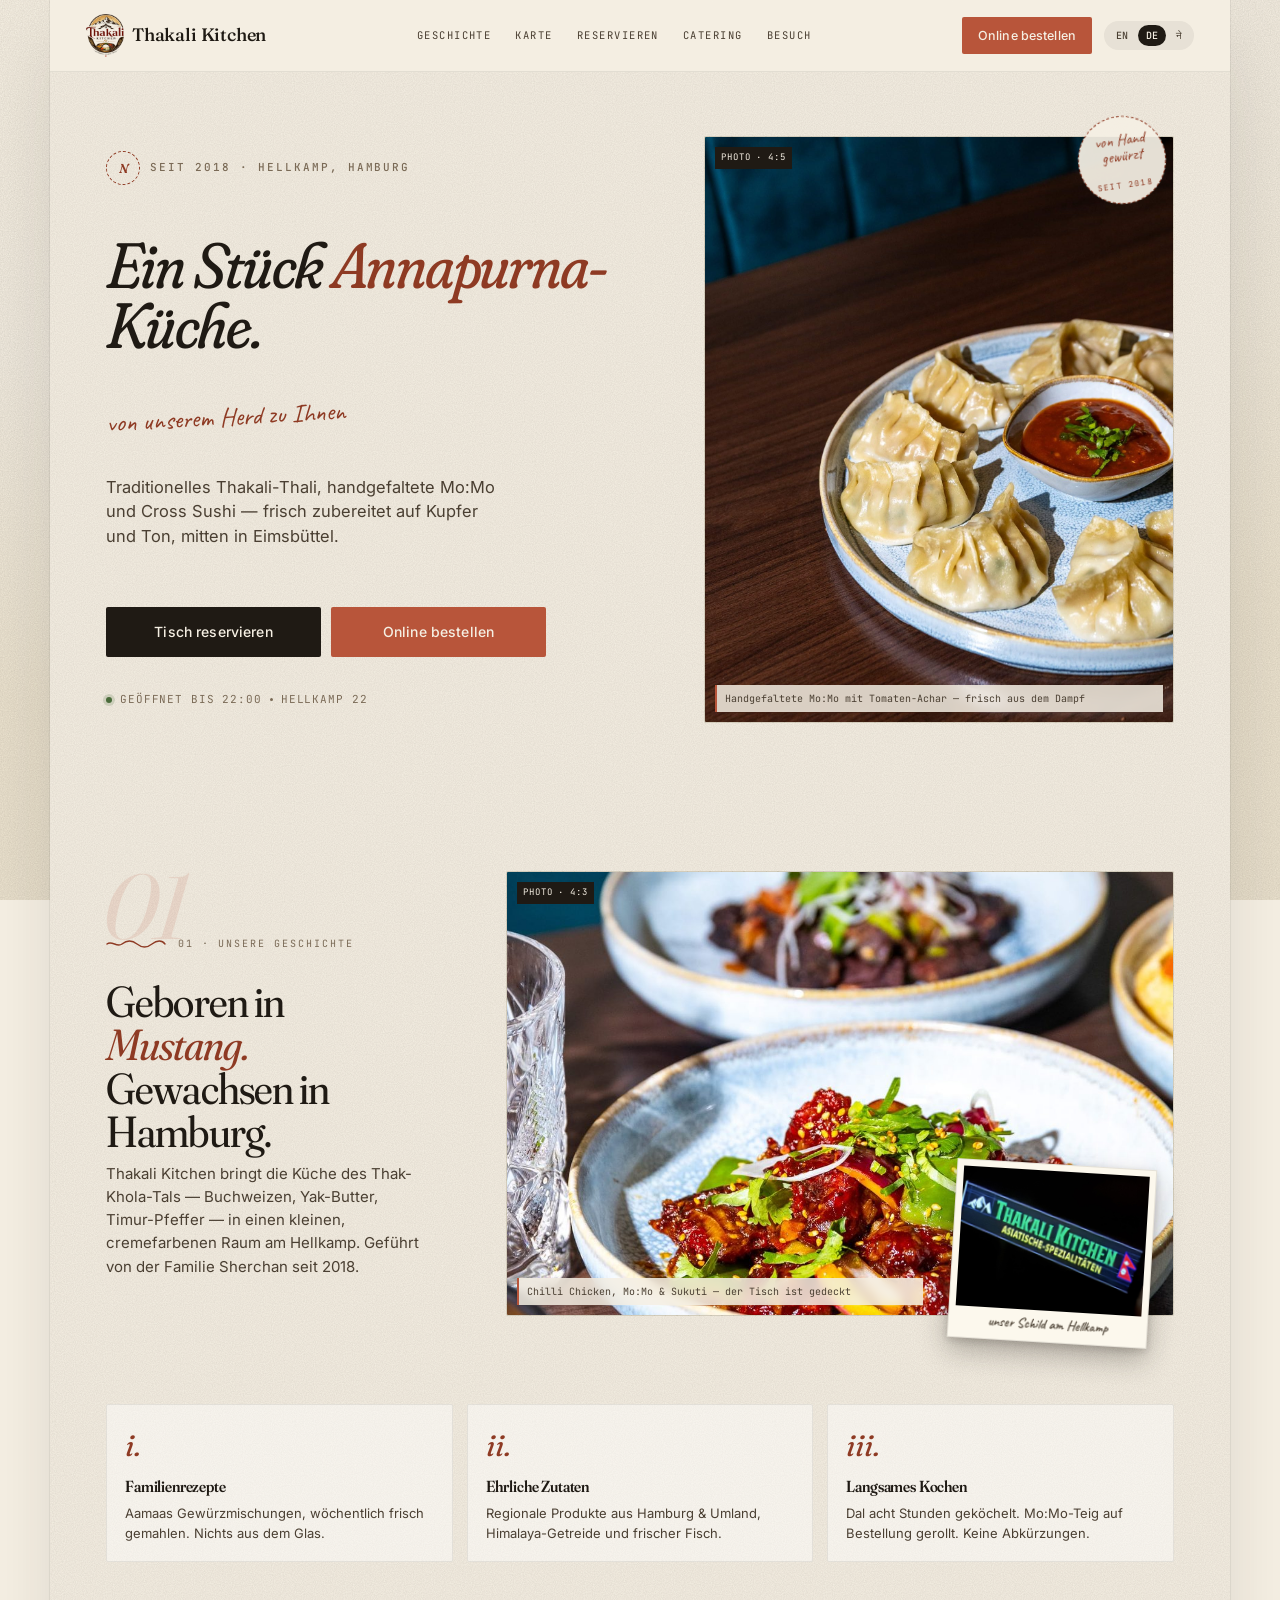
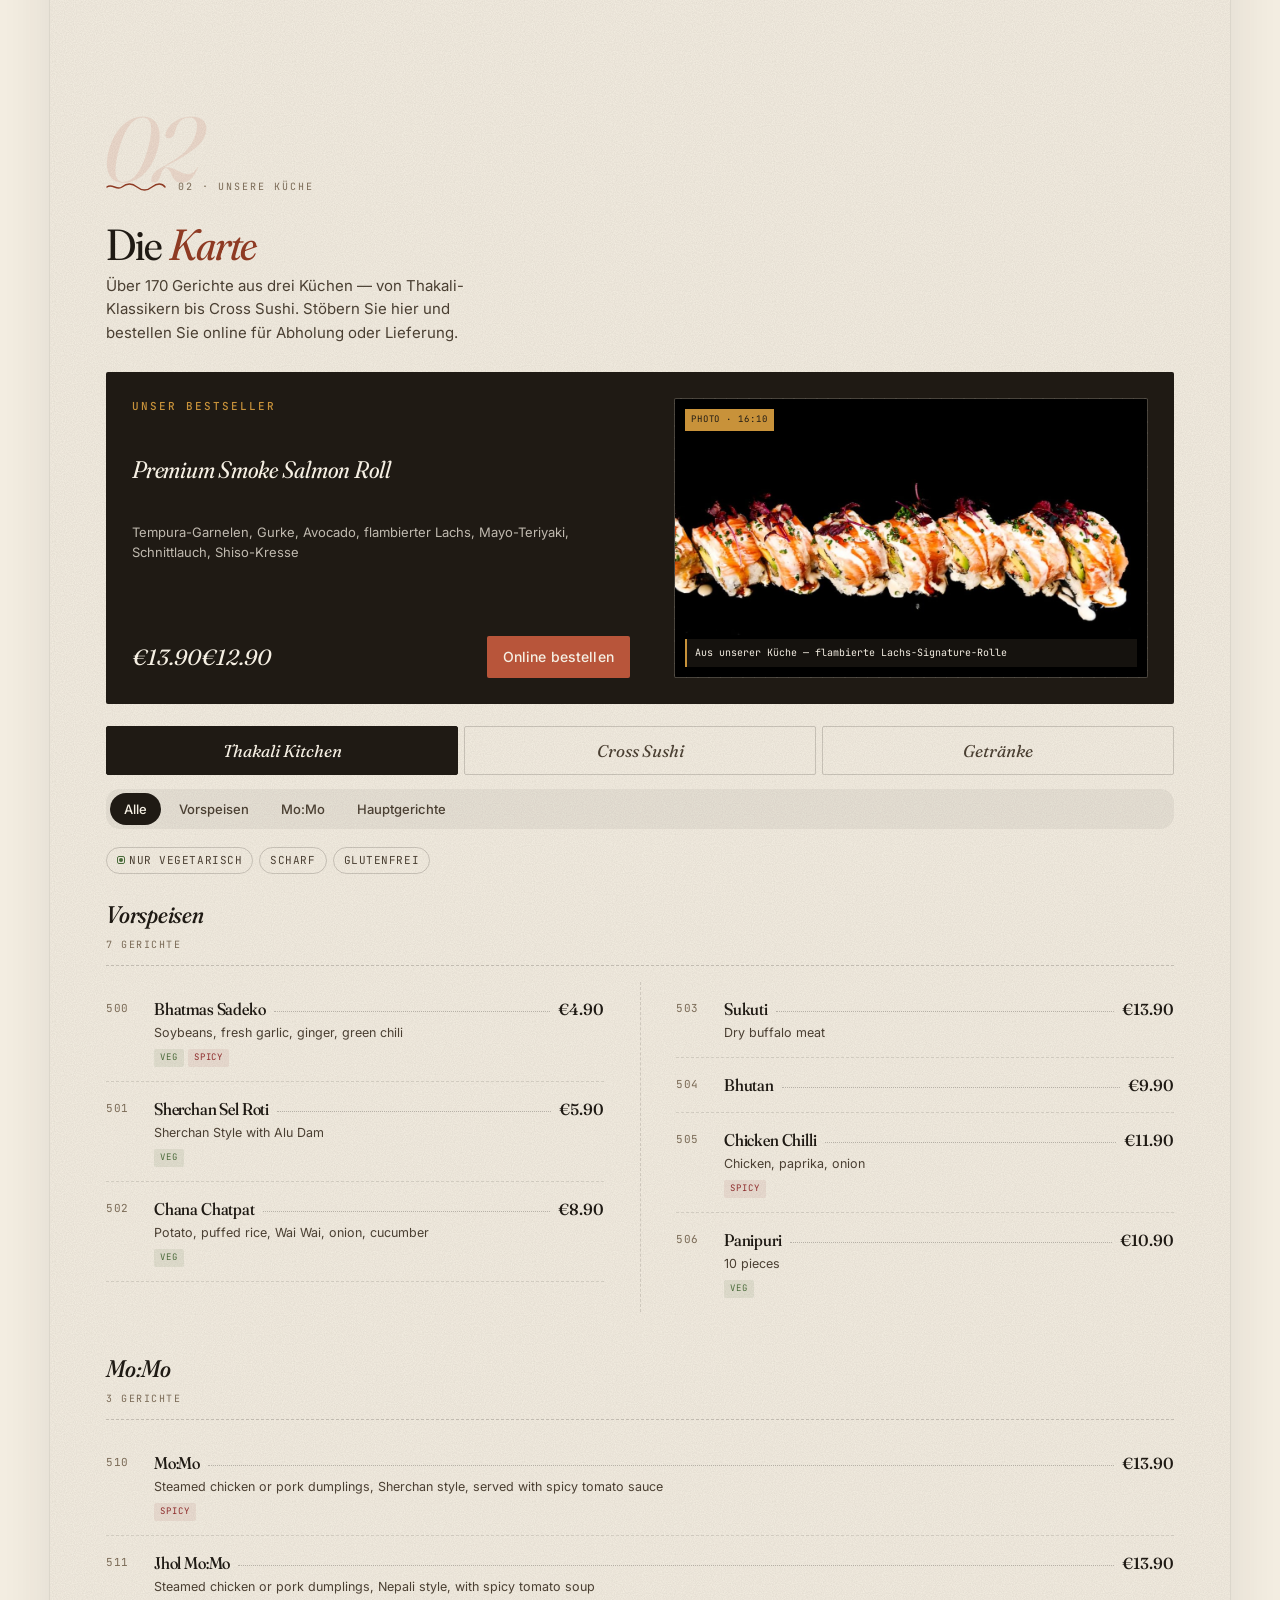
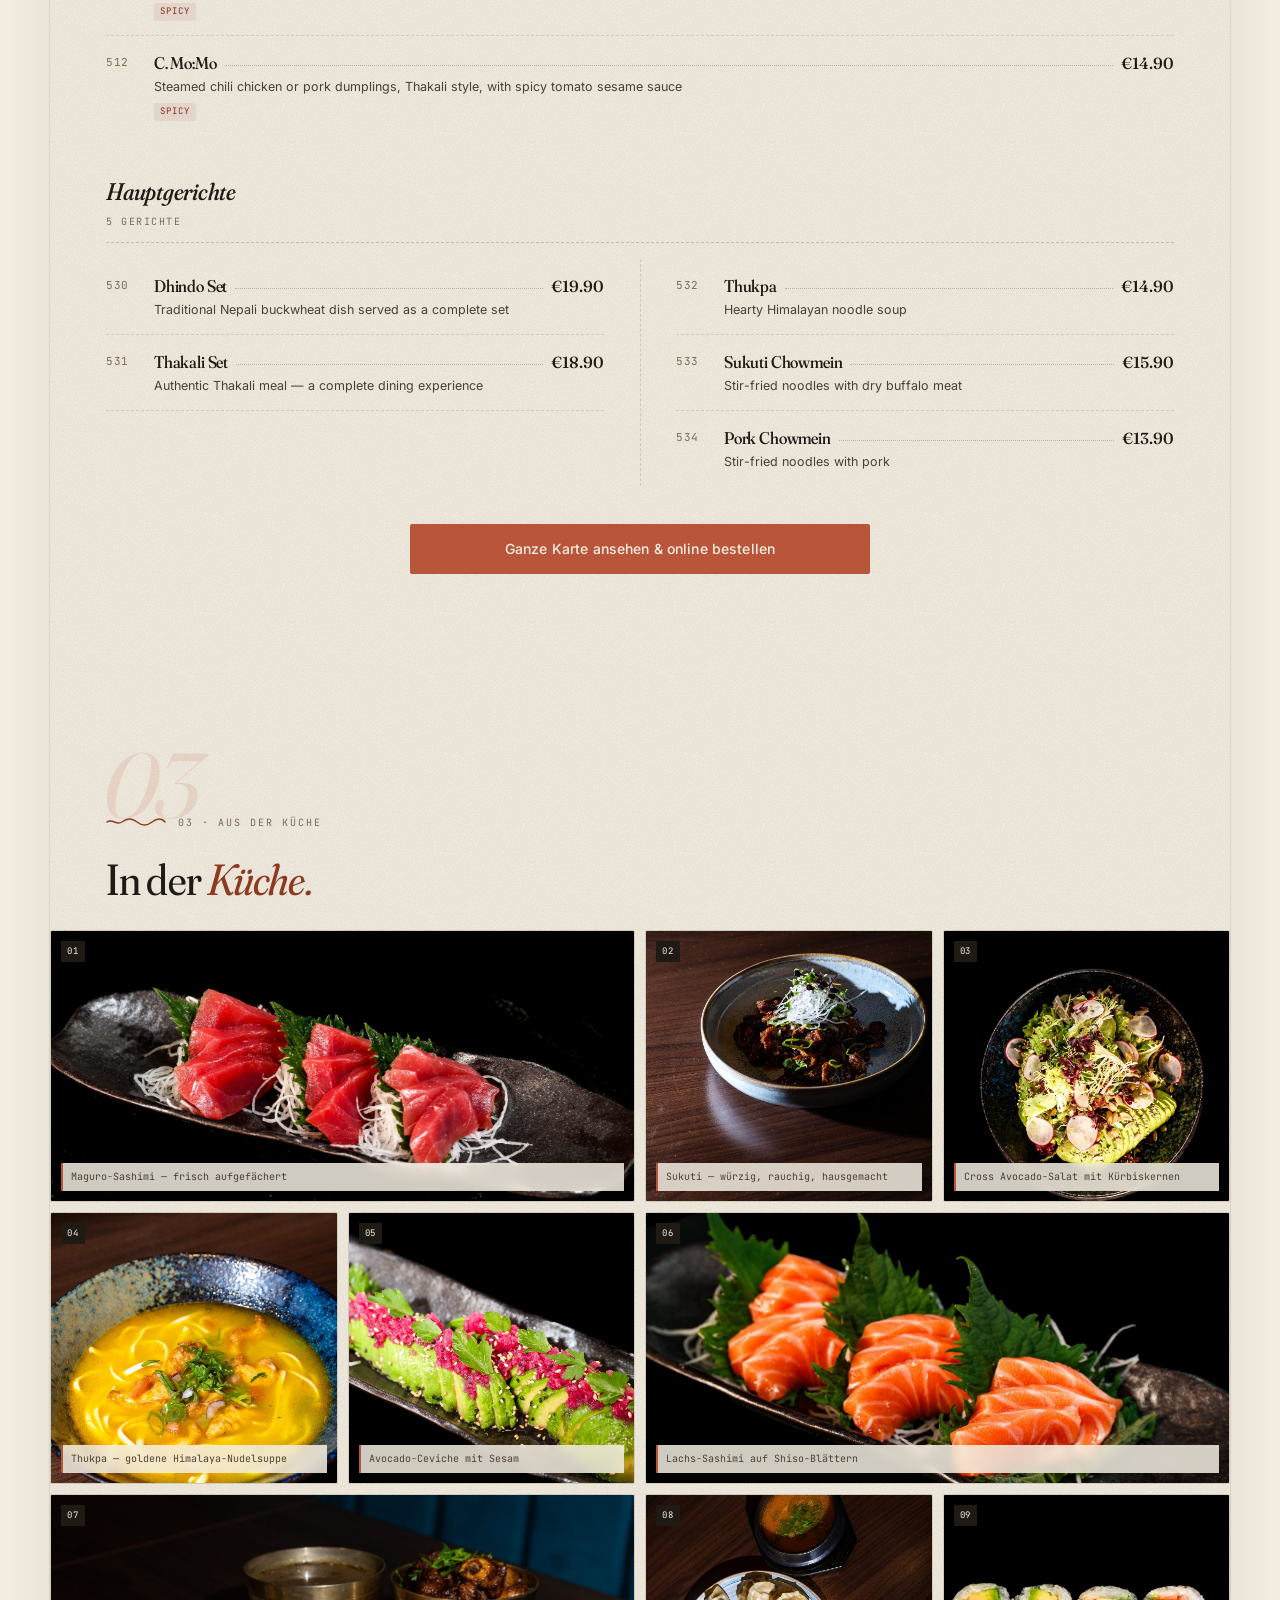
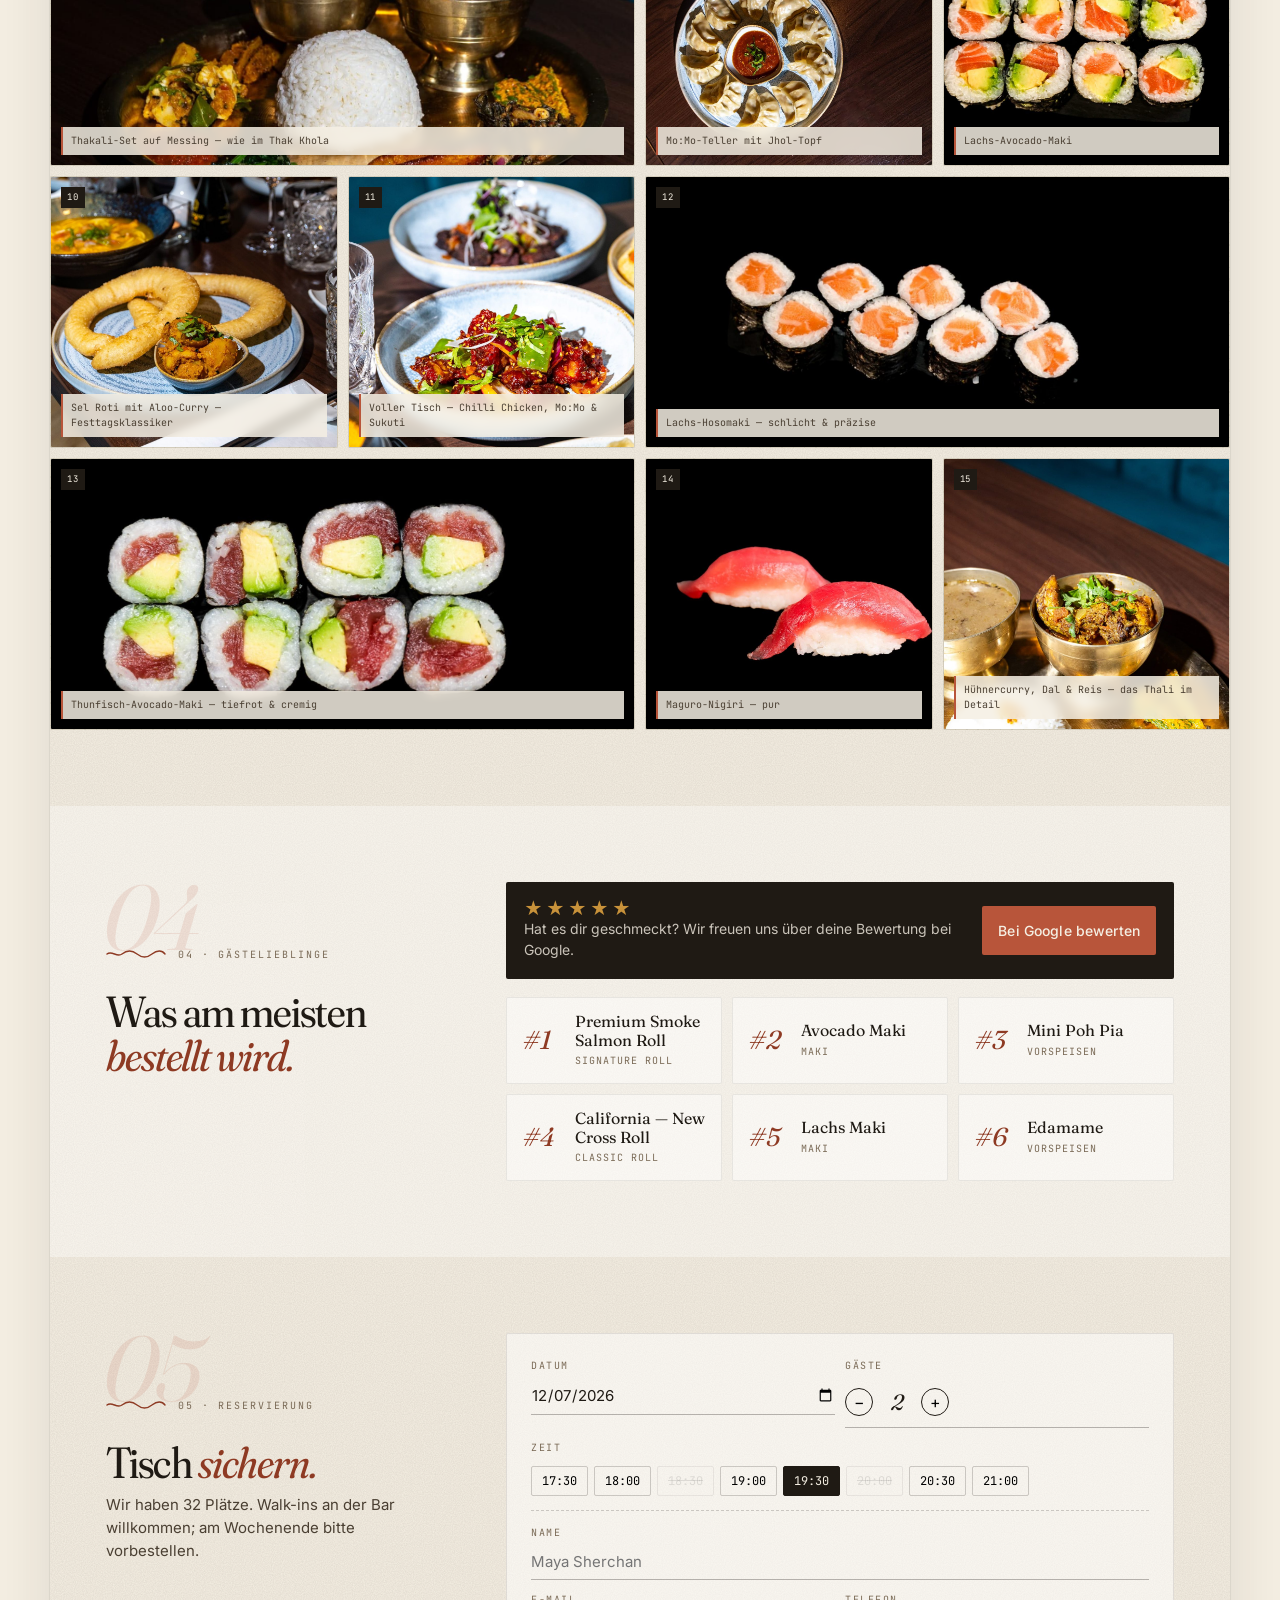
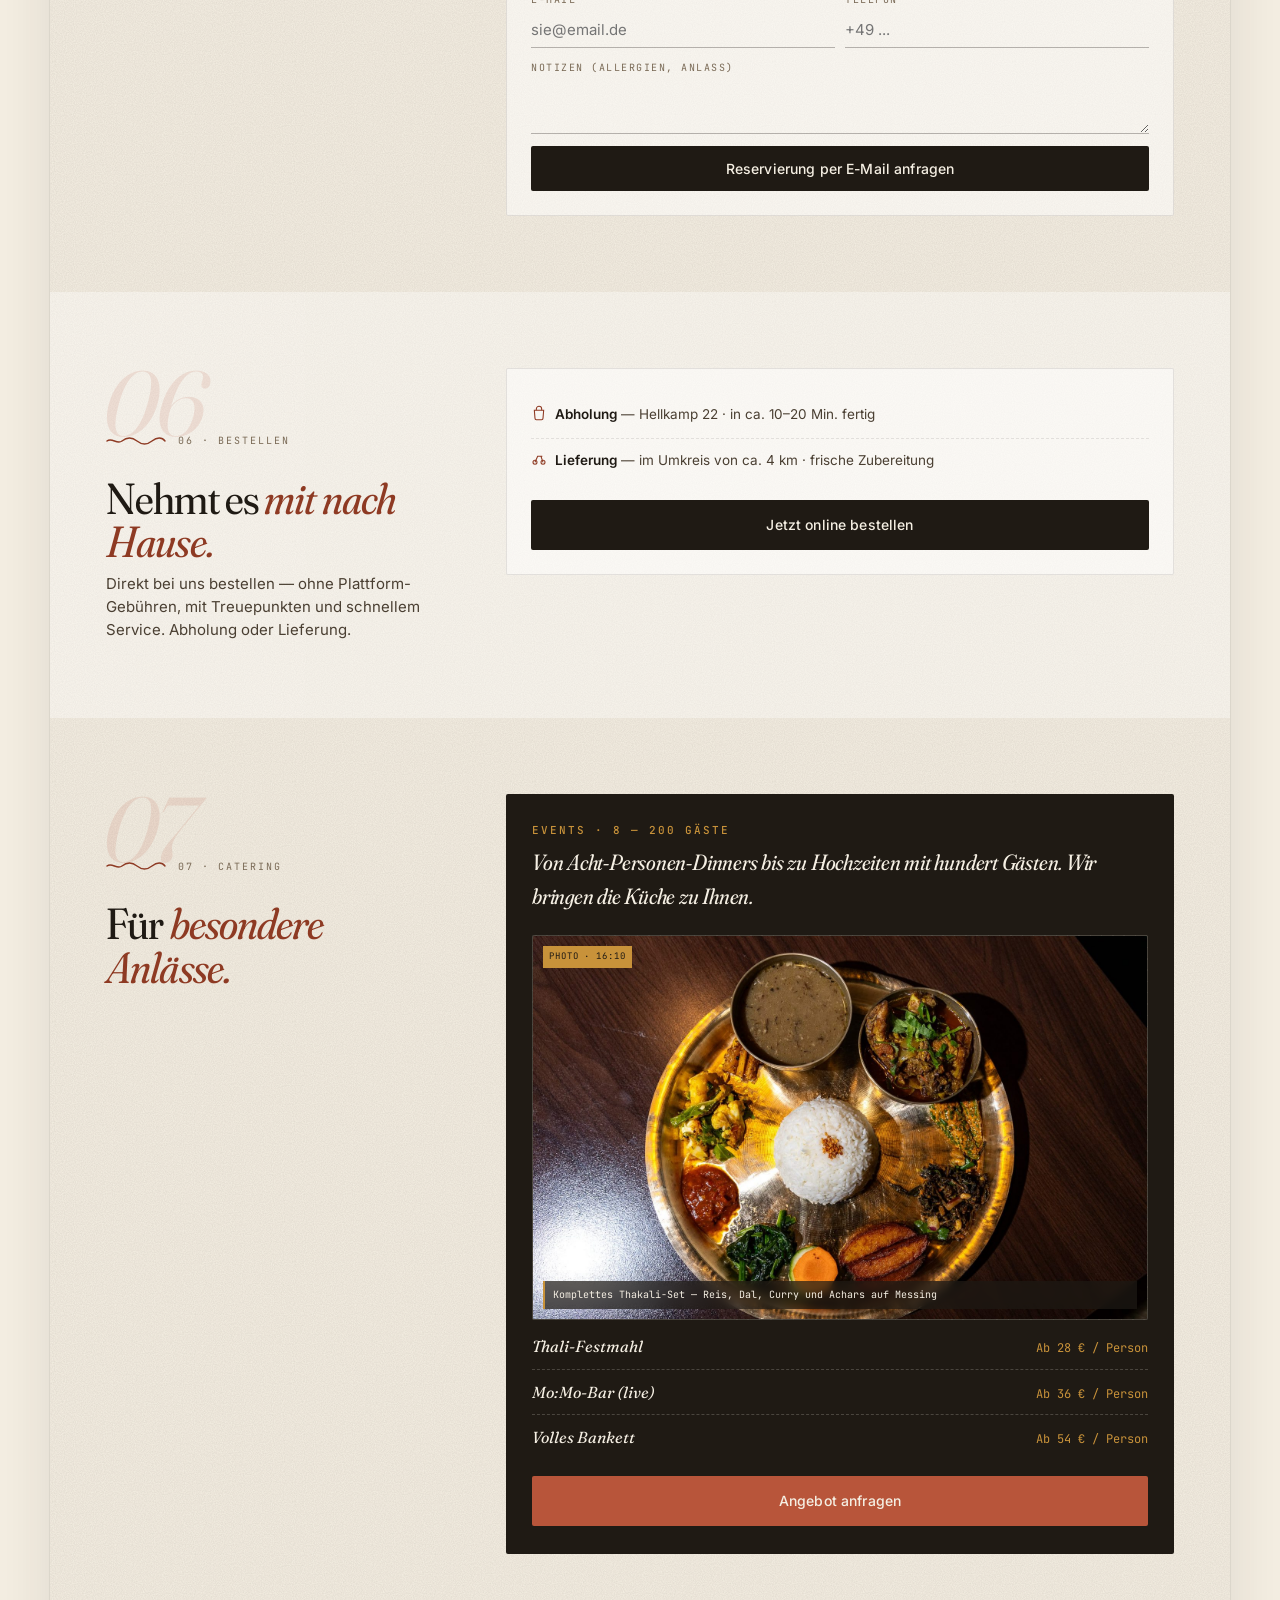
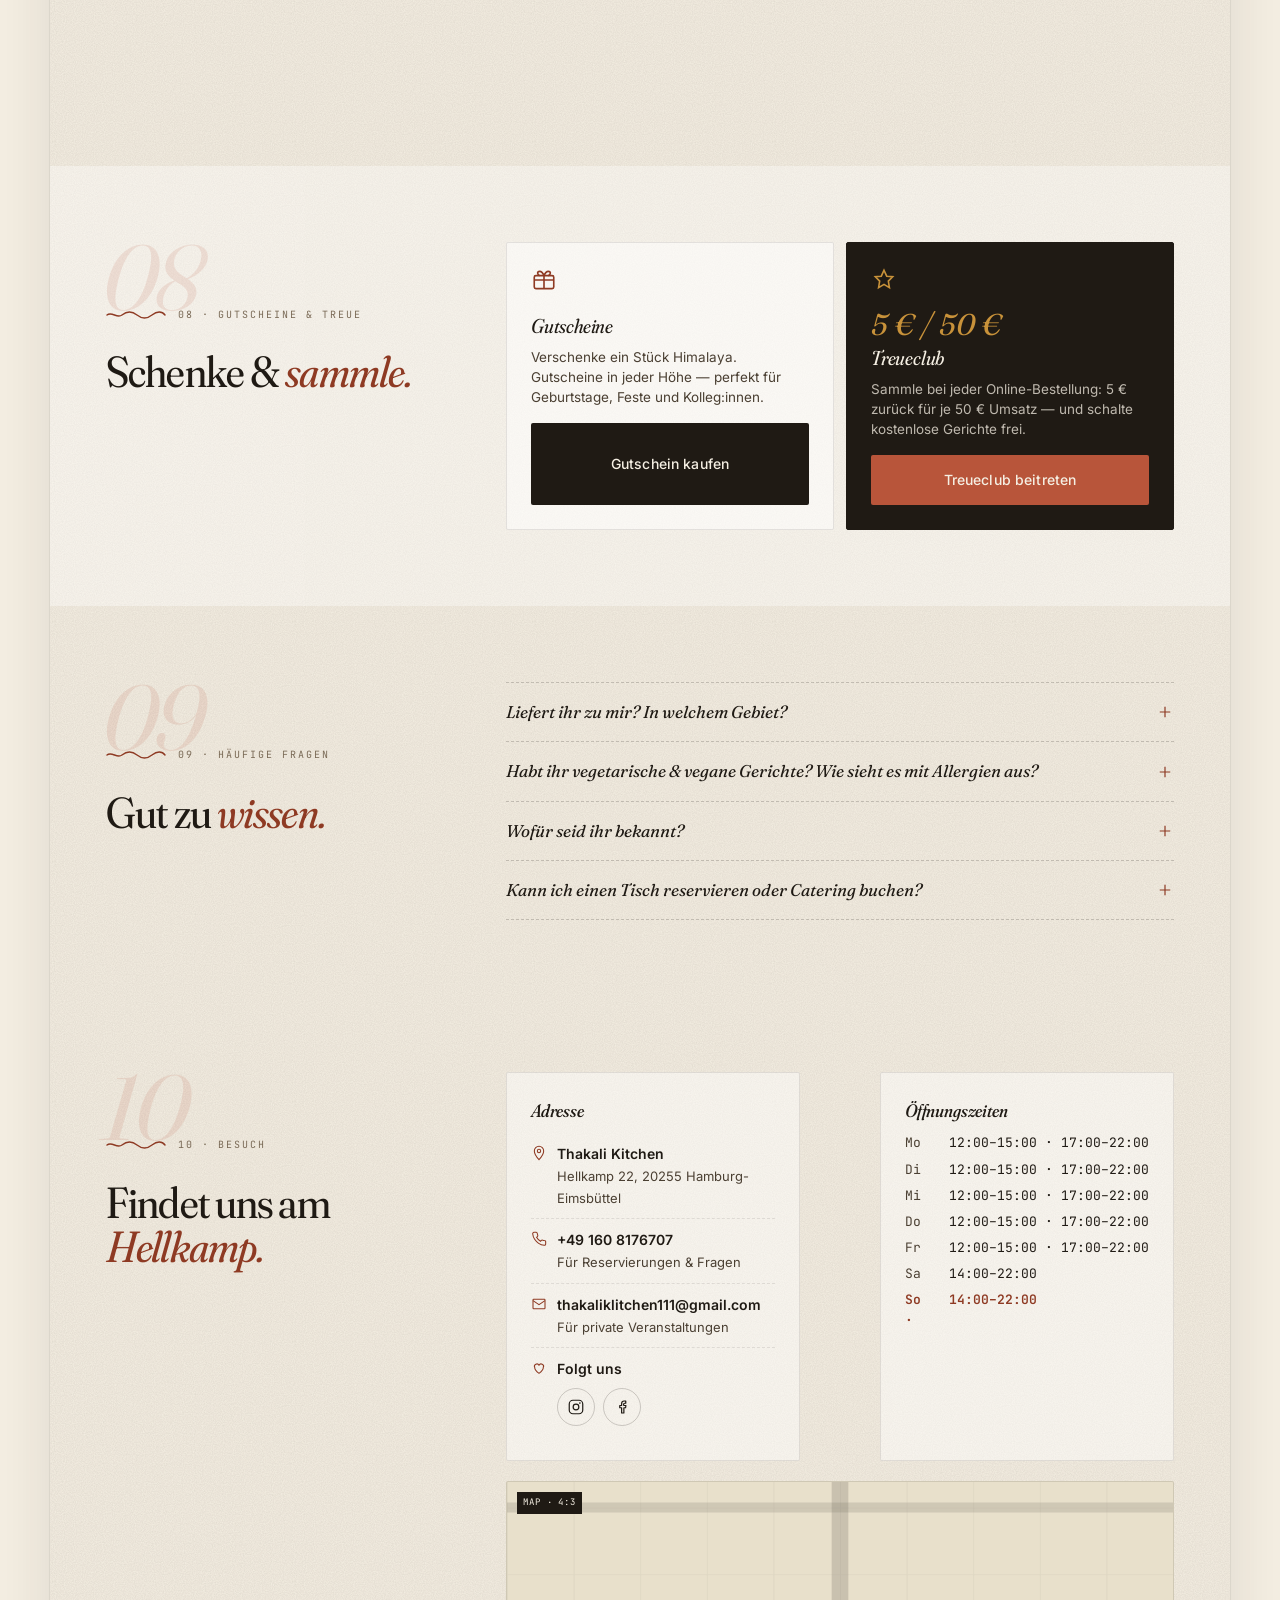
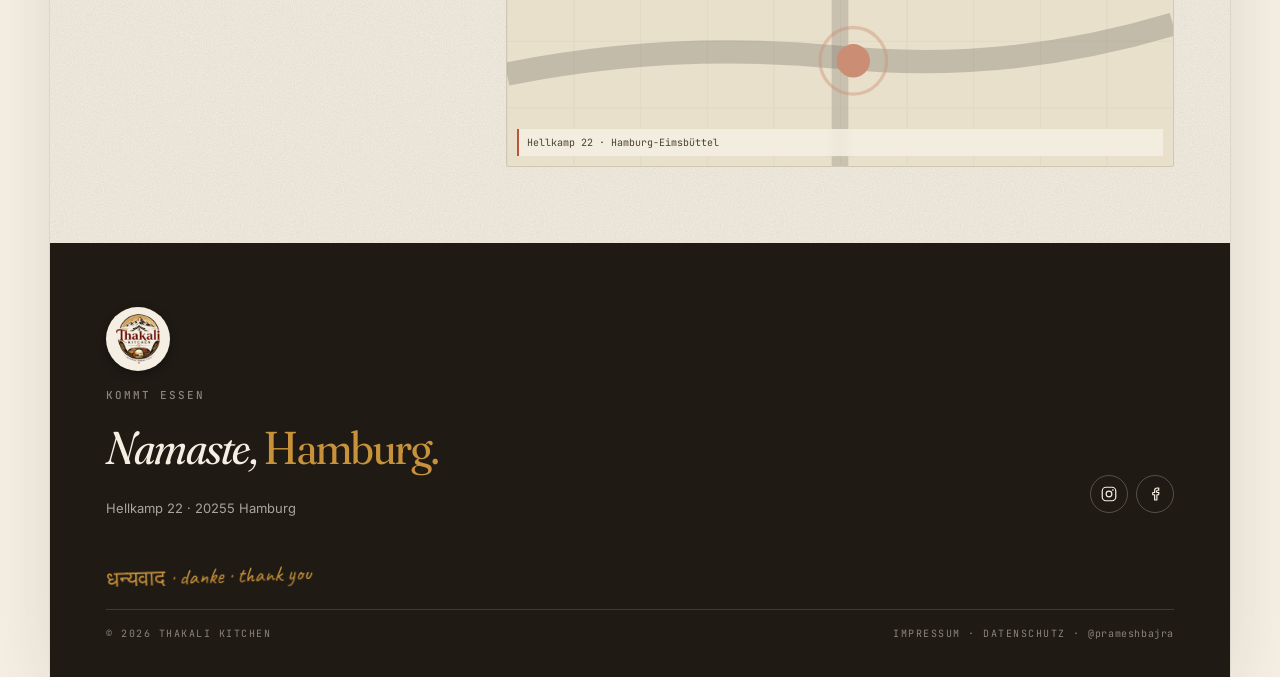
==== index.html @ 0df1f0fe "Credit @prameshbajra in the footer Links to https://prameshbajra.github.io as the last item in the f" ====
<!doctype html>
<html lang="de">
<head>
  <meta charset="utf-8"/>
  <meta name="viewport" content="width=device-width, initial-scale=1, viewport-fit=cover"/>
  <meta name="description" content="Thakali Kitchen — authentische nepalesische Küche & Cross Sushi in Hamburg-Eimsbüttel. Handgefaltete Mo:Mo, Thakali-Thali, Sushi & Thai. Abholung & Lieferung.">
  <meta name="keywords" content="Thakali Kitchen, Cross Sushi, Nepali Restaurant, Mo:Mo, Sushi, Hamburg, Eimsbüttel, Hellkamp, Lieferung">
  <meta property="og:title" content="Thakali Kitchen — Hamburg">
  <meta property="og:description" content="Authentische nepalesische Küche & Cross Sushi in Hamburg-Eimsbüttel.">
  <meta property="og:type" content="restaurant">
  <meta property="og:url" content="https://thakalikitchen.de/">
  <meta property="og:image" content="https://thakalikitchen.de/images/og-image.jpg">
  <meta property="og:image:width" content="1200">
  <meta property="og:image:height" content="628">
  <meta property="og:image:alt" content="Thakali-Set auf Messingthali — Thakali Kitchen Hamburg">
  <meta name="twitter:card" content="summary_large_image">
  <title>Thakali Kitchen — Hamburg</title>
  <link rel="canonical" href="https://thakalikitchen.de/"/>

  <link rel="icon" type="image/png" href="images/logo.png"/>
  <link rel="apple-touch-icon" href="images/logo.png"/>

  <link rel="preconnect" href="https://fonts.googleapis.com"/>
  <link rel="preconnect" href="https://fonts.gstatic.com" crossorigin/>
  <link href="https://fonts.googleapis.com/css2?family=Fraunces:ital,opsz,wght,SOFT@0,9..144,300..700,0..100;1,9..144,300..700,0..100&family=Caveat:wght@500;600;700&family=Inter:wght@400;500;600;700&family=JetBrains+Mono:wght@400;500&family=Tiro+Devanagari+Sanskrit:ital@0;1&display=swap" rel="stylesheet"/>

  <link rel="stylesheet" href="css/style.css?v=3"/>

  <script type="application/ld+json">
  {
    "@context": "https://schema.org",
    "@type": "Restaurant",
    "name": "Thakali Kitchen",
    "image": "https://thakalikitchen.de/images/og-image.jpg",
    "servesCuisine": ["Nepalese", "Sushi", "Thai", "Asian"],
    "priceRange": "€€",
    "address": {
      "@type": "PostalAddress",
      "streetAddress": "Hellkamp 22",
      "postalCode": "20255",
      "addressLocality": "Hamburg",
      "addressCountry": "DE"
    },
    "telephone": "+49 160 8176707",
    "email": "thakaliklitchen111@gmail.com",
    "url": "https://thakalikitchen.de/",
    "acceptsReservations": "True",
    "sameAs": [
      "https://www.instagram.com/crosssushihamburg/",
      "https://www.facebook.com/cross.sushi.hamburg"
    ]
  }
  </script>
</head>
<body>
  <div class="page">

    <!-- ============ TOPBAR ============ -->
    <header class="topbar">
      <button class="icon-btn" id="navToggle" aria-label="Menü öffnen">
        <svg width="20" height="20" viewBox="0 0 24 24" fill="none" stroke="currentColor" stroke-width="1.6">
          <path d="M3 6h18M3 12h18M3 18h12"/>
        </svg>
      </button>
      <a href="#hero" class="topbar-brand">
        <img class="brand-logo" src="images/logo.png" alt="" width="38" height="43"/>
        <span>Thakali Kitchen</span>
      </a>
      <nav class="topbar-nav" aria-label="Hauptnavigation">
        <a href="#about" data-i18n="nav.about">Geschichte</a>
        <a href="#menu" data-i18n="nav.menu">Karte</a>
        <a href="#book" data-i18n="nav.book">Reservieren</a>
        <a href="#catering" data-i18n="nav.catering">Catering</a>
        <a href="#contact" data-i18n="nav.contact">Besuch</a>
      </nav>
      <div class="topbar-actions">
        <a class="btn btn-terra topbar-order" href="https://www.crosssushi-hamburg.de/speisekarte/crosssushi" target="_blank" rel="noopener" data-i18n="cta.order">Online bestellen</a>
        <div class="lang-pill" role="group" aria-label="Sprache wählen">
          <button data-lang="en">EN</button>
          <button data-lang="de" class="active">DE</button>
          <button data-lang="ne">ने</button>
        </div>
      </div>
    </header>

    <!-- ============ STICKY CTAS ============ -->
    <div class="cta-bar">
      <a href="#book" class="btn btn-primary" data-i18n="cta.book">Tisch reservieren</a>
      <a href="https://www.crosssushi-hamburg.de/speisekarte/crosssushi" target="_blank" rel="noopener" class="btn btn-terra" data-i18n="cta.order">Online bestellen</a>
    </div>

    <!-- ============ HERO ============ -->
    <section class="hero" id="hero">
      <div class="spice-stamp" id="spiceStamp">
        <span><span data-i18n="stamp.1">von Hand</span><br/><span data-i18n="stamp.2">gewürzt</span></span>
        <span class="small" data-i18n="stamp.small">seit 2018</span>
      </div>

      <div class="hero-eyebrow-row">
        <div class="stamp">N</div>
        <div class="eyebrow" data-i18n="hero.eyebrow">SEIT 2018 · HELLKAMP, HAMBURG</div>
      </div>

      <h1>
        <span data-i18n="hero.title.1">Ein Stück</span>
        <span class="accent" data-i18n="hero.title.accent">Annapurna-</span>
        <span data-i18n="hero.title.2">Küche.</span>
      </h1>

      <div class="hero-hand" data-i18n="hero.hand">von unserem Herd zu Ihnen</div>

      <p class="hero-sub" data-i18n="hero.sub">Traditionelles Thakali-Thali, handgefaltete Mo:Mo und Cross Sushi — frisch zubereitet auf Kupfer und Ton, mitten in Eimsbüttel.</p>

      <div class="hero-ctas">
        <a href="#book" class="btn btn-primary" data-i18n="cta.book">Tisch reservieren</a>
        <a href="https://www.crosssushi-hamburg.de/speisekarte/crosssushi" target="_blank" rel="noopener" class="btn btn-terra" data-i18n="cta.order">Online bestellen</a>
      </div>

      <div class="hero-img imgph">
        <img src="images/hero-momo.jpg" alt="Handgefaltete Mo:Mo mit Tomaten-Achar" loading="eager"/>
        <span class="imgph-tag">PHOTO · 4:5</span>
        <span class="imgph-cap" data-i18n="hero.imgcap">Handgefaltete Mo:Mo mit Tomaten-Achar — frisch aus dem Dampf</span>
      </div>

      <div class="hero-meta">
        <span class="live-dot"></span>
        <span data-i18n="hero.open">Geöffnet bis 22:00</span>
        <span class="dot"></span>
        <span>HELLKAMP 22</span>
      </div>
    </section>

    <!-- ============ STORY ============ -->
    <section class="block" id="about">
      <div class="section-head">
        <div class="divider">
          <svg width="60" height="10" viewBox="0 0 60 10" fill="none" stroke="currentColor" stroke-width="1.4" stroke-linecap="round"><path d="M1 5 C 6 1, 11 9, 16 5 S 26 1, 31 5 S 41 9, 46 5 S 56 1, 59 5"/></svg>
          <span class="label" data-i18n="story.eyebrow">01 · UNSERE GESCHICHTE</span>
        </div>
        <h2>
          <span data-i18n="story.title.1">Geboren in</span>
          <span class="it" data-i18n="story.title.accent">Mustang.</span>
          <span data-i18n="story.title.2">Gewachsen in Hamburg.</span>
        </h2>
        <p data-i18n="story.p">Thakali Kitchen bringt die Küche des Thak-Khola-Tals — Buchweizen, Yak-Butter, Timur-Pfeffer — in einen kleinen, cremefarbenen Raum am Hellkamp. Geführt von der Familie Sherchan seit 2018.</p>
      </div>

      <div class="story-photos">
        <div class="imgph story-main">
          <img src="images/gallery-11-table-spread.jpg" alt="Gedeckter Tisch mit Chilli Chicken, Mo:Mo und Sukuti" loading="lazy"/>
          <span class="imgph-tag">PHOTO · 4:3</span>
          <span class="imgph-cap" data-i18n="story.imgcap">Chilli Chicken, Mo:Mo & Sukuti — der Tisch ist gedeckt</span>
        </div>
        <figure class="polaroid">
          <img src="images/storefront-night.jpg" alt="Leuchtreklame von Thakali Kitchen bei Nacht" loading="lazy"/>
          <figcaption data-i18n="story.polaroid">unser Schild am Hellkamp</figcaption>
        </figure>
      </div>

      <div class="story-row">
        <div class="story-card">
          <span class="num">i.</span>
          <h4 data-i18n="story.c1.title">Familienrezepte</h4>
          <p data-i18n="story.c1.p">Aamaas Gewürzmischungen, wöchentlich frisch gemahlen. Nichts aus dem Glas.</p>
        </div>
        <div class="story-card">
          <span class="num">ii.</span>
          <h4 data-i18n="story.c2.title">Ehrliche Zutaten</h4>
          <p data-i18n="story.c2.p">Regionale Produkte aus Hamburg & Umland, Himalaya-Getreide und frischer Fisch.</p>
        </div>
        <div class="story-card">
          <span class="num">iii.</span>
          <h4 data-i18n="story.c3.title">Langsames Kochen</h4>
          <p data-i18n="story.c3.p">Dal acht Stunden geköchelt. Mo:Mo-Teig auf Bestellung gerollt. Keine Abkürzungen.</p>
        </div>
      </div>
    </section>

    <!-- ============ MENU ============ -->
    <section class="block" id="menu">
      <div class="section-head">
        <div class="divider">
          <svg width="60" height="10" viewBox="0 0 60 10" fill="none" stroke="currentColor" stroke-width="1.4" stroke-linecap="round"><path d="M1 5 C 6 1, 11 9, 16 5 S 26 1, 31 5 S 41 9, 46 5 S 56 1, 59 5"/></svg>
          <span class="label" data-i18n="menu.eyebrow">02 · UNSERE KÜCHE</span>
        </div>
        <h2>
          <span data-i18n="menu.title.1">Die</span>
          <span class="it" data-i18n="menu.title.accent">Karte</span>
        </h2>
        <p data-i18n="menu.sub">Über 170 Gerichte aus drei Küchen — von Thakali-Klassikern bis Cross Sushi. Stöbern Sie hier und bestellen Sie online für Abholung oder Lieferung.</p>
      </div>

      <div class="signature-card" id="signatureCard"></div>

      <div class="menu-group-tabs" id="menuGroupTabs"></div>

      <div class="menu-tabs" id="menuTabs"></div>

      <div class="menu-filter-row">
        <button class="chip veg" id="vegChip" type="button">
          <span class="veg-dot"></span>
          <span data-i18n="menu.chip.veg">Nur vegetarisch</span>
        </button>
        <span class="chip" data-i18n="menu.chip.spicy">Scharf</span>
        <span class="chip" data-i18n="menu.chip.glutenfree">Glutenfrei</span>
      </div>

      <div class="menu-list" id="menuList"></div>

      <a class="btn btn-terra menu-order-cta" href="https://www.crosssushi-hamburg.de/speisekarte/crosssushi" target="_blank" rel="noopener" style="width:100%" data-i18n="menu.order">Ganze Karte ansehen & online bestellen</a>
    </section>

    <!-- ============ GALLERY ============ -->
    <section class="block" id="gallery">
      <div class="section-head">
        <div class="divider">
          <svg width="60" height="10" viewBox="0 0 60 10" fill="none" stroke="currentColor" stroke-width="1.4" stroke-linecap="round"><path d="M1 5 C 6 1, 11 9, 16 5 S 26 1, 31 5 S 41 9, 46 5 S 56 1, 59 5"/></svg>
          <span class="label" data-i18n="gallery.eyebrow">03 · DER RAUM</span>
        </div>
        <h2>
          <span data-i18n="gallery.title.1">In der</span>
          <span class="it" data-i18n="gallery.title.accent">Küche.</span>
        </h2>
      </div>
      <div class="gallery-grid">
        <div class="imgph"><img src="images/gallery-1-maguro-sashimi.jpg" alt="Maguro-Sashimi, aufgefächert auf dunkler Steingutplatte" loading="lazy"/><span class="imgph-tag">01</span><span class="imgph-cap" data-i18n="gallery.cap.1">Maguro-Sashimi — frisch aufgefächert</span></div>
        <div class="imgph"><img src="images/gallery-2-sukuti.jpg" alt="Sukuti mit Rettich und Microgreens" loading="lazy"/><span class="imgph-tag">02</span><span class="imgph-cap" data-i18n="gallery.cap.2">Sukuti — würzig, rauchig, hausgemacht</span></div>
        <div class="imgph"><img src="images/gallery-3-avocado-salat.jpg" alt="Cross Avocado-Salat mit Kürbiskernen" loading="lazy"/><span class="imgph-tag">03</span><span class="imgph-cap" data-i18n="gallery.cap.3">Cross Avocado-Salat mit Kürbiskernen</span></div>
        <div class="imgph"><img src="images/gallery-4-thukpa.jpg" alt="Thukpa — Himalaya-Nudelsuppe mit goldener Brühe" loading="lazy"/><span class="imgph-tag">04</span><span class="imgph-cap" data-i18n="gallery.cap.4">Thukpa — goldene Himalaya-Nudelsuppe</span></div>
        <div class="imgph"><img src="images/gallery-5-avocado-ceviche.jpg" alt="Avocado-Ceviche mit Sesam und Ponzu" loading="lazy"/><span class="imgph-tag">05</span><span class="imgph-cap" data-i18n="gallery.cap.5">Avocado-Ceviche mit Sesam</span></div>
        <div class="imgph"><img src="images/gallery-6-lachs-sashimi.jpg" alt="Lachs-Sashimi auf Shiso-Blättern" loading="lazy"/><span class="imgph-tag">06</span><span class="imgph-cap" data-i18n="gallery.cap.6">Lachs-Sashimi auf Shiso-Blättern</span></div>
        <div class="imgph"><img src="images/gallery-7-thakali-set.jpg" alt="Thakali-Set auf Messingthali" loading="lazy"/><span class="imgph-tag">07</span><span class="imgph-cap" data-i18n="gallery.cap.7">Thakali-Set auf Messing — wie im Thak Khola</span></div>
        <div class="imgph"><img src="images/gallery-8-momo-jhol.jpg" alt="Mo:Mo-Teller mit Jhol im Steintopf" loading="lazy"/><span class="imgph-tag">08</span><span class="imgph-cap" data-i18n="gallery.cap.8">Mo:Mo-Teller mit Jhol-Topf</span></div>
        <div class="imgph"><img src="images/gallery-9-lachs-avocado-maki.jpg" alt="Lachs-Avocado-Maki" loading="lazy"/><span class="imgph-tag">09</span><span class="imgph-cap" data-i18n="gallery.cap.9">Lachs-Avocado-Maki</span></div>
        <div class="imgph"><img src="images/gallery-10-sel-roti.jpg" alt="Sel Roti — frittierte Reisringe mit Aloo-Curry" loading="lazy"/><span class="imgph-tag">10</span><span class="imgph-cap" data-i18n="gallery.cap.10">Sel Roti mit Aloo-Curry — Festtagsklassiker</span></div>
        <div class="imgph"><img src="images/gallery-11-table-spread.jpg" alt="Gedeckter Tisch mit Chilli Chicken, Mo:Mo und Sukuti" loading="lazy"/><span class="imgph-tag">11</span><span class="imgph-cap" data-i18n="gallery.cap.11">Voller Tisch — Chilli Chicken, Mo:Mo & Sukuti</span></div>
        <div class="imgph"><img src="images/gallery-12-lachs-hosomaki.jpg" alt="Lachs-Hosomaki in versetzter Reihe auf schwarzem Grund" loading="lazy"/><span class="imgph-tag">12</span><span class="imgph-cap" data-i18n="gallery.cap.12">Lachs-Hosomaki — schlicht & präzise</span></div>
        <div class="imgph"><img src="images/gallery-13-thunfisch-avocado-maki.jpg" alt="Thunfisch-Avocado-Maki auf schwarzem Grund" loading="lazy"/><span class="imgph-tag">13</span><span class="imgph-cap" data-i18n="gallery.cap.13">Thunfisch-Avocado-Maki — tiefrot & cremig</span></div>
        <div class="imgph"><img src="images/gallery-14-maguro-nigiri.jpg" alt="Zwei Maguro-Nigiri, minimalistisch angerichtet" loading="lazy"/><span class="imgph-tag">14</span><span class="imgph-cap" data-i18n="gallery.cap.14">Maguro-Nigiri — pur</span></div>
        <div class="imgph"><img src="images/gallery-15-thali-detail.jpg" alt="Nahaufnahme: Hühnercurry, Dal und Reis auf Messingthali" loading="lazy"/><span class="imgph-tag">15</span><span class="imgph-cap" data-i18n="gallery.cap.15">Hühnercurry, Dal & Reis — das Thali im Detail</span></div>
      </div>
    </section>

    <!-- ============ REVIEWS / FAVOURITES ============ -->
    <section class="block" id="reviews">
      <div class="section-head">
        <div class="divider">
          <svg width="60" height="10" viewBox="0 0 60 10" fill="none" stroke="currentColor" stroke-width="1.4" stroke-linecap="round"><path d="M1 5 C 6 1, 11 9, 16 5 S 26 1, 31 5 S 41 9, 46 5 S 56 1, 59 5"/></svg>
          <span class="label" data-i18n="reviews.eyebrow">04 · GÄSTELIEBLINGE</span>
        </div>
        <h2>
          <span data-i18n="reviews.title.1">Was am meisten</span>
          <span class="it" data-i18n="reviews.title.accent">bestellt wird.</span>
        </h2>
      </div>

      <div class="reviews-cta">
        <div class="cta-copy">
          <div class="stars" aria-hidden="true">★★★★★</div>
          <p data-i18n="reviews.cta.p">Hat es dir geschmeckt? Wir freuen uns über deine Bewertung bei Google.</p>
        </div>
        <a class="btn btn-terra" href="https://search.google.com/local/writereview?placeid=ChIJ2bqdufiFsUcR3dSY3Q-ZH6U" target="_blank" rel="noopener" data-i18n="reviews.cta.btn">Bei Google bewerten</a>
      </div>

      <div class="fav-grid" id="favGrid"></div>
      <!-- Echte Gäste-Rezensionen können hier als .review-card ergänzt werden. -->
    </section>

    <!-- ============ RESERVATION ============ -->
    <section class="block" id="book">
      <div class="section-head">
        <div class="divider">
          <svg width="60" height="10" viewBox="0 0 60 10" fill="none" stroke="currentColor" stroke-width="1.4" stroke-linecap="round"><path d="M1 5 C 6 1, 11 9, 16 5 S 26 1, 31 5 S 41 9, 46 5 S 56 1, 59 5"/></svg>
          <span class="label" data-i18n="book.eyebrow">05 · RESERVIERUNG</span>
        </div>
        <h2>
          <span data-i18n="book.title.1">Tisch</span>
          <span class="it" data-i18n="book.title.accent">sichern.</span>
        </h2>
        <p data-i18n="book.sub">Wir haben 32 Plätze. Walk-ins an der Bar willkommen; am Wochenende bitte vorbestellen.</p>
      </div>

      <form class="reservation-card" id="reservationForm">
        <div class="field-row">
          <div class="field">
            <label data-i18n="field.date">DATUM</label>
            <input type="date" name="date" id="resDate"/>
          </div>
          <div class="field">
            <label data-i18n="field.party">GÄSTE</label>
            <div class="party-stepper">
              <button type="button" id="partyMinus" aria-label="Weniger">−</button>
              <span class="num" id="partyNum">2</span>
              <button type="button" id="partyPlus" aria-label="Mehr">+</button>
            </div>
          </div>
        </div>

        <div class="field">
          <label data-i18n="field.time">ZEIT</label>
          <div class="time-pills" id="timePills"></div>
        </div>

        <hr class="dashed-rule"/>

        <div class="field">
          <label data-i18n="field.name">NAME</label>
          <input type="text" name="name" required placeholder="Maya Sherchan"/>
        </div>
        <div class="field-row">
          <div class="field">
            <label data-i18n="field.email">E-MAIL</label>
            <input type="email" name="email" placeholder="sie@email.de"/>
          </div>
          <div class="field">
            <label data-i18n="field.phone">TELEFON</label>
            <input type="tel" name="phone" placeholder="+49 ..."/>
          </div>
        </div>
        <div class="field">
          <label data-i18n="field.notes">NOTIZEN (Allergien, Anlass)</label>
          <textarea rows="2" name="notes"></textarea>
        </div>

        <button type="submit" class="btn btn-primary" style="width:100%" data-i18n="book.btn">Reservierung per E-Mail anfragen</button>
      </form>
    </section>

    <!-- ============ ORDER ============ -->
    <section class="block" id="order" style="background:rgba(255,255,255,0.35)">
      <div class="section-head">
        <div class="divider">
          <svg width="60" height="10" viewBox="0 0 60 10" fill="none" stroke="currentColor" stroke-width="1.4" stroke-linecap="round"><path d="M1 5 C 6 1, 11 9, 16 5 S 26 1, 31 5 S 41 9, 46 5 S 56 1, 59 5"/></svg>
          <span class="label" data-i18n="order.eyebrow">06 · BESTELLEN</span>
        </div>
        <h2>
          <span data-i18n="order.title.1">Nehmt es</span>
          <span class="it" data-i18n="order.title.accent">mit nach Hause.</span>
        </h2>
        <p data-i18n="order.sub">Direkt bei uns bestellen — ohne Plattform-Gebühren, mit Treuepunkten und schnellem Service. Abholung oder Lieferung.</p>
      </div>

      <div class="reservation-card">
        <div class="order-facts">
          <div class="order-fact">
            <span class="ico"><svg width="16" height="16" viewBox="0 0 24 24" fill="none" stroke="currentColor" stroke-width="1.6"><path d="M5 8h14l-1 12a2 2 0 0 1-2 2H8a2 2 0 0 1-2-2L5 8z"/><path d="M8 8V6a4 4 0 0 1 8 0v2"/></svg></span>
            <span><strong data-i18n="order.pickup.title">Abholung</strong> — <span data-i18n="order.pickup.info">Hellkamp 22 · in ca. 10–20 Min. fertig</span></span>
          </div>
          <div class="order-fact">
            <span class="ico"><svg width="16" height="16" viewBox="0 0 24 24" fill="none" stroke="currentColor" stroke-width="1.6"><circle cx="6" cy="17" r="3"/><circle cx="18" cy="17" r="3"/><path d="M6 17l4-9h5l3 9M14 8h3"/></svg></span>
            <span><strong data-i18n="order.delivery.title">Lieferung</strong> — <span data-i18n="order.delivery.info">im Umkreis von ca. 4 km · frische Zubereitung</span></span>
          </div>
        </div>

        <a class="btn btn-primary" href="https://www.crosssushi-hamburg.de/speisekarte/crosssushi" target="_blank" rel="noopener" style="width:100%" data-i18n="order.btn">Jetzt online bestellen</a>
      </div>
    </section>

    <!-- ============ CATERING ============ -->
    <section class="block" id="catering">
      <div class="section-head">
        <div class="divider">
          <svg width="60" height="10" viewBox="0 0 60 10" fill="none" stroke="currentColor" stroke-width="1.4" stroke-linecap="round"><path d="M1 5 C 6 1, 11 9, 16 5 S 26 1, 31 5 S 41 9, 46 5 S 56 1, 59 5"/></svg>
          <span class="label" data-i18n="cater.eyebrow">07 · CATERING</span>
        </div>
        <h2>
          <span data-i18n="cater.title.1">Für</span>
          <span class="it" data-i18n="cater.title.accent">besondere Anlässe.</span>
        </h2>
      </div>
      <div class="catering-card">
        <div class="eyebrow" style="color:var(--mustard)" data-i18n="cater.label">EVENTS · 8 — 200 GÄSTE</div>
        <h3 style="margin-top:6px" data-i18n="cater.p">Von Acht-Personen-Dinners bis zu Hochzeiten mit hundert Gästen. Wir bringen die Küche zu Ihnen.</h3>
        <div style="margin:22px 0 14px">
          <div class="imgph" style="aspect-ratio:16/10; background:repeating-linear-gradient(135deg, rgba(245,239,227,0.06) 0 1px, transparent 1px 8px), rgba(245,239,227,0.05); border-color:rgba(245,239,227,0.15)">
            <img src="images/catering-thakali-set.jpg" alt="Komplettes Thakali-Set auf Messingthali von oben" loading="lazy"/>
            <span class="imgph-tag" style="background:var(--mustard); color:var(--ink)">PHOTO · 16:10</span>
            <span class="imgph-cap" style="background:rgba(31,26,20,0.7); color:var(--paper); border-left-color:var(--mustard)" data-i18n="cater.imgcap">Komplettes Thakali-Set — Reis, Dal, Curry und Achars auf Messing</span>
          </div>
        </div>
        <div class="pkg-list">
          <div class="pkg">
            <span class="pkg-name" data-i18n="cater.pkg1">Thali-Festmahl</span>
            <span class="pkg-price" data-i18n="cater.pkg1.p">Ab 28 € / Person</span>
          </div>
          <div class="pkg">
            <span class="pkg-name" data-i18n="cater.pkg2">Mo:Mo-Bar (live)</span>
            <span class="pkg-price" data-i18n="cater.pkg2.p">Ab 36 € / Person</span>
          </div>
          <div class="pkg">
            <span class="pkg-name" data-i18n="cater.pkg3">Volles Bankett</span>
            <span class="pkg-price" data-i18n="cater.pkg3.p">Ab 54 € / Person</span>
          </div>
        </div>
        <a href="mailto:thakaliklitchen111@gmail.com?subject=Catering-Anfrage%20Thakali%20Kitchen" class="btn btn-terra" id="caterBtn" style="width:100%" data-i18n="cater.btn">Angebot anfragen</a>
      </div>
    </section>

    <!-- ============ GUTSCHEINE & REWARDS ============ -->
    <section class="block" id="offers">
      <div class="section-head">
        <div class="divider">
          <svg width="60" height="10" viewBox="0 0 60 10" fill="none" stroke="currentColor" stroke-width="1.4" stroke-linecap="round"><path d="M1 5 C 6 1, 11 9, 16 5 S 26 1, 31 5 S 41 9, 46 5 S 56 1, 59 5"/></svg>
          <span class="label" data-i18n="offers.eyebrow">08 · GUTSCHEINE & TREUE</span>
        </div>
        <h2>
          <span data-i18n="offers.title.1">Schenken &</span>
          <span class="it" data-i18n="offers.title.accent">gesammelt.</span>
        </h2>
      </div>
      <div class="offer-grid">
        <div class="offer-card">
          <span class="offer-icon"><svg width="26" height="26" viewBox="0 0 24 24" fill="none" stroke="currentColor" stroke-width="1.5"><rect x="3" y="8" width="18" height="12" rx="1.5"/><path d="M3 12h18M12 8v12"/><path d="M12 8s-1.5-4-4-4-2.5 3 0 4M12 8s1.5-4 4-4 2.5 3 0 4"/></svg></span>
          <h3 data-i18n="offers.gift.title">Gutscheine</h3>
          <p data-i18n="offers.gift.p">Verschenke ein Stück Himalaya. Gutscheine in jeder Höhe — perfekt für Geburtstage, Feste und Kolleg:innen.</p>
          <a class="btn btn-primary" href="https://www.crosssushi-hamburg.de/gutscheine" target="_blank" rel="noopener" data-i18n="offers.gift.btn">Gutschein kaufen</a>
        </div>
        <div class="offer-card dark">
          <span class="offer-icon"><svg width="26" height="26" viewBox="0 0 24 24" fill="none" stroke="currentColor" stroke-width="1.5"><path d="M12 3l2.5 5.5L20 9l-4 4 1 6-5-3-5 3 1-6-4-4 5.5-.5z"/></svg></span>
          <div class="reward-figure">5 € / 50 €</div>
          <h3 data-i18n="offers.reward.title">Treueclub</h3>
          <p data-i18n="offers.reward.p">Sammle bei jeder Online-Bestellung: 5 € zurück für je 50 € Umsatz — und schalte kostenlose Gerichte frei.</p>
          <a class="btn btn-terra" href="https://www.crosssushi-hamburg.de/belohnungen" target="_blank" rel="noopener" data-i18n="offers.reward.btn">Treueclub beitreten</a>
        </div>
      </div>
    </section>

    <!-- ============ FAQ ============ -->
    <section class="block" id="faq">
      <div class="section-head">
        <div class="divider">
          <svg width="60" height="10" viewBox="0 0 60 10" fill="none" stroke="currentColor" stroke-width="1.4" stroke-linecap="round"><path d="M1 5 C 6 1, 11 9, 16 5 S 26 1, 31 5 S 41 9, 46 5 S 56 1, 59 5"/></svg>
          <span class="label" data-i18n="faq.eyebrow">09 · HÄUFIGE FRAGEN</span>
        </div>
        <h2>
          <span data-i18n="faq.title.1">Gut zu</span>
          <span class="it" data-i18n="faq.title.accent">wissen.</span>
        </h2>
      </div>

      <div class="faq-list">
        <details class="faq-item">
          <summary>
            <span data-i18n="faq.q1">Liefert ihr zu mir? In welchem Gebiet?</span>
            <svg class="faq-plus" width="18" height="18" viewBox="0 0 24 24" fill="none" stroke="currentColor" stroke-width="1.6"><path d="M12 5v14M5 12h14"/></svg>
          </summary>
          <div class="faq-a" data-i18n="faq.a1">Wir liefern in Eimsbüttel und Umgebung — im Umkreis von rund 4 km um den Hellkamp. Ob deine Adresse dabei ist, siehst du beim Online-Bestellen nach Eingabe der Postleitzahl.</div>
        </details>
        <details class="faq-item">
          <summary>
            <span data-i18n="faq.q2">Habt ihr vegetarische & vegane Gerichte? Wie sieht es mit Allergien aus?</span>
            <svg class="faq-plus" width="18" height="18" viewBox="0 0 24 24" fill="none" stroke="currentColor" stroke-width="1.6"><path d="M12 5v14M5 12h14"/></svg>
          </summary>
          <div class="faq-a" data-i18n="faq.a2">Ja — viele vegetarische und vegane Optionen, vom Veggie-Mo:Mo bis zu Veggie-Sushi-Rollen. Mit dem Filter „Nur vegetarisch“ oben in der Karte findest du sie schnell. Bei Allergien sprich uns bitte an, wir beraten dich gern.</div>
        </details>
        <details class="faq-item">
          <summary>
            <span data-i18n="faq.q3">Wofür seid ihr bekannt?</span>
            <svg class="faq-plus" width="18" height="18" viewBox="0 0 24 24" fill="none" stroke="currentColor" stroke-width="1.6"><path d="M12 5v14M5 12h14"/></svg>
          </summary>
          <div class="faq-a" data-i18n="faq.a3">Für handgefaltete Mo:Mo, das authentische Thakali-Set und unsere Cross-Signature-Sushi-Rollen — allen voran der flambierte „Premium Smoke Salmon Roll“. Dazu Thai-Klassiker wie Ente in Kokosmilch.</div>
        </details>
        <details class="faq-item">
          <summary>
            <span data-i18n="faq.q4">Kann ich einen Tisch reservieren oder Catering buchen?</span>
            <svg class="faq-plus" width="18" height="18" viewBox="0 0 24 24" fill="none" stroke="currentColor" stroke-width="1.6"><path d="M12 5v14M5 12h14"/></svg>
          </summary>
          <div class="faq-a" data-i18n="faq.a4">Beides gern. Reserviere direkt über das Formular oben, oder ruf uns an. Für Catering von 8 bis 200 Gästen schick uns einfach eine kurze Anfrage.</div>
        </details>
      </div>
    </section>

    <!-- ============ CONTACT ============ -->
    <section class="block" id="contact">
      <div class="section-head">
        <div class="divider">
          <svg width="60" height="10" viewBox="0 0 60 10" fill="none" stroke="currentColor" stroke-width="1.4" stroke-linecap="round"><path d="M1 5 C 6 1, 11 9, 16 5 S 26 1, 31 5 S 41 9, 46 5 S 56 1, 59 5"/></svg>
          <span class="label" data-i18n="contact.eyebrow">10 · BESUCH</span>
        </div>
        <h2>
          <span data-i18n="contact.title.1">Findet uns am</span>
          <span class="it" data-i18n="contact.title.accent">Hellkamp.</span>
        </h2>
      </div>

      <div class="contact-card">
        <h4 data-i18n="contact.findus">Adresse</h4>
        <a class="info-row" href="https://maps.google.com/?q=Hellkamp+22+20255+Hamburg" target="_blank" rel="noopener">
          <span class="ico"><svg width="16" height="16" viewBox="0 0 24 24" fill="none" stroke="currentColor" stroke-width="1.6"><path d="M12 22s7-7.5 7-13a7 7 0 1 0-14 0c0 5.5 7 13 7 13z"/><circle cx="12" cy="9" r="2.5"/></svg></span>
          <div><strong>Thakali Kitchen</strong><span data-i18n="contact.addr">Hellkamp 22, 20255 Hamburg-Eimsbüttel</span></div>
        </a>
        <a class="info-row" href="tel:+491608176707">
          <span class="ico"><svg width="16" height="16" viewBox="0 0 24 24" fill="none" stroke="currentColor" stroke-width="1.6"><path d="M22 16.5v3a2 2 0 0 1-2.2 2 19 19 0 0 1-8.3-3 19 19 0 0 1-6-6 19 19 0 0 1-3-8.3A2 2 0 0 1 4.5 2h3a2 2 0 0 1 2 1.7c.1.9.3 1.7.6 2.5a2 2 0 0 1-.5 2.1L8.3 9.5a16 16 0 0 0 6 6l1.2-1.3a2 2 0 0 1 2.1-.5c.8.3 1.6.5 2.5.6a2 2 0 0 1 1.9 2.1z"/></svg></span>
          <div><strong>+49 160 8176707</strong><span data-i18n="contact.phonesub">Für Reservierungen & Fragen</span></div>
        </a>
        <a class="info-row" href="mailto:thakaliklitchen111@gmail.com">
          <span class="ico"><svg width="16" height="16" viewBox="0 0 24 24" fill="none" stroke="currentColor" stroke-width="1.6"><rect x="3" y="5" width="18" height="14" rx="1"/><path d="M3 7l9 6 9-6"/></svg></span>
          <div><strong>thakaliklitchen111@gmail.com</strong><span data-i18n="contact.emailsub">Für private Veranstaltungen</span></div>
        </a>
        <div class="info-row" style="cursor:default">
          <span class="ico"><svg width="16" height="16" viewBox="0 0 24 24" fill="none" stroke="currentColor" stroke-width="1.6" stroke-linecap="round" stroke-linejoin="round"><path d="M12 20s-6.5-4.2-6.5-9A3.5 3.5 0 0 1 12 8a3.5 3.5 0 0 1 6.5 3c0 4.8-6.5 9-6.5 9z"/></svg></span>
          <div>
            <strong data-i18n="contact.social">Folgt uns</strong>
            <div class="social-row" style="margin-top:8px">
              <a class="social-link" href="https://www.instagram.com/crosssushihamburg/" target="_blank" rel="noopener" aria-label="Instagram">
                <svg width="18" height="18" viewBox="0 0 24 24" fill="none" stroke="currentColor" stroke-width="1.6"><rect x="3" y="3" width="18" height="18" rx="5"/><circle cx="12" cy="12" r="3.8"/><circle cx="17.2" cy="6.8" r="1.1" fill="currentColor" stroke="none"/></svg>
              </a>
              <a class="social-link" href="https://www.facebook.com/cross.sushi.hamburg" target="_blank" rel="noopener" aria-label="Facebook">
                <svg width="18" height="18" viewBox="0 0 24 24" fill="none" stroke="currentColor" stroke-width="1.6" stroke-linejoin="round"><path d="M14 8.5c0-1 .6-1.5 1.6-1.5H17V4.2C16.6 4.1 15.7 4 14.9 4 12.9 4 11.5 5.2 11.5 7.5V10H9v3h2.5v7h3v-7h2.3l.4-3h-2.7z"/></svg>
              </a>
            </div>
          </div>
        </div>
      </div>

      <div class="contact-card">
        <h4 data-i18n="contact.hours">Öffnungszeiten</h4>
        <div class="hours-grid" id="hoursGrid"></div>
      </div>

      <div class="map-card imgph">
        <span class="imgph-tag">MAP · 4:3</span>
        <span class="imgph-cap" data-i18n="contact.mapcap">Hellkamp 22 · Hamburg-Eimsbüttel</span>
        <svg width="100%" height="100%" viewBox="0 0 400 300" preserveAspectRatio="xMidYMid slice" style="position:absolute; inset:0; opacity:0.6">
          <defs>
            <pattern id="gridPat" width="40" height="40" patternUnits="userSpaceOnUse">
              <path d="M 40 0 L 0 0 0 40" fill="none" stroke="rgba(31,26,20,0.08)" stroke-width="1"/>
            </pattern>
          </defs>
          <rect width="100%" height="100%" fill="url(#gridPat)"/>
          <path d="M 0 180 Q 100 160, 200 170 T 400 150" stroke="rgba(31,26,20,0.3)" stroke-width="14" fill="none"/>
          <path d="M 200 0 L 200 300" stroke="rgba(31,26,20,0.25)" stroke-width="10" fill="none"/>
          <path d="M 0 80 L 400 80" stroke="rgba(31,26,20,0.2)" stroke-width="6" fill="none"/>
          <circle cx="208" cy="172" r="10" fill="var(--terracotta)"/>
          <circle cx="208" cy="172" r="20" fill="none" stroke="var(--terracotta)" stroke-width="2" opacity="0.4"/>
        </svg>
      </div>
    </section>

    <!-- ============ FOOTER ============ -->
    <footer class="footer">
      <img class="footer-logo" src="images/logo.png" alt="" width="58" height="65" loading="lazy"/>
      <div class="eyebrow" style="color:rgba(245,239,227,0.5)" data-i18n="footer.eyebrow">KOMMT ESSEN</div>
      <h2 style="margin-top:8px">Namaste, <span style="font-style:normal; color:var(--mustard)">Hamburg.</span></h2>
      <p style="margin-top:14px" data-i18n="footer.addr">Hellkamp 22 · 20255 Hamburg</p>
      <div class="footer-hand" style="margin-top:16px">धन्यवाद · danke · thank you</div>

      <div class="social-row" style="margin-top:20px">
        <a class="social-link" href="https://www.instagram.com/crosssushihamburg/" target="_blank" rel="noopener" aria-label="Instagram">
          <svg width="18" height="18" viewBox="0 0 24 24" fill="none" stroke="currentColor" stroke-width="1.6"><rect x="3" y="3" width="18" height="18" rx="5"/><circle cx="12" cy="12" r="3.8"/><circle cx="17.2" cy="6.8" r="1.1" fill="currentColor" stroke="none"/></svg>
        </a>
        <a class="social-link" href="https://www.facebook.com/cross.sushi.hamburg" target="_blank" rel="noopener" aria-label="Facebook">
          <svg width="18" height="18" viewBox="0 0 24 24" fill="none" stroke="currentColor" stroke-width="1.6" stroke-linejoin="round"><path d="M14 8.5c0-1 .6-1.5 1.6-1.5H17V4.2C16.6 4.1 15.7 4 14.9 4 12.9 4 11.5 5.2 11.5 7.5V10H9v3h2.5v7h3v-7h2.3l.4-3h-2.7z"/></svg>
        </a>
      </div>

      <div class="footer-meta">
        <span>© 2026 Thakali Kitchen</span>
        <span>
          <a href="impressum.html">Impressum</a> · <a href="datenschutz.html">Datenschutz</a> · <a class="footer-credit" href="https://prameshbajra.github.io" target="_blank" rel="noopener">@prameshbajra</a>
        </span>
      </div>
    </footer>

  </div>

  <!-- ============ NAV DRAWER ============ -->
  <div class="drawer-scrim nav-scrim" id="navDrawer">
    <div class="cart-sheet">
      <div style="display:flex; justify-content:space-between; align-items:center; margin-bottom:12px">
        <span class="eyebrow" data-i18n="nav.label">NAVIGATION</span>
        <button class="icon-btn" data-close-drawer aria-label="Schließen">
          <svg width="18" height="18" viewBox="0 0 24 24" fill="none" stroke="currentColor" stroke-width="1.6"><path d="M5 5l14 14M19 5L5 19"/></svg>
        </button>
      </div>
      <a class="nav-link" href="#about" data-i18n="nav.about">Geschichte</a>
      <a class="nav-link" href="#menu" data-i18n="nav.menu">Karte</a>
      <a class="nav-link" href="#reviews" data-i18n="nav.reviews">Lieblinge</a>
      <a class="nav-link" href="#book" data-i18n="nav.book">Reservieren</a>
      <a class="nav-link" href="#order" data-i18n="nav.order">Bestellen</a>
      <a class="nav-link" href="#catering" data-i18n="nav.catering">Catering</a>
      <a class="nav-link" href="#offers" data-i18n="nav.offers">Gutscheine</a>
      <a class="nav-link" href="#faq" data-i18n="nav.faq">FAQ</a>
      <a class="nav-link" href="#contact" data-i18n="nav.contact">Besuch</a>
      <div class="nav-social">
        <a class="social-link" href="https://www.instagram.com/crosssushihamburg/" target="_blank" rel="noopener" aria-label="Instagram">
          <svg width="18" height="18" viewBox="0 0 24 24" fill="none" stroke="currentColor" stroke-width="1.6"><rect x="3" y="3" width="18" height="18" rx="5"/><circle cx="12" cy="12" r="3.8"/><circle cx="17.2" cy="6.8" r="1.1" fill="currentColor" stroke="none"/></svg>
        </a>
        <a class="social-link" href="https://www.facebook.com/cross.sushi.hamburg" target="_blank" rel="noopener" aria-label="Facebook">
          <svg width="18" height="18" viewBox="0 0 24 24" fill="none" stroke="currentColor" stroke-width="1.6" stroke-linejoin="round"><path d="M14 8.5c0-1 .6-1.5 1.6-1.5H17V4.2C16.6 4.1 15.7 4 14.9 4 12.9 4 11.5 5.2 11.5 7.5V10H9v3h2.5v7h3v-7h2.3l.4-3h-2.7z"/></svg>
        </a>
      </div>
    </div>
  </div>

  <!-- ============ TOASTS ============ -->
  <div class="toast-wrap" id="toastWrap"></div>

  <script src="js/menu-data.js?v=3"></script>
  <script src="js/main.js?v=3"></script>
</body>
</html>
---- css/style.css ----
/* ============================================
   THAKALI KITCHEN — Rustic/Artisanal Design
   ============================================ */

:root {
  --paper: #F5EFE3;
  --paper-2: #EDE5D2;
  --ink: #1F1A14;
  --ink-2: #4A3F32;
  --ink-3: #7A6A56;
  --rule: #2A2218;
  --terracotta: #B8553A;
  --terracotta-deep: #8E3A23;
  --forest: #4A6B3A;
  --mustard: #C8923A;
  --crimson: #8C2A2A;

  --serif: "Fraunces", "Cormorant Garamond", Georgia, serif;
  --hand: "Caveat", "Bradley Hand", cursive;
  --body: "Inter", -apple-system, BlinkMacSystemFont, "Segoe UI", sans-serif;
  --mono: "JetBrains Mono", ui-monospace, "Menlo", monospace;
  --devanagari: "Tiro Devanagari Sanskrit", "Noto Serif Devanagari", serif;

  --topbar-h: 60px;
  --max-content: 720px;
}

* { box-sizing: border-box; }

html, body {
  margin: 0;
  padding: 0;
  background: var(--paper);
  color: var(--ink);
  font-family: var(--body);
  font-size: 16px;
  line-height: 1.55;
  -webkit-font-smoothing: antialiased;
  text-rendering: optimizeLegibility;
}

body {
  background-image:
    url("data:image/svg+xml;utf8,<svg xmlns='http://www.w3.org/2000/svg' width='240' height='240'><filter id='n'><feTurbulence type='fractalNoise' baseFrequency='0.85' numOctaves='2' stitchTiles='stitch'/><feColorMatrix values='0 0 0 0 0.12 0 0 0 0 0.10 0 0 0 0 0.08 0 0 0 0.18 0'/></filter><rect width='100%25' height='100%25' filter='url(%23n)'/></svg>"),
    radial-gradient(120% 80% at 30% 0%, #FAF4E6 0%, #F5EFE3 55%, #EFE6D2 100%);
  background-size: 240px 240px, 100% 100%;
  background-attachment: fixed;
  min-height: 100vh;
}

.page {
  max-width: var(--max-content);
  margin: 0 auto;
  position: relative;
  background: transparent;
}

/* ============== Type ============== */

h1, h2, h3, h4 {
  font-family: var(--serif);
  font-weight: 500;
  letter-spacing: -0.01em;
  margin: 0;
  color: var(--ink);
  font-variation-settings: "SOFT" 50, "WONK" 0, "opsz" 144;
}

.hand {
  font-family: var(--hand);
  font-weight: 600;
  color: var(--terracotta-deep);
  letter-spacing: 0.01em;
}

.eyebrow {
  font-family: var(--mono);
  font-size: 11px;
  letter-spacing: 0.18em;
  text-transform: uppercase;
  color: var(--ink-3);
  font-weight: 500;
}

.devanagari { font-family: var(--devanagari); }

a { color: inherit; }

/* ============== Top nav ============== */

.topbar {
  position: sticky;
  top: 0;
  z-index: 30;
  display: flex;
  align-items: center;
  justify-content: space-between;
  padding: 12px 18px;
  background: rgba(245, 239, 227, 0.92);
  backdrop-filter: blur(10px);
  -webkit-backdrop-filter: blur(10px);
  border-bottom: 1px solid rgba(31, 26, 20, 0.08);
  min-height: var(--topbar-h);
}

.topbar-brand {
  font-family: var(--serif);
  font-size: 18px;
  font-weight: 500;
  letter-spacing: -0.01em;
  display: flex;
  align-items: center;
  gap: 8px;
  color: var(--ink);
  text-decoration: none;
}

.brand-logo {
  width: 38px;
  height: auto;
  display: block;
  flex-shrink: 0;
}

.topbar-actions {
  display: flex;
  align-items: center;
  gap: 6px;
}

.icon-btn {
  width: 36px;
  height: 36px;
  display: grid;
  place-items: center;
  border-radius: 50%;
  background: transparent;
  border: 1px solid transparent;
  color: var(--ink);
  cursor: pointer;
  transition: background 160ms ease, border-color 160ms ease;
  position: relative;
}
.icon-btn:hover { background: rgba(31, 26, 20, 0.06); }
.icon-btn:active { background: rgba(31, 26, 20, 0.1); }

.cart-dot {
  position: absolute;
  top: 4px;
  right: 4px;
  min-width: 16px;
  height: 16px;
  padding: 0 4px;
  background: var(--terracotta);
  color: var(--paper);
  font-family: var(--mono);
  font-size: 10px;
  font-weight: 600;
  border-radius: 8px;
  display: grid;
  place-items: center;
}

.lang-pill {
  display: flex;
  align-items: center;
  gap: 2px;
  padding: 4px;
  border-radius: 999px;
  background: rgba(31, 26, 20, 0.06);
  font-family: var(--mono);
  font-size: 10px;
  letter-spacing: 0.05em;
}
.lang-pill button {
  background: transparent;
  border: 0;
  padding: 4px 8px;
  border-radius: 999px;
  cursor: pointer;
  color: var(--ink-2);
  font-family: inherit;
  font-size: inherit;
  font-weight: 500;
  text-transform: uppercase;
}
.lang-pill button.active {
  background: var(--ink);
  color: var(--paper);
}

/* ============== Sticky CTA bar ============== */

.cta-bar {
  position: sticky;
  top: var(--topbar-h);
  z-index: 28;
  display: flex;
  gap: 8px;
  padding: 10px 18px;
  background: rgba(245, 239, 227, 0.95);
  backdrop-filter: blur(10px);
  -webkit-backdrop-filter: blur(10px);
  border-bottom: 1px solid rgba(31, 26, 20, 0.08);
}
.cta-bar .btn { padding: 11px 12px; font-size: 13px; }

/* ============== Hero ============== */

.hero {
  position: relative;
  padding: 28px 22px 36px;
  overflow: hidden;
}

.hero-eyebrow-row {
  display: flex;
  align-items: center;
  gap: 10px;
  margin-bottom: 20px;
}
.hero-eyebrow-row .stamp {
  width: 34px;
  height: 34px;
  border-radius: 50%;
  border: 1px dashed var(--terracotta-deep);
  display: grid;
  place-items: center;
  color: var(--terracotta-deep);
  font-family: var(--serif);
  font-size: 13px;
  font-style: italic;
  font-weight: 600;
  flex-shrink: 0;
}

.hero h1 {
  font-size: clamp(40px, 11vw, 64px);
  line-height: 0.95;
  letter-spacing: -0.025em;
  font-weight: 400;
  font-style: italic;
  font-variation-settings: "SOFT" 100, "opsz" 144;
}

.hero h1 .accent {
  color: var(--terracotta-deep);
}

.hero .hero-sub {
  margin-top: 14px;
  font-size: 15px;
  color: var(--ink-2);
  max-width: 32ch;
  line-height: 1.5;
}

.hero-hand {
  font-family: var(--hand);
  font-size: 26px;
  color: var(--terracotta-deep);
  transform: rotate(-3deg);
  display: inline-block;
  margin-top: 4px;
}

.hero-img {
  margin-top: 22px;
  position: relative;
  border-radius: 4px;
  overflow: hidden;
  aspect-ratio: 4/5;
}

.hero-meta {
  display: flex;
  align-items: center;
  gap: 8px;
  margin-top: 18px;
  font-family: var(--mono);
  font-size: 11px;
  letter-spacing: 0.08em;
  text-transform: uppercase;
  color: var(--ink-3);
  flex-wrap: wrap;
}
.hero-meta .dot { width: 3px; height: 3px; border-radius: 50%; background: var(--ink-3); }
.hero-meta .live-dot { width: 6px; height: 6px; border-radius: 50%; background: var(--forest); box-shadow: 0 0 0 3px rgba(74,107,58,0.18); }

/* ============== Buttons ============== */

.btn {
  flex: 1;
  display: inline-flex;
  align-items: center;
  justify-content: center;
  gap: 8px;
  padding: 14px 16px;
  border-radius: 2px;
  border: 0;
  font-family: var(--body);
  font-size: 14px;
  font-weight: 500;
  letter-spacing: 0.01em;
  cursor: pointer;
  transition: transform 120ms ease, background 160ms ease, color 160ms ease;
  text-decoration: none;
  color: var(--ink);
}
.btn:active { transform: translateY(1px); }

.btn-primary {
  background: var(--ink);
  color: var(--paper);
}
.btn-primary:hover { background: var(--rule); }

.btn-ghost {
  background: transparent;
  color: var(--ink);
  border: 1px solid var(--ink);
}
.btn-ghost:hover { background: var(--ink); color: var(--paper); }

.btn-terra {
  background: var(--terracotta);
  color: var(--paper);
}
.btn-terra:hover { background: var(--terracotta-deep); }

/* ============== Sections ============== */

section.block {
  padding: 48px 22px;
  position: relative;
}

.section-head {
  display: flex;
  flex-direction: column;
  gap: 8px;
  margin-bottom: 28px;
}

.section-head h2 {
  font-size: clamp(32px, 8vw, 44px);
  line-height: 1.0;
  letter-spacing: -0.02em;
  font-weight: 400;
}
.section-head h2 .it { font-style: italic; color: var(--terracotta-deep); }

.section-head p {
  margin: 0;
  color: var(--ink-2);
  font-size: 15px;
  line-height: 1.55;
  max-width: 44ch;
}

.divider {
  display: flex;
  align-items: center;
  gap: 12px;
  margin: 8px 0 20px;
  color: var(--ink-3);
}
.divider svg { flex: 0 0 auto; color: var(--terracotta-deep); }
.divider .label {
  font-family: var(--mono);
  font-size: 10px;
  letter-spacing: 0.2em;
  text-transform: uppercase;
}

/* ============== Image placeholder ============== */

.imgph {
  position: relative;
  width: 100%;
  background:
    repeating-linear-gradient(135deg, rgba(31,26,20,0.06) 0 1px, transparent 1px 8px),
    var(--paper-2);
  border: 1px solid rgba(31,26,20,0.12);
  border-radius: 2px;
  overflow: hidden;
}
.imgph > img {
  position: absolute;
  inset: 0;
  width: 100%;
  height: 100%;
  object-fit: cover;
  display: block;
  z-index: 0;
}
.imgph .imgph-tag {
  position: absolute;
  top: 10px;
  left: 10px;
  background: var(--ink);
  color: var(--paper);
  font-family: var(--mono);
  font-size: 9px;
  letter-spacing: 0.1em;
  text-transform: uppercase;
  padding: 4px 6px;
  z-index: 2;
}
.imgph .imgph-cap {
  position: absolute;
  bottom: 10px;
  left: 10px;
  right: 10px;
  font-family: var(--mono);
  font-size: 10px;
  color: var(--ink-2);
  background: rgba(245,239,227,0.85);
  backdrop-filter: blur(4px);
  padding: 6px 8px;
  border-left: 2px solid var(--terracotta);
  z-index: 2;
}

/* ============== Story ============== */

.story-row {
  display: grid;
  grid-template-columns: 1fr;
  gap: 14px;
}

.story-card {
  padding: 18px;
  background: rgba(255,255,255,0.45);
  border: 1px solid rgba(31,26,20,0.08);
  border-radius: 2px;
}

.story-card .num {
  font-family: var(--serif);
  font-style: italic;
  font-size: 30px;
  color: var(--terracotta-deep);
  display: block;
  margin-bottom: 4px;
}

.story-card h4 { font-size: 16px; font-weight: 600; margin-bottom: 4px; }
.story-card p { margin: 0; font-size: 13px; color: var(--ink-2); }

/* ============== Menu ============== */

.menu-group-tabs {
  display: flex;
  gap: 6px;
  margin-bottom: 14px;
  flex-wrap: wrap;
}
.menu-group-tabs .group-tab {
  flex: 1;
  background: transparent;
  border: 1px solid rgba(31,26,20,0.18);
  padding: 10px 14px;
  border-radius: 2px;
  font-family: var(--serif);
  font-size: 16px;
  font-style: italic;
  color: var(--ink-2);
  cursor: pointer;
  transition: all 160ms ease;
  min-width: 0;
}
.menu-group-tabs .group-tab.active {
  background: var(--ink);
  color: var(--paper);
  border-color: var(--ink);
}

.menu-tabs {
  display: flex;
  gap: 4px;
  overflow-x: auto;
  padding: 4px;
  background: rgba(31,26,20,0.05);
  border-radius: 999px;
  margin-bottom: 18px;
  scrollbar-width: none;
  -webkit-overflow-scrolling: touch;
}
.menu-tabs::-webkit-scrollbar { display: none; }

.menu-tabs button {
  flex: 0 0 auto;
  background: transparent;
  border: 0;
  padding: 8px 14px;
  border-radius: 999px;
  font-family: var(--body);
  font-size: 13px;
  font-weight: 500;
  color: var(--ink-2);
  cursor: pointer;
  white-space: nowrap;
  transition: background 160ms ease, color 160ms ease;
}
.menu-tabs button.active {
  background: var(--ink);
  color: var(--paper);
}

.menu-filter-row {
  display: flex;
  gap: 6px;
  flex-wrap: wrap;
  margin-bottom: 22px;
}

.chip {
  display: inline-flex;
  align-items: center;
  gap: 4px;
  padding: 4px 10px;
  border: 1px solid rgba(31,26,20,0.18);
  border-radius: 999px;
  font-size: 11px;
  font-family: var(--mono);
  letter-spacing: 0.05em;
  text-transform: uppercase;
  color: var(--ink-2);
  background: transparent;
  cursor: pointer;
  transition: all 160ms ease;
}
.chip.on {
  background: var(--ink);
  color: var(--paper);
  border-color: var(--ink);
}
.chip .veg-dot {
  width: 8px; height: 8px; border-radius: 2px;
  border: 1px solid currentColor;
  position: relative;
}
.chip .veg-dot::after {
  content: '';
  position: absolute;
  inset: 1px;
  border-radius: 50%;
  background: currentColor;
}
.chip.veg .veg-dot { color: var(--forest); }
.chip.nonveg .veg-dot { color: var(--crimson); }

.menu-section {
  margin-bottom: 38px;
}

.menu-section-head {
  display: flex;
  align-items: baseline;
  justify-content: space-between;
  gap: 12px;
  margin-bottom: 4px;
}
.menu-section-head h3 {
  font-size: 24px;
  font-weight: 500;
  font-style: italic;
}
.menu-section-head .hand {
  font-size: 20px;
  transform: rotate(-2deg);
  display: inline-block;
}
.menu-section-sub {
  font-family: var(--mono);
  font-size: 10px;
  letter-spacing: 0.15em;
  color: var(--ink-3);
  text-transform: uppercase;
  margin-bottom: 16px;
  padding-bottom: 12px;
  border-bottom: 1px dashed rgba(31,26,20,0.2);
}

/* dish row */
.dish {
  display: flex;
  gap: 12px;
  padding: 14px 0;
  border-bottom: 1px dashed rgba(31,26,20,0.12);
  align-items: flex-start;
  cursor: pointer;
  transition: background 160ms ease, padding 160ms ease;
  position: relative;
}
.dish:hover { background: rgba(255,255,255,0.4); padding-left: 6px; padding-right: 6px; margin-left: -6px; margin-right: -6px; }
.dish:last-child { border-bottom: 0; }

.dish .dish-num {
  font-family: var(--mono);
  font-size: 11px;
  color: var(--ink-3);
  letter-spacing: 0.06em;
  min-width: 36px;
  flex-shrink: 0;
  padding-top: 4px;
}

.dish .dish-body {
  flex: 1;
  min-width: 0;
}
.dish-title-row {
  display: flex;
  align-items: baseline;
  gap: 8px;
}
.dish-title-row h4 {
  font-family: var(--serif);
  font-size: 17px;
  font-weight: 500;
  letter-spacing: -0.01em;
  flex-shrink: 1;
  min-width: 0;
}
.dish-dots {
  flex: 1;
  border-bottom: 1px dotted rgba(31,26,20,0.25);
  transform: translateY(-3px);
  min-width: 20px;
}
.dish-price {
  font-family: var(--serif);
  font-size: 16px;
  font-weight: 500;
  color: var(--ink);
  white-space: nowrap;
}

.dish-desc {
  margin-top: 2px;
  font-size: 12.5px;
  color: var(--ink-2);
  line-height: 1.5;
}

.dish-tags {
  display: flex;
  gap: 4px;
  flex-wrap: wrap;
  margin-top: 6px;
}
.tag {
  font-family: var(--mono);
  font-size: 9px;
  letter-spacing: 0.1em;
  text-transform: uppercase;
  padding: 2px 6px;
  border-radius: 2px;
  color: var(--ink-2);
  background: rgba(31,26,20,0.06);
}
.tag.spicy { color: var(--crimson); background: rgba(140,42,42,0.08); }
.tag.veg { color: var(--forest); background: rgba(74,107,58,0.1); }
.tag.signature {
  color: var(--paper);
  background: var(--terracotta);
}

.dish .add-btn {
  width: 28px;
  height: 28px;
  border-radius: 50%;
  border: 1px solid var(--ink);
  background: transparent;
  color: var(--ink);
  cursor: pointer;
  font-size: 16px;
  display: grid;
  place-items: center;
  flex-shrink: 0;
  transition: all 160ms ease;
  margin-top: 4px;
  font-family: var(--body);
  line-height: 1;
}
.dish .add-btn:hover { background: var(--ink); color: var(--paper); }
.dish .add-btn.added { background: var(--forest); border-color: var(--forest); color: var(--paper); }

/* signature dish card */
.signature-card {
  margin: 12px 0 22px;
  padding: 16px;
  background: var(--ink);
  color: var(--paper);
  border-radius: 2px;
  position: relative;
  overflow: hidden;
}
.signature-card .imgph {
  background:
    repeating-linear-gradient(135deg, rgba(245,239,227,0.06) 0 1px, transparent 1px 8px),
    rgba(245,239,227,0.05);
  border-color: rgba(245,239,227,0.15);
  height: 140px;
  margin-bottom: 14px;
}
.signature-card .imgph .imgph-cap {
  background: rgba(31,26,20,0.7);
  color: var(--paper);
  border-left-color: var(--mustard);
}
.signature-card .imgph .imgph-tag { background: var(--mustard); color: var(--ink); }
.signature-card h3 {
  color: var(--paper);
  font-size: 24px;
  font-style: italic;
  margin-bottom: 4px;
  font-weight: 400;
}
.signature-card .sig-desc {
  font-size: 13px;
  color: rgba(245,239,227,0.75);
  margin-bottom: 14px;
}
.signature-card .sig-foot {
  display: flex;
  align-items: center;
  justify-content: space-between;
}
.signature-card .sig-price {
  font-family: var(--serif);
  font-size: 22px;
  font-style: italic;
}

/* ============== Gallery ============== */

.gallery-grid {
  display: grid;
  grid-template-columns: 1fr 1fr;
  gap: 6px;
}
/* repeating 6-tile rhythm — supports any number of tiles */
.gallery-grid .imgph:nth-child(6n+1) { grid-column: span 2; aspect-ratio: 16/10; }
.gallery-grid .imgph:nth-child(6n+2) { aspect-ratio: 1; }
.gallery-grid .imgph:nth-child(6n+3) { aspect-ratio: 1; }
.gallery-grid .imgph:nth-child(6n+4) { aspect-ratio: 4/5; }
.gallery-grid .imgph:nth-child(6n+5) { aspect-ratio: 4/5; }
.gallery-grid .imgph:nth-child(6n)   { grid-column: span 2; aspect-ratio: 16/9; }

/* ============== Reservation ============== */

.reservation-card {
  background: rgba(255,255,255,0.5);
  border: 1px solid rgba(31,26,20,0.1);
  border-radius: 2px;
  padding: 18px;
}

.field-row {
  display: grid;
  grid-template-columns: 1fr 1fr;
  gap: 10px;
}

.field {
  display: flex;
  flex-direction: column;
  gap: 4px;
  margin-bottom: 12px;
}
.field label {
  font-family: var(--mono);
  font-size: 10px;
  letter-spacing: 0.15em;
  text-transform: uppercase;
  color: var(--ink-3);
}
.field input,
.field select,
.field textarea {
  background: transparent;
  border: 0;
  border-bottom: 1px solid rgba(31,26,20,0.3);
  padding: 8px 0;
  font-family: var(--body);
  font-size: 15px;
  color: var(--ink);
  outline: none;
  transition: border-color 160ms ease;
  width: 100%;
}
.field input:focus,
.field select:focus,
.field textarea:focus { border-bottom-color: var(--terracotta); }

.party-stepper {
  display: flex;
  align-items: center;
  gap: 12px;
  padding: 8px 0;
  border-bottom: 1px solid rgba(31,26,20,0.3);
}
.party-stepper button {
  width: 28px; height: 28px;
  border-radius: 50%;
  border: 1px solid var(--ink);
  background: transparent;
  cursor: pointer;
  font-size: 16px;
  display: grid;
  place-items: center;
  font-family: var(--body);
  line-height: 1;
}
.party-stepper .num {
  font-family: var(--serif);
  font-size: 22px;
  font-style: italic;
  min-width: 24px;
  text-align: center;
}

.time-pills {
  display: flex;
  gap: 6px;
  flex-wrap: wrap;
  margin-top: 6px;
}
.time-pill {
  padding: 6px 10px;
  border: 1px solid rgba(31,26,20,0.2);
  border-radius: 2px;
  background: transparent;
  font-family: var(--mono);
  font-size: 12px;
  cursor: pointer;
  transition: all 160ms ease;
}
.time-pill.on {
  background: var(--ink);
  color: var(--paper);
  border-color: var(--ink);
}
.time-pill.disabled {
  opacity: 0.35;
  text-decoration: line-through;
  cursor: not-allowed;
}

/* ============== Order / cart ============== */

.order-mode-toggle {
  display: flex;
  gap: 4px;
  padding: 4px;
  background: rgba(31,26,20,0.06);
  border-radius: 999px;
  margin-bottom: 18px;
}
.order-mode-toggle button {
  flex: 1;
  background: transparent;
  border: 0;
  padding: 10px;
  border-radius: 999px;
  font-family: var(--body);
  font-size: 13px;
  font-weight: 500;
  color: var(--ink-2);
  cursor: pointer;
  display: inline-flex;
  align-items: center;
  justify-content: center;
  gap: 6px;
}
.order-mode-toggle button.on {
  background: var(--paper);
  color: var(--ink);
  box-shadow: 0 1px 2px rgba(0,0,0,0.05);
}

/* ============== Catering ============== */

.catering-card {
  padding: 22px 18px;
  border-radius: 2px;
  background: var(--ink);
  color: var(--paper);
  position: relative;
  overflow: hidden;
}
.catering-card h3 { color: var(--paper); font-size: 22px; font-style: italic; font-weight: 400; }
.catering-card p { color: rgba(245,239,227,0.75); font-size: 14px; margin: 8px 0 16px; }
.catering-card .pkg-list { display: flex; flex-direction: column; gap: 10px; margin-bottom: 16px; }
.catering-card .pkg {
  display: flex; justify-content: space-between; align-items: baseline;
  padding-bottom: 10px;
  border-bottom: 1px dashed rgba(245,239,227,0.2);
}
.catering-card .pkg:last-child { border-bottom: 0; }
.catering-card .pkg .pkg-name { font-family: var(--serif); font-style: italic; font-size: 16px; }
.catering-card .pkg .pkg-price { font-family: var(--mono); font-size: 12px; color: var(--mustard); }

/* ============== Contact ============== */

.contact-card {
  padding: 18px;
  background: rgba(255,255,255,0.45);
  border: 1px solid rgba(31,26,20,0.1);
  border-radius: 2px;
  margin-bottom: 16px;
}
.contact-card h4 {
  font-size: 18px;
  font-style: italic;
  margin-bottom: 8px;
}
.contact-card .info-row {
  display: flex;
  align-items: flex-start;
  gap: 10px;
  padding: 10px 0;
  border-bottom: 1px dashed rgba(31,26,20,0.1);
  font-size: 14px;
  text-decoration: none;
  color: var(--ink);
}
.contact-card .info-row:last-child { border-bottom: 0; }
.contact-card .info-row .ico {
  color: var(--terracotta-deep);
  margin-top: 2px;
  flex-shrink: 0;
}
.contact-card .info-row strong {
  font-weight: 600;
  display: block;
  color: var(--ink);
}
.contact-card .info-row span {
  color: var(--ink-2);
  font-size: 13px;
}

.map-card {
  position: relative;
  aspect-ratio: 4/3;
  border-radius: 2px;
  overflow: hidden;
  border: 1px solid rgba(31,26,20,0.12);
  background: #E8E0CB;
}
.hours-grid {
  display: grid;
  grid-template-columns: 1fr auto;
  gap: 6px 16px;
  font-size: 13px;
  font-family: var(--mono);
}
.hours-grid .day { color: var(--ink-2); }
.hours-grid .time { color: var(--ink); }
.hours-grid .today { color: var(--terracotta-deep); font-weight: 600; }

/* ============== Footer ============== */

footer.footer {
  padding: 40px 22px 28px;
  background: var(--ink);
  color: var(--paper);
}
footer.footer h2 {
  color: var(--paper);
  font-size: 36px;
  font-style: italic;
  font-weight: 400;
  letter-spacing: -0.02em;
}
footer.footer .footer-hand {
  font-family: var(--hand);
  font-size: 22px;
  color: var(--mustard);
  display: inline-block;
  transform: rotate(-2deg);
}
footer.footer p { color: rgba(245,239,227,0.65); font-size: 13px; }
footer.footer .footer-meta {
  margin-top: 28px;
  padding-top: 16px;
  border-top: 1px solid rgba(245,239,227,0.15);
  font-family: var(--mono);
  font-size: 10px;
  letter-spacing: 0.15em;
  text-transform: uppercase;
  color: rgba(245,239,227,0.5);
  display: flex;
  justify-content: space-between;
  flex-wrap: wrap;
  gap: 12px;
}
footer.footer .footer-meta a {
  color: inherit;
  text-decoration: none;
}
footer.footer .footer-meta a:hover { color: var(--paper); }
/* a handle keeps its own casing, so it opts out of the meta row's uppercasing */
footer.footer .footer-meta a.footer-credit {
  text-transform: none;
  letter-spacing: 0.06em;
}

/* ============== Cart / Nav drawer ============== */

.drawer-scrim {
  position: fixed;
  inset: 0;
  background: rgba(31,26,20,0.55);
  z-index: 50;
  display: flex;
  align-items: flex-end;
  justify-content: center;
  opacity: 0;
  pointer-events: none;
  transition: opacity 220ms ease;
}
.drawer-scrim.open { opacity: 1; pointer-events: auto; }

.cart-sheet {
  width: 100%;
  max-width: var(--max-content);
  background: var(--paper);
  border-radius: 16px 16px 0 0;
  padding: 18px;
  max-height: 85vh;
  display: flex;
  flex-direction: column;
  transform: translateY(100%);
  transition: transform 280ms cubic-bezier(0.2, 0.8, 0.2, 1);
  box-shadow: 0 -10px 30px rgba(0,0,0,0.2);
}
.drawer-scrim.open .cart-sheet { transform: translateY(0); }

.cart-sheet .grab {
  width: 40px; height: 4px;
  background: rgba(31,26,20,0.2);
  border-radius: 2px;
  margin: 0 auto 14px;
}

.cart-sheet h3 {
  font-style: italic;
  font-size: 22px;
  margin-bottom: 12px;
}

.cart-list { flex: 1; overflow-y: auto; }
.cart-row {
  display: flex;
  gap: 10px;
  padding: 10px 0;
  border-bottom: 1px dashed rgba(31,26,20,0.12);
  align-items: center;
}
.cart-row .name { flex: 1; font-family: var(--serif); font-size: 15px; }
.cart-row .qty {
  display: flex; align-items: center; gap: 6px;
  font-family: var(--mono); font-size: 13px;
}
.cart-row .qty button {
  width: 22px; height: 22px;
  border-radius: 50%;
  border: 1px solid rgba(31,26,20,0.3);
  background: transparent;
  cursor: pointer;
  font-size: 12px;
  display: grid; place-items: center;
  line-height: 1;
}
.cart-row .price { font-family: var(--serif); font-size: 14px; min-width: 56px; text-align: right; }

.cart-empty {
  text-align: center;
  padding: 40px 20px;
  color: var(--ink-3);
  font-family: var(--serif);
  font-style: italic;
}
.cart-empty .hand {
  display: block;
  font-family: var(--hand);
  font-size: 22px;
  color: var(--terracotta-deep);
  margin-top: 8px;
}

.cart-foot {
  padding-top: 14px;
  border-top: 1px solid rgba(31,26,20,0.15);
}
.cart-foot .total-row {
  display: flex; justify-content: space-between; align-items: baseline;
  margin-bottom: 12px;
}
.cart-foot .total-row .total-num {
  font-family: var(--serif);
  font-style: italic;
  font-size: 26px;
}

/* nav drawer: opens from top */
.nav-scrim {
  align-items: flex-start;
}
.nav-scrim .cart-sheet {
  border-radius: 0 0 16px 16px;
  transform: translateY(-100%);
}
.nav-scrim.open .cart-sheet { transform: translateY(0); }

.nav-link {
  display: block;
  padding: 14px 0;
  border-bottom: 1px dashed rgba(31,26,20,0.12);
  font-family: var(--serif);
  font-size: 24px;
  font-style: italic;
  color: var(--ink);
  text-decoration: none;
}

/* ============== Toasts ============== */

.toast-wrap {
  position: fixed;
  top: calc(var(--topbar-h) + 16px);
  left: 50%;
  transform: translateX(-50%);
  z-index: 60;
  display: flex;
  flex-direction: column;
  gap: 8px;
  pointer-events: none;
  width: max-content;
  max-width: 88%;
}
.toast {
  background: var(--ink);
  color: var(--paper);
  padding: 10px 14px;
  border-radius: 2px;
  font-family: var(--body);
  font-size: 13px;
  box-shadow: 0 8px 24px rgba(0,0,0,0.18);
  animation: toast-in 280ms cubic-bezier(0.2,0.8,0.2,1);
  border-left: 3px solid var(--terracotta);
}
@keyframes toast-in {
  from { opacity: 0; transform: translateY(-12px); }
  to { opacity: 1; transform: translateY(0); }
}

/* ============== Devanagari ============== */

.lang-ne h1, .lang-ne h2, .lang-ne h3, .lang-ne h4 {
  font-family: var(--devanagari);
  font-style: normal;
  letter-spacing: 0;
}
.lang-ne .hand { font-family: var(--devanagari); font-style: italic; }

/* ============== Misc ============== */

.dashed-rule {
  border: 0;
  border-top: 1px dashed rgba(31,26,20,0.2);
  margin: 14px 0;
}

.spice-stamp {
  position: absolute;
  top: 24px;
  right: 22px;
  width: 88px;
  height: 88px;
  border: 1.5px dashed var(--terracotta-deep);
  border-radius: 50%;
  display: grid;
  place-items: center;
  text-align: center;
  font-family: var(--hand);
  font-size: 16px;
  line-height: 1;
  color: var(--terracotta-deep);
  transform: rotate(-8deg);
  padding: 8px;
  pointer-events: none;
}
.spice-stamp .small {
  font-family: var(--mono);
  font-size: 8px;
  letter-spacing: 0.15em;
  text-transform: uppercase;
  display: block;
  margin-top: 4px;
}

/* ============== Responsive ============== */

@media (min-width: 720px) {
  .page {
    box-shadow: 0 0 0 1px rgba(31,26,20,0.06), 0 30px 80px -20px rgba(31,26,20,0.18);
    background: var(--paper);
    background-image:
      url("data:image/svg+xml;utf8,<svg xmlns='http://www.w3.org/2000/svg' width='240' height='240'><filter id='n'><feTurbulence type='fractalNoise' baseFrequency='0.9' numOctaves='2' stitchTiles='stitch'/><feColorMatrix values='0 0 0 0 0.12 0 0 0 0 0.10 0 0 0 0 0.08 0 0 0 0.14 0'/></filter><rect width='100%25' height='100%25' filter='url(%23n)'/></svg>");
  }

  .story-row {
    grid-template-columns: repeat(3, 1fr);
  }
}

/* focus rings */
button:focus:not(:focus-visible),
a:focus:not(:focus-visible),
input:focus:not(:focus-visible),
select:focus:not(:focus-visible),
textarea:focus:not(:focus-visible) {
  outline: none;
}
button:focus-visible,
a:focus-visible,
input:focus-visible,
select:focus-visible,
textarea:focus-visible {
  outline: 2px solid var(--terracotta);
  outline-offset: 2px;
}

/* prevent body scroll when drawer open */
body.drawer-open { overflow: hidden; }

/* ==========================================================
   REBRAND ADDITIONS — badges · reviews · offers · faq · social
   (reuses existing tokens/components for visual consistency)
   ========================================================== */

/* ---- Most-liked badge on dishes ---- */
.pop-badge {
  display: inline-flex;
  align-items: center;
  gap: 3px;
  font-family: var(--mono);
  font-size: 9px;
  letter-spacing: 0.08em;
  text-transform: uppercase;
  color: var(--paper);
  background: var(--terracotta);
  padding: 2px 6px;
  border-radius: 2px;
  white-space: nowrap;
}
.pop-badge svg { width: 9px; height: 9px; }

/* ---- Dish previous (struck-through) price ---- */
.dish-price .was {
  color: var(--ink-3);
  text-decoration: line-through;
  font-size: 12px;
  margin-right: 6px;
  font-weight: 400;
  font-style: normal;
}

/* ---- Reviews / guest favourites ---- */
.reviews-cta {
  display: flex;
  flex-direction: column;
  gap: 8px;
  padding: 18px;
  background: var(--ink);
  color: var(--paper);
  border-radius: 2px;
  margin-bottom: 18px;
}
.reviews-cta .stars { color: var(--mustard); font-size: 18px; letter-spacing: 3px; line-height: 1; }
.reviews-cta p { color: rgba(245, 239, 227, 0.8); font-size: 14px; margin: 0; }
.reviews-cta .btn { align-self: flex-start; margin-top: 6px; flex: 0 0 auto; }

.fav-grid {
  display: grid;
  grid-template-columns: 1fr;
  gap: 10px;
}
.fav-card {
  display: flex;
  align-items: center;
  gap: 14px;
  padding: 14px 16px;
  background: rgba(255, 255, 255, 0.45);
  border: 1px solid rgba(31, 26, 20, 0.08);
  border-radius: 2px;
}
.fav-rank {
  font-family: var(--serif);
  font-style: italic;
  font-size: 26px;
  color: var(--terracotta-deep);
  flex-shrink: 0;
  min-width: 38px;
}
.fav-name { font-family: var(--serif); font-size: 16px; line-height: 1.2; }
.fav-cat {
  font-family: var(--mono);
  font-size: 10px;
  letter-spacing: 0.1em;
  text-transform: uppercase;
  color: var(--ink-3);
  margin-top: 3px;
}

/* optional real testimonials */
.review-grid { display: grid; grid-template-columns: 1fr; gap: 12px; margin-top: 14px; }
.review-card {
  padding: 18px;
  background: rgba(255, 255, 255, 0.45);
  border: 1px solid rgba(31, 26, 20, 0.08);
  border-radius: 2px;
}
.review-card .stars { color: var(--mustard); font-size: 12px; letter-spacing: 2px; }
.review-card .quote { font-family: var(--serif); font-style: italic; font-size: 16px; line-height: 1.5; margin-top: 8px; }
.review-card .who {
  font-family: var(--mono); font-size: 10px; letter-spacing: 0.12em;
  text-transform: uppercase; color: var(--ink-3); margin-top: 10px;
}

/* ---- Offers: gift cards + rewards ---- */
.offer-grid { display: grid; grid-template-columns: 1fr; gap: 12px; }
.offer-card {
  padding: 20px 18px;
  border-radius: 2px;
  background: rgba(255, 255, 255, 0.5);
  border: 1px solid rgba(31, 26, 20, 0.1);
  display: flex;
  flex-direction: column;
}
.offer-card.dark { background: var(--ink); border-color: var(--ink); color: var(--paper); }
.offer-card .offer-icon { color: var(--terracotta-deep); margin-bottom: 10px; }
.offer-card.dark .offer-icon { color: var(--mustard); }
.offer-card h3 { font-size: 20px; font-style: italic; font-weight: 400; margin-bottom: 6px; }
.offer-card.dark h3 { color: var(--paper); }
.offer-card p { font-size: 13.5px; color: var(--ink-2); margin: 0 0 16px; line-height: 1.5; }
.offer-card.dark p { color: rgba(245, 239, 227, 0.75); }
.offer-card .reward-figure {
  font-family: var(--serif); font-style: italic; font-size: 30px;
  color: var(--mustard); margin-bottom: 2px; line-height: 1;
}
.offer-card .btn { margin-top: auto; }

/* ---- FAQ (native details/summary) ---- */
.faq-list { border-top: 1px dashed rgba(31, 26, 20, 0.2); }
.faq-item { border-bottom: 1px dashed rgba(31, 26, 20, 0.2); }
.faq-item > summary {
  list-style: none;
  cursor: pointer;
  padding: 16px 0;
  display: flex;
  align-items: center;
  justify-content: space-between;
  gap: 12px;
  font-family: var(--serif);
  font-size: 17px;
  font-style: italic;
  color: var(--ink);
}
.faq-item > summary::-webkit-details-marker { display: none; }
.faq-item > summary .faq-plus {
  flex-shrink: 0;
  transition: transform 220ms ease;
  color: var(--terracotta-deep);
}
.faq-item[open] > summary .faq-plus { transform: rotate(45deg); }
.faq-a { padding: 0 0 16px; font-size: 14px; color: var(--ink-2); line-height: 1.55; max-width: 54ch; }

/* ---- Social links ---- */
.social-row { display: flex; gap: 8px; }
.social-link {
  width: 38px;
  height: 38px;
  border-radius: 50%;
  display: grid;
  place-items: center;
  border: 1px solid rgba(31, 26, 20, 0.2);
  color: var(--ink);
  text-decoration: none;
  transition: background 160ms ease, color 160ms ease, border-color 160ms ease;
}
.social-link:hover { background: var(--ink); color: var(--paper); border-color: var(--ink); }
.footer .social-link { border-color: rgba(245, 239, 227, 0.25); color: var(--paper); }
.footer .social-link:hover { background: var(--mustard); color: var(--ink); border-color: var(--mustard); }
.nav-social {
  display: flex;
  gap: 8px;
  margin-top: 18px;
  padding-top: 16px;
  border-top: 1px dashed rgba(31, 26, 20, 0.12);
}

/* ---- Order handoff ---- */
.order-facts { display: flex; flex-direction: column; margin-bottom: 16px; }
.order-fact {
  display: flex;
  align-items: flex-start;
  gap: 8px;
  padding: 11px 0;
  font-size: 13.5px;
  color: var(--ink-2);
  border-bottom: 1px dashed rgba(31, 26, 20, 0.1);
}
.order-fact:last-child { border-bottom: 0; }
.order-fact .ico { color: var(--terracotta-deep); margin-top: 1px; flex-shrink: 0; }
.order-fact strong { color: var(--ink); font-weight: 600; }

/* menu-level order CTA */
.menu-order-cta { margin: 4px 0 24px; }

/* browse-only menu rows — ordering happens on the linked page */
.menu-list .dish { cursor: default; }
.menu-list .dish:hover {
  background: rgba(255, 255, 255, 0.35);
  padding-left: 0;
  padding-right: 0;
  margin-left: 0;
  margin-right: 0;
}

/* ---- responsive tweaks for new blocks ---- */
@media (min-width: 600px) {
  .fav-grid { grid-template-columns: repeat(3, 1fr); }
  .offer-grid { grid-template-columns: 1fr 1fr; }
  .review-grid { grid-template-columns: 1fr 1fr; }
  .reviews-cta { flex-direction: row; align-items: center; justify-content: space-between; }
  .reviews-cta .cta-copy { flex: 1; }
}

/* ---- Legal pages (Impressum / Datenschutz) ---- */
.legal-back {
  font-family: var(--mono);
  font-size: 11px;
  letter-spacing: 0.1em;
  text-transform: uppercase;
  color: var(--ink-2);
  text-decoration: none;
  display: inline-flex;
  align-items: center;
  gap: 6px;
}
.legal-back:hover { color: var(--terracotta-deep); }
.legal-page {
  max-width: var(--max-content);
  margin: 0 auto;
  padding: 36px 22px 24px;
}
.legal-page h1 {
  font-family: var(--serif);
  font-size: clamp(32px, 8vw, 44px);
  font-style: italic;
  font-weight: 400;
  letter-spacing: -0.02em;
  margin-bottom: 18px;
}
.legal-page h2 {
  font-family: var(--serif);
  font-size: 20px;
  font-style: italic;
  font-weight: 500;
  margin: 30px 0 6px;
}
.legal-page p,
.legal-page address {
  font-style: normal;
  font-size: 14.5px;
  line-height: 1.6;
  color: var(--ink-2);
  margin: 0 0 10px;
  max-width: 62ch;
}
.legal-page a { color: var(--terracotta-deep); }
.legal-page strong { color: var(--ink); font-weight: 600; }
.legal-dl {
  display: grid;
  grid-template-columns: auto 1fr;
  gap: 8px 20px;
  margin: 0 0 12px;
  align-items: baseline;
}
.legal-dl dt {
  font-family: var(--mono);
  font-size: 10px;
  letter-spacing: 0.12em;
  text-transform: uppercase;
  color: var(--ink-3);
}
.legal-dl dd { margin: 0; color: var(--ink); font-size: 14.5px; }
.legal-note {
  font-family: var(--mono);
  font-size: 11px;
  color: var(--ink-3);
  border-left: 2px solid var(--mustard);
  padding: 8px 12px;
  background: rgba(200, 146, 58, 0.08);
  margin: 18px 0;
  max-width: 62ch;
}

/* ==========================================================
   RESPONSIVE LAYER — small-screen polish + large-screen layout
   (desktop keeps the same paper/rustic language, just uses the space)
   ========================================================== */

html { scroll-behavior: smooth; }
section.block, .hero { scroll-margin-top: 126px; }

/* desktop-only elements, hidden on mobile */
.topbar-nav { display: none; }
.topbar-order { display: none; }
.hero-ctas { display: none; }

.signature-card .sig-foot { flex-wrap: wrap; gap: 10px; }

/* keep the hero eyebrow clear of the absolute spice stamp */
.hero-eyebrow-row { padding-right: 96px; }

/* ---- Story photos: warm main shot + taped-in polaroid of the sign ---- */
.story-photos { position: relative; margin: 0 0 40px; }
.story-photos .story-main { aspect-ratio: 4/3; }
.polaroid {
  position: absolute;
  right: 10px;
  bottom: -22px;
  width: min(44%, 190px);
  margin: 0;
  padding: 6px 6px 9px;
  background: #FCF8ED;
  border: 1px solid rgba(31, 26, 20, 0.1);
  box-shadow: 0 12px 26px rgba(31, 26, 20, 0.3), 0 3px 8px rgba(31, 26, 20, 0.16);
  transform: rotate(3.5deg);
  z-index: 2;
}
.polaroid img {
  display: block;
  width: 100%;
  aspect-ratio: 4/3;
  object-fit: cover;
}
.polaroid figcaption {
  font-family: var(--hand);
  font-weight: 600;
  font-size: 14px;
  color: var(--ink-2);
  text-align: center;
  padding-top: 6px;
  line-height: 1.15;
}
.lang-ne .polaroid figcaption { font-family: var(--devanagari); font-size: 12px; }
.story-photos .story-main .imgph-cap { right: calc(min(44%, 190px) + 16px); }

/* ---- Footer logo: badge on a cream coin so it reads on dark ink ---- */
.footer-logo {
  width: 64px;
  height: 64px;
  object-fit: contain;
  display: block;
  margin-bottom: 16px;
  background: var(--paper);
  border-radius: 50%;
  padding: 7px;
  box-shadow: 0 3px 10px rgba(0, 0, 0, 0.35);
}

/* ---- gentle banded rhythm between sections ---- */
#reviews, #offers { background: rgba(255, 255, 255, 0.35); }

/* ---- Very small phones ---- */
@media (max-width: 374px) {
  .topbar { padding: 10px 12px; }
  .topbar-brand { font-size: 16px; }
  .lang-pill button { padding: 4px 6px; }
  .cta-bar { padding: 10px 12px; gap: 6px; }
  .cta-bar .btn { font-size: 12.5px; padding: 11px 8px; }
  section.block { padding: 40px 16px; }
  .hero { padding: 24px 16px 32px; }
  .spice-stamp { width: 70px; height: 70px; font-size: 13px; right: 12px; top: 18px; }
  .hours-grid { font-size: 11.5px; }
}

/* ---- Desktop / large screens ---- */
@media (min-width: 1024px) {
  .page { max-width: 1180px; }
  section.block, .hero { scroll-margin-top: 76px; }

  /* topbar: inline nav + order button, no hamburger, no second bar */
  .topbar { padding: 14px 36px; }
  #navToggle { display: none; }
  .topbar-nav { display: flex; gap: 22px; }
  .topbar-nav a {
    font-family: var(--mono);
    font-size: 10.5px;
    letter-spacing: 0.14em;
    text-transform: uppercase;
    white-space: nowrap;
    color: var(--ink-2);
    text-decoration: none;
    padding: 6px 1px;
    border-bottom: 1px solid transparent;
    transition: color 160ms ease, border-color 160ms ease;
  }
  .topbar-nav a:hover { color: var(--terracotta-deep); border-bottom-color: var(--terracotta-deep); }
  .topbar-actions { gap: 12px; }
  .topbar-order { display: inline-flex; flex: 0 0 auto; padding: 9px 16px; font-size: 12.5px; }
  .cta-bar { display: none; }

  /* hero: text left, photo right */
  .hero {
    display: grid;
    grid-template-columns: 1.05fr 0.95fr;
    column-gap: 64px;
    align-items: center;
    padding: 64px 56px 72px;
  }
  .hero > * { grid-column: 1; }
  .hero-eyebrow-row { padding-right: 0; }
  .hero h1 { font-size: clamp(52px, 5vw, 78px); }
  .hero .hero-sub { font-size: 16.5px; max-width: 40ch; }
  .hero-ctas { display: flex; gap: 10px; max-width: 440px; margin-top: 12px; }
  .hero .hero-img {
    grid-column: 2;
    grid-row: 1 / span 6;
    margin-top: 0;
    width: min(100%, 470px);
    justify-self: end;
  }
  .hero-meta { margin-top: 4px; }
  .spice-stamp {
    right: 64px;
    top: 44px;
    background: rgba(245, 239, 227, 0.93);
    z-index: 2;
  }

  /* section shell: heading rail left, content right */
  section.block { padding: 76px 56px; }
  section.block:where(:not(#menu)):where(:not(#gallery)) {
    display: grid;
    grid-template-columns: 320px minmax(0, 1fr);
    column-gap: 80px;
    row-gap: 0;
  }
  section.block:where(:not(#menu)):where(:not(#gallery)) > .section-head {
    grid-column: 1;
    grid-row: 1 / span 40;
    align-self: start;
    position: sticky;
    top: 92px;
    margin-bottom: 0;
  }
  section.block:where(:not(#menu)):where(:not(#gallery)) > *:where(:not(.section-head)) {
    grid-column: 2;
    min-width: 0;
  }
  .section-head h2 { font-size: clamp(38px, 3.4vw, 50px); }

  #about .story-row { grid-column: 1 / -1; margin-top: 48px; }

  /* menu: signature splits, dish lists run in two columns */
  #menu .signature-card {
    display: grid;
    grid-template-columns: 1.05fr 1fr;
    column-gap: 44px;
    padding: 26px;
  }
  #menu .signature-card > * { grid-column: 1; }
  #menu .signature-card .imgph {
    grid-column: 2;
    grid-row: 1 / span 4;
    height: 100%;
    min-height: 280px;
    margin-bottom: 0;
  }
  #menu .signature-card .sig-foot { align-self: end; }
  .menu-group-tabs .group-tab { padding: 13px 14px; font-size: 17px; }
  .menu-tabs { flex-wrap: wrap; overflow: visible; border-radius: 14px; }
  .dish-list.cols {
    columns: 2;
    column-gap: 72px;
    column-rule: 1px dashed rgba(31, 26, 20, 0.14);
  }
  .dish { break-inside: avoid; }
  .menu-order-cta { max-width: 460px; margin-left: auto; margin-right: auto; display: flex; }

  /* gallery: four columns, uniform editorial rows */
  #gallery .gallery-grid { grid-template-columns: repeat(4, 1fr); gap: 10px; }
  #gallery .gallery-grid .imgph:nth-child(n) {
    aspect-ratio: auto;
    height: 272px;
    grid-column: span 1;
  }
  #gallery .gallery-grid .imgph:nth-child(6n+1),
  #gallery .gallery-grid .imgph:nth-child(6n) { grid-column: span 2; }

  /* cards breathe a little more */
  .reservation-card, .contact-card, .offer-card { padding: 24px; }
  .catering-card { padding: 28px 26px; }

  /* contact: address + hours side by side, wide map below */
  #contact { grid-template-columns: 320px 1fr 1fr; }
  #contact > div:nth-of-type(2) { grid-column: 2; grid-row: 1; margin-bottom: 0; }
  #contact > div:nth-of-type(3) { grid-column: 3; grid-row: 1; margin-bottom: 0; }
  #contact > .map-card { grid-column: 2 / 4; grid-row: 2; margin-top: 20px; aspect-ratio: 21/9; }

  /* story: shorter editorial crop, polaroid tucks the corner */
  .story-photos .story-main { aspect-ratio: 3/2; }
  .polaroid { right: 22px; bottom: -26px; width: 200px; }
  .story-photos .story-main .imgph-cap { right: 250px; }

  /* ghost section numerals behind the heading rail */
  .page { counter-reset: sec; }
  section.block > .section-head::before {
    counter-increment: sec;
    content: counter(sec, decimal-leading-zero);
    display: block;
    font-family: var(--serif);
    font-style: italic;
    font-weight: 400;
    font-size: 92px;
    line-height: 0.75;
    letter-spacing: -0.04em;
    color: rgba(184, 85, 58, 0.13);
    margin: 0 0 -20px -5px;
    pointer-events: none;
  }

  /* gallery runs edge to edge of the sheet */
  #gallery { padding-left: 0; padding-right: 0; }
  #gallery .section-head { padding: 0 56px; }

  /* footer: brand block left, social right, meta across */
  footer.footer {
    display: grid;
    grid-template-columns: 1fr auto;
    column-gap: 64px;
    padding: 64px 56px 36px;
  }
  footer.footer > * { grid-column: 1; }
  footer.footer .social-row {
    grid-column: 2;
    grid-row: 2 / span 4;
    align-self: center;
  }
  footer.footer .footer-meta { grid-column: 1 / -1; }
  footer.footer h2 { font-size: 46px; }
}
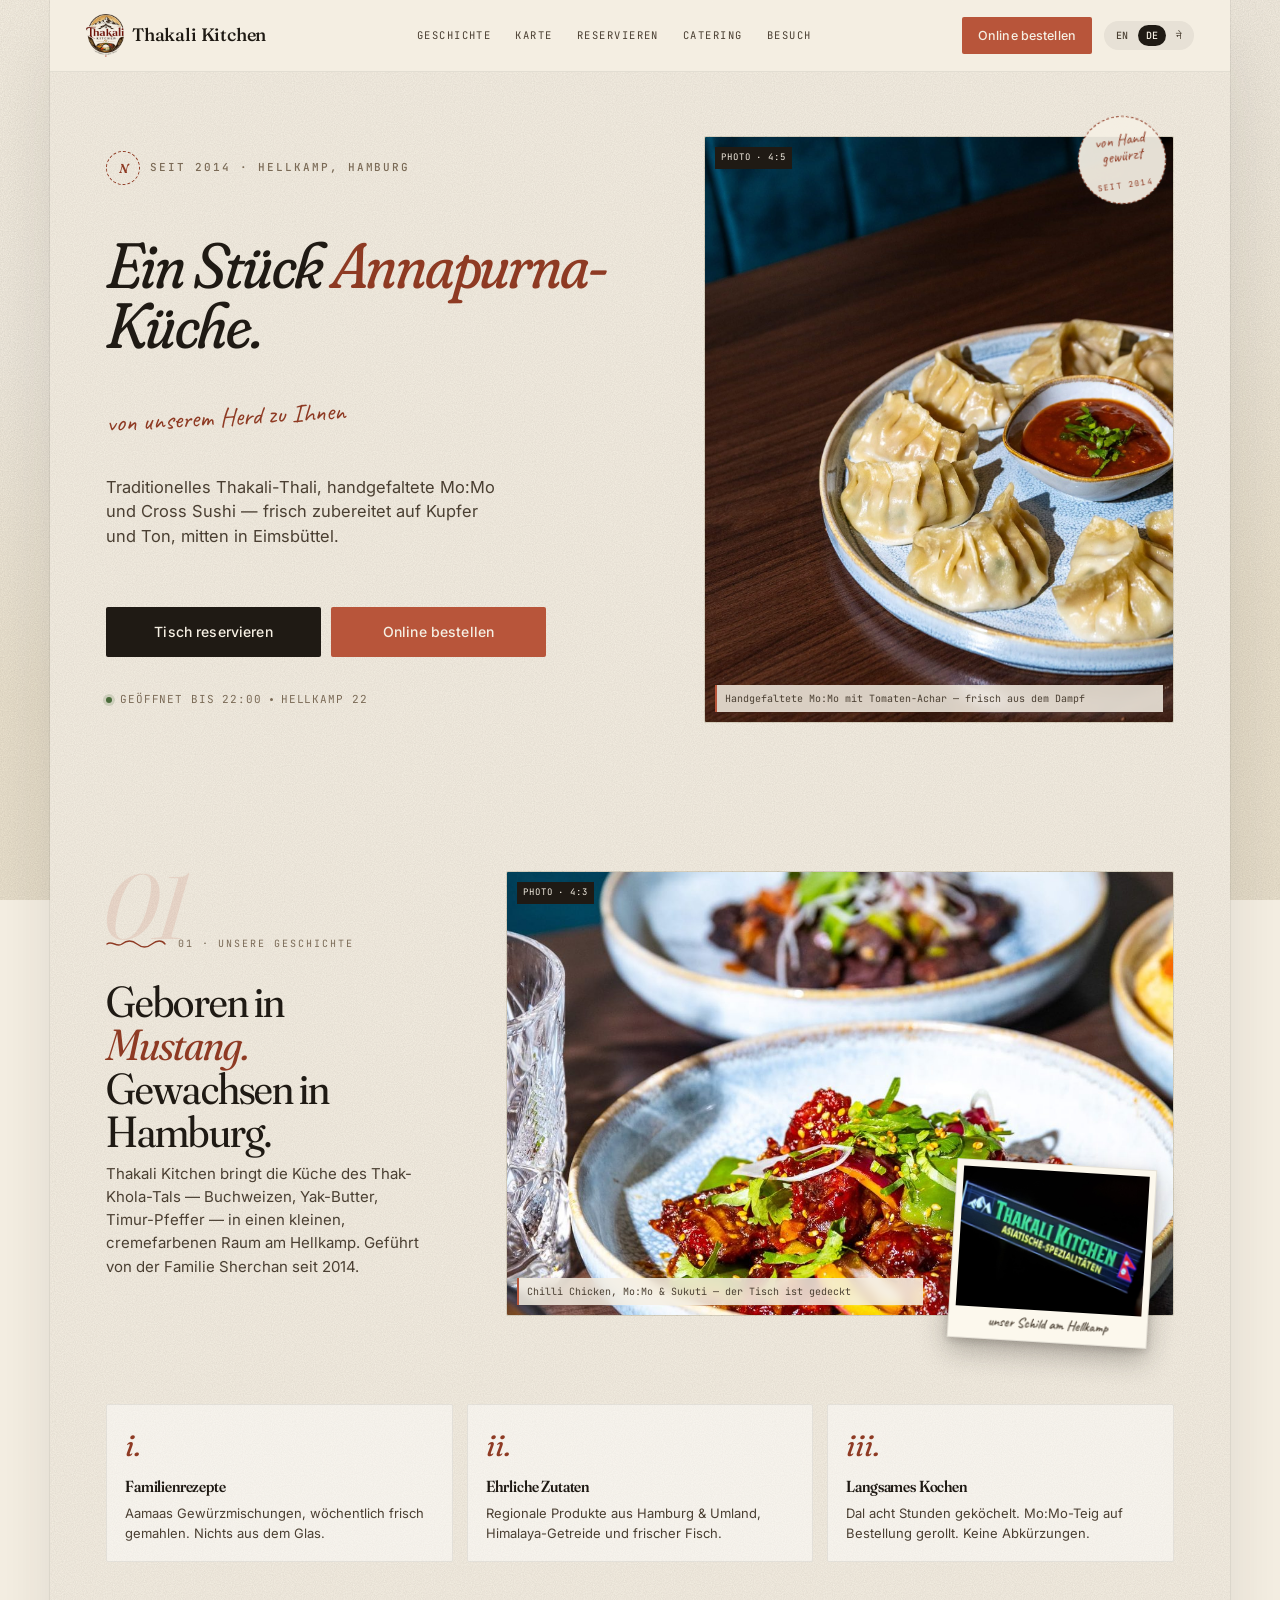
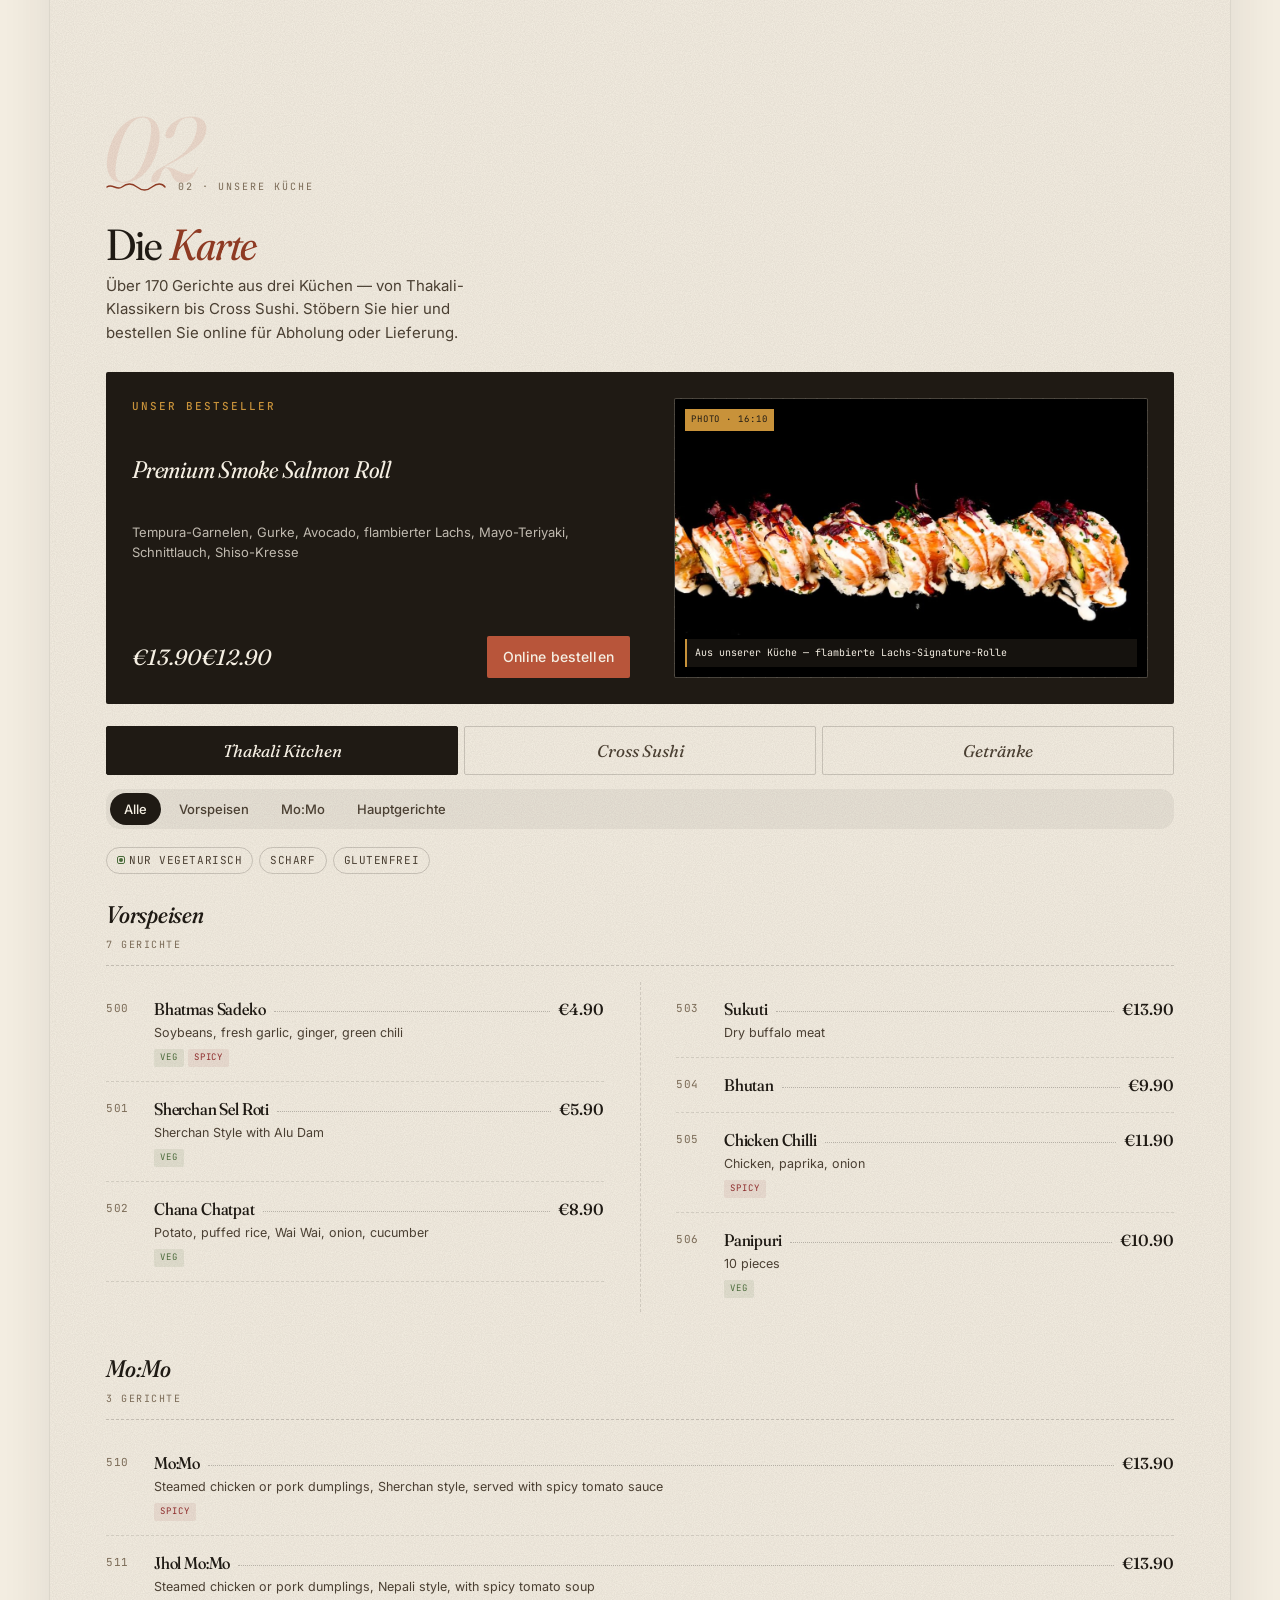
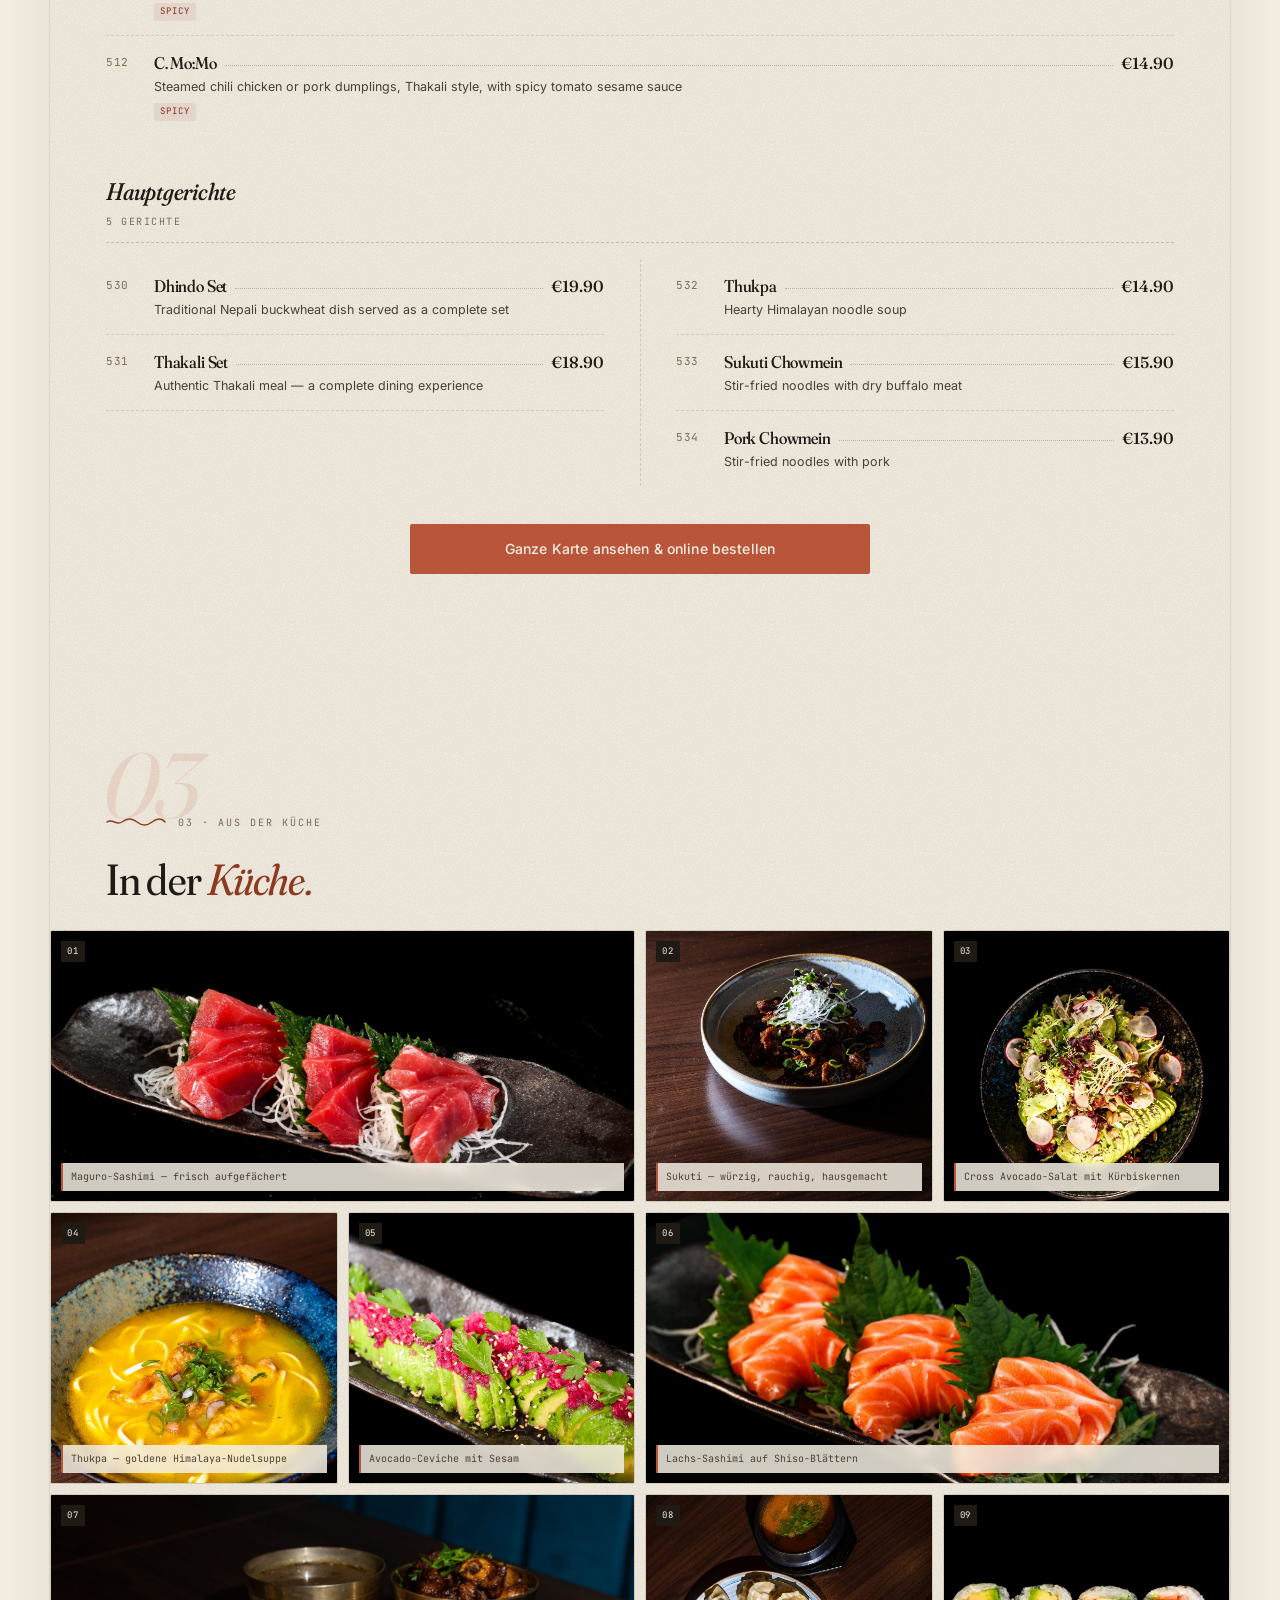
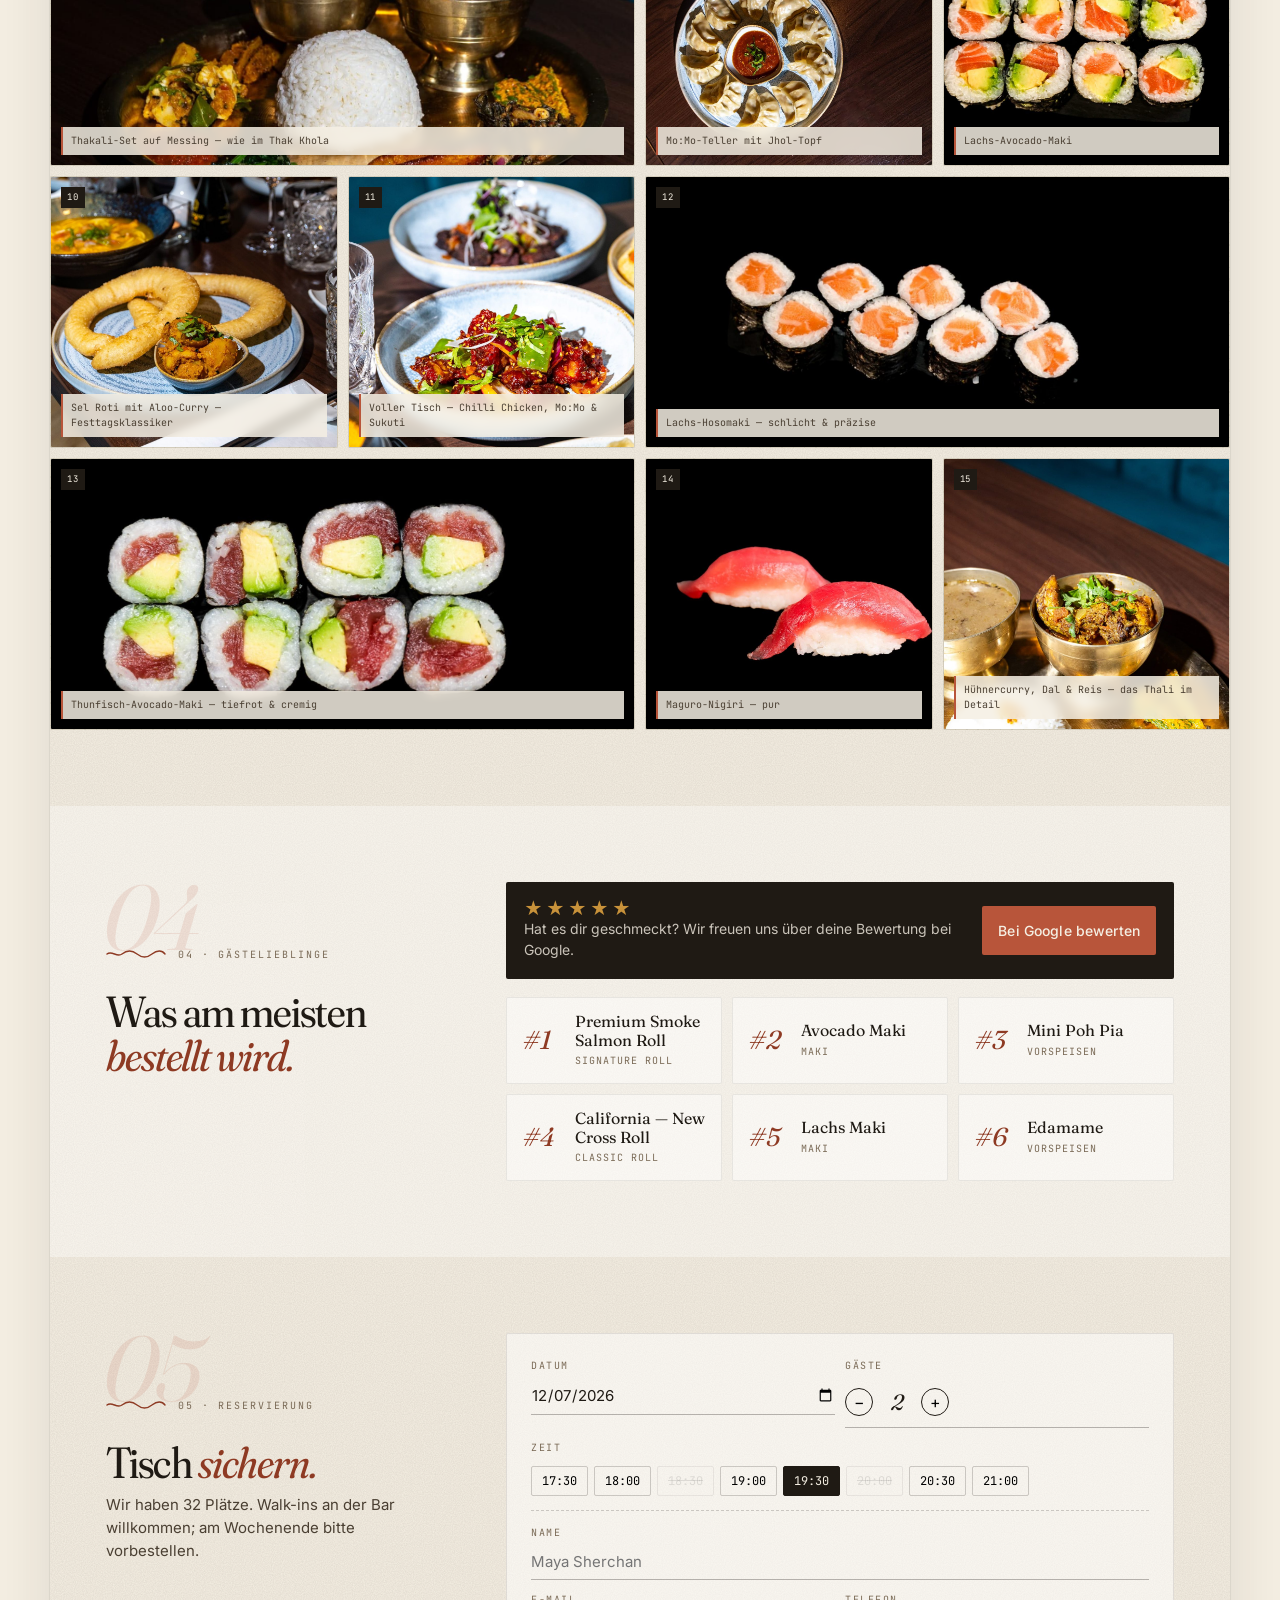
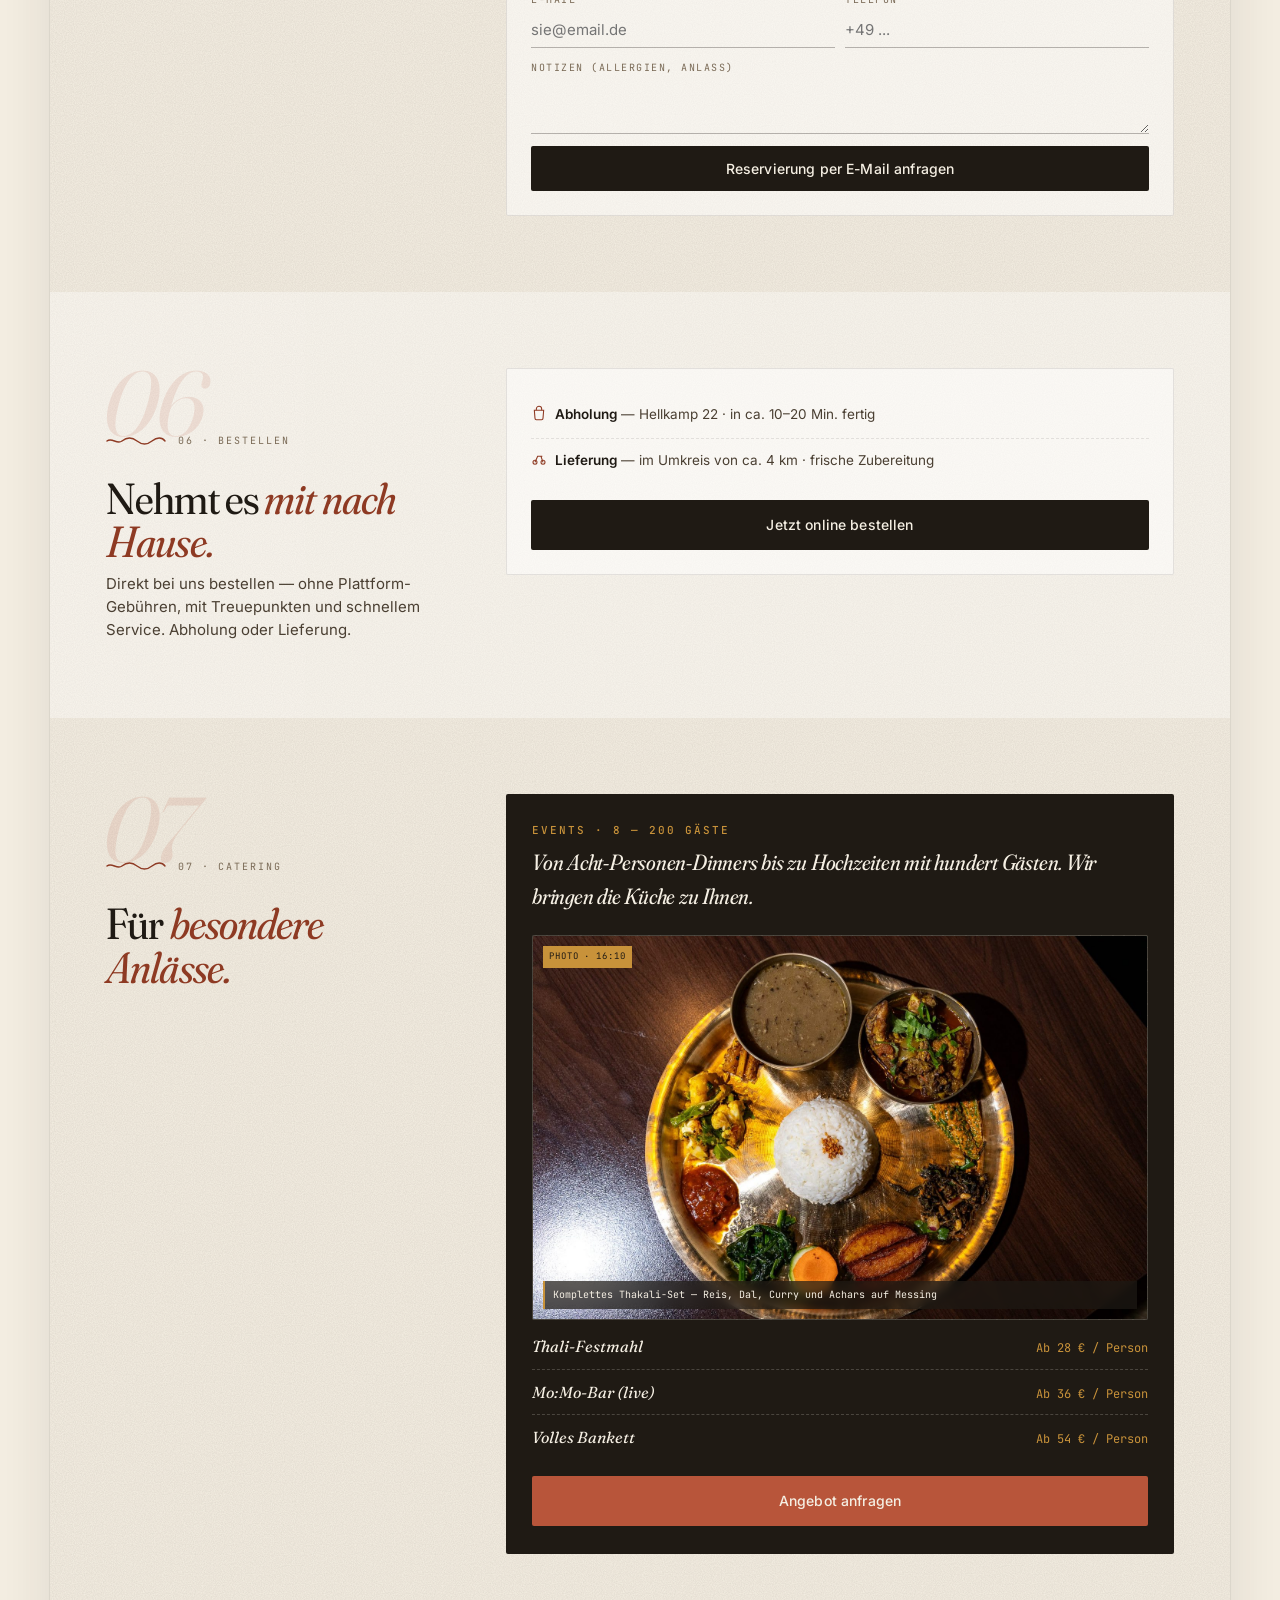
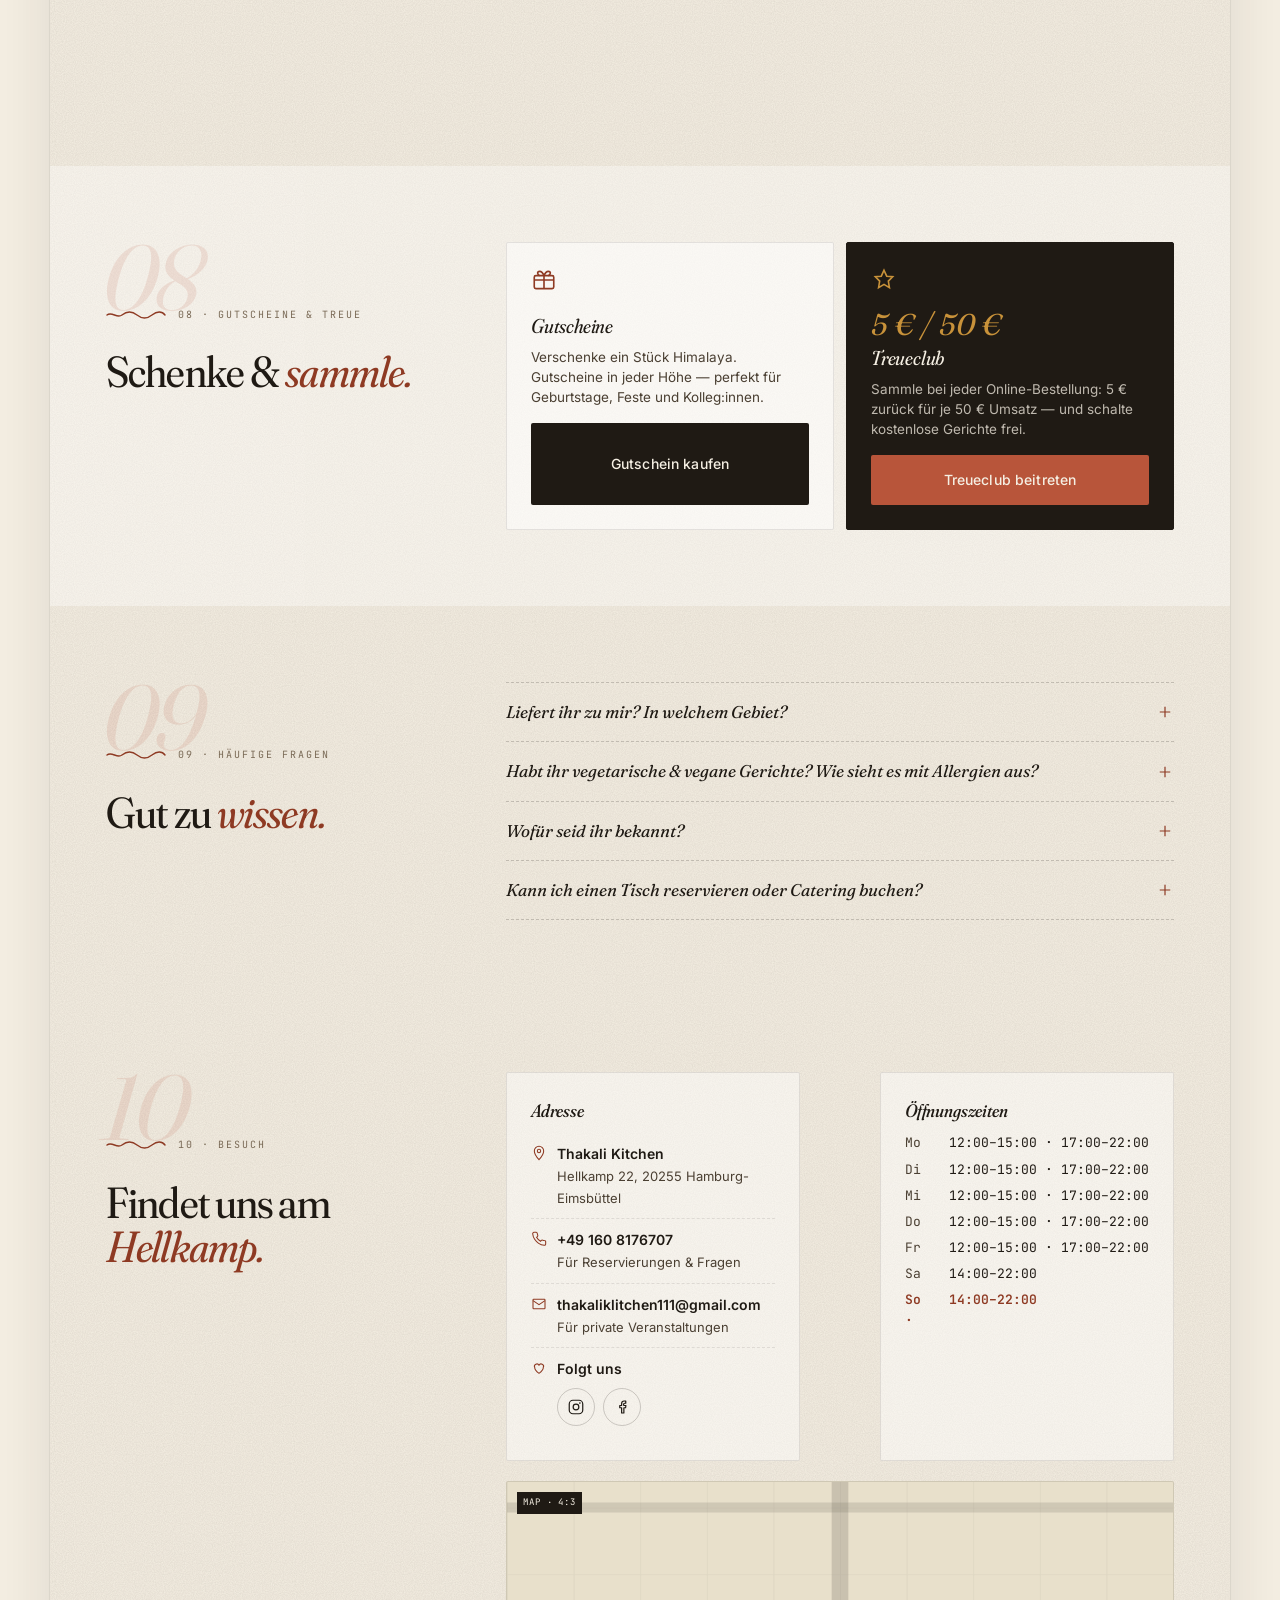
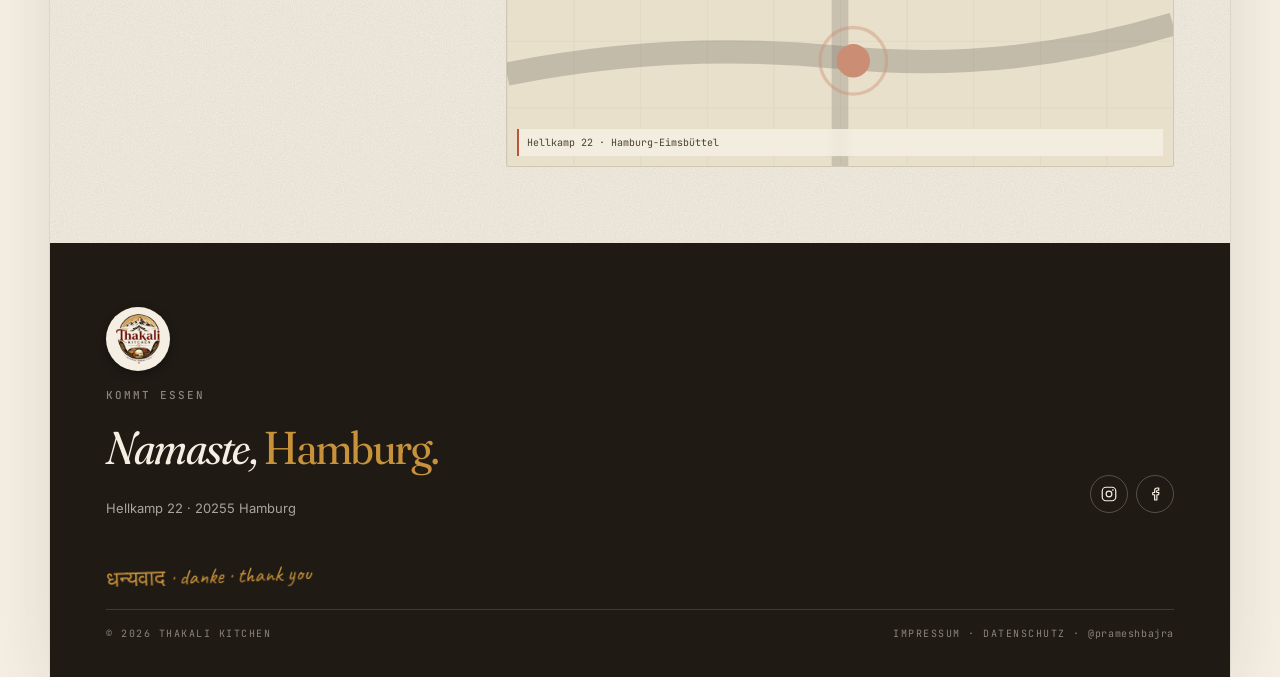
==== commit 0fafc9b4: "Correct the founding year to 2014 The restaurant has been running since 2014, not 2018. Covers all t" ====
--- a/index.html
+++ b/index.html
@@ -93,12 +93,12 @@
     <section class="hero" id="hero">
       <div class="spice-stamp" id="spiceStamp">
         <span><span data-i18n="stamp.1">von Hand</span><br/><span data-i18n="stamp.2">gewürzt</span></span>
-        <span class="small" data-i18n="stamp.small">seit 2018</span>
+        <span class="small" data-i18n="stamp.small">seit 2014</span>
       </div>
 
       <div class="hero-eyebrow-row">
         <div class="stamp">N</div>
-        <div class="eyebrow" data-i18n="hero.eyebrow">SEIT 2018 · HELLKAMP, HAMBURG</div>
+        <div class="eyebrow" data-i18n="hero.eyebrow">SEIT 2014 · HELLKAMP, HAMBURG</div>
       </div>
 
       <h1>
@@ -142,7 +142,7 @@
           <span class="it" data-i18n="story.title.accent">Mustang.</span>
           <span data-i18n="story.title.2">Gewachsen in Hamburg.</span>
         </h2>
-        <p data-i18n="story.p">Thakali Kitchen bringt die Küche des Thak-Khola-Tals — Buchweizen, Yak-Butter, Timur-Pfeffer — in einen kleinen, cremefarbenen Raum am Hellkamp. Geführt von der Familie Sherchan seit 2018.</p>
+        <p data-i18n="story.p">Thakali Kitchen bringt die Küche des Thak-Khola-Tals — Buchweizen, Yak-Butter, Timur-Pfeffer — in einen kleinen, cremefarbenen Raum am Hellkamp. Geführt von der Familie Sherchan seit 2014.</p>
       </div>
 
       <div class="story-photos">
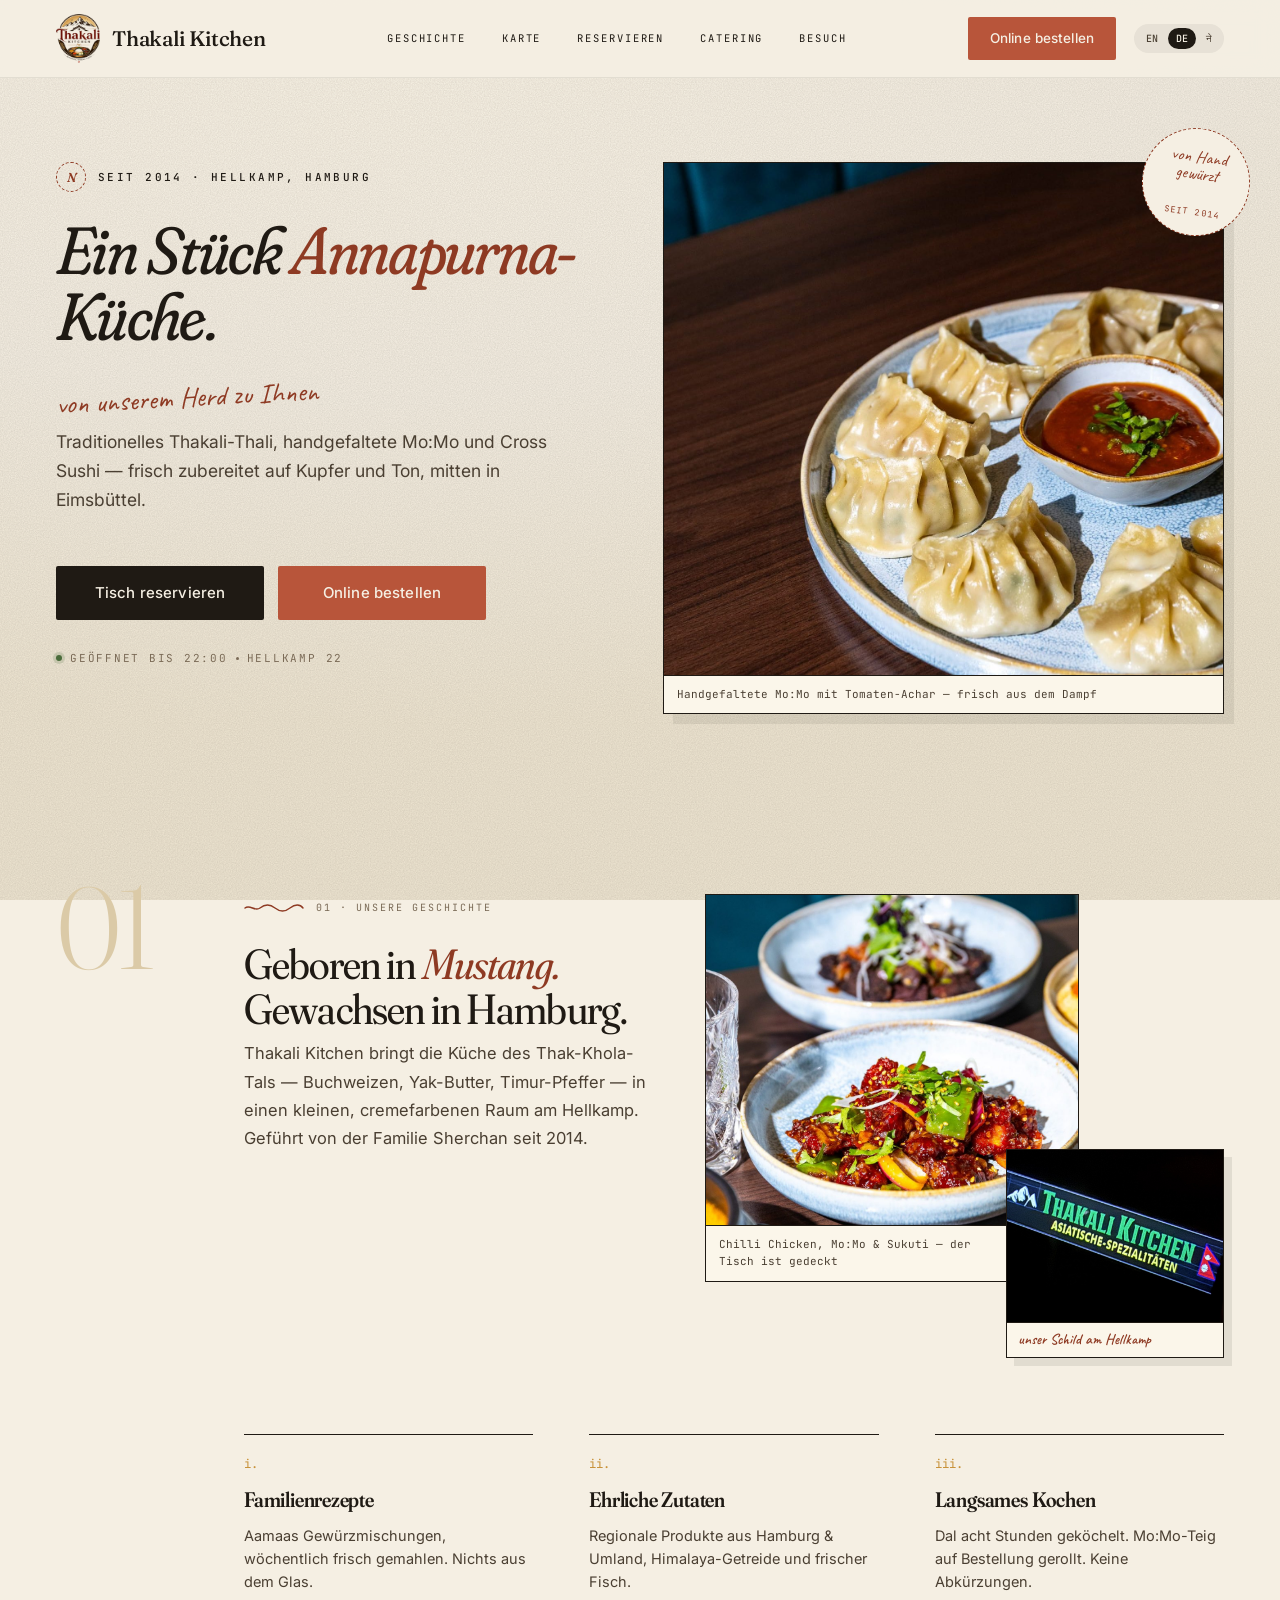
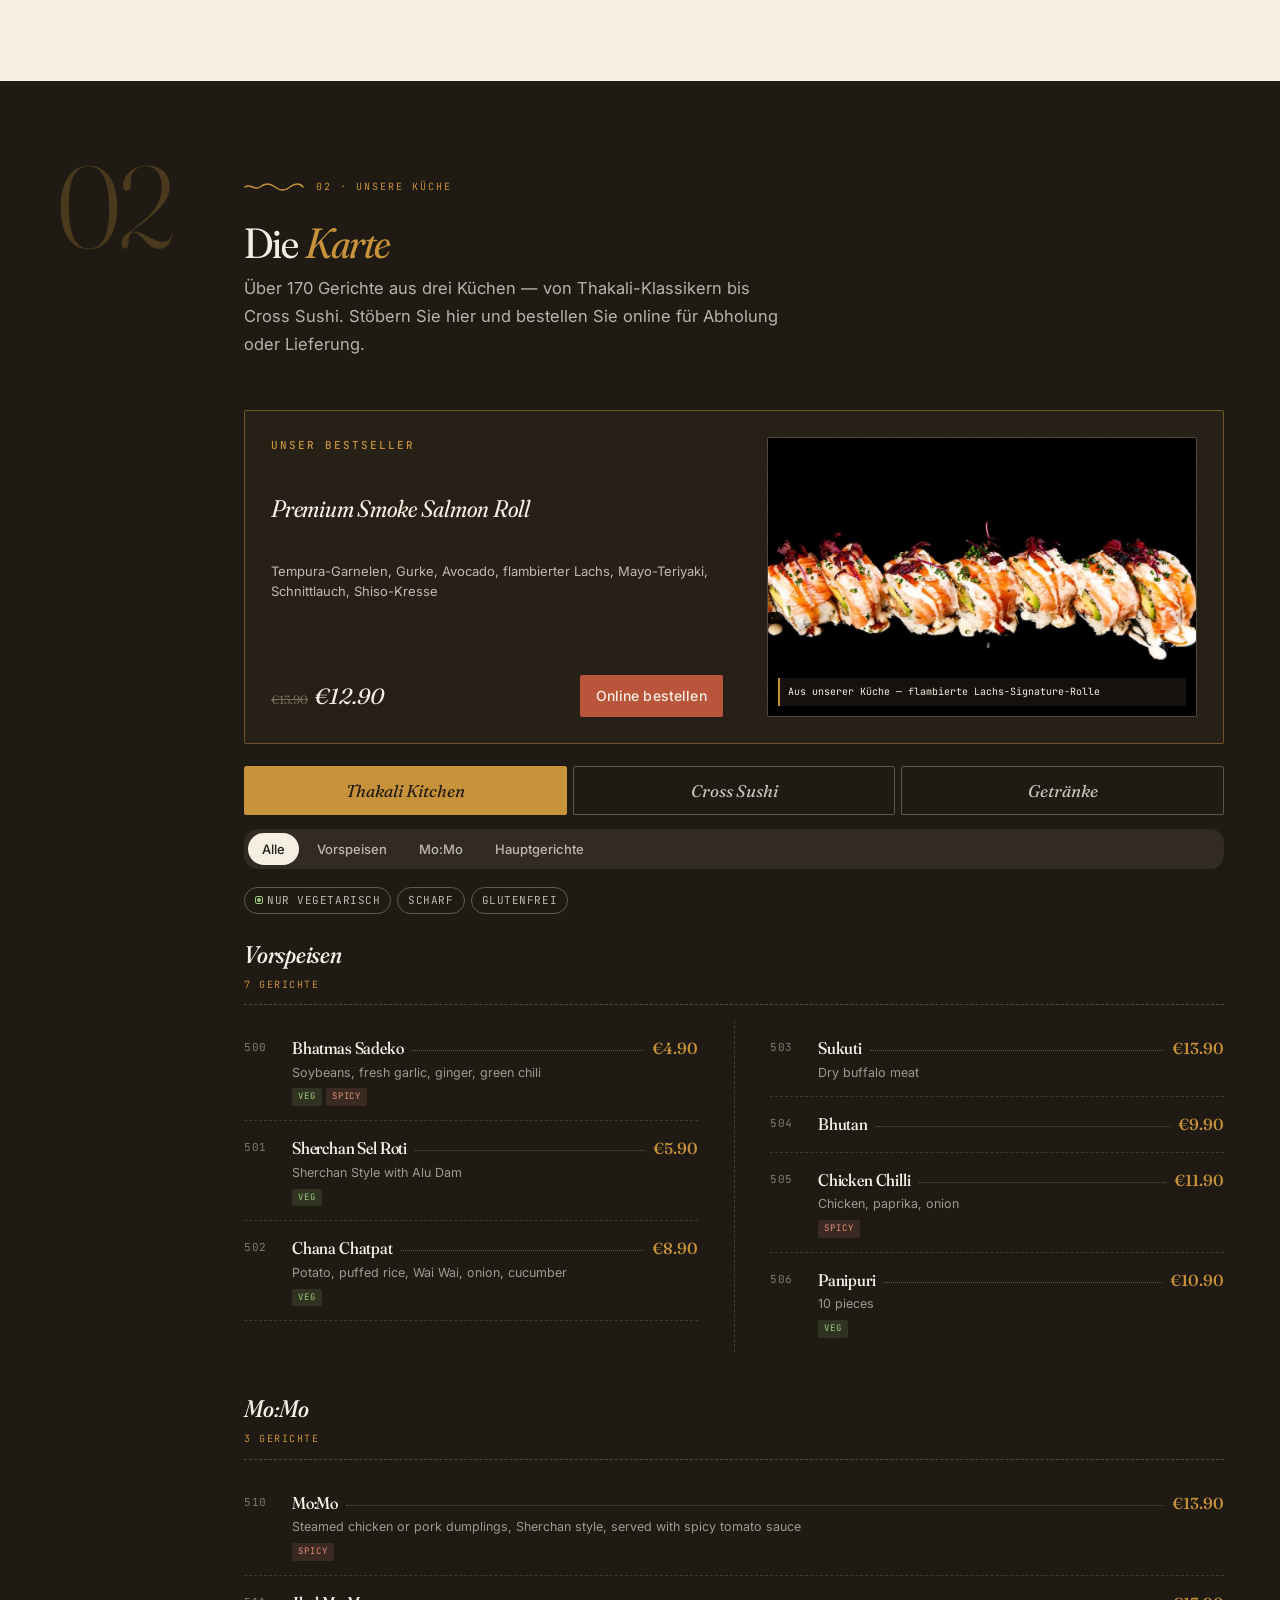
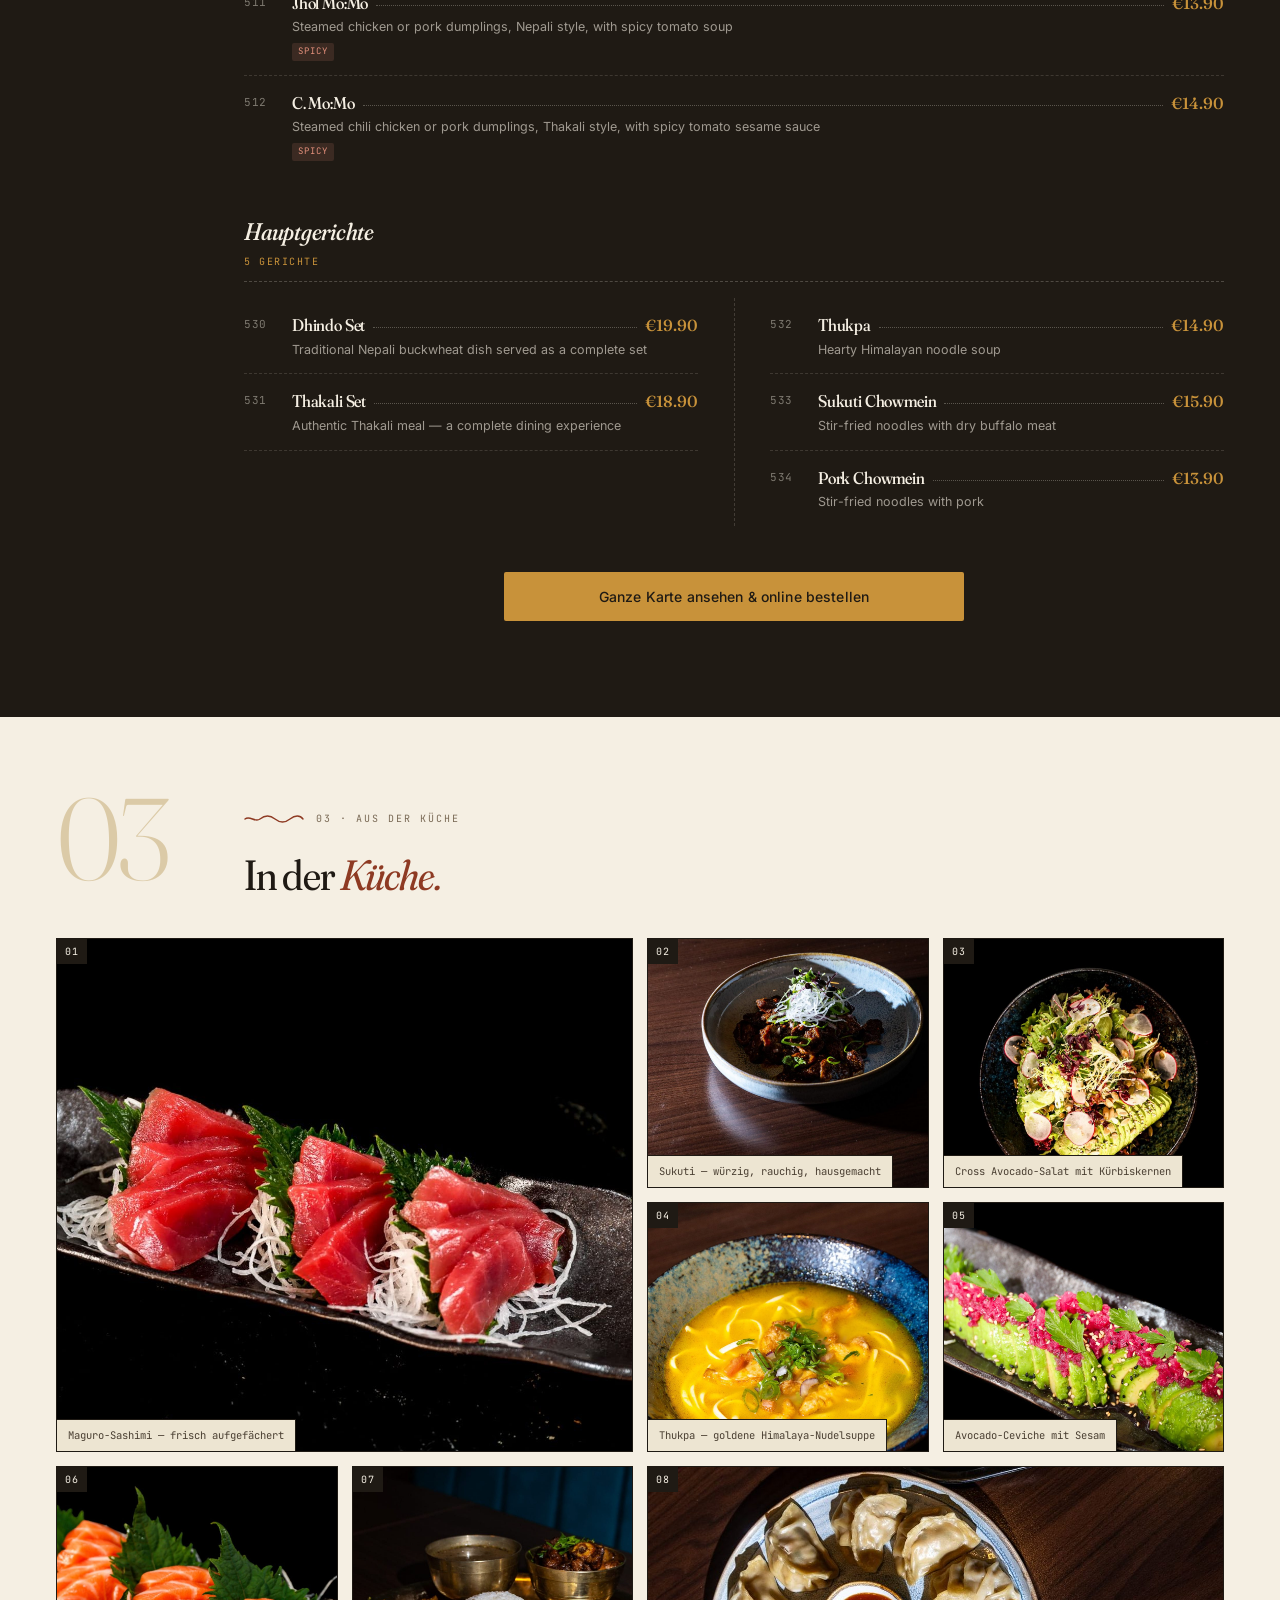
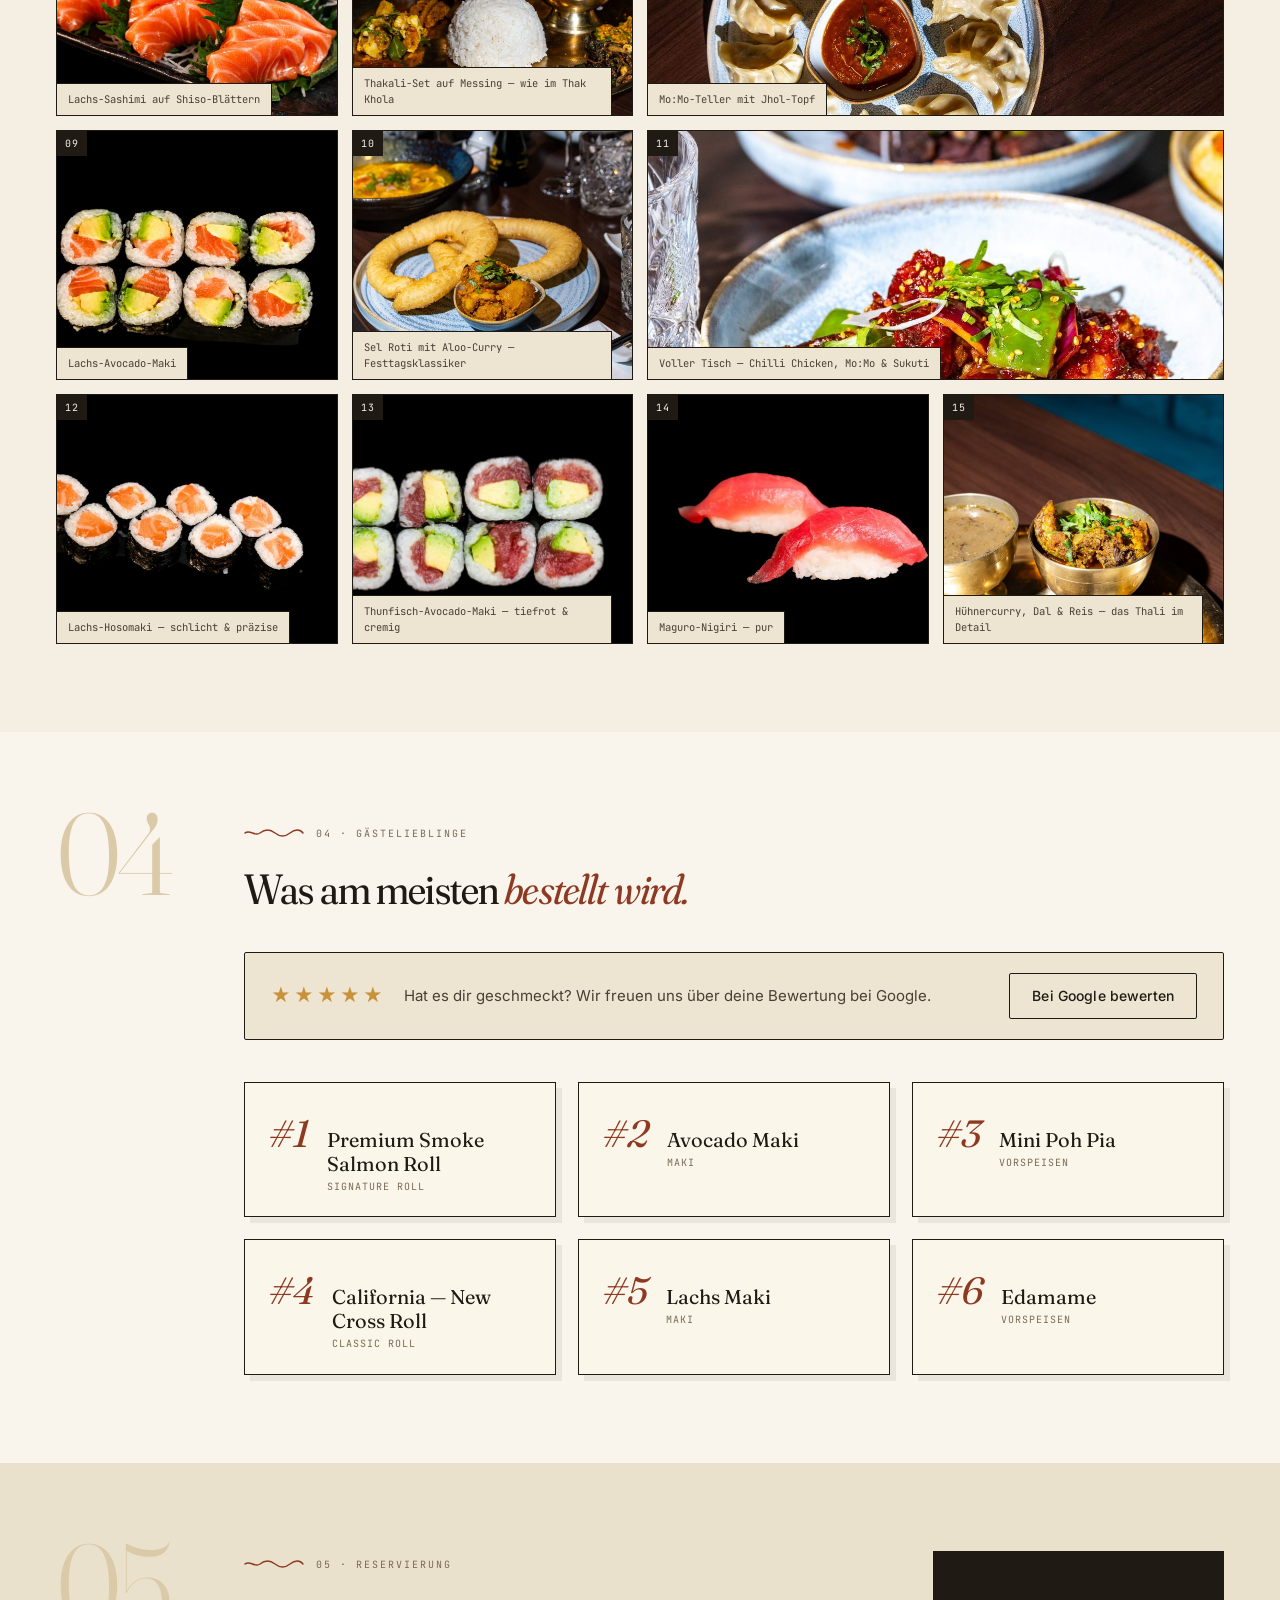
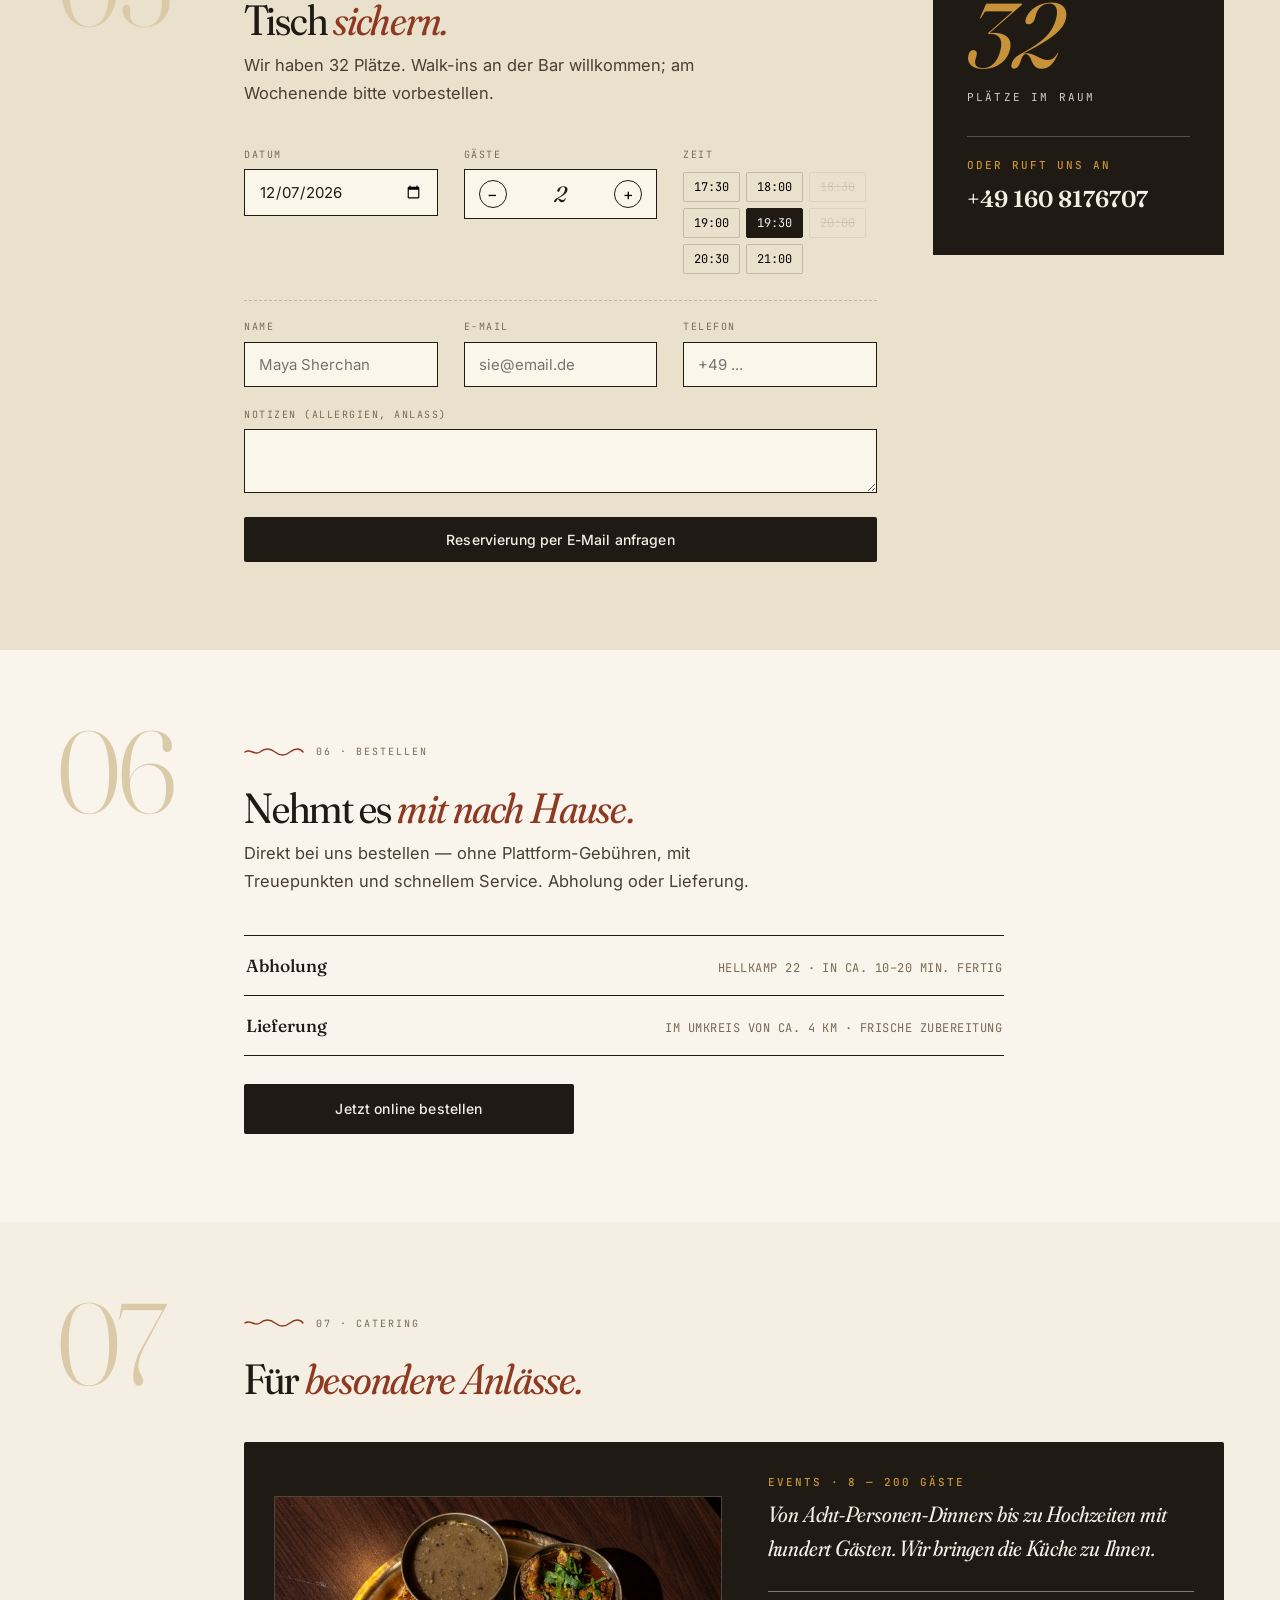
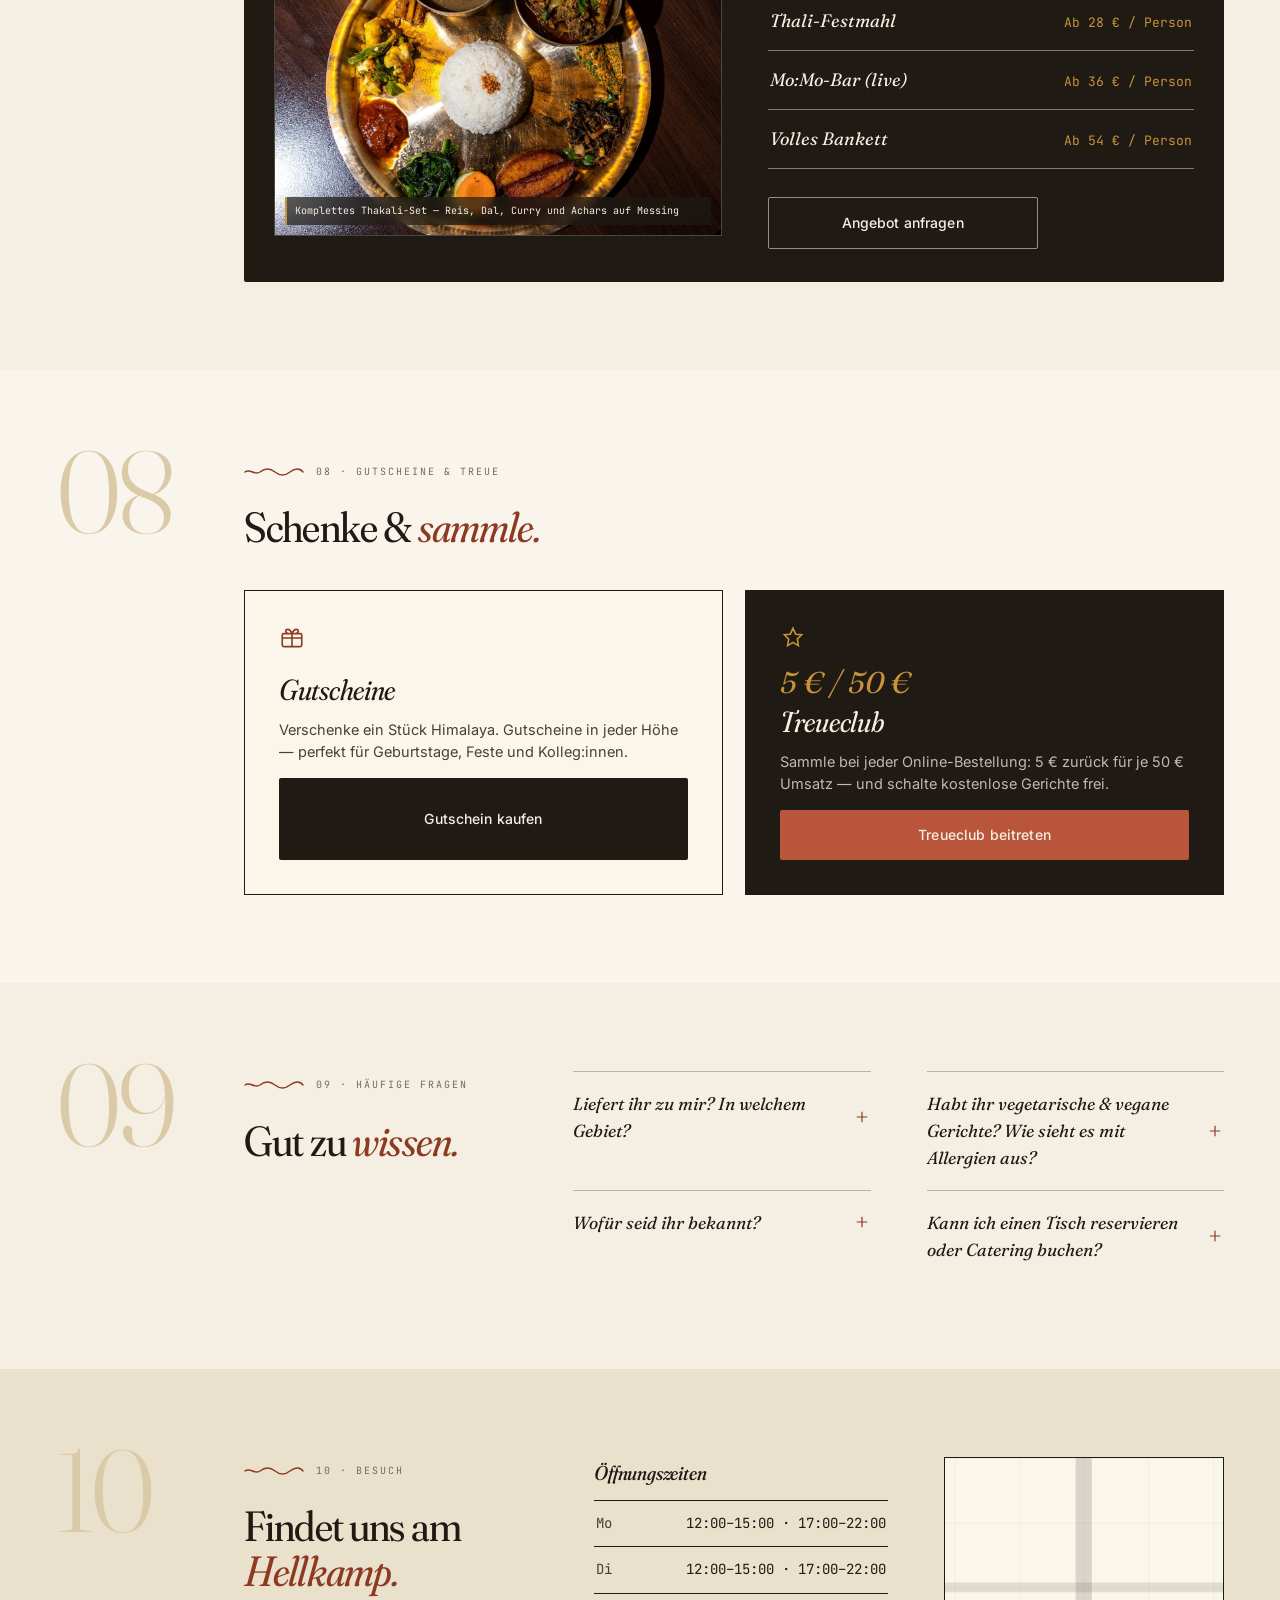
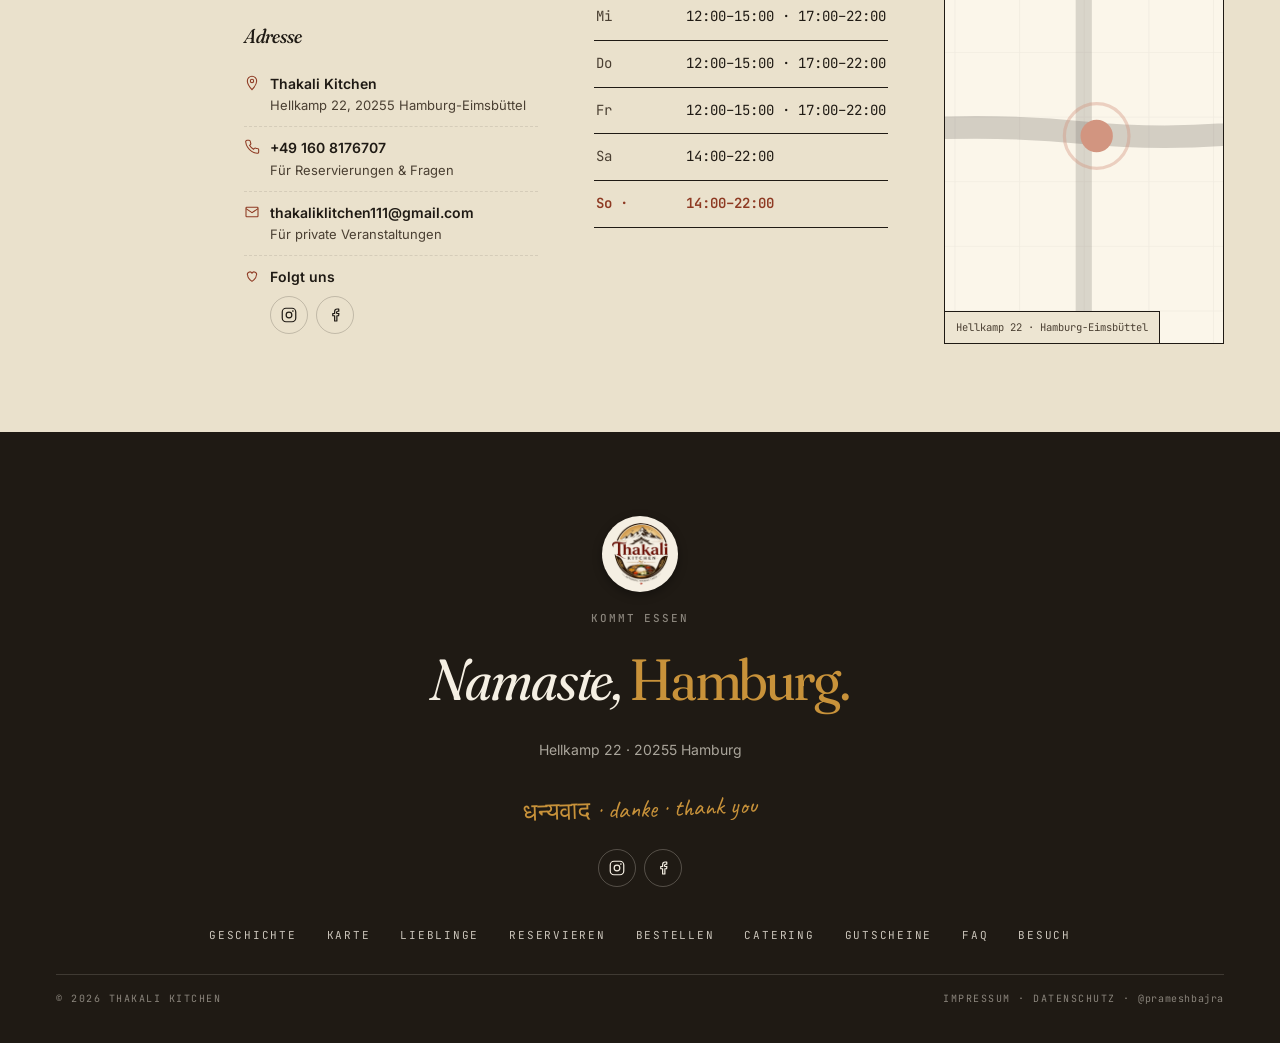
==== commit 73352d32: "Add the desktop editorial layer Reworks the wide-viewport presentation without touching the mobile l" ====
--- a/index.html
+++ b/index.html
@@ -24,7 +24,7 @@
   <link rel="preconnect" href="https://fonts.gstatic.com" crossorigin/>
   <link href="https://fonts.googleapis.com/css2?family=Fraunces:ital,opsz,wght,SOFT@0,9..144,300..700,0..100;1,9..144,300..700,0..100&family=Caveat:wght@500;600;700&family=Inter:wght@400;500;600;700&family=JetBrains+Mono:wght@400;500&family=Tiro+Devanagari+Sanskrit:ital@0;1&display=swap" rel="stylesheet"/>
 
-  <link rel="stylesheet" href="css/style.css?v=3"/>
+  <link rel="stylesheet" href="css/style.css?v=4"/>
 
   <script type="application/ld+json">
   {
@@ -324,6 +324,15 @@
 
         <button type="submit" class="btn btn-primary" style="width:100%" data-i18n="book.btn">Reservierung per E-Mail anfragen</button>
       </form>
+
+      <aside class="book-aside" aria-hidden="true">
+        <div class="seat-figure">32</div>
+        <div class="seat-label" data-i18n="book.seats">PLÄTZE IM RAUM</div>
+        <div class="aside-call">
+          <div class="eyebrow" data-i18n="book.call">ODER RUFT UNS AN</div>
+          <a href="tel:+491608176707" tabindex="-1">+49 160 8176707</a>
+        </div>
+      </aside>
     </section>
 
     <!-- ============ ORDER ============ -->
@@ -344,11 +353,11 @@
         <div class="order-facts">
           <div class="order-fact">
             <span class="ico"><svg width="16" height="16" viewBox="0 0 24 24" fill="none" stroke="currentColor" stroke-width="1.6"><path d="M5 8h14l-1 12a2 2 0 0 1-2 2H8a2 2 0 0 1-2-2L5 8z"/><path d="M8 8V6a4 4 0 0 1 8 0v2"/></svg></span>
-            <span><strong data-i18n="order.pickup.title">Abholung</strong> — <span data-i18n="order.pickup.info">Hellkamp 22 · in ca. 10–20 Min. fertig</span></span>
+            <span class="fact-text"><strong data-i18n="order.pickup.title">Abholung</strong><span class="fact-detail" data-i18n="order.pickup.info">Hellkamp 22 · in ca. 10–20 Min. fertig</span></span>
           </div>
           <div class="order-fact">
             <span class="ico"><svg width="16" height="16" viewBox="0 0 24 24" fill="none" stroke="currentColor" stroke-width="1.6"><circle cx="6" cy="17" r="3"/><circle cx="18" cy="17" r="3"/><path d="M6 17l4-9h5l3 9M14 8h3"/></svg></span>
-            <span><strong data-i18n="order.delivery.title">Lieferung</strong> — <span data-i18n="order.delivery.info">im Umkreis von ca. 4 km · frische Zubereitung</span></span>
+            <span class="fact-text"><strong data-i18n="order.delivery.title">Lieferung</strong><span class="fact-detail" data-i18n="order.delivery.info">im Umkreis von ca. 4 km · frische Zubereitung</span></span>
           </div>
         </div>
 
@@ -371,8 +380,8 @@
       <div class="catering-card">
         <div class="eyebrow" style="color:var(--mustard)" data-i18n="cater.label">EVENTS · 8 — 200 GÄSTE</div>
         <h3 style="margin-top:6px" data-i18n="cater.p">Von Acht-Personen-Dinners bis zu Hochzeiten mit hundert Gästen. Wir bringen die Küche zu Ihnen.</h3>
-        <div style="margin:22px 0 14px">
-          <div class="imgph" style="aspect-ratio:16/10; background:repeating-linear-gradient(135deg, rgba(245,239,227,0.06) 0 1px, transparent 1px 8px), rgba(245,239,227,0.05); border-color:rgba(245,239,227,0.15)">
+        <div class="cater-photo" style="margin:22px 0 14px">
+          <div class="imgph">
             <img src="images/catering-thakali-set.jpg" alt="Komplettes Thakali-Set auf Messingthali von oben" loading="lazy"/>
             <span class="imgph-tag" style="background:var(--mustard); color:var(--ink)">PHOTO · 16:10</span>
             <span class="imgph-cap" style="background:rgba(31,26,20,0.7); color:var(--paper); border-left-color:var(--mustard)" data-i18n="cater.imgcap">Komplettes Thakali-Set — Reis, Dal, Curry und Achars auf Messing</span>
@@ -554,6 +563,18 @@
         </a>
       </div>
 
+      <nav class="footer-nav" aria-label="Fußzeilen-Navigation">
+        <a href="#about" data-i18n="nav.about">Geschichte</a>
+        <a href="#menu" data-i18n="nav.menu">Karte</a>
+        <a href="#reviews" data-i18n="nav.reviews">Lieblinge</a>
+        <a href="#book" data-i18n="nav.book">Reservieren</a>
+        <a href="#order" data-i18n="nav.order">Bestellen</a>
+        <a href="#catering" data-i18n="nav.catering">Catering</a>
+        <a href="#offers" data-i18n="nav.offers">Gutscheine</a>
+        <a href="#faq" data-i18n="nav.faq">FAQ</a>
+        <a href="#contact" data-i18n="nav.contact">Besuch</a>
+      </nav>
+
       <div class="footer-meta">
         <span>© 2026 Thakali Kitchen</span>
         <span>
@@ -596,7 +617,7 @@
   <!-- ============ TOASTS ============ -->
   <div class="toast-wrap" id="toastWrap"></div>
 
-  <script src="js/menu-data.js?v=3"></script>
-  <script src="js/main.js?v=3"></script>
+  <script src="js/menu-data.js?v=4"></script>
+  <script src="js/main.js?v=4"></script>
 </body>
 </html>
--- a/css/style.css
+++ b/css/style.css
@@ -23,6 +23,19 @@
 
   --topbar-h: 60px;
   --max-content: 720px;
+
+  /* desktop editorial layer */
+  --band: #EAE1CC;
+  --numeral: #DBCAA7;
+  --frame-ink: 1.5px solid var(--ink);
+  --card-face: #FBF6EA;
+
+  /* Bands run edge to edge; the inset lives on the sections instead of on .page,
+     so content stays measured while backgrounds bleed. The 100% resolves against
+     each section's own width, so these must be used in a padding position. */
+  --content-max: 1560px;
+  --edge: max(56px, (100% - var(--content-max)) / 2);
+  --edge-tight: max(28px, (100% - var(--content-max)) / 2);
 }
 
 * { box-sizing: border-box; }
@@ -902,6 +915,14 @@
   border-bottom: 1px dashed rgba(245,239,227,0.2);
 }
 .catering-card .pkg:last-child { border-bottom: 0; }
+/* photo frame on the card's dark ground (was inline; here so desktop can restack it) */
+.cater-photo .imgph {
+  aspect-ratio: 16/10;
+  background:
+    repeating-linear-gradient(135deg, rgba(245,239,227,0.06) 0 1px, transparent 1px 8px),
+    rgba(245,239,227,0.05);
+  border-color: rgba(245,239,227,0.15);
+}
 .catering-card .pkg .pkg-name { font-family: var(--serif); font-style: italic; font-size: 16px; }
 .catering-card .pkg .pkg-price { font-family: var(--mono); font-size: 12px; color: var(--mustard); }
 
@@ -1263,8 +1284,9 @@
 }
 .pop-badge svg { width: 9px; height: 9px; }
 
-/* ---- Dish previous (struck-through) price ---- */
-.dish-price .was {
+/* ---- Previous (struck-through) price, on dish rows and the signature card ---- */
+.dish-price .was,
+.sig-price .was {
   color: var(--ink-3);
   text-decoration: line-through;
   font-size: 12px;
@@ -1421,6 +1443,8 @@
 .order-fact:last-child { border-bottom: 0; }
 .order-fact .ico { color: var(--terracotta-deep); margin-top: 1px; flex-shrink: 0; }
 .order-fact strong { color: var(--ink); font-weight: 600; }
+/* the dash lives in CSS so desktop can split the row into name/detail columns */
+.order-fact .fact-detail::before { content: " — "; }
 
 /* menu-level order CTA */
 .menu-order-cta { margin: 4px 0 24px; }
@@ -1526,6 +1550,8 @@
 .topbar-nav { display: none; }
 .topbar-order { display: none; }
 .hero-ctas { display: none; }
+.book-aside { display: none; }
+.footer-nav { display: none; }
 
 .signature-card .sig-foot { flex-wrap: wrap; gap: 10px; }
 
@@ -1595,22 +1621,32 @@
   .hours-grid { font-size: 11.5px; }
 }
 
-/* ---- Desktop / large screens ---- */
+/* ==========================================================
+   DESKTOP EDITORIAL GRID  (large screens only — mobile above
+   is untouched).  Tier 1 at 1024px sets the shell: numeral
+   rail, framed photography, full-width bands.  Tier 2 at
+   1280px splits sections into side-by-side columns once
+   there is room for them.
+   ========================================================== */
+
 @media (min-width: 1024px) {
-  .page { max-width: 1180px; }
-  section.block, .hero { scroll-margin-top: 76px; }
-
-  /* topbar: inline nav + order button, no hamburger, no second bar */
-  .topbar { padding: 14px 36px; }
+  /* the sheet stops being a sheet — no width cap, no drop shadow, no paper fill,
+     so the body wash shows through and every band reaches both viewport edges */
+  .page { max-width: none; background: transparent; box-shadow: none; }
+  section.block, .hero { scroll-margin-top: 80px; }
+
+  /* ---- topbar: brand · inline nav · actions ---- */
+  .topbar { padding: 14px var(--edge-tight); }
   #navToggle { display: none; }
-  .topbar-nav { display: flex; gap: 22px; }
+  .topbar-brand { white-space: nowrap; }
+  .topbar-nav { display: flex; gap: 20px; }
   .topbar-nav a {
     font-family: var(--mono);
-    font-size: 10.5px;
-    letter-spacing: 0.14em;
+    font-size: 10px;
+    letter-spacing: 0.12em;
     text-transform: uppercase;
     white-space: nowrap;
-    color: var(--ink-2);
+    color: var(--ink);
     text-decoration: none;
     padding: 6px 1px;
     border-bottom: 1px solid transparent;
@@ -1618,67 +1654,180 @@
   }
   .topbar-nav a:hover { color: var(--terracotta-deep); border-bottom-color: var(--terracotta-deep); }
   .topbar-actions { gap: 12px; }
-  .topbar-order { display: inline-flex; flex: 0 0 auto; padding: 9px 16px; font-size: 12.5px; }
+  .topbar-order { display: inline-flex; flex: 0 0 auto; padding: 10px 16px; font-size: 12.5px; }
   .cta-bar { display: none; }
 
-  /* hero: text left, photo right */
+  /* ---- framed photography: hard rule, caption on its own strip ---- */
+  .hero-img,
+  .story-photos .story-main,
+  .polaroid,
+  .gallery-grid .imgph,
+  .map-card {
+    border: var(--frame-ink);
+    border-radius: 0;
+    background: var(--card-face);
+  }
+  /* the aspect-ratio scaffolding labels are placeholder furniture on desktop */
+  .hero-img > .imgph-tag,
+  .story-photos .imgph-tag,
+  .cater-photo .imgph-tag,
+  .signature-card .imgph-tag,
+  .map-card > .imgph-tag { display: none; }
+
+  /* caption below the frame rather than floating over the photo */
+  .hero-img > .imgph-cap,
+  .story-photos .story-main > .imgph-cap {
+    position: static;
+    background: none;
+    backdrop-filter: none;
+    -webkit-backdrop-filter: none;
+    border-left: 0;
+    border-top: var(--frame-ink);
+    padding: 10px 13px;
+    font-size: 11px;
+    color: var(--ink-2);
+    display: block;
+  }
+  .hero-img > img,
+  .story-photos .story-main > img { position: static; }
+
+  /* ---- hero: copy left, photo fills the rest ---- */
   .hero {
     display: grid;
-    grid-template-columns: 1.05fr 0.95fr;
-    column-gap: 64px;
-    align-items: center;
-    padding: 64px 56px 72px;
+    grid-template-columns: minmax(0, 1fr) minmax(0, 0.86fr);
+    grid-template-rows: auto auto auto auto auto 1fr;
+    column-gap: 84px;
+    align-items: start;
+    padding: 84px var(--edge) 92px;
   }
   .hero > * { grid-column: 1; }
-  .hero-eyebrow-row { padding-right: 0; }
-  .hero h1 { font-size: clamp(52px, 5vw, 78px); }
-  .hero .hero-sub { font-size: 16.5px; max-width: 40ch; }
-  .hero-ctas { display: flex; gap: 10px; max-width: 440px; margin-top: 12px; }
+  .hero-eyebrow-row { padding-right: 0; margin-bottom: 26px; gap: 12px; }
+  .hero-eyebrow-row .eyebrow { font-size: 11px; letter-spacing: 0.22em; color: var(--ink); }
+  .hero-eyebrow-row .stamp { width: 30px; height: 30px; border-color: var(--terracotta-deep); }
+  .hero h1 { font-size: clamp(56px, 5.2vw, 88px); line-height: 0.98; }
+  .hero-hand { font-size: 28px; margin-top: 20px; }
+  .hero .hero-sub { font-size: 17.5px; max-width: 47ch; margin-top: 16px; line-height: 1.65; }
+  .hero-ctas { display: flex; gap: 14px; max-width: 430px; margin-top: 34px; }
+  .hero-ctas .btn { padding: 15px 28px; font-size: 15px; }
+  .hero-meta { margin-top: 30px; letter-spacing: 0.16em; align-self: start; }
   .hero .hero-img {
     grid-column: 2;
-    grid-row: 1 / span 6;
+    grid-row: 1 / -1;
+    align-self: start;
     margin-top: 0;
-    width: min(100%, 470px);
-    justify-self: end;
-  }
-  .hero-meta { margin-top: 4px; }
+    aspect-ratio: auto;
+    overflow: hidden;
+    box-shadow: 10px 10px 0 rgba(31, 26, 20, 0.08);
+  }
+  .hero .hero-img > img { height: clamp(430px, 40vw, 560px); }
   .spice-stamp {
-    right: 64px;
-    top: 44px;
-    background: rgba(245, 239, 227, 0.93);
-    z-index: 2;
-  }
-
-  /* section shell: heading rail left, content right */
-  section.block { padding: 76px 56px; }
-  section.block:where(:not(#menu)):where(:not(#gallery)) {
+    top: 50px;
+    right: 30px;
+    width: 108px;
+    height: 108px;
+    font-size: 17px;
+    border-width: 1.5px;
+    background: var(--paper);
+    transform: rotate(8deg);
+    z-index: 3;
+  }
+  .spice-stamp .small { font-size: 8.5px; letter-spacing: 0.14em; }
+
+  /* ---- section shell: numeral rail + content column ---- */
+  section.block {
     display: grid;
-    grid-template-columns: 320px minmax(0, 1fr);
-    column-gap: 80px;
+    grid-template-columns: 132px minmax(0, 1fr);
+    column-gap: 56px;
     row-gap: 0;
-  }
-  section.block:where(:not(#menu)):where(:not(#gallery)) > .section-head {
+    align-content: start;
+    padding: 88px var(--edge);
+  }
+  .page { counter-reset: sec; }
+  section.block::before {
+    counter-increment: sec;
+    content: counter(sec, decimal-leading-zero);
     grid-column: 1;
-    grid-row: 1 / span 40;
-    align-self: start;
-    position: sticky;
-    top: 92px;
-    margin-bottom: 0;
-  }
-  section.block:where(:not(#menu)):where(:not(#gallery)) > *:where(:not(.section-head)) {
-    grid-column: 2;
-    min-width: 0;
-  }
-  .section-head h2 { font-size: clamp(38px, 3.4vw, 50px); }
-
-  #about .story-row { grid-column: 1 / -1; margin-top: 48px; }
-
-  /* menu: signature splits, dish lists run in two columns */
+    grid-row: 1;
+    font-family: var(--serif);
+    font-weight: 300;
+    font-size: 116px;
+    line-height: 0.8;
+    letter-spacing: -0.04em;
+    color: var(--numeral);
+    margin-top: -12px;
+    pointer-events: none;
+    -webkit-user-select: none;
+    user-select: none;
+  }
+  section.block > * { grid-column: 2; min-width: 0; }
+  section.block > .section-head { margin-bottom: 40px; }
+  .section-head h2 { font-size: clamp(40px, 3.3vw, 50px); line-height: 1.06; }
+  .section-head p { font-size: 16.5px; line-height: 1.7; max-width: 54ch; }
+  .divider { margin: 6px 0 18px; }
+
+  /* ---- 01 story: main frame top-left, second frame overlapping bottom-right ---- */
+  .story-photos { padding-bottom: 76px; }
+  /* the frame is sized by its photo + caption strip, not by a ratio box */
+  .story-photos .story-main { aspect-ratio: auto; width: 72%; }
+  .story-photos .story-main > img { height: 330px; }
+  /* keep the caption text clear of the overlapping frame */
+  .story-photos .story-main > .imgph-cap { padding-right: 26%; }
+  .polaroid {
+    right: 0;
+    bottom: 0;
+    width: 42%;
+    padding: 0;
+    transform: none;
+    box-shadow: 8px 8px 0 rgba(31, 26, 20, 0.09);
+    overflow: hidden;
+  }
+  .polaroid img { aspect-ratio: auto; height: 172px; }
+  .polaroid figcaption {
+    border-top: var(--frame-ink);
+    padding: 8px 11px;
+    text-align: left;
+    font-size: 15px;
+    color: var(--terracotta-deep);
+  }
+  .story-row { gap: 56px; }
+  .story-card {
+    background: none;
+    border: 0;
+    border-top: var(--frame-ink);
+    border-radius: 0;
+    padding: 20px 0 0;
+  }
+  .story-card .num {
+    font-family: var(--mono);
+    font-style: normal;
+    font-size: 12px;
+    color: var(--mustard);
+    margin-bottom: 10px;
+  }
+  .story-card h4 { font-size: 21px; font-weight: 600; margin-bottom: 8px; }
+  .story-card p { font-size: 14.5px; line-height: 1.6; }
+
+  /* ---- 02 menu: the one full-width dark band ---- */
+  #menu {
+    background: var(--ink);
+    color: rgba(245, 239, 227, 0.82);
+    padding: 92px var(--edge) 96px;
+  }
+  #menu::before { color: rgba(200, 146, 58, 0.26); }
+  #menu .section-head h2 { color: var(--paper); }
+  #menu .section-head h2 .it { color: var(--mustard); }
+  #menu .section-head p { color: rgba(245, 239, 227, 0.72); }
+  #menu .divider { color: rgba(245, 239, 227, 0.45); }
+  #menu .divider svg,
+  #menu .divider .label { color: var(--mustard); }
+
   #menu .signature-card {
     display: grid;
-    grid-template-columns: 1.05fr 1fr;
+    grid-template-columns: minmax(0, 1.05fr) minmax(0, 1fr);
     column-gap: 44px;
     padding: 26px;
+    background: #272016;
+    border: 1px solid rgba(200, 146, 58, 0.45);
   }
   #menu .signature-card > * { grid-column: 1; }
   #menu .signature-card .imgph {
@@ -1689,75 +1838,388 @@
     margin-bottom: 0;
   }
   #menu .signature-card .sig-foot { align-self: end; }
-  .menu-group-tabs .group-tab { padding: 13px 14px; font-size: 17px; }
-  .menu-tabs { flex-wrap: wrap; overflow: visible; border-radius: 14px; }
+
+  #menu .menu-group-tabs .group-tab {
+    padding: 13px 14px;
+    font-size: 17px;
+    border-color: rgba(245, 239, 227, 0.28);
+    color: rgba(245, 239, 227, 0.8);
+  }
+  #menu .menu-group-tabs .group-tab:hover { border-color: var(--mustard); color: var(--mustard); }
+  #menu .menu-group-tabs .group-tab.active {
+    background: var(--mustard);
+    border-color: var(--mustard);
+    color: var(--ink);
+  }
+  #menu .menu-tabs {
+    flex-wrap: wrap;
+    overflow: visible;
+    border-radius: 14px;
+    background: rgba(245, 239, 227, 0.08);
+  }
+  #menu .menu-tabs button { color: rgba(245, 239, 227, 0.72); }
+  #menu .menu-tabs button.active { background: var(--paper); color: var(--ink); }
+  #menu .chip { border-color: rgba(245, 239, 227, 0.3); color: rgba(245, 239, 227, 0.75); }
+  #menu .chip.on { background: var(--paper); border-color: var(--paper); color: var(--ink); }
+  #menu .chip.veg .veg-dot { color: #9CCB7B; }
+
+  #menu .menu-section-head h3 { color: var(--paper); }
+  #menu .menu-section-sub { color: var(--mustard); border-bottom-color: rgba(245, 239, 227, 0.22); }
+  #menu .dish { border-bottom-color: rgba(245, 239, 227, 0.14); }
+  #menu .menu-list .dish:hover { background: rgba(245, 239, 227, 0.05); }
+  #menu .dish-num { color: rgba(245, 239, 227, 0.45); }
+  #menu .dish-title-row h4 { color: var(--paper); }
+  #menu .dish-dots { border-bottom-color: rgba(245, 239, 227, 0.28); }
+  #menu .dish-price { color: var(--mustard); }
+  #menu .dish-price .was { color: rgba(245, 239, 227, 0.45); }
+  #menu .dish-desc { color: rgba(245, 239, 227, 0.6); }
+  #menu .tag { background: rgba(245, 239, 227, 0.1); color: rgba(245, 239, 227, 0.78); }
+  #menu .tag.veg { color: #9CCB7B; background: rgba(156, 203, 123, 0.14); }
+  #menu .tag.spicy { color: #E4907C; background: rgba(228, 144, 124, 0.14); }
   .dish-list.cols {
     columns: 2;
     column-gap: 72px;
-    column-rule: 1px dashed rgba(31, 26, 20, 0.14);
+    column-rule: 1px dashed rgba(245, 239, 227, 0.16);
   }
   .dish { break-inside: avoid; }
-  .menu-order-cta { max-width: 460px; margin-left: auto; margin-right: auto; display: flex; }
-
-  /* gallery: four columns, uniform editorial rows */
-  #gallery .gallery-grid { grid-template-columns: repeat(4, 1fr); gap: 10px; }
+  #menu .menu-order-cta {
+    max-width: 460px;
+    display: flex;
+    margin: 8px auto 0;
+    background: var(--mustard);
+    color: var(--ink);
+  }
+  #menu .menu-order-cta:hover { background: #D8A857; }
+
+  /* ---- 03 gallery: 4 columns, 2×2 opening tile ---- */
+  #gallery > .gallery-grid {
+    grid-column: 1 / -1;
+    grid-template-columns: repeat(4, minmax(0, 1fr));
+    grid-auto-rows: 250px;
+    gap: 14px;
+  }
   #gallery .gallery-grid .imgph:nth-child(n) {
     aspect-ratio: auto;
-    height: 272px;
     grid-column: span 1;
-  }
-  #gallery .gallery-grid .imgph:nth-child(6n+1),
-  #gallery .gallery-grid .imgph:nth-child(6n) { grid-column: span 2; }
-
-  /* cards breathe a little more */
-  .reservation-card, .contact-card, .offer-card { padding: 24px; }
-  .catering-card { padding: 28px 26px; }
-
-  /* contact: address + hours side by side, wide map below */
-  #contact { grid-template-columns: 320px 1fr 1fr; }
-  #contact > div:nth-of-type(2) { grid-column: 2; grid-row: 1; margin-bottom: 0; }
-  #contact > div:nth-of-type(3) { grid-column: 3; grid-row: 1; margin-bottom: 0; }
-  #contact > .map-card { grid-column: 2 / 4; grid-row: 2; margin-top: 20px; aspect-ratio: 21/9; }
-
-  /* story: shorter editorial crop, polaroid tucks the corner */
-  .story-photos .story-main { aspect-ratio: 3/2; }
-  .polaroid { right: 22px; bottom: -26px; width: 200px; }
-  .story-photos .story-main .imgph-cap { right: 250px; }
-
-  /* ghost section numerals behind the heading rail */
-  .page { counter-reset: sec; }
-  section.block > .section-head::before {
-    counter-increment: sec;
-    content: counter(sec, decimal-leading-zero);
+    grid-row: span 1;
+  }
+  #gallery .gallery-grid .imgph:nth-child(1) { grid-column: span 2; grid-row: span 2; }
+  #gallery .gallery-grid .imgph:nth-child(8),
+  #gallery .gallery-grid .imgph:nth-child(11) { grid-column: span 2; }
+  #gallery .gallery-grid .imgph-tag { top: 0; left: 0; font-size: 10px; padding: 5px 8px; }
+
+  /* captions squared into the bottom-left corner of their own tile */
+  .gallery-grid .imgph-cap,
+  .map-card > .imgph-cap {
+    left: 0;
+    right: auto;
+    bottom: 0;
+    max-width: 93%;
+    background: var(--paper-2);
+    backdrop-filter: none;
+    -webkit-backdrop-filter: none;
+    border-left: 0;
+    border-top: var(--frame-ink);
+    border-right: var(--frame-ink);
+    padding: 7px 11px;
+    font-size: 10.5px;
+    color: var(--ink-2);
+  }
+
+  /* ---- 04 guest favourites ---- */
+  .reviews-cta {
+    background: var(--paper-2);
+    color: var(--ink);
+    border: var(--frame-ink);
+    padding: 20px 26px;
+  }
+  .reviews-cta .cta-copy { display: flex; align-items: center; gap: 18px; }
+  .reviews-cta .stars { font-size: 19px; }
+  .reviews-cta p { color: var(--ink-2); font-size: 15px; }
+  .reviews-cta .btn {
+    margin-top: 0;
+    padding: 11px 22px;
+    background: transparent;
+    color: var(--ink);
+    border: var(--frame-ink);
+  }
+  .reviews-cta .btn:hover { background: var(--ink); color: var(--paper); }
+  .fav-grid { gap: 22px; margin-top: 24px; }
+  .fav-card {
+    border: var(--frame-ink);
+    border-radius: 0;
+    background: var(--card-face);
+    box-shadow: 6px 6px 0 rgba(31, 26, 20, 0.07);
+    padding: 22px 24px;
+    align-items: baseline;
+    gap: 18px;
+  }
+  .fav-rank { font-size: 38px; min-width: 0; }
+  .fav-name { font-size: 20px; }
+
+  /* ---- 05 reservation: tinted band, three-column form ---- */
+  #book { background: var(--band); }
+  #book > .reservation-card { background: none; border: 0; padding: 0; }
+  #reservationForm {
+    display: grid;
+    grid-template-columns: repeat(3, minmax(0, 1fr));
+    column-gap: 26px;
+    align-items: start;
+  }
+  #reservationForm > .field-row { display: contents; }
+  #reservationForm > .dashed-rule { grid-column: 1 / -1; margin: 6px 0 18px; }
+  #reservationForm > .field:has(textarea) { grid-column: 1 / -1; }
+  #reservationForm > button[type="submit"] { grid-column: 1 / -1; margin-top: 4px; }
+  #reservationForm .field { margin-bottom: 20px; }
+  #reservationForm .field label { margin-bottom: 3px; }
+  #reservationForm .field input,
+  #reservationForm .field textarea {
+    border: var(--frame-ink);
+    background: var(--card-face);
+    padding: 12px 14px;
+  }
+  #reservationForm .field input:focus,
+  #reservationForm .field textarea:focus { border-color: var(--terracotta); }
+  #reservationForm .party-stepper {
+    border: var(--frame-ink);
+    background: var(--card-face);
+    padding: 7px 14px;
+    justify-content: space-between;
+  }
+  #reservationForm .time-pills { margin-top: 3px; }
+
+  /* ---- 06 takeaway: rule rows instead of a card ---- */
+  #order > .reservation-card {
+    background: none;
+    border: 0;
+    padding: 0;
+    max-width: 760px;
+  }
+  #order .order-facts { margin-bottom: 28px; }
+  #order .order-fact {
+    align-items: baseline;
+    border-bottom: 0;
+    border-top: var(--frame-ink);
+    padding: 16px 2px;
+    font-size: 15px;
+  }
+  #order .order-fact:last-child { border-bottom: var(--frame-ink); }
+  #order .order-fact .ico { display: none; }
+  #order .order-fact .fact-text {
+    flex: 1;
+    display: flex;
+    align-items: baseline;
+    justify-content: space-between;
+    gap: 24px;
+  }
+  #order .order-fact strong { font-family: var(--serif); font-size: 17.5px; font-weight: 500; }
+  #order .order-fact .fact-detail {
+    font-family: var(--mono);
+    font-size: 12px;
+    letter-spacing: 0.04em;
+    text-transform: uppercase;
+    color: var(--ink-3);
+    text-align: right;
+  }
+  #order .order-fact .fact-detail::before { content: none; }
+  #order .reservation-card > .btn { max-width: 330px; }
+
+  /* ---- 07 catering ---- */
+  .catering-card { padding: 32px 30px; }
+  #catering .catering-card .pkg-list { gap: 0; margin: 26px 0 28px; }
+  #catering .catering-card .pkg {
+    border-bottom: 0;
+    border-top: 1.5px solid rgba(245, 239, 227, 0.45);
+    padding: 15px 2px;
+  }
+  #catering .catering-card .pkg:last-child { border-bottom: 1.5px solid rgba(245, 239, 227, 0.45); }
+  #catering .catering-card .pkg .pkg-name { font-size: 18px; }
+  #catering .catering-card .pkg .pkg-price { font-size: 13px; }
+  #catering .cater-photo .imgph { border-width: 1.5px; border-radius: 0; }
+  #catering .catering-card > .btn {
+    max-width: 270px;
+    background: transparent;
+    color: var(--paper);
+    border: 1.5px solid rgba(245, 239, 227, 0.55);
+  }
+  #catering .catering-card > .btn:hover {
+    background: var(--mustard);
+    border-color: var(--mustard);
+    color: var(--ink);
+  }
+
+  /* ---- 08 gift cards & loyalty ---- */
+  #offers > .offer-grid { gap: 22px; }
+  .offer-card {
+    border: var(--frame-ink);
+    border-radius: 0;
+    background: var(--card-face);
+    padding: 34px;
+  }
+  .offer-card.dark { background: var(--ink); border-color: var(--ink); }
+  .offer-card h3 { font-size: 29px; }
+  .offer-card p { font-size: 14.5px; }
+
+  /* ---- 09 FAQ ---- */
+  .faq-list { border-top: 0; }
+  .faq-item {
+    border-top: 1.5px solid rgba(31, 26, 20, 0.28);
+    border-bottom: 0;
+  }
+  .faq-item > summary { font-size: 17.5px; padding: 18px 0; }
+  .faq-a { font-size: 14.5px; }
+
+  /* ---- 10 visit: tinted band, rule rows ---- */
+  #contact { background: var(--band); }
+  #contact > .contact-card { background: none; border: 0; padding: 0; }
+  #contact .contact-card h4 { font-size: 20px; margin-bottom: 12px; }
+  /* gap 0 so each row's rule runs unbroken across both columns */
+  #contact .hours-grid { gap: 0; font-size: 14px; }
+  #contact .hours-grid > div { border-top: var(--frame-ink); padding: 12px 2px; }
+  #contact .hours-grid > .day { padding-right: 16px; }
+  #contact .hours-grid > div:nth-last-child(-n+2) { border-bottom: var(--frame-ink); }
+  #contact > .map-card { aspect-ratio: 4/3; }
+
+  /* ---- footer: centred sign-off ---- */
+  footer.footer {
+    display: flex;
+    flex-direction: column;
+    align-items: center;
+    text-align: center;
+    padding: 84px var(--edge) 36px;
+  }
+  footer.footer h2 { font-size: 58px; }
+  footer.footer .footer-hand { font-size: 25px; }
+  footer.footer p { font-size: 14px; }
+  .footer-logo { width: 76px; height: 76px; margin-bottom: 18px; }
+  .footer-nav {
+    display: flex;
+    flex-wrap: wrap;
+    justify-content: center;
+    gap: 14px 30px;
+    margin-top: 40px;
+  }
+  .footer-nav a {
+    font-family: var(--mono);
+    font-size: 11px;
+    letter-spacing: 0.16em;
+    text-transform: uppercase;
+    color: rgba(245, 239, 227, 0.8);
+    text-decoration: none;
+    transition: color 160ms ease;
+  }
+  .footer-nav a:hover { color: var(--mustard); }
+  footer.footer .footer-meta { width: 100%; margin-top: 30px; }
+}
+
+/* ---- Tier 2: side-by-side section splits once there is room ---- */
+@media (min-width: 1280px) {
+  /* topbar can afford the proposal's generous spacing here */
+  .topbar { padding: 14px var(--edge); }
+  .topbar-brand { font-size: 21px; gap: 12px; }
+  .brand-logo { width: 44px; }
+  .topbar-nav { gap: 34px; }
+  .topbar-nav a { font-size: 10.5px; letter-spacing: 0.18em; }
+  .topbar-actions { gap: 18px; }
+  .topbar-order { padding: 11px 22px; font-size: 13.5px; }
+
+  /* the proposal's 600 / 644 split, as a ratio so it holds on wider screens too */
+  .hero { grid-template-columns: minmax(0, 1fr) minmax(0, 1.073fr); }
+
+  /* 01 story: numeral · copy · overlapping photo pair */
+  /* the rail gap stays 56px everywhere so every section shares one content edge */
+  #about {
+    grid-template-columns: 132px minmax(0, 1fr) minmax(0, 1.28fr);
+    column-gap: 56px;
+  }
+  #about > .section-head { grid-column: 2; grid-row: 1; margin-bottom: 0; }
+  #about > .story-photos { grid-column: 3; grid-row: 1; margin: 0; }
+  #about > .story-row { grid-column: 2 / -1; grid-row: 2; margin-top: 76px; }
+
+  /* 05 reservation: form left, house facts right */
+  #book { grid-template-columns: 132px minmax(0, 1fr) minmax(0, 0.46fr); column-gap: 56px; }
+  #book > .section-head { grid-column: 2; grid-row: 1; }
+  #book > .reservation-card { grid-column: 2; grid-row: 2; }
+  #book > .book-aside {
     display: block;
+    grid-column: 3;
+    grid-row: 1 / span 2;
+    align-self: start;
+    background: var(--ink);
+    color: rgba(245, 239, 227, 0.82);
+    padding: 38px 34px;
+  }
+  .book-aside .seat-figure {
     font-family: var(--serif);
     font-style: italic;
-    font-weight: 400;
     font-size: 92px;
-    line-height: 0.75;
-    letter-spacing: -0.04em;
-    color: rgba(184, 85, 58, 0.13);
-    margin: 0 0 -20px -5px;
-    pointer-events: none;
-  }
-
-  /* gallery runs edge to edge of the sheet */
-  #gallery { padding-left: 0; padding-right: 0; }
-  #gallery .section-head { padding: 0 56px; }
-
-  /* footer: brand block left, social right, meta across */
-  footer.footer {
+    line-height: 1;
+    color: var(--mustard);
+  }
+  .book-aside .seat-label {
+    font-family: var(--mono);
+    font-size: 11px;
+    letter-spacing: 0.2em;
+    text-transform: uppercase;
+    color: rgba(245, 239, 227, 0.85);
+    margin-top: 8px;
+  }
+  .book-aside .aside-call {
+    border-top: 1px solid rgba(245, 239, 227, 0.25);
+    margin-top: 30px;
+    padding-top: 20px;
+  }
+  .book-aside .aside-call .eyebrow { color: var(--mustard); }
+  .book-aside .aside-call a {
+    display: block;
+    margin-top: 8px;
+    font-family: var(--serif);
+    font-size: 23px;
+    font-weight: 600;
+    color: var(--paper);
+    text-decoration: none;
+  }
+
+  /* 07 catering: photo left, packages right */
+  #catering > .catering-card {
     display: grid;
-    grid-template-columns: 1fr auto;
-    column-gap: 64px;
-    padding: 64px 56px 36px;
-  }
-  footer.footer > * { grid-column: 1; }
-  footer.footer .social-row {
-    grid-column: 2;
-    grid-row: 2 / span 4;
-    align-self: center;
-  }
-  footer.footer .footer-meta { grid-column: 1 / -1; }
-  footer.footer h2 { font-size: 46px; }
-}
+    grid-template-columns: minmax(0, 1.05fr) minmax(0, 1fr);
+    column-gap: 46px;
+  }
+  #catering .catering-card > * { grid-column: 2; }
+  /* rows here are implicit, so -1 would not reach the last one — span explicitly */
+  #catering .catering-card > .cater-photo {
+    grid-column: 1;
+    grid-row: 1 / span 5;
+    align-self: stretch;
+    margin: 0;
+  }
+  #catering .cater-photo .imgph { aspect-ratio: auto; height: 100%; min-height: 340px; }
+
+  /* 09 FAQ: heading left, questions in two columns */
+  #faq { grid-template-columns: 132px minmax(0, 0.42fr) minmax(0, 1fr); column-gap: 56px; }
+  #faq > .section-head { grid-column: 2; grid-row: 1; margin-bottom: 0; }
+  #faq > .faq-list {
+    grid-column: 3;
+    grid-row: 1;
+    display: grid;
+    grid-template-columns: repeat(2, minmax(0, 1fr));
+    column-gap: 56px;
+    align-content: start;
+  }
+
+  /* 10 visit: address · hours · map */
+  #contact {
+    grid-template-columns: 132px minmax(0, 1fr) minmax(0, 1fr) minmax(0, 0.95fr);
+    column-gap: 56px;
+  }
+  #contact > .section-head { grid-column: 2; grid-row: 1; margin-bottom: 26px; }
+  #contact > div:nth-of-type(2) { grid-column: 2; grid-row: 2; margin-bottom: 0; }
+  #contact > div:nth-of-type(3) {
+    grid-column: 3;
+    grid-row: 1 / span 2;
+    align-self: start;
+    margin-bottom: 0;
+  }
+  #contact > .map-card { grid-column: 4; grid-row: 1 / span 2; aspect-ratio: auto; min-height: 340px; }
+}
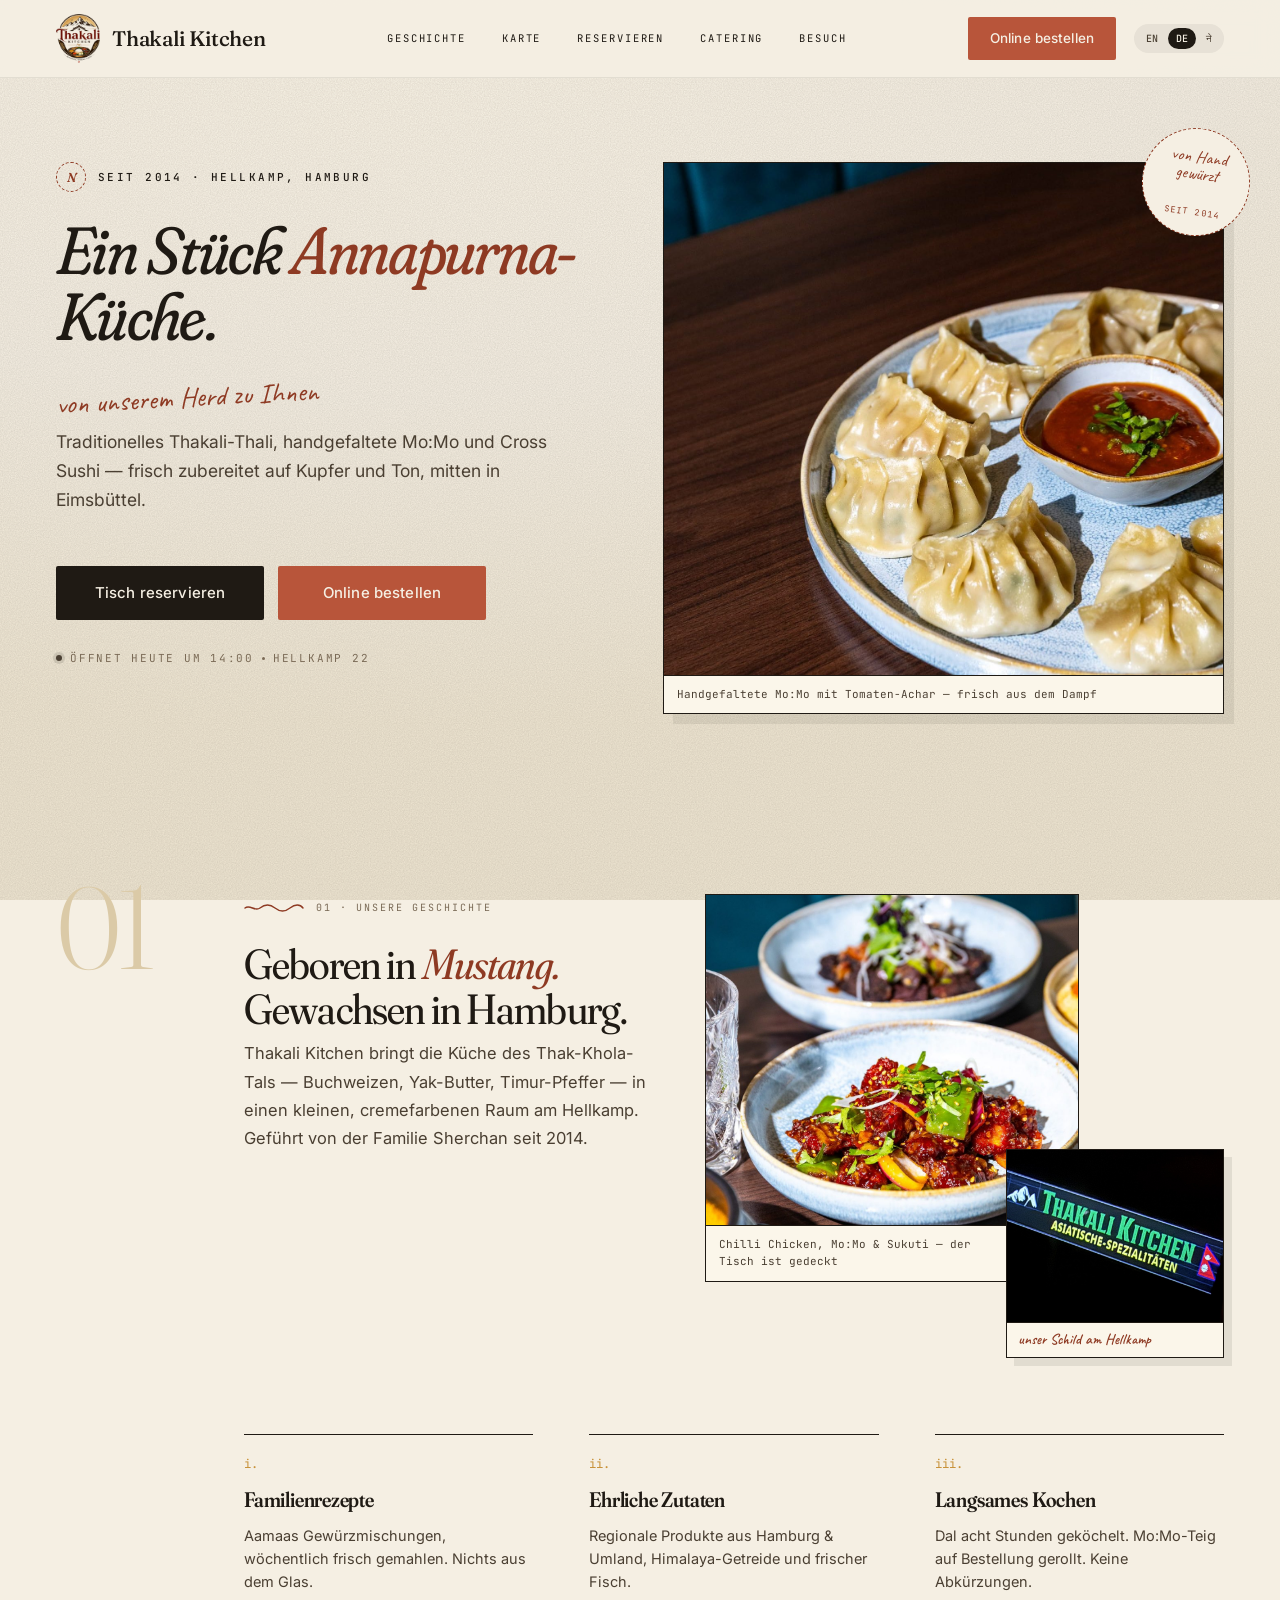
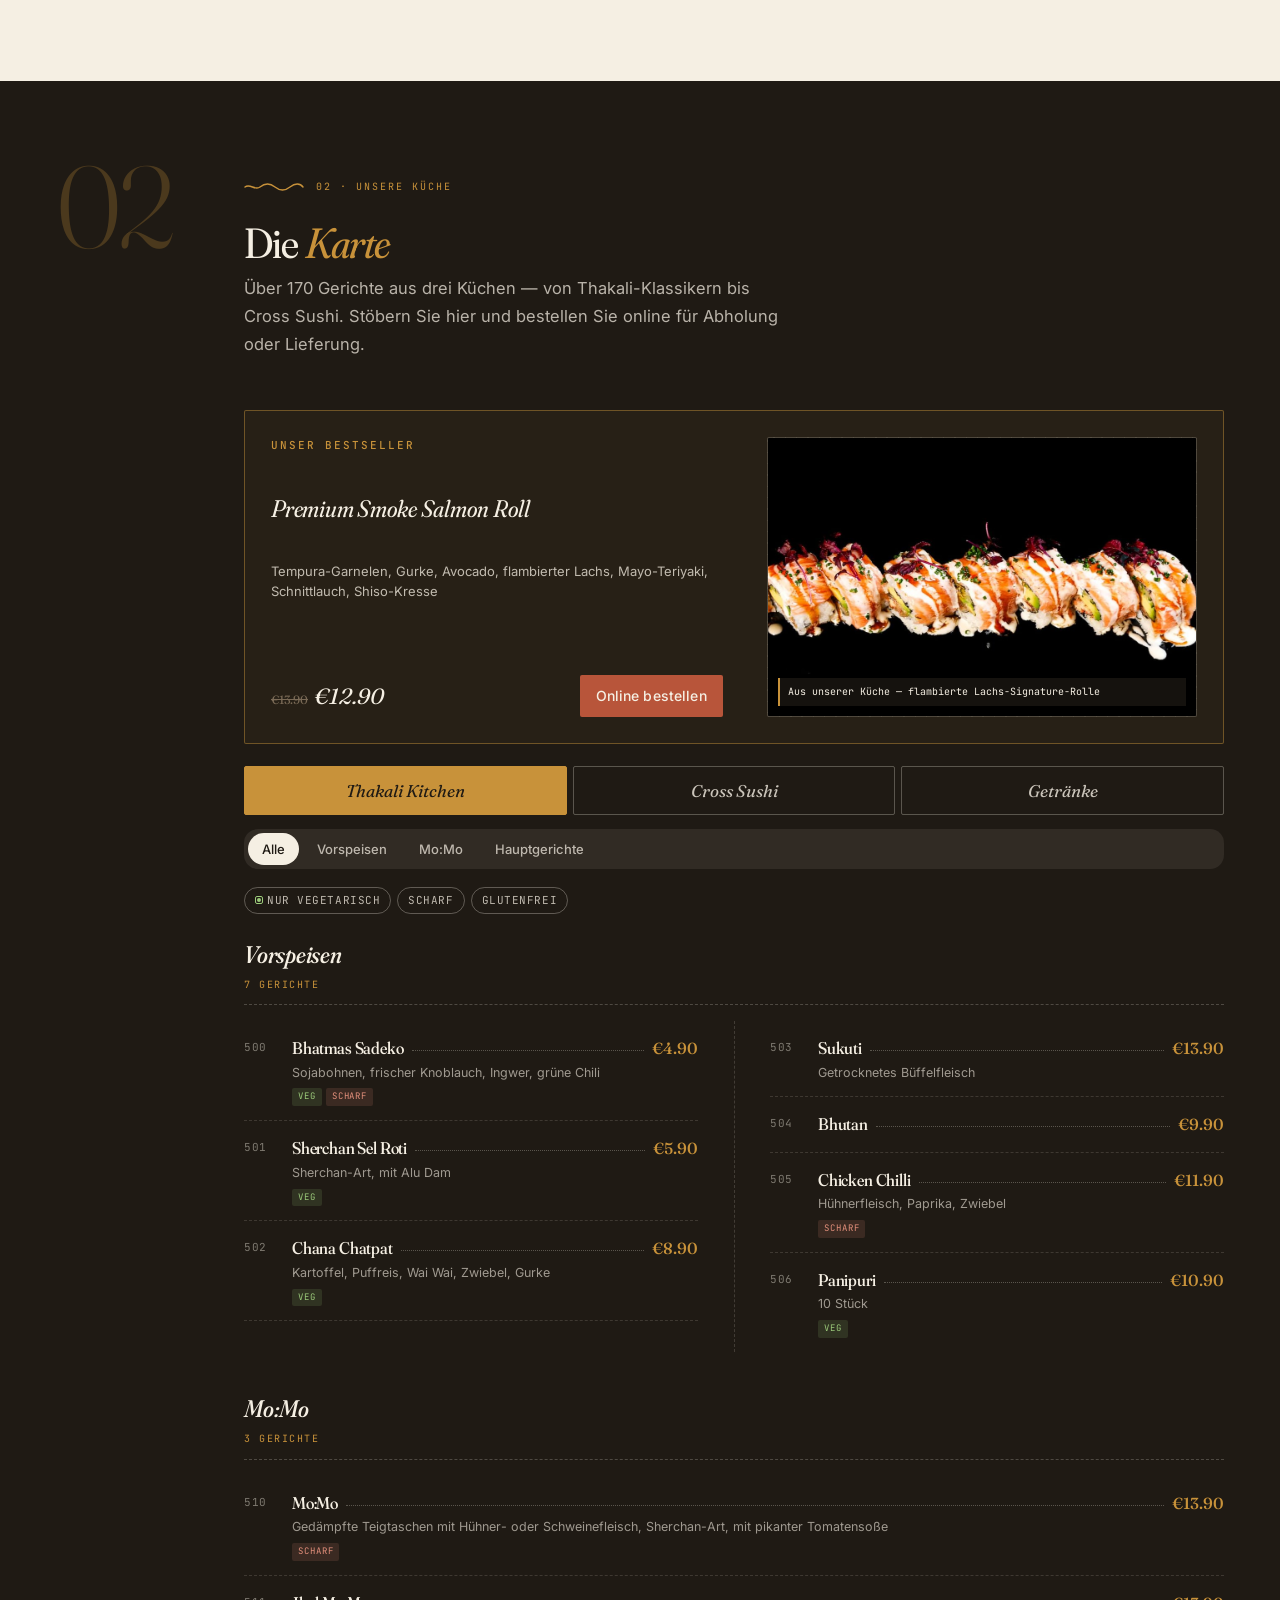
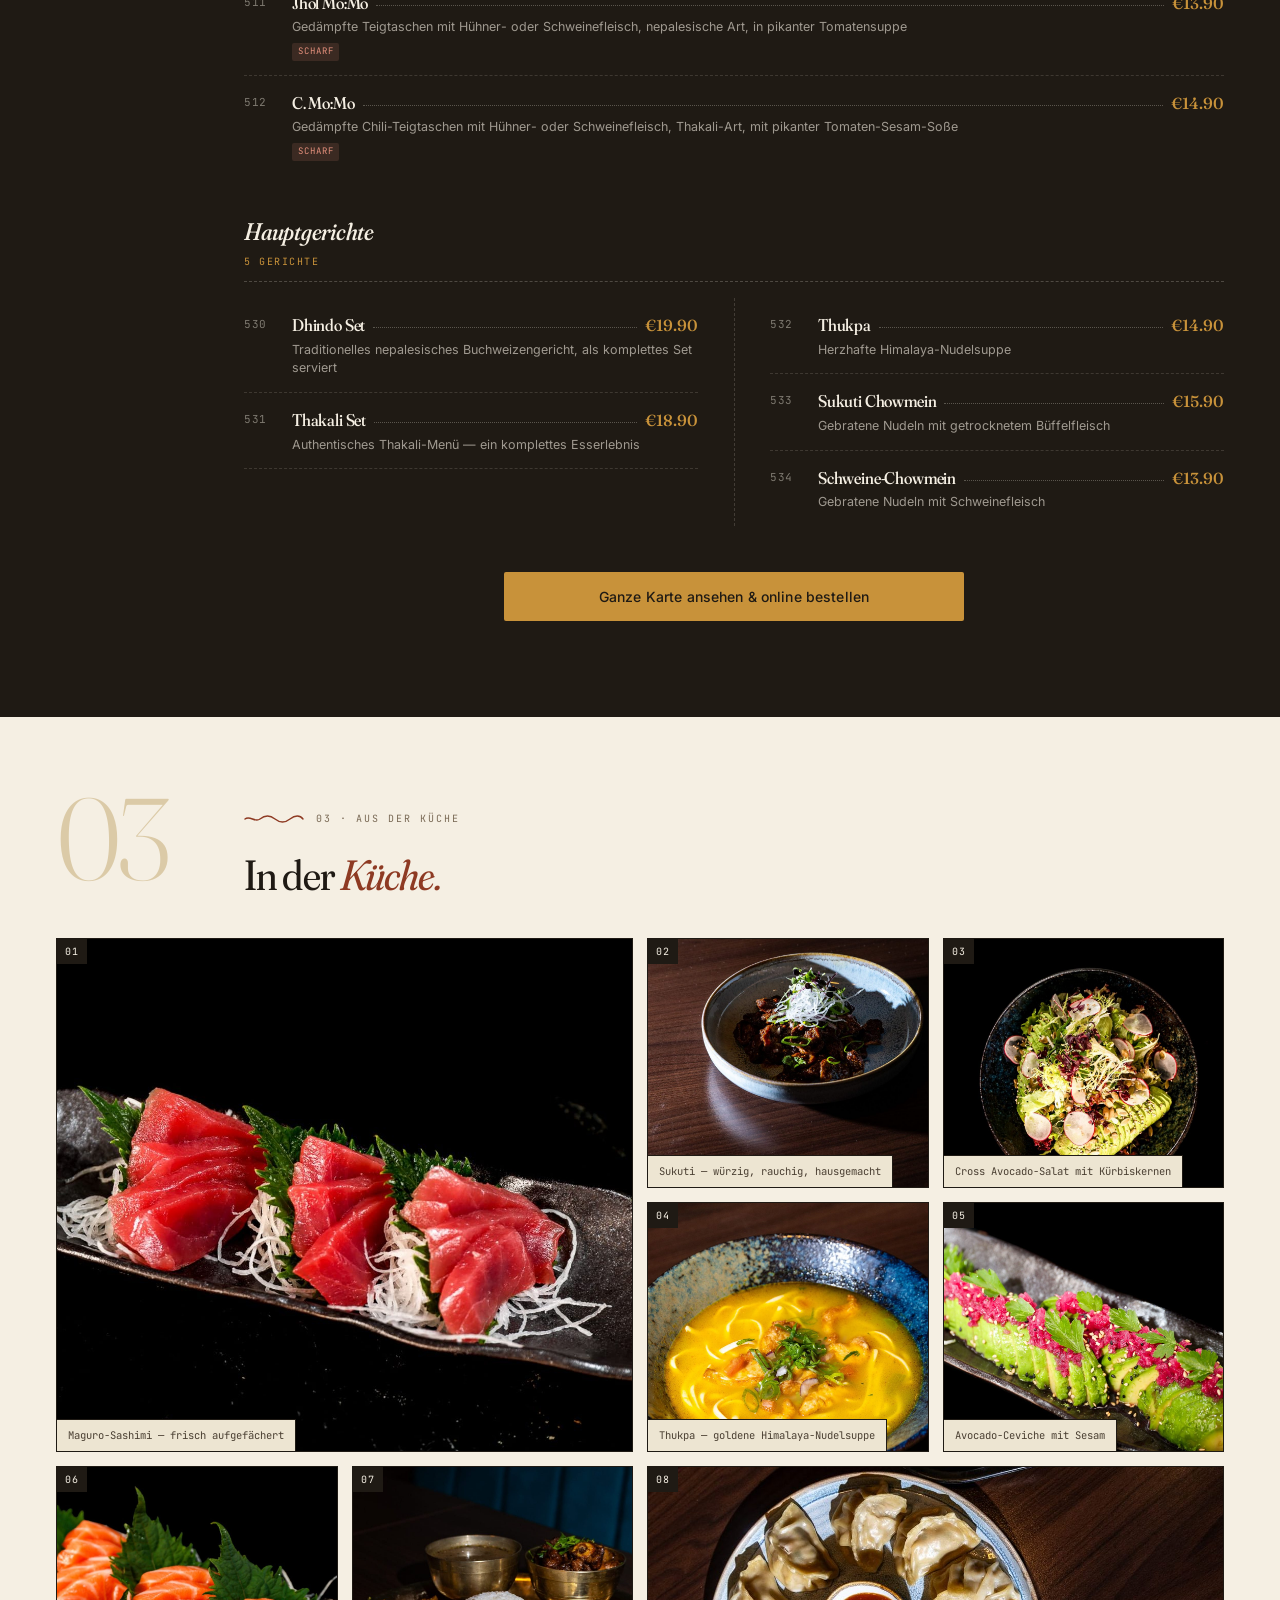
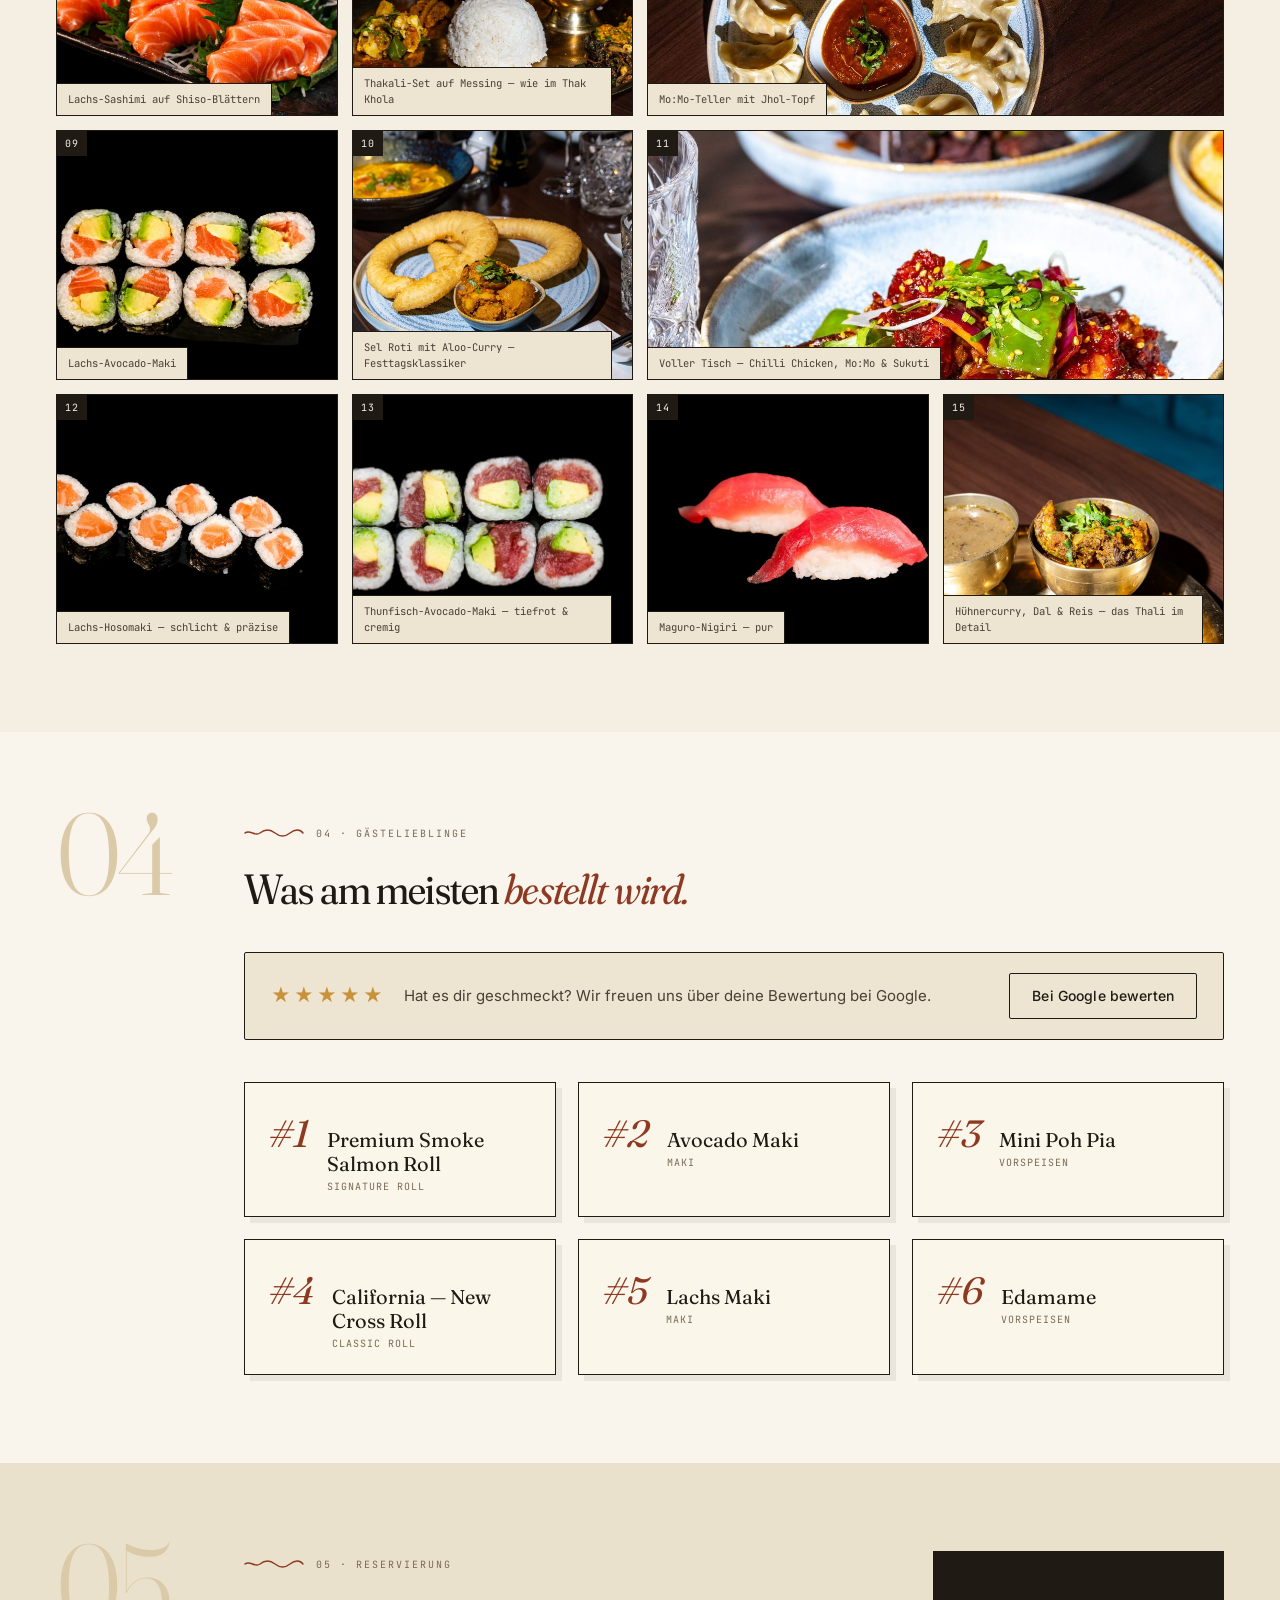
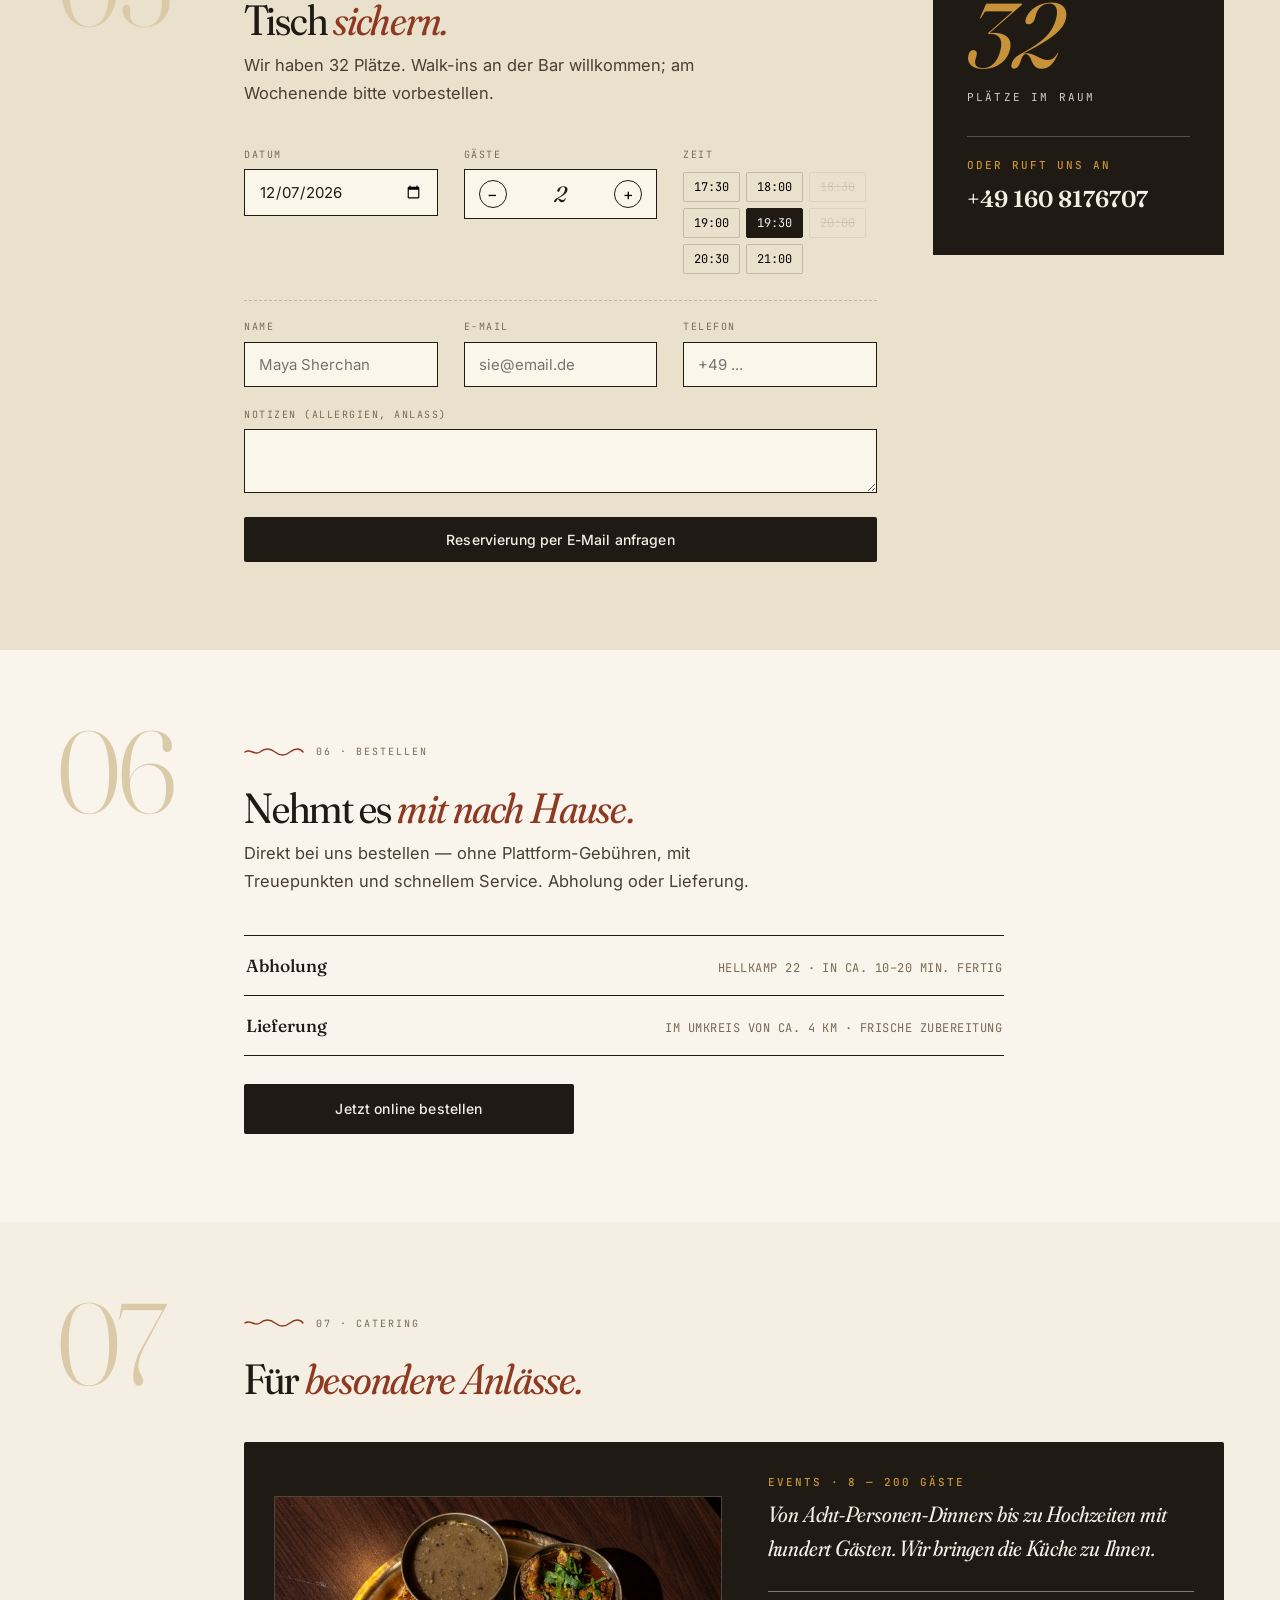
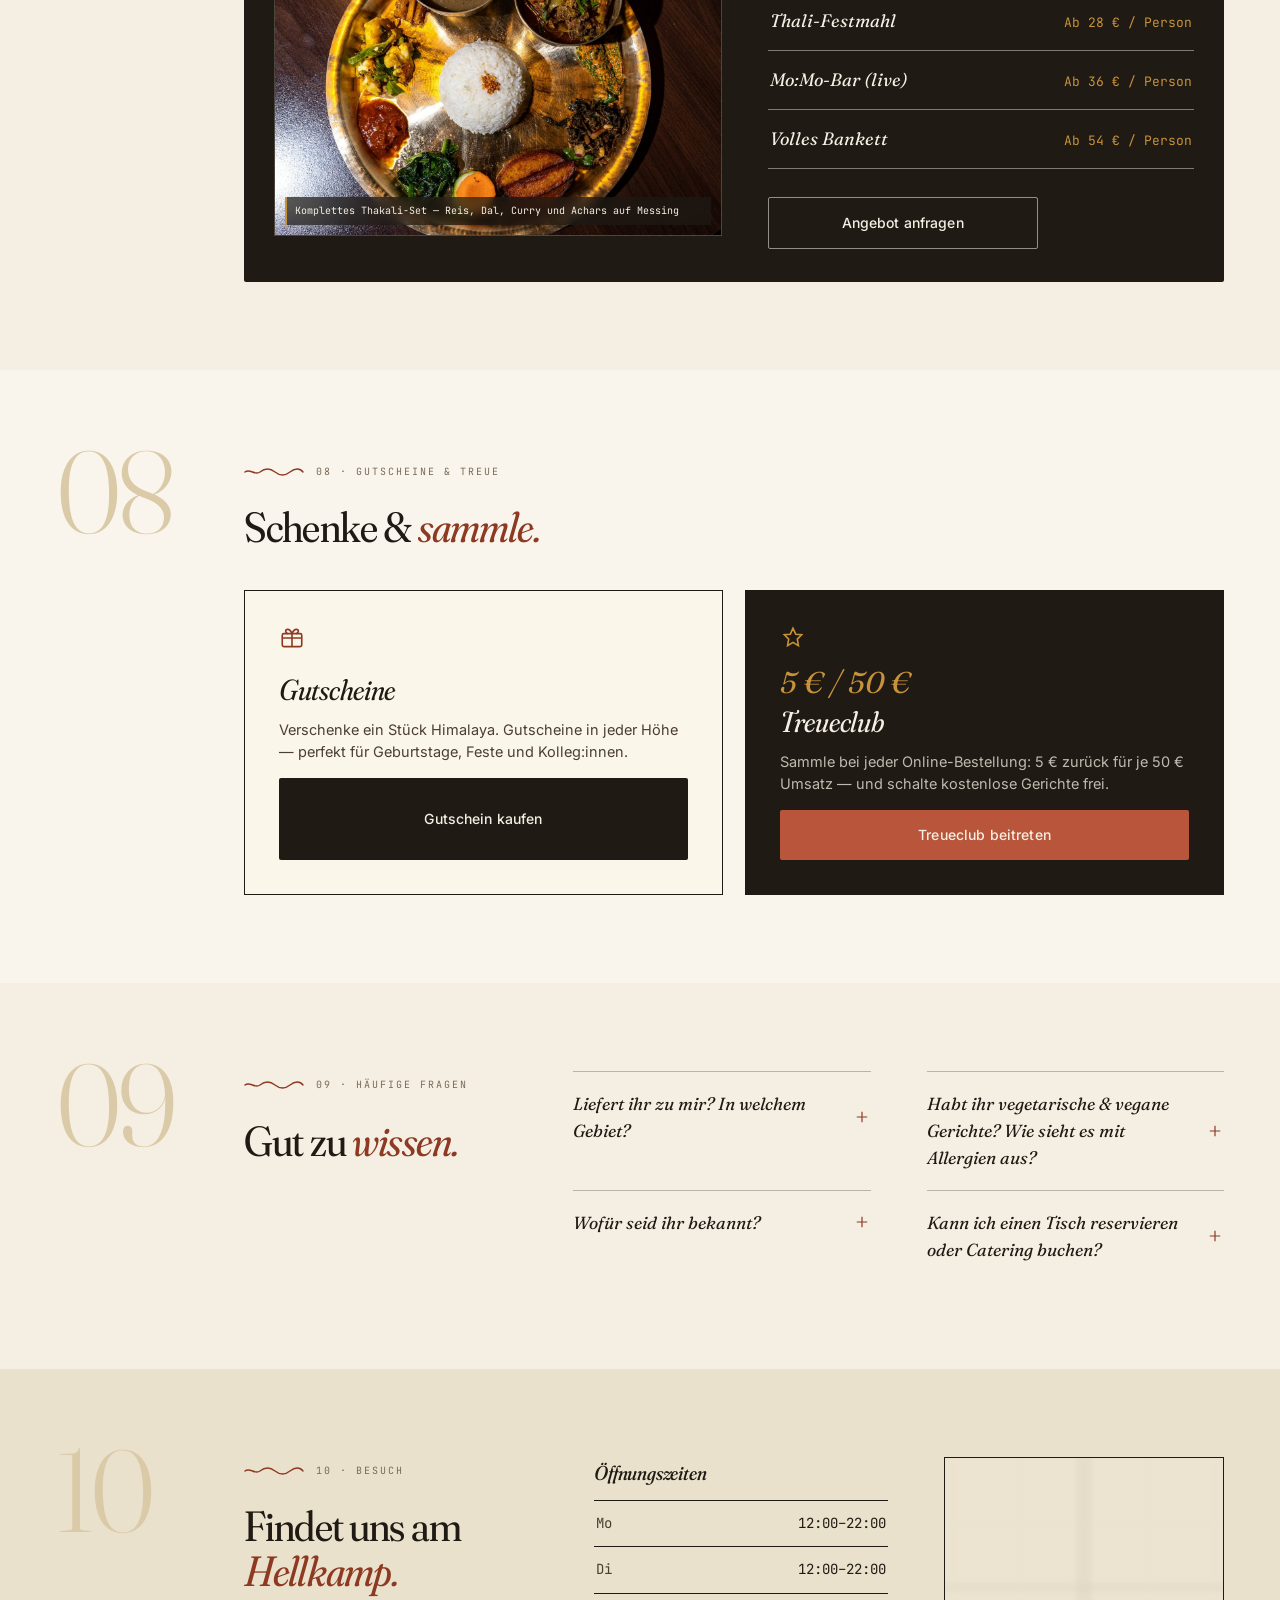
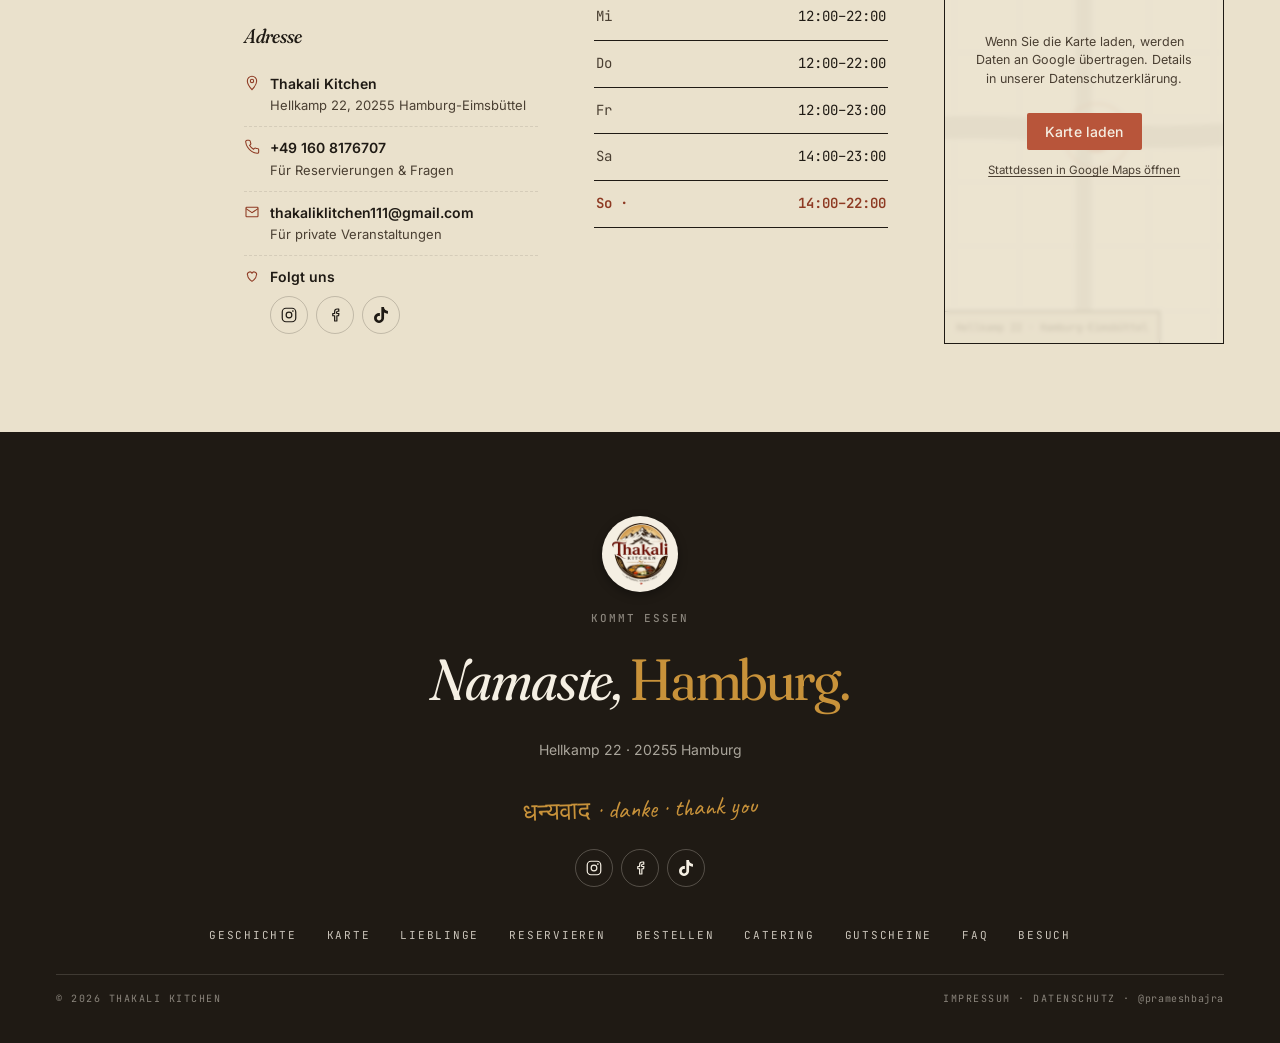
==== commit 840c3f58: "Complete the trilingual coverage, real map, TikTok and opening hours The three languages were only h" ====
--- a/index.html
+++ b/index.html
@@ -24,7 +24,7 @@
   <link rel="preconnect" href="https://fonts.gstatic.com" crossorigin/>
   <link href="https://fonts.googleapis.com/css2?family=Fraunces:ital,opsz,wght,SOFT@0,9..144,300..700,0..100;1,9..144,300..700,0..100&family=Caveat:wght@500;600;700&family=Inter:wght@400;500;600;700&family=JetBrains+Mono:wght@400;500&family=Tiro+Devanagari+Sanskrit:ital@0;1&display=swap" rel="stylesheet"/>
 
-  <link rel="stylesheet" href="css/style.css?v=4"/>
+  <link rel="stylesheet" href="css/style.css?v=5"/>
 
   <script type="application/ld+json">
   {
@@ -45,9 +45,16 @@
     "email": "thakaliklitchen111@gmail.com",
     "url": "https://thakalikitchen.de/",
     "acceptsReservations": "True",
+    "openingHoursSpecification": [
+      { "@type": "OpeningHoursSpecification", "dayOfWeek": ["Monday", "Tuesday", "Wednesday", "Thursday"], "opens": "12:00", "closes": "22:00" },
+      { "@type": "OpeningHoursSpecification", "dayOfWeek": "Friday", "opens": "12:00", "closes": "23:00" },
+      { "@type": "OpeningHoursSpecification", "dayOfWeek": "Saturday", "opens": "14:00", "closes": "23:00" },
+      { "@type": "OpeningHoursSpecification", "dayOfWeek": "Sunday", "opens": "14:00", "closes": "22:00" }
+    ],
     "sameAs": [
       "https://www.instagram.com/crosssushihamburg/",
-      "https://www.facebook.com/cross.sushi.hamburg"
+      "https://www.facebook.com/cross.sushi.hamburg",
+      "https://www.tiktok.com/@thakalikitchenhamburg"
     ]
   }
   </script>
@@ -57,7 +64,7 @@
 
     <!-- ============ TOPBAR ============ -->
     <header class="topbar">
-      <button class="icon-btn" id="navToggle" aria-label="Menü öffnen">
+      <button class="icon-btn" id="navToggle" aria-label="Menü öffnen" data-i18n-aria-label="a11y.navopen">
         <svg width="20" height="20" viewBox="0 0 24 24" fill="none" stroke="currentColor" stroke-width="1.6">
           <path d="M3 6h18M3 12h18M3 18h12"/>
         </svg>
@@ -66,7 +73,7 @@
         <img class="brand-logo" src="images/logo.png" alt="" width="38" height="43"/>
         <span>Thakali Kitchen</span>
       </a>
-      <nav class="topbar-nav" aria-label="Hauptnavigation">
+      <nav class="topbar-nav" aria-label="Hauptnavigation" data-i18n-aria-label="a11y.mainnav">
         <a href="#about" data-i18n="nav.about">Geschichte</a>
         <a href="#menu" data-i18n="nav.menu">Karte</a>
         <a href="#book" data-i18n="nav.book">Reservieren</a>
@@ -75,7 +82,7 @@
       </nav>
       <div class="topbar-actions">
         <a class="btn btn-terra topbar-order" href="https://www.crosssushi-hamburg.de/speisekarte/crosssushi" target="_blank" rel="noopener" data-i18n="cta.order">Online bestellen</a>
-        <div class="lang-pill" role="group" aria-label="Sprache wählen">
+        <div class="lang-pill" role="group" aria-label="Sprache wählen" data-i18n-aria-label="a11y.langsel">
           <button data-lang="en">EN</button>
           <button data-lang="de" class="active">DE</button>
           <button data-lang="ne">ने</button>
@@ -117,14 +124,14 @@
       </div>
 
       <div class="hero-img imgph">
-        <img src="images/hero-momo.jpg" alt="Handgefaltete Mo:Mo mit Tomaten-Achar" loading="eager"/>
-        <span class="imgph-tag">PHOTO · 4:5</span>
+        <img src="images/hero-momo.jpg" alt="Handgefaltete Mo:Mo mit Tomaten-Achar" data-i18n-alt="hero.imgcap" loading="eager"/>
+        <span class="imgph-tag" data-i18n-tag="tag.photo" data-ratio="4:5">PHOTO · 4:5</span>
         <span class="imgph-cap" data-i18n="hero.imgcap">Handgefaltete Mo:Mo mit Tomaten-Achar — frisch aus dem Dampf</span>
       </div>
 
       <div class="hero-meta">
-        <span class="live-dot"></span>
-        <span data-i18n="hero.open">Geöffnet bis 22:00</span>
+        <span class="live-dot" id="openDot"></span>
+        <span id="openBadge">Geöffnet bis 22:00</span>
         <span class="dot"></span>
         <span>HELLKAMP 22</span>
       </div>
@@ -147,12 +154,12 @@
 
       <div class="story-photos">
         <div class="imgph story-main">
-          <img src="images/gallery-11-table-spread.jpg" alt="Gedeckter Tisch mit Chilli Chicken, Mo:Mo und Sukuti" loading="lazy"/>
-          <span class="imgph-tag">PHOTO · 4:3</span>
+          <img src="images/gallery-11-table-spread.jpg" alt="Gedeckter Tisch mit Chilli Chicken, Mo:Mo und Sukuti" data-i18n-alt="story.imgcap" loading="lazy"/>
+          <span class="imgph-tag" data-i18n-tag="tag.photo" data-ratio="4:3">PHOTO · 4:3</span>
           <span class="imgph-cap" data-i18n="story.imgcap">Chilli Chicken, Mo:Mo & Sukuti — der Tisch ist gedeckt</span>
         </div>
         <figure class="polaroid">
-          <img src="images/storefront-night.jpg" alt="Leuchtreklame von Thakali Kitchen bei Nacht" loading="lazy"/>
+          <img src="images/storefront-night.jpg" alt="Leuchtreklame von Thakali Kitchen bei Nacht" data-i18n-alt="story.polaroid" loading="lazy"/>
           <figcaption data-i18n="story.polaroid">unser Schild am Hellkamp</figcaption>
         </figure>
       </div>
@@ -215,7 +222,7 @@
       <div class="section-head">
         <div class="divider">
           <svg width="60" height="10" viewBox="0 0 60 10" fill="none" stroke="currentColor" stroke-width="1.4" stroke-linecap="round"><path d="M1 5 C 6 1, 11 9, 16 5 S 26 1, 31 5 S 41 9, 46 5 S 56 1, 59 5"/></svg>
-          <span class="label" data-i18n="gallery.eyebrow">03 · DER RAUM</span>
+          <span class="label" data-i18n="gallery.eyebrow">03 · AUS DER KÜCHE</span>
         </div>
         <h2>
           <span data-i18n="gallery.title.1">In der</span>
@@ -223,21 +230,21 @@
         </h2>
       </div>
       <div class="gallery-grid">
-        <div class="imgph"><img src="images/gallery-1-maguro-sashimi.jpg" alt="Maguro-Sashimi, aufgefächert auf dunkler Steingutplatte" loading="lazy"/><span class="imgph-tag">01</span><span class="imgph-cap" data-i18n="gallery.cap.1">Maguro-Sashimi — frisch aufgefächert</span></div>
-        <div class="imgph"><img src="images/gallery-2-sukuti.jpg" alt="Sukuti mit Rettich und Microgreens" loading="lazy"/><span class="imgph-tag">02</span><span class="imgph-cap" data-i18n="gallery.cap.2">Sukuti — würzig, rauchig, hausgemacht</span></div>
-        <div class="imgph"><img src="images/gallery-3-avocado-salat.jpg" alt="Cross Avocado-Salat mit Kürbiskernen" loading="lazy"/><span class="imgph-tag">03</span><span class="imgph-cap" data-i18n="gallery.cap.3">Cross Avocado-Salat mit Kürbiskernen</span></div>
-        <div class="imgph"><img src="images/gallery-4-thukpa.jpg" alt="Thukpa — Himalaya-Nudelsuppe mit goldener Brühe" loading="lazy"/><span class="imgph-tag">04</span><span class="imgph-cap" data-i18n="gallery.cap.4">Thukpa — goldene Himalaya-Nudelsuppe</span></div>
-        <div class="imgph"><img src="images/gallery-5-avocado-ceviche.jpg" alt="Avocado-Ceviche mit Sesam und Ponzu" loading="lazy"/><span class="imgph-tag">05</span><span class="imgph-cap" data-i18n="gallery.cap.5">Avocado-Ceviche mit Sesam</span></div>
-        <div class="imgph"><img src="images/gallery-6-lachs-sashimi.jpg" alt="Lachs-Sashimi auf Shiso-Blättern" loading="lazy"/><span class="imgph-tag">06</span><span class="imgph-cap" data-i18n="gallery.cap.6">Lachs-Sashimi auf Shiso-Blättern</span></div>
-        <div class="imgph"><img src="images/gallery-7-thakali-set.jpg" alt="Thakali-Set auf Messingthali" loading="lazy"/><span class="imgph-tag">07</span><span class="imgph-cap" data-i18n="gallery.cap.7">Thakali-Set auf Messing — wie im Thak Khola</span></div>
-        <div class="imgph"><img src="images/gallery-8-momo-jhol.jpg" alt="Mo:Mo-Teller mit Jhol im Steintopf" loading="lazy"/><span class="imgph-tag">08</span><span class="imgph-cap" data-i18n="gallery.cap.8">Mo:Mo-Teller mit Jhol-Topf</span></div>
-        <div class="imgph"><img src="images/gallery-9-lachs-avocado-maki.jpg" alt="Lachs-Avocado-Maki" loading="lazy"/><span class="imgph-tag">09</span><span class="imgph-cap" data-i18n="gallery.cap.9">Lachs-Avocado-Maki</span></div>
-        <div class="imgph"><img src="images/gallery-10-sel-roti.jpg" alt="Sel Roti — frittierte Reisringe mit Aloo-Curry" loading="lazy"/><span class="imgph-tag">10</span><span class="imgph-cap" data-i18n="gallery.cap.10">Sel Roti mit Aloo-Curry — Festtagsklassiker</span></div>
-        <div class="imgph"><img src="images/gallery-11-table-spread.jpg" alt="Gedeckter Tisch mit Chilli Chicken, Mo:Mo und Sukuti" loading="lazy"/><span class="imgph-tag">11</span><span class="imgph-cap" data-i18n="gallery.cap.11">Voller Tisch — Chilli Chicken, Mo:Mo & Sukuti</span></div>
-        <div class="imgph"><img src="images/gallery-12-lachs-hosomaki.jpg" alt="Lachs-Hosomaki in versetzter Reihe auf schwarzem Grund" loading="lazy"/><span class="imgph-tag">12</span><span class="imgph-cap" data-i18n="gallery.cap.12">Lachs-Hosomaki — schlicht & präzise</span></div>
-        <div class="imgph"><img src="images/gallery-13-thunfisch-avocado-maki.jpg" alt="Thunfisch-Avocado-Maki auf schwarzem Grund" loading="lazy"/><span class="imgph-tag">13</span><span class="imgph-cap" data-i18n="gallery.cap.13">Thunfisch-Avocado-Maki — tiefrot & cremig</span></div>
-        <div class="imgph"><img src="images/gallery-14-maguro-nigiri.jpg" alt="Zwei Maguro-Nigiri, minimalistisch angerichtet" loading="lazy"/><span class="imgph-tag">14</span><span class="imgph-cap" data-i18n="gallery.cap.14">Maguro-Nigiri — pur</span></div>
-        <div class="imgph"><img src="images/gallery-15-thali-detail.jpg" alt="Nahaufnahme: Hühnercurry, Dal und Reis auf Messingthali" loading="lazy"/><span class="imgph-tag">15</span><span class="imgph-cap" data-i18n="gallery.cap.15">Hühnercurry, Dal & Reis — das Thali im Detail</span></div>
+        <div class="imgph"><img src="images/gallery-1-maguro-sashimi.jpg" alt="Maguro-Sashimi, aufgefächert auf dunkler Steingutplatte" data-i18n-alt="gallery.cap.1" loading="lazy"/><span class="imgph-tag" data-num="01">01</span><span class="imgph-cap" data-i18n="gallery.cap.1">Maguro-Sashimi — frisch aufgefächert</span></div>
+        <div class="imgph"><img src="images/gallery-2-sukuti.jpg" alt="Sukuti mit Rettich und Microgreens" data-i18n-alt="gallery.cap.2" loading="lazy"/><span class="imgph-tag" data-num="02">02</span><span class="imgph-cap" data-i18n="gallery.cap.2">Sukuti — würzig, rauchig, hausgemacht</span></div>
+        <div class="imgph"><img src="images/gallery-3-avocado-salat.jpg" alt="Cross Avocado-Salat mit Kürbiskernen" data-i18n-alt="gallery.cap.3" loading="lazy"/><span class="imgph-tag" data-num="03">03</span><span class="imgph-cap" data-i18n="gallery.cap.3">Cross Avocado-Salat mit Kürbiskernen</span></div>
+        <div class="imgph"><img src="images/gallery-4-thukpa.jpg" alt="Thukpa — Himalaya-Nudelsuppe mit goldener Brühe" data-i18n-alt="gallery.cap.4" loading="lazy"/><span class="imgph-tag" data-num="04">04</span><span class="imgph-cap" data-i18n="gallery.cap.4">Thukpa — goldene Himalaya-Nudelsuppe</span></div>
+        <div class="imgph"><img src="images/gallery-5-avocado-ceviche.jpg" alt="Avocado-Ceviche mit Sesam und Ponzu" data-i18n-alt="gallery.cap.5" loading="lazy"/><span class="imgph-tag" data-num="05">05</span><span class="imgph-cap" data-i18n="gallery.cap.5">Avocado-Ceviche mit Sesam</span></div>
+        <div class="imgph"><img src="images/gallery-6-lachs-sashimi.jpg" alt="Lachs-Sashimi auf Shiso-Blättern" data-i18n-alt="gallery.cap.6" loading="lazy"/><span class="imgph-tag" data-num="06">06</span><span class="imgph-cap" data-i18n="gallery.cap.6">Lachs-Sashimi auf Shiso-Blättern</span></div>
+        <div class="imgph"><img src="images/gallery-7-thakali-set.jpg" alt="Thakali-Set auf Messingthali" data-i18n-alt="gallery.cap.7" loading="lazy"/><span class="imgph-tag" data-num="07">07</span><span class="imgph-cap" data-i18n="gallery.cap.7">Thakali-Set auf Messing — wie im Thak Khola</span></div>
+        <div class="imgph"><img src="images/gallery-8-momo-jhol.jpg" alt="Mo:Mo-Teller mit Jhol im Steintopf" data-i18n-alt="gallery.cap.8" loading="lazy"/><span class="imgph-tag" data-num="08">08</span><span class="imgph-cap" data-i18n="gallery.cap.8">Mo:Mo-Teller mit Jhol-Topf</span></div>
+        <div class="imgph"><img src="images/gallery-9-lachs-avocado-maki.jpg" alt="Lachs-Avocado-Maki" data-i18n-alt="gallery.cap.9" loading="lazy"/><span class="imgph-tag" data-num="09">09</span><span class="imgph-cap" data-i18n="gallery.cap.9">Lachs-Avocado-Maki</span></div>
+        <div class="imgph"><img src="images/gallery-10-sel-roti.jpg" alt="Sel Roti — frittierte Reisringe mit Aloo-Curry" data-i18n-alt="gallery.cap.10" loading="lazy"/><span class="imgph-tag" data-num="10">10</span><span class="imgph-cap" data-i18n="gallery.cap.10">Sel Roti mit Aloo-Curry — Festtagsklassiker</span></div>
+        <div class="imgph"><img src="images/gallery-11-table-spread.jpg" alt="Gedeckter Tisch mit Chilli Chicken, Mo:Mo und Sukuti" data-i18n-alt="gallery.cap.11" loading="lazy"/><span class="imgph-tag" data-num="11">11</span><span class="imgph-cap" data-i18n="gallery.cap.11">Voller Tisch — Chilli Chicken, Mo:Mo & Sukuti</span></div>
+        <div class="imgph"><img src="images/gallery-12-lachs-hosomaki.jpg" alt="Lachs-Hosomaki in versetzter Reihe auf schwarzem Grund" data-i18n-alt="gallery.cap.12" loading="lazy"/><span class="imgph-tag" data-num="12">12</span><span class="imgph-cap" data-i18n="gallery.cap.12">Lachs-Hosomaki — schlicht & präzise</span></div>
+        <div class="imgph"><img src="images/gallery-13-thunfisch-avocado-maki.jpg" alt="Thunfisch-Avocado-Maki auf schwarzem Grund" data-i18n-alt="gallery.cap.13" loading="lazy"/><span class="imgph-tag" data-num="13">13</span><span class="imgph-cap" data-i18n="gallery.cap.13">Thunfisch-Avocado-Maki — tiefrot & cremig</span></div>
+        <div class="imgph"><img src="images/gallery-14-maguro-nigiri.jpg" alt="Zwei Maguro-Nigiri, minimalistisch angerichtet" data-i18n-alt="gallery.cap.14" loading="lazy"/><span class="imgph-tag" data-num="14">14</span><span class="imgph-cap" data-i18n="gallery.cap.14">Maguro-Nigiri — pur</span></div>
+        <div class="imgph"><img src="images/gallery-15-thali-detail.jpg" alt="Nahaufnahme: Hühnercurry, Dal und Reis auf Messingthali" data-i18n-alt="gallery.cap.15" loading="lazy"/><span class="imgph-tag" data-num="15">15</span><span class="imgph-cap" data-i18n="gallery.cap.15">Hühnercurry, Dal & Reis — das Thali im Detail</span></div>
       </div>
     </section>
 
@@ -289,9 +296,9 @@
           <div class="field">
             <label data-i18n="field.party">GÄSTE</label>
             <div class="party-stepper">
-              <button type="button" id="partyMinus" aria-label="Weniger">−</button>
+              <button type="button" id="partyMinus" aria-label="Weniger Gäste" data-i18n-aria-label="a11y.less">−</button>
               <span class="num" id="partyNum">2</span>
-              <button type="button" id="partyPlus" aria-label="Mehr">+</button>
+              <button type="button" id="partyPlus" aria-label="Mehr Gäste" data-i18n-aria-label="a11y.more">+</button>
             </div>
           </div>
         </div>
@@ -305,16 +312,16 @@
 
         <div class="field">
           <label data-i18n="field.name">NAME</label>
-          <input type="text" name="name" required placeholder="Maya Sherchan"/>
+          <input type="text" name="name" required placeholder="Maya Sherchan" data-i18n-placeholder="ph.name"/>
         </div>
         <div class="field-row">
           <div class="field">
             <label data-i18n="field.email">E-MAIL</label>
-            <input type="email" name="email" placeholder="sie@email.de"/>
+            <input type="email" name="email" placeholder="sie@email.de" data-i18n-placeholder="ph.email"/>
           </div>
           <div class="field">
             <label data-i18n="field.phone">TELEFON</label>
-            <input type="tel" name="phone" placeholder="+49 ..."/>
+            <input type="tel" name="phone" placeholder="+49 ..." data-i18n-placeholder="ph.phone"/>
           </div>
         </div>
         <div class="field">
@@ -327,9 +334,9 @@
 
       <aside class="book-aside" aria-hidden="true">
         <div class="seat-figure">32</div>
-        <div class="seat-label" data-i18n="book.seats">PLÄTZE IM RAUM</div>
+        <div class="seat-label" data-i18n="book.seats">Plätze im Raum</div>
         <div class="aside-call">
-          <div class="eyebrow" data-i18n="book.call">ODER RUFT UNS AN</div>
+          <div class="eyebrow" data-i18n="book.call">oder ruft uns an</div>
           <a href="tel:+491608176707" tabindex="-1">+49 160 8176707</a>
         </div>
       </aside>
@@ -382,8 +389,8 @@
         <h3 style="margin-top:6px" data-i18n="cater.p">Von Acht-Personen-Dinners bis zu Hochzeiten mit hundert Gästen. Wir bringen die Küche zu Ihnen.</h3>
         <div class="cater-photo" style="margin:22px 0 14px">
           <div class="imgph">
-            <img src="images/catering-thakali-set.jpg" alt="Komplettes Thakali-Set auf Messingthali von oben" loading="lazy"/>
-            <span class="imgph-tag" style="background:var(--mustard); color:var(--ink)">PHOTO · 16:10</span>
+            <img src="images/catering-thakali-set.jpg" alt="Komplettes Thakali-Set auf Messingthali von oben" data-i18n-alt="cater.imgcap" loading="lazy"/>
+            <span class="imgph-tag" style="background:var(--mustard); color:var(--ink)" data-i18n-tag="tag.photo" data-ratio="16:10">PHOTO · 16:10</span>
             <span class="imgph-cap" style="background:rgba(31,26,20,0.7); color:var(--paper); border-left-color:var(--mustard)" data-i18n="cater.imgcap">Komplettes Thakali-Set — Reis, Dal, Curry und Achars auf Messing</span>
           </div>
         </div>
@@ -413,8 +420,8 @@
           <span class="label" data-i18n="offers.eyebrow">08 · GUTSCHEINE & TREUE</span>
         </div>
         <h2>
-          <span data-i18n="offers.title.1">Schenken &</span>
-          <span class="it" data-i18n="offers.title.accent">gesammelt.</span>
+          <span data-i18n="offers.title.1">Schenke &</span>
+          <span class="it" data-i18n="offers.title.accent">sammle.</span>
         </h2>
       </div>
       <div class="offer-grid">
@@ -517,6 +524,9 @@
               <a class="social-link" href="https://www.facebook.com/cross.sushi.hamburg" target="_blank" rel="noopener" aria-label="Facebook">
                 <svg width="18" height="18" viewBox="0 0 24 24" fill="none" stroke="currentColor" stroke-width="1.6" stroke-linejoin="round"><path d="M14 8.5c0-1 .6-1.5 1.6-1.5H17V4.2C16.6 4.1 15.7 4 14.9 4 12.9 4 11.5 5.2 11.5 7.5V10H9v3h2.5v7h3v-7h2.3l.4-3h-2.7z"/></svg>
               </a>
+              <a class="social-link" href="https://www.tiktok.com/@thakalikitchenhamburg" target="_blank" rel="noopener" aria-label="TikTok">
+                <svg width="16" height="16" viewBox="0 0 24 24" fill="currentColor" stroke="none"><path d="M12.53.02c1.31-.02 2.61-.01 3.91-.02.08 1.53.63 3.09 1.75 4.17 1.12 1.11 2.7 1.62 4.24 1.79v4.03c-1.44-.05-2.89-.35-4.2-.97-.57-.26-1.1-.59-1.62-.93-.01 2.92.01 5.84-.02 8.75-.08 1.4-.54 2.79-1.35 3.94-1.31 1.92-3.58 3.17-5.91 3.21-1.43.08-2.86-.31-4.08-1.03-2.02-1.19-3.44-3.37-3.65-5.71-.02-.5-.03-1-.01-1.49.18-1.9 1.12-3.72 2.58-4.96 1.66-1.44 3.98-2.13 6.15-1.72.02 1.48-.04 2.96-.04 4.44-.99-.32-2.15-.23-3.02.37-.63.41-1.11 1.04-1.36 1.75-.21.51-.15 1.07-.14 1.61.24 1.64 1.82 3.02 3.5 2.87 1.12-.01 2.19-.66 2.77-1.61.19-.33.4-.67.41-1.06.1-1.79.06-3.57.07-5.36.01-4.03-.01-8.05.02-12.07z"/></svg>
+              </a>
             </div>
           </div>
         </div>
@@ -527,10 +537,10 @@
         <div class="hours-grid" id="hoursGrid"></div>
       </div>
 
-      <div class="map-card imgph">
-        <span class="imgph-tag">MAP · 4:3</span>
+      <div class="map-card imgph" id="mapCard">
+        <span class="imgph-tag" data-i18n-tag="tag.map" data-ratio="4:3">MAP · 4:3</span>
         <span class="imgph-cap" data-i18n="contact.mapcap">Hellkamp 22 · Hamburg-Eimsbüttel</span>
-        <svg width="100%" height="100%" viewBox="0 0 400 300" preserveAspectRatio="xMidYMid slice" style="position:absolute; inset:0; opacity:0.6">
+        <svg class="map-sketch" width="100%" height="100%" viewBox="0 0 400 300" preserveAspectRatio="xMidYMid slice" style="position:absolute; inset:0; opacity:0.6" aria-hidden="true">
           <defs>
             <pattern id="gridPat" width="40" height="40" patternUnits="userSpaceOnUse">
               <path d="M 40 0 L 0 0 0 40" fill="none" stroke="rgba(31,26,20,0.08)" stroke-width="1"/>
@@ -543,6 +553,12 @@
           <circle cx="208" cy="172" r="10" fill="var(--terracotta)"/>
           <circle cx="208" cy="172" r="20" fill="none" stroke="var(--terracotta)" stroke-width="2" opacity="0.4"/>
         </svg>
+        <!-- Google Maps only loads once the guest asks for it — no request to Google before then. -->
+        <div class="map-consent" id="mapConsent">
+          <p data-i18n="map.consent.p">Wenn Sie die Karte laden, werden Daten an Google übertragen. Details in unserer Datenschutzerklärung.</p>
+          <button type="button" class="btn btn-terra" id="mapConsentBtn" data-i18n="map.consent.btn">Karte laden</button>
+          <a href="https://maps.google.com/?q=Hellkamp+22+20255+Hamburg" target="_blank" rel="noopener" data-i18n="map.consent.alt">Stattdessen in Google Maps öffnen</a>
+        </div>
       </div>
     </section>
 
@@ -550,7 +566,7 @@
     <footer class="footer">
       <img class="footer-logo" src="images/logo.png" alt="" width="58" height="65" loading="lazy"/>
       <div class="eyebrow" style="color:rgba(245,239,227,0.5)" data-i18n="footer.eyebrow">KOMMT ESSEN</div>
-      <h2 style="margin-top:8px">Namaste, <span style="font-style:normal; color:var(--mustard)">Hamburg.</span></h2>
+      <h2 style="margin-top:8px"><span data-i18n="footer.namaste.1">Namaste,</span> <span style="font-style:normal; color:var(--mustard)" data-i18n="footer.namaste.2">Hamburg.</span></h2>
       <p style="margin-top:14px" data-i18n="footer.addr">Hellkamp 22 · 20255 Hamburg</p>
       <div class="footer-hand" style="margin-top:16px">धन्यवाद · danke · thank you</div>
 
@@ -561,9 +577,12 @@
         <a class="social-link" href="https://www.facebook.com/cross.sushi.hamburg" target="_blank" rel="noopener" aria-label="Facebook">
           <svg width="18" height="18" viewBox="0 0 24 24" fill="none" stroke="currentColor" stroke-width="1.6" stroke-linejoin="round"><path d="M14 8.5c0-1 .6-1.5 1.6-1.5H17V4.2C16.6 4.1 15.7 4 14.9 4 12.9 4 11.5 5.2 11.5 7.5V10H9v3h2.5v7h3v-7h2.3l.4-3h-2.7z"/></svg>
         </a>
-      </div>
-
-      <nav class="footer-nav" aria-label="Fußzeilen-Navigation">
+        <a class="social-link" href="https://www.tiktok.com/@thakalikitchenhamburg" target="_blank" rel="noopener" aria-label="TikTok">
+          <svg width="16" height="16" viewBox="0 0 24 24" fill="currentColor" stroke="none"><path d="M12.53.02c1.31-.02 2.61-.01 3.91-.02.08 1.53.63 3.09 1.75 4.17 1.12 1.11 2.7 1.62 4.24 1.79v4.03c-1.44-.05-2.89-.35-4.2-.97-.57-.26-1.1-.59-1.62-.93-.01 2.92.01 5.84-.02 8.75-.08 1.4-.54 2.79-1.35 3.94-1.31 1.92-3.58 3.17-5.91 3.21-1.43.08-2.86-.31-4.08-1.03-2.02-1.19-3.44-3.37-3.65-5.71-.02-.5-.03-1-.01-1.49.18-1.9 1.12-3.72 2.58-4.96 1.66-1.44 3.98-2.13 6.15-1.72.02 1.48-.04 2.96-.04 4.44-.99-.32-2.15-.23-3.02.37-.63.41-1.11 1.04-1.36 1.75-.21.51-.15 1.07-.14 1.61.24 1.64 1.82 3.02 3.5 2.87 1.12-.01 2.19-.66 2.77-1.61.19-.33.4-.67.41-1.06.1-1.79.06-3.57.07-5.36.01-4.03-.01-8.05.02-12.07z"/></svg>
+        </a>
+      </div>
+
+      <nav class="footer-nav" aria-label="Fußzeilen-Navigation" data-i18n-aria-label="a11y.footernav">
         <a href="#about" data-i18n="nav.about">Geschichte</a>
         <a href="#menu" data-i18n="nav.menu">Karte</a>
         <a href="#reviews" data-i18n="nav.reviews">Lieblinge</a>
@@ -578,7 +597,7 @@
       <div class="footer-meta">
         <span>© 2026 Thakali Kitchen</span>
         <span>
-          <a href="impressum.html">Impressum</a> · <a href="datenschutz.html">Datenschutz</a> · <a class="footer-credit" href="https://prameshbajra.github.io" target="_blank" rel="noopener">@prameshbajra</a>
+          <a href="impressum.html" data-i18n="legal.impressum">Impressum</a> · <a href="datenschutz.html" data-i18n="legal.privacy">Datenschutz</a> · <a class="footer-credit" href="https://prameshbajra.github.io" target="_blank" rel="noopener">@prameshbajra</a>
         </span>
       </div>
     </footer>
@@ -590,7 +609,7 @@
     <div class="cart-sheet">
       <div style="display:flex; justify-content:space-between; align-items:center; margin-bottom:12px">
         <span class="eyebrow" data-i18n="nav.label">NAVIGATION</span>
-        <button class="icon-btn" data-close-drawer aria-label="Schließen">
+        <button class="icon-btn" data-close-drawer aria-label="Schließen" data-i18n-aria-label="a11y.close">
           <svg width="18" height="18" viewBox="0 0 24 24" fill="none" stroke="currentColor" stroke-width="1.6"><path d="M5 5l14 14M19 5L5 19"/></svg>
         </button>
       </div>
@@ -610,6 +629,9 @@
         <a class="social-link" href="https://www.facebook.com/cross.sushi.hamburg" target="_blank" rel="noopener" aria-label="Facebook">
           <svg width="18" height="18" viewBox="0 0 24 24" fill="none" stroke="currentColor" stroke-width="1.6" stroke-linejoin="round"><path d="M14 8.5c0-1 .6-1.5 1.6-1.5H17V4.2C16.6 4.1 15.7 4 14.9 4 12.9 4 11.5 5.2 11.5 7.5V10H9v3h2.5v7h3v-7h2.3l.4-3h-2.7z"/></svg>
         </a>
+        <a class="social-link" href="https://www.tiktok.com/@thakalikitchenhamburg" target="_blank" rel="noopener" aria-label="TikTok">
+          <svg width="16" height="16" viewBox="0 0 24 24" fill="currentColor" stroke="none"><path d="M12.53.02c1.31-.02 2.61-.01 3.91-.02.08 1.53.63 3.09 1.75 4.17 1.12 1.11 2.7 1.62 4.24 1.79v4.03c-1.44-.05-2.89-.35-4.2-.97-.57-.26-1.1-.59-1.62-.93-.01 2.92.01 5.84-.02 8.75-.08 1.4-.54 2.79-1.35 3.94-1.31 1.92-3.58 3.17-5.91 3.21-1.43.08-2.86-.31-4.08-1.03-2.02-1.19-3.44-3.37-3.65-5.71-.02-.5-.03-1-.01-1.49.18-1.9 1.12-3.72 2.58-4.96 1.66-1.44 3.98-2.13 6.15-1.72.02 1.48-.04 2.96-.04 4.44-.99-.32-2.15-.23-3.02.37-.63.41-1.11 1.04-1.36 1.75-.21.51-.15 1.07-.14 1.61.24 1.64 1.82 3.02 3.5 2.87 1.12-.01 2.19-.66 2.77-1.61.19-.33.4-.67.41-1.06.1-1.79.06-3.57.07-5.36.01-4.03-.01-8.05.02-12.07z"/></svg>
+        </a>
       </div>
     </div>
   </div>
@@ -617,7 +639,7 @@
   <!-- ============ TOASTS ============ -->
   <div class="toast-wrap" id="toastWrap"></div>
 
-  <script src="js/menu-data.js?v=4"></script>
-  <script src="js/main.js?v=4"></script>
+  <script src="js/menu-data.js?v=5"></script>
+  <script src="js/main.js?v=5"></script>
 </body>
 </html>
--- a/css/style.css
+++ b/css/style.css
@@ -299,6 +299,7 @@
 }
 .hero-meta .dot { width: 3px; height: 3px; border-radius: 50%; background: var(--ink-3); }
 .hero-meta .live-dot { width: 6px; height: 6px; border-radius: 50%; background: var(--forest); box-shadow: 0 0 0 3px rgba(74,107,58,0.18); }
+.hero-meta .live-dot.is-closed { background: var(--ink-2); box-shadow: 0 0 0 3px rgba(31,26,20,0.12); }
 
 /* ============== Buttons ============== */
 
@@ -974,6 +975,48 @@
   border: 1px solid rgba(31,26,20,0.12);
   background: #E8E0CB;
 }
+.map-consent {
+  position: absolute;
+  inset: 0;
+  z-index: 2;
+  display: flex;
+  flex-direction: column;
+  align-items: center;
+  justify-content: center;
+  gap: 12px;
+  padding: 24px;
+  text-align: center;
+  background: rgba(232,224,203,0.82);
+  backdrop-filter: blur(2px);
+  -webkit-backdrop-filter: blur(2px);
+}
+.map-consent p {
+  max-width: 34ch;
+  font-size: 12.5px;
+  line-height: 1.5;
+  color: var(--ink-2);
+}
+.map-consent .btn { flex: 0 0 auto; padding: 10px 18px; }
+.map-consent > a {
+  font-size: 11.5px;
+  color: var(--ink-2);
+  text-decoration: underline;
+  text-underline-offset: 2px;
+}
+.map-frame {
+  position: absolute;
+  inset: 0;
+  width: 100%;
+  height: 100%;
+  border: 0;
+  z-index: 1;
+}
+/* once the guest opts in, the sketch and the gate step aside */
+.map-card.map-live .map-consent,
+.map-card.map-live .map-sketch { display: none; }
+/* keep the address caption legible on top of the live map */
+.map-card.map-live > .imgph-cap,
+.map-card.map-live > .imgph-tag { z-index: 3; }
 .hours-grid {
   display: grid;
   grid-template-columns: 1fr auto;
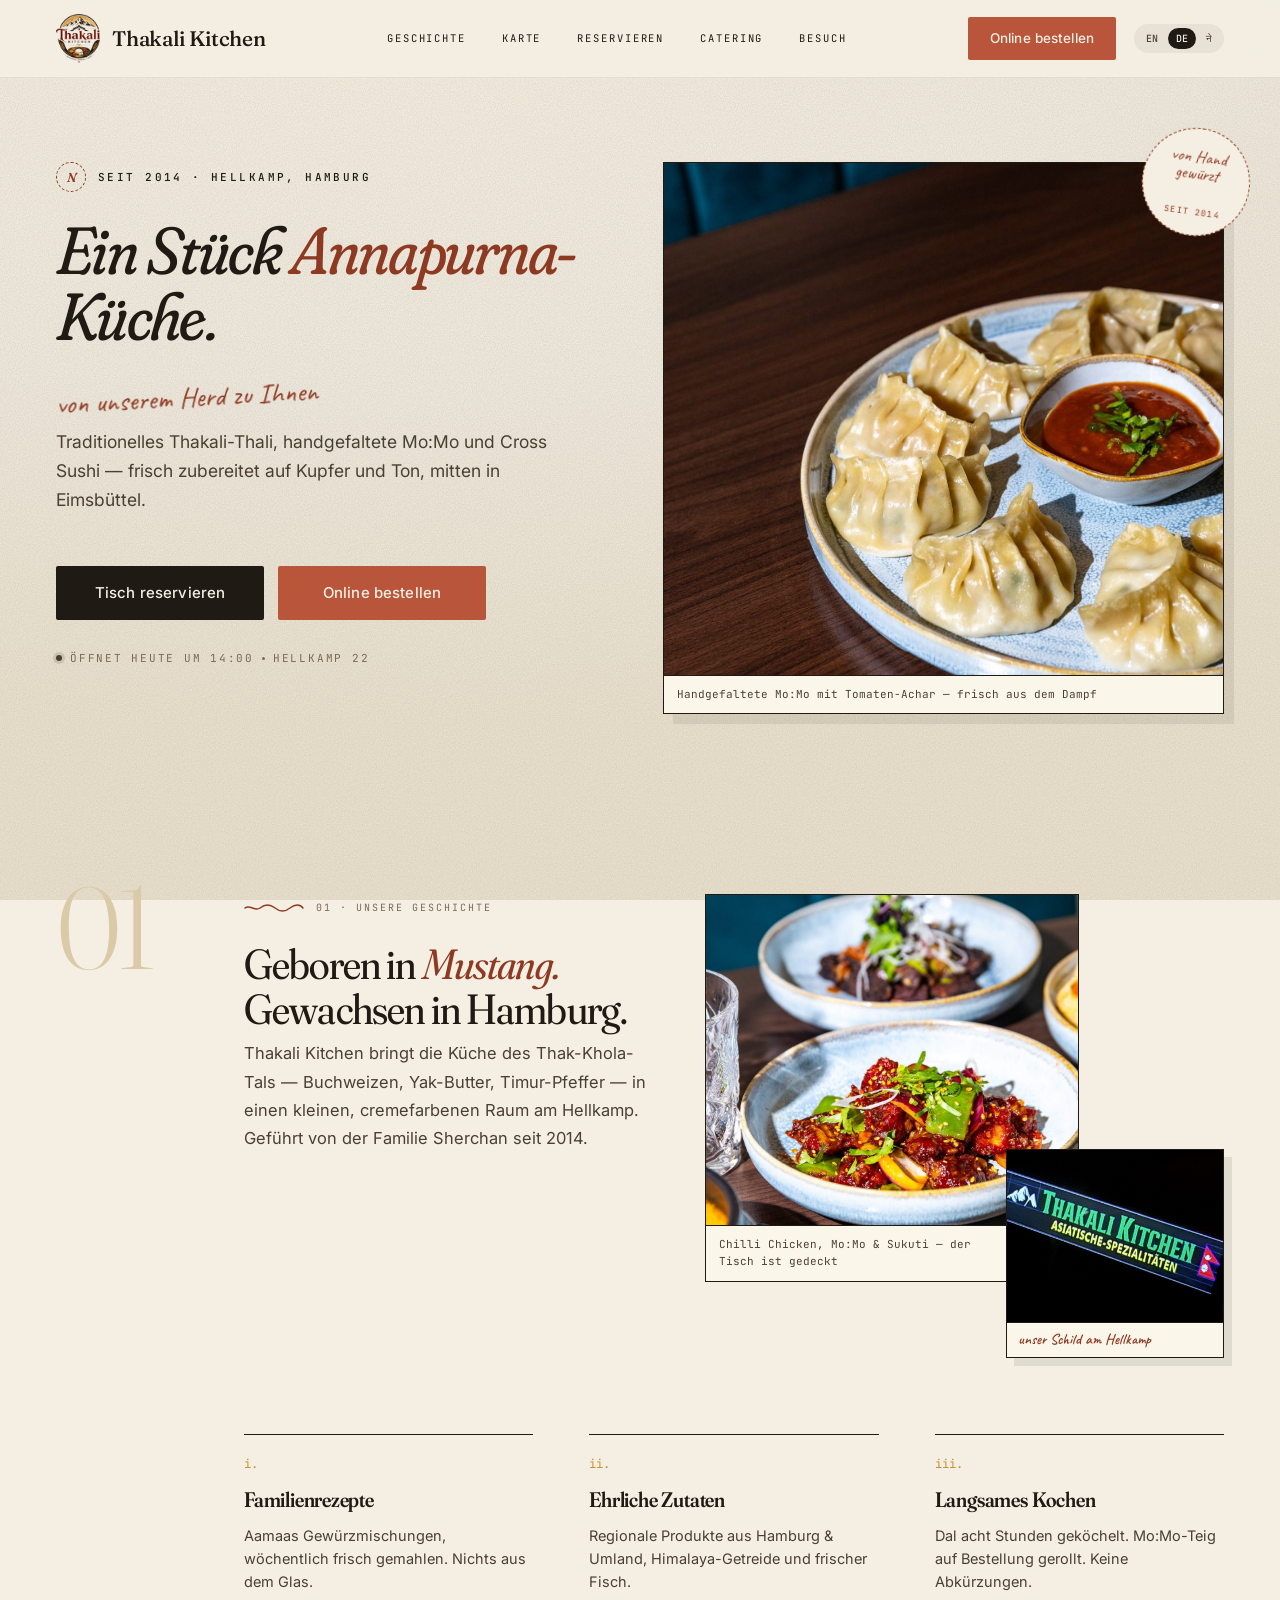
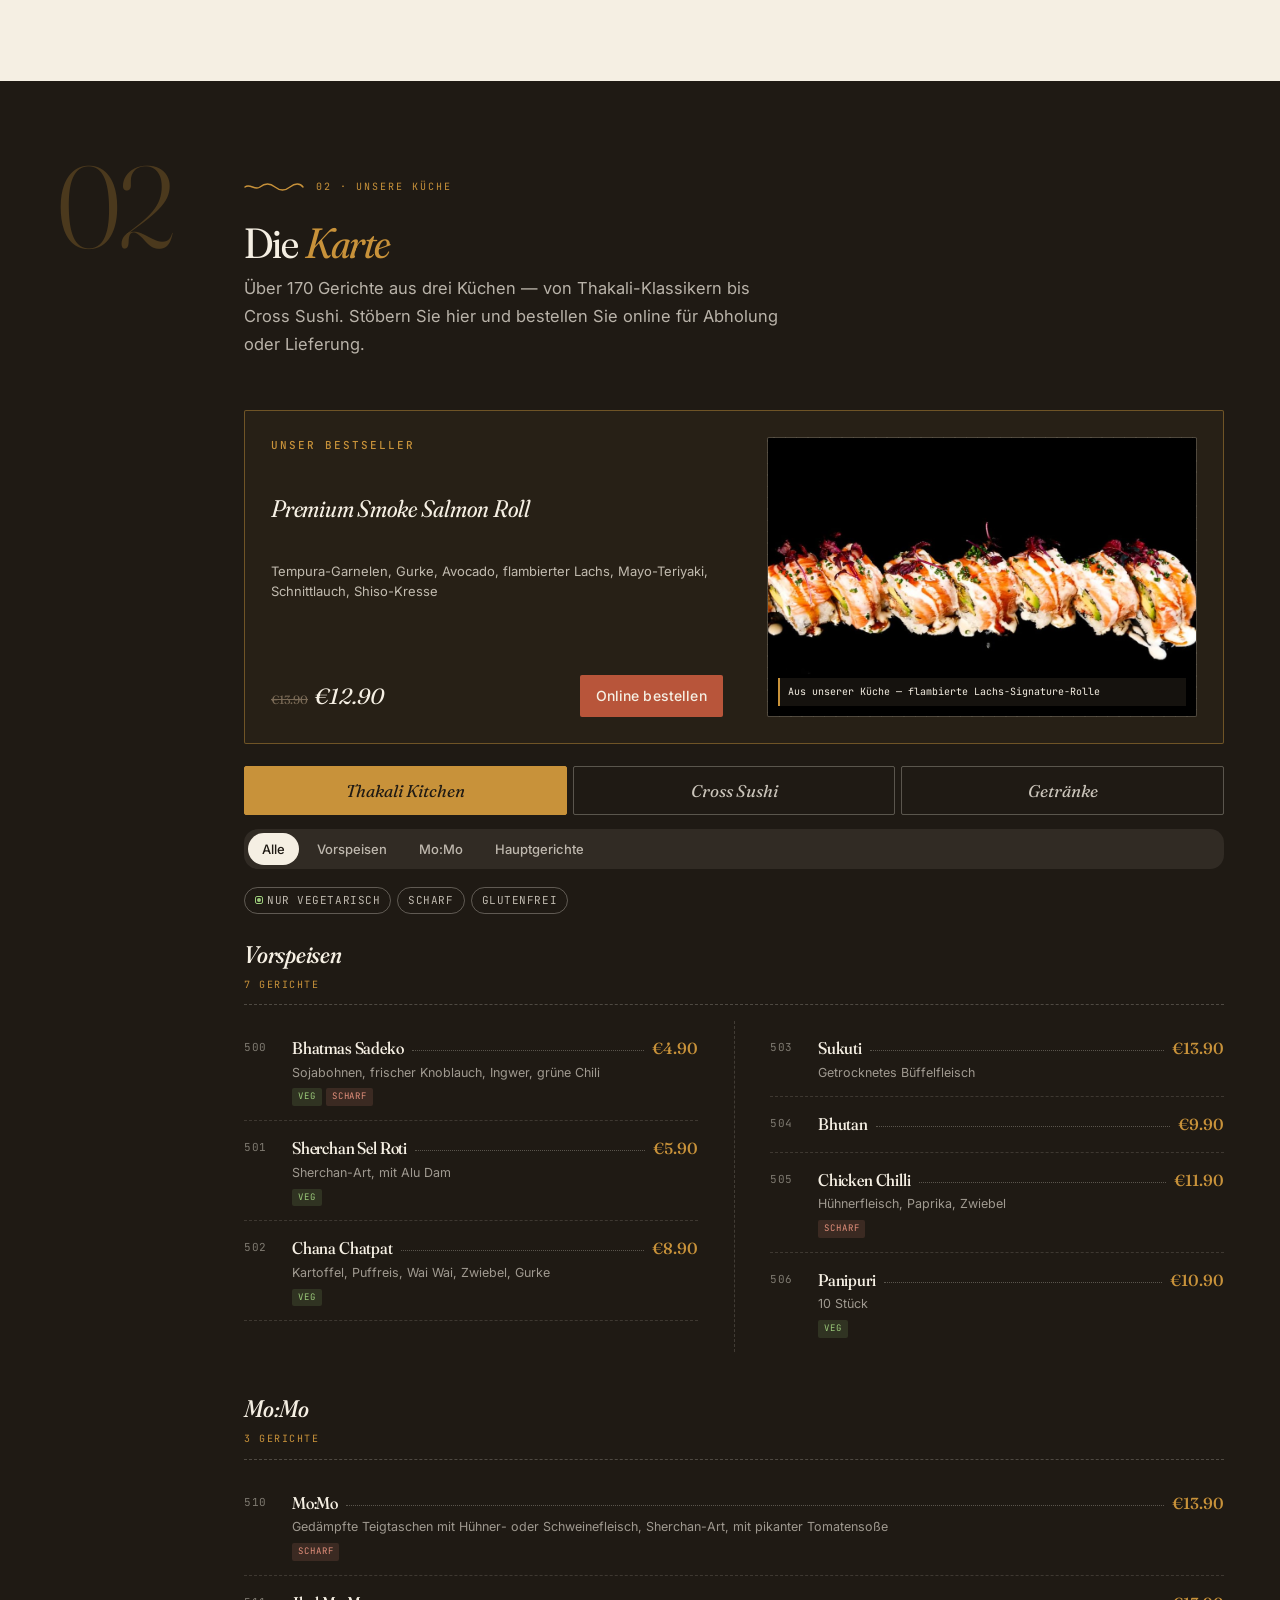
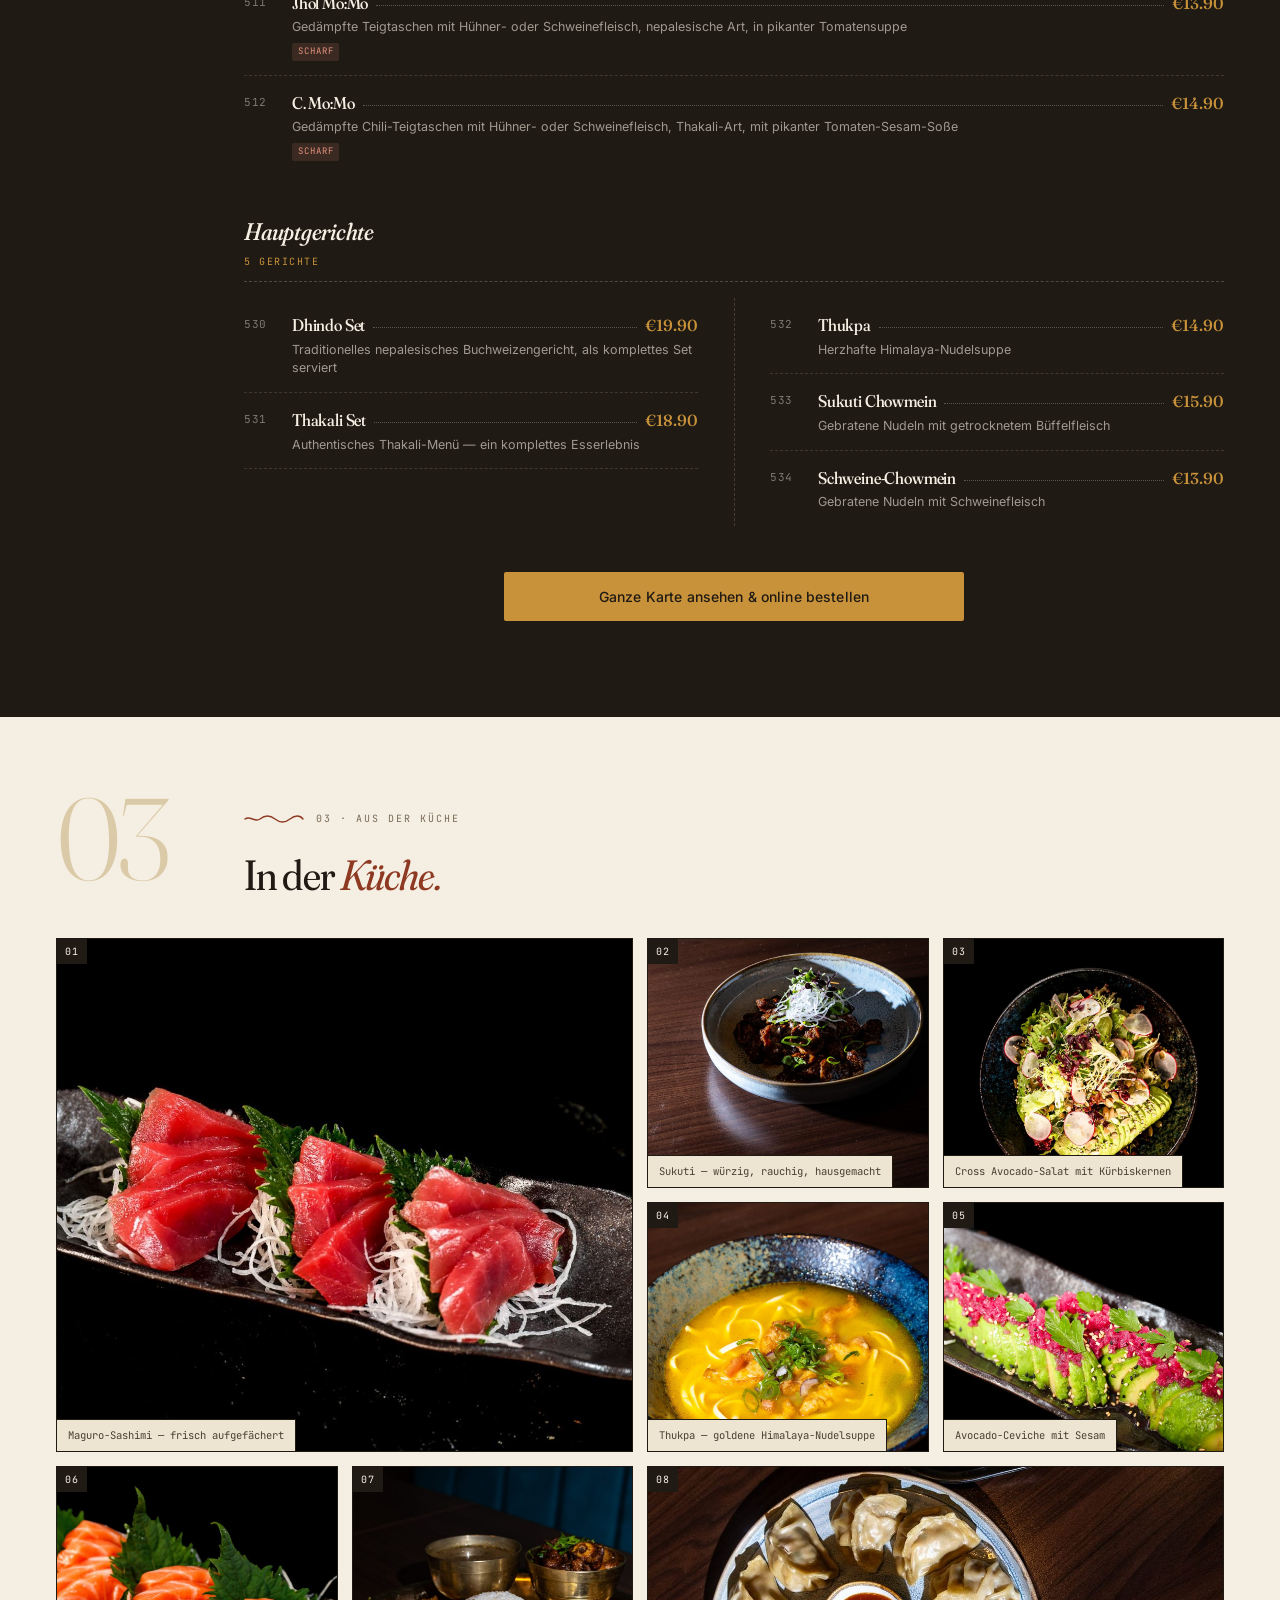
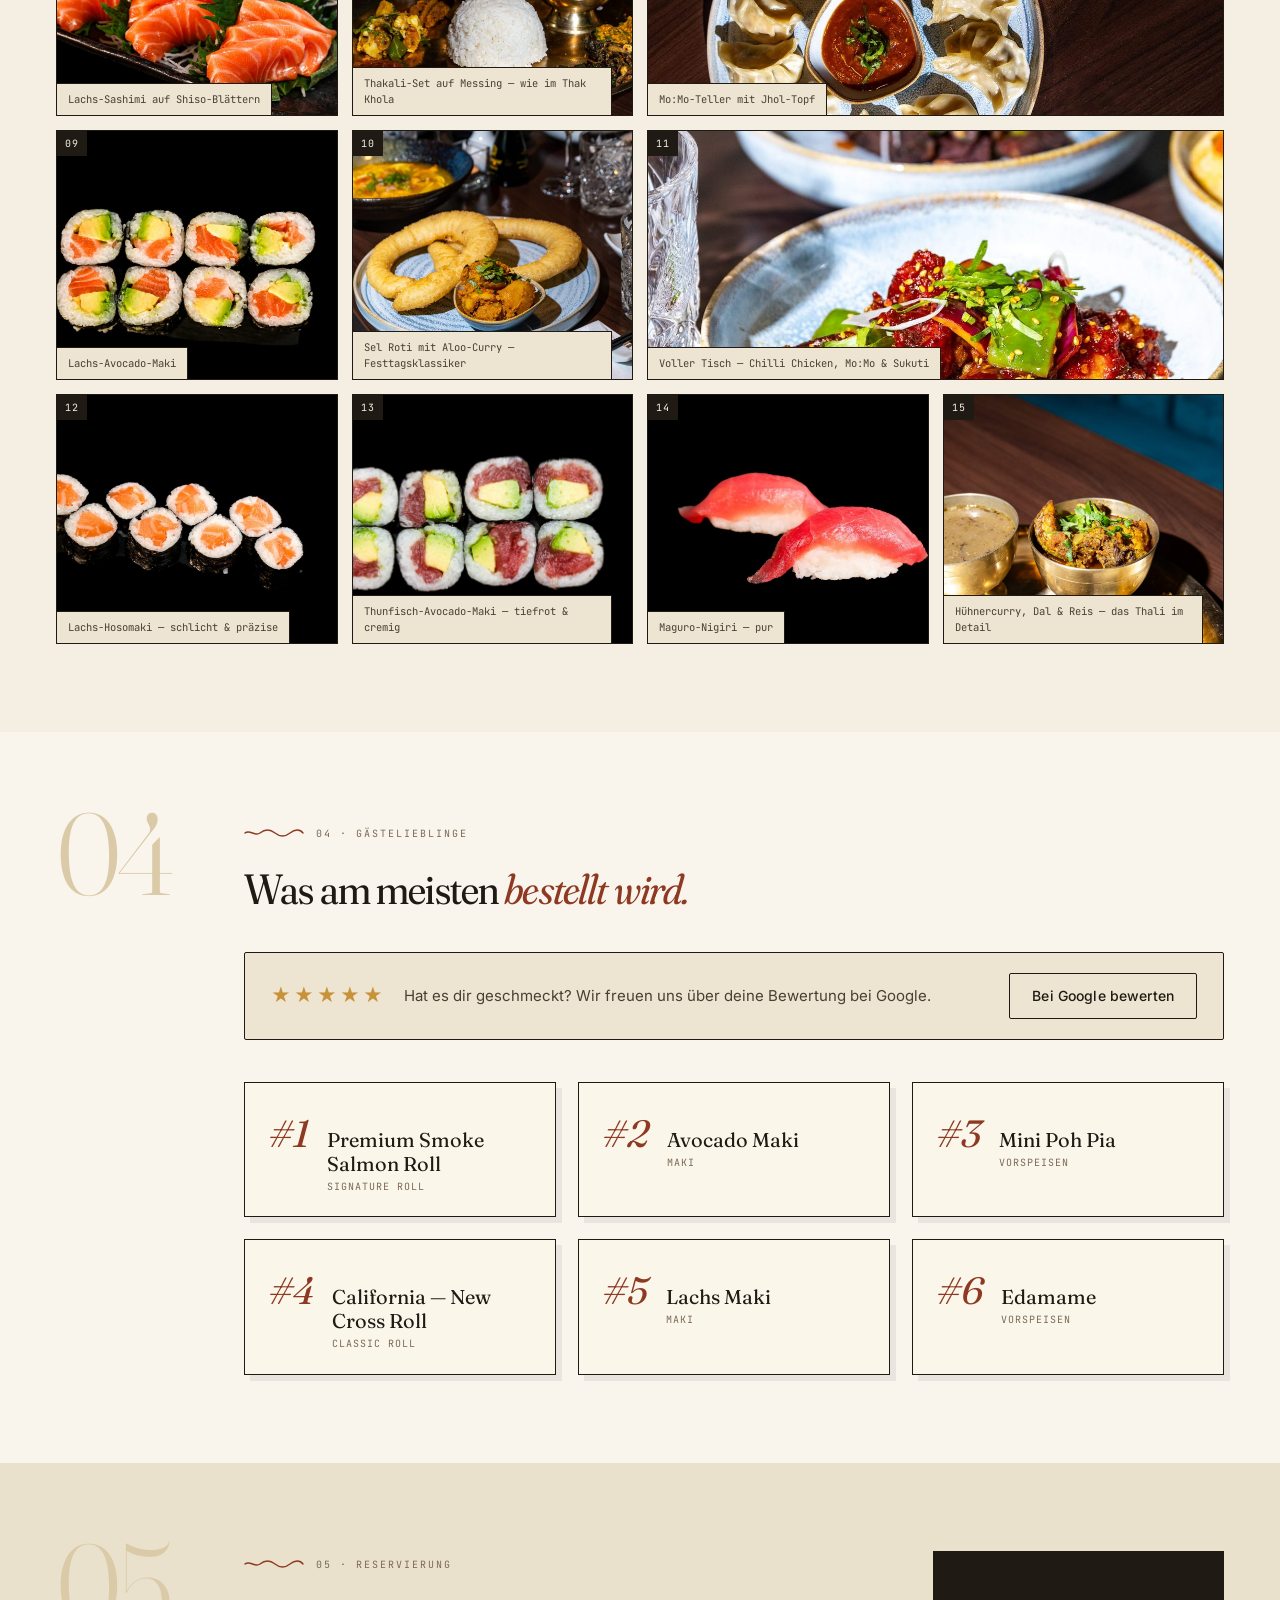
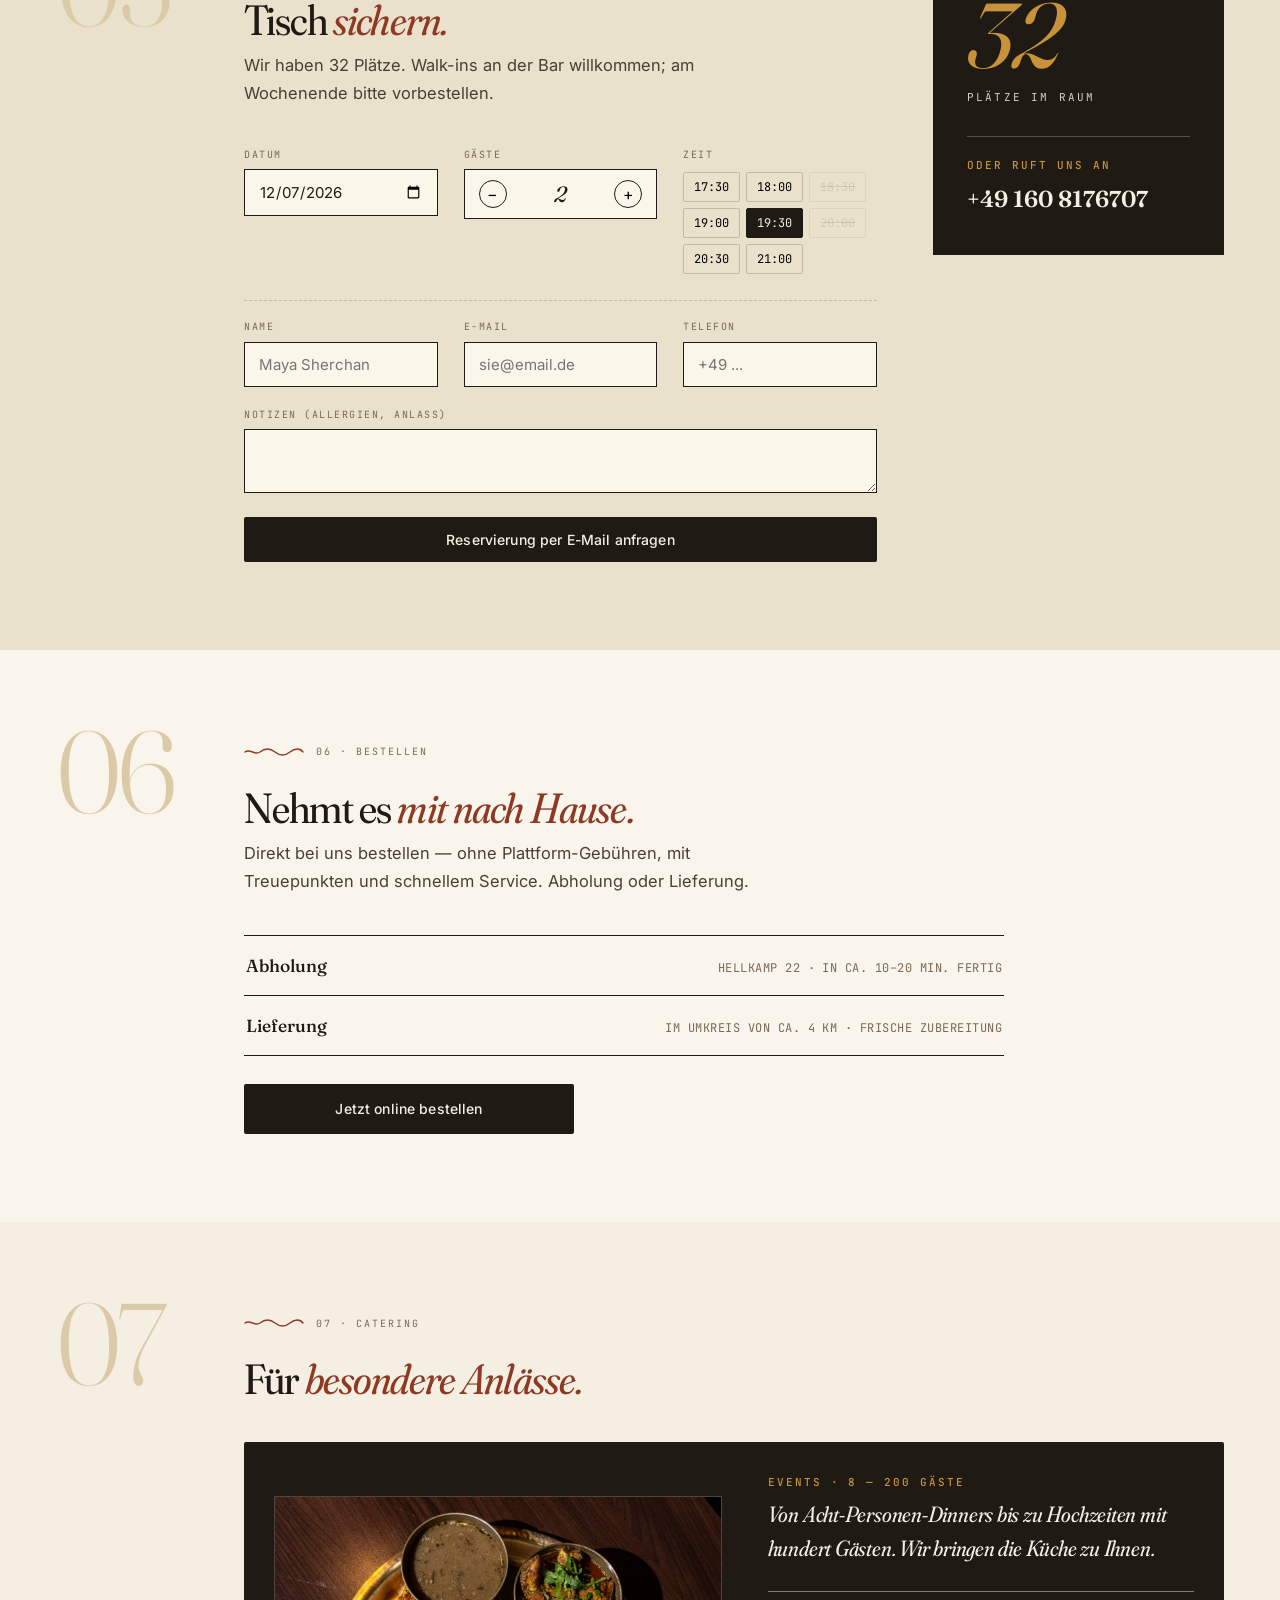
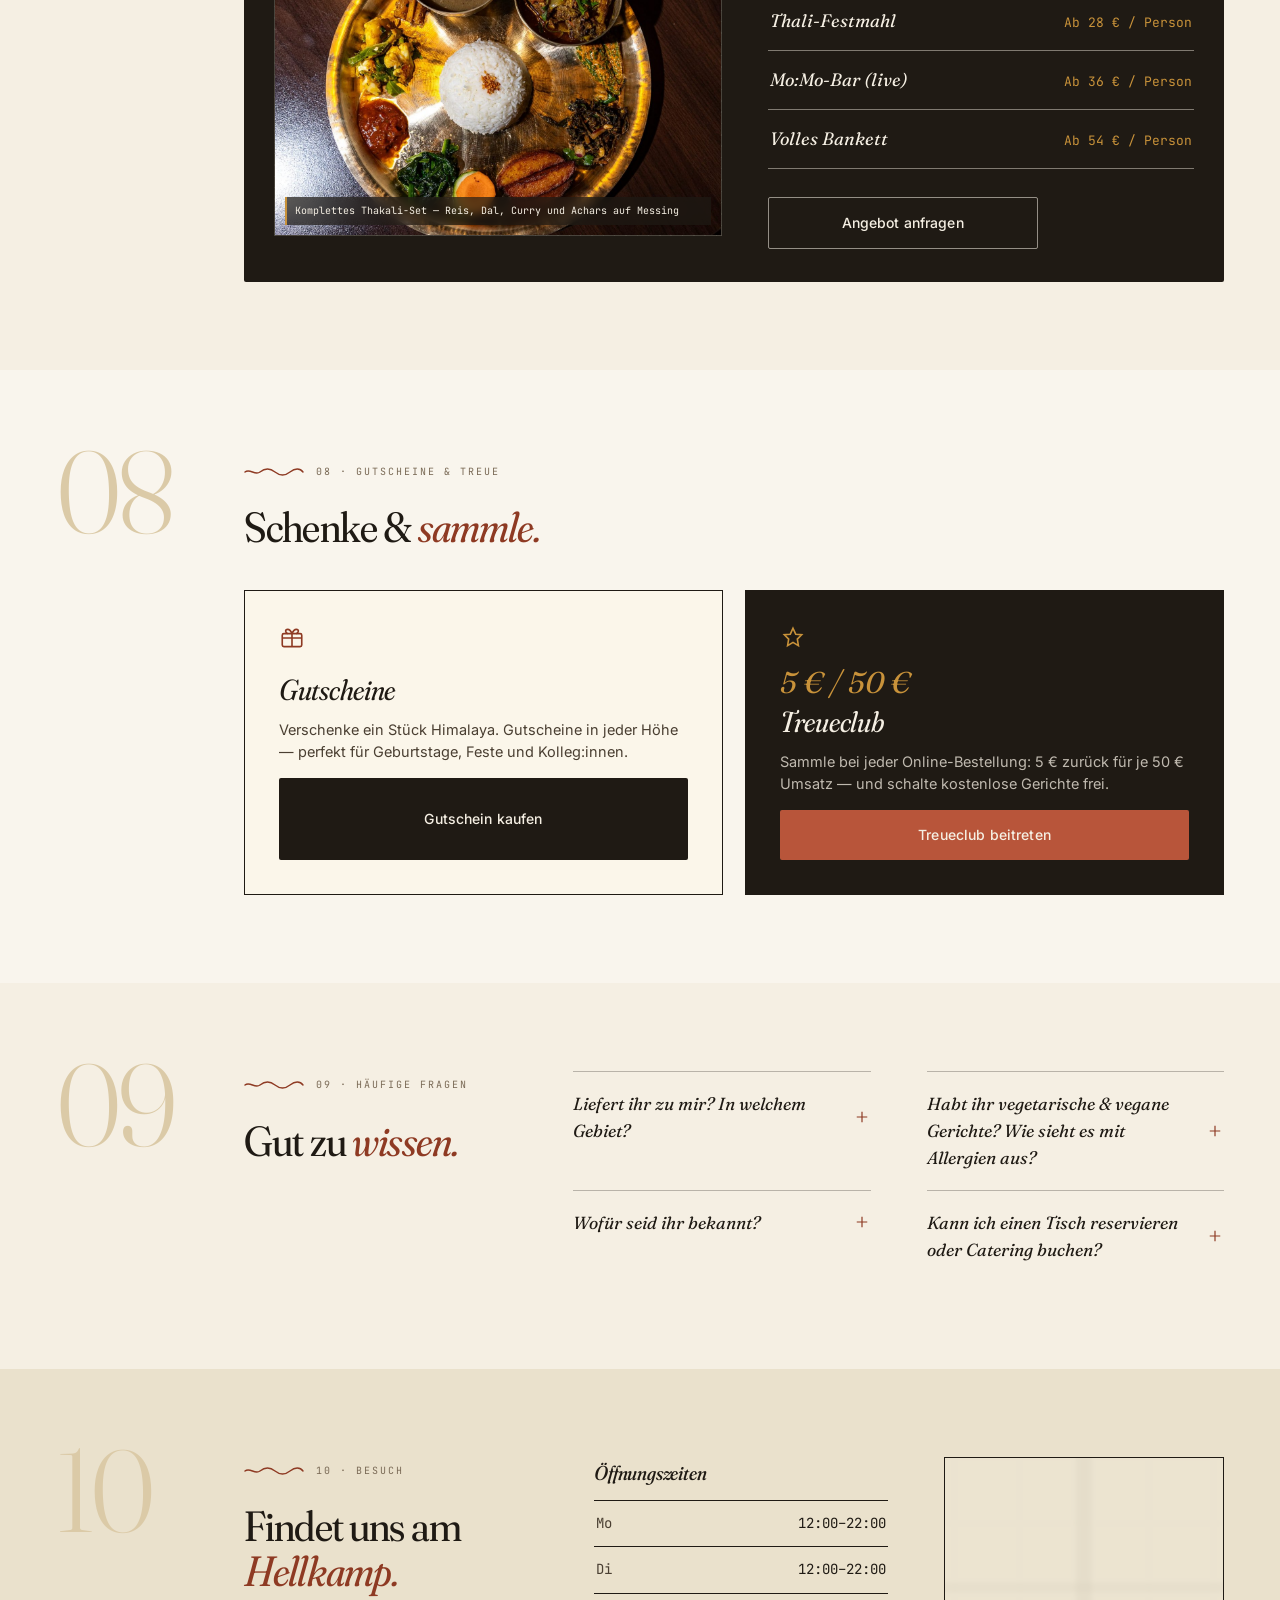
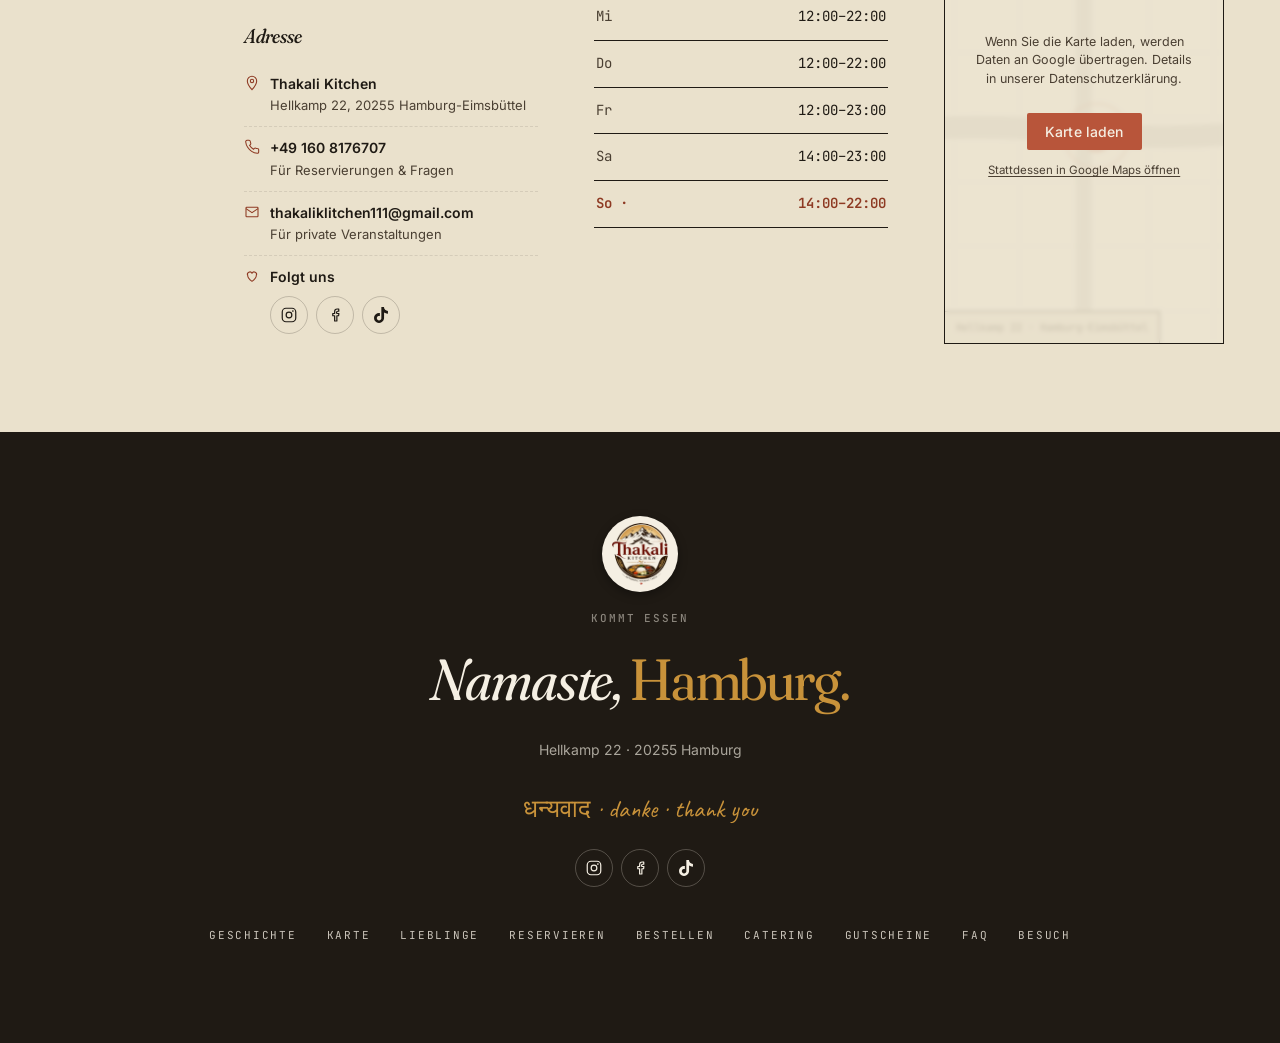
==== commit 729a5c50: "Add mobile-friendly motion and interactions" ====
--- a/index.html
+++ b/index.html
@@ -24,7 +24,7 @@
   <link rel="preconnect" href="https://fonts.gstatic.com" crossorigin/>
   <link href="https://fonts.googleapis.com/css2?family=Fraunces:ital,opsz,wght,SOFT@0,9..144,300..700,0..100;1,9..144,300..700,0..100&family=Caveat:wght@500;600;700&family=Inter:wght@400;500;600;700&family=JetBrains+Mono:wght@400;500&family=Tiro+Devanagari+Sanskrit:ital@0;1&display=swap" rel="stylesheet"/>
 
-  <link rel="stylesheet" href="css/style.css?v=5"/>
+  <link rel="stylesheet" href="css/style.css?v=6"/>
 
   <script type="application/ld+json">
   {
@@ -64,7 +64,7 @@
 
     <!-- ============ TOPBAR ============ -->
     <header class="topbar">
-      <button class="icon-btn" id="navToggle" aria-label="Menü öffnen" data-i18n-aria-label="a11y.navopen">
+      <button class="icon-btn" id="navToggle" aria-label="Menü öffnen" aria-controls="navDrawer" aria-expanded="false" data-i18n-aria-label="a11y.navopen">
         <svg width="20" height="20" viewBox="0 0 24 24" fill="none" stroke="currentColor" stroke-width="1.6">
           <path d="M3 6h18M3 12h18M3 18h12"/>
         </svg>
@@ -297,7 +297,7 @@
             <label data-i18n="field.party">GÄSTE</label>
             <div class="party-stepper">
               <button type="button" id="partyMinus" aria-label="Weniger Gäste" data-i18n-aria-label="a11y.less">−</button>
-              <span class="num" id="partyNum">2</span>
+              <span class="num" id="partyNum" aria-live="polite" aria-atomic="true">2</span>
               <button type="button" id="partyPlus" aria-label="Mehr Gäste" data-i18n-aria-label="a11y.more">+</button>
             </div>
           </div>
@@ -605,10 +605,10 @@
   </div>
 
   <!-- ============ NAV DRAWER ============ -->
-  <div class="drawer-scrim nav-scrim" id="navDrawer">
-    <div class="cart-sheet">
+  <div class="drawer-scrim nav-scrim" id="navDrawer" aria-hidden="true">
+    <div class="cart-sheet" role="dialog" aria-modal="true" aria-labelledby="navDrawerLabel">
       <div style="display:flex; justify-content:space-between; align-items:center; margin-bottom:12px">
-        <span class="eyebrow" data-i18n="nav.label">NAVIGATION</span>
+        <span class="eyebrow" id="navDrawerLabel" data-i18n="nav.label">NAVIGATION</span>
         <button class="icon-btn" data-close-drawer aria-label="Schließen" data-i18n-aria-label="a11y.close">
           <svg width="18" height="18" viewBox="0 0 24 24" fill="none" stroke="currentColor" stroke-width="1.6"><path d="M5 5l14 14M19 5L5 19"/></svg>
         </button>
@@ -639,7 +639,7 @@
   <!-- ============ TOASTS ============ -->
   <div class="toast-wrap" id="toastWrap"></div>
 
-  <script src="js/menu-data.js?v=5"></script>
-  <script src="js/main.js?v=5"></script>
+  <script src="js/menu-data.js?v=6"></script>
+  <script src="js/main.js?v=6"></script>
 </body>
 </html>
--- a/css/style.css
+++ b/css/style.css
@@ -21,8 +21,11 @@
   --mono: "JetBrains Mono", ui-monospace, "Menlo", monospace;
   --devanagari: "Tiro Devanagari Sanskrit", "Noto Serif Devanagari", serif;
 
-  --topbar-h: 60px;
+  --topbar-h: 68px;
   --max-content: 720px;
+  --motion-fast: 160ms;
+  --motion-base: 320ms;
+  --ease-out: cubic-bezier(0.22, 1, 0.36, 1);
 
   /* desktop editorial layer */
   --band: #EAE1CC;
@@ -57,7 +60,8 @@
     url("data:image/svg+xml;utf8,<svg xmlns='http://www.w3.org/2000/svg' width='240' height='240'><filter id='n'><feTurbulence type='fractalNoise' baseFrequency='0.85' numOctaves='2' stitchTiles='stitch'/><feColorMatrix values='0 0 0 0 0.12 0 0 0 0 0.10 0 0 0 0 0.08 0 0 0 0.18 0'/></filter><rect width='100%25' height='100%25' filter='url(%23n)'/></svg>"),
     radial-gradient(120% 80% at 30% 0%, #FAF4E6 0%, #F5EFE3 55%, #EFE6D2 100%);
   background-size: 240px 240px, 100% 100%;
-  background-attachment: fixed;
+  /* Fixed backgrounds force costly repaints in several mobile browsers. */
+  background-attachment: scroll;
   min-height: 100vh;
 }
 
@@ -482,7 +486,11 @@
   font-style: italic;
   color: var(--ink-2);
   cursor: pointer;
-  transition: all 160ms ease;
+  transition:
+    background-color var(--motion-fast) ease,
+    border-color var(--motion-fast) ease,
+    color var(--motion-fast) ease,
+    transform var(--motion-fast) var(--ease-out);
   min-width: 0;
 }
 .menu-group-tabs .group-tab.active {
@@ -544,7 +552,11 @@
   color: var(--ink-2);
   background: transparent;
   cursor: pointer;
-  transition: all 160ms ease;
+  transition:
+    background-color var(--motion-fast) ease,
+    border-color var(--motion-fast) ease,
+    color var(--motion-fast) ease,
+    transform var(--motion-fast) var(--ease-out);
 }
 .chip.on {
   background: var(--ink);
@@ -695,7 +707,11 @@
   display: grid;
   place-items: center;
   flex-shrink: 0;
-  transition: all 160ms ease;
+  transition:
+    background-color var(--motion-fast) ease,
+    border-color var(--motion-fast) ease,
+    color var(--motion-fast) ease,
+    transform var(--motion-fast) var(--ease-out);
   margin-top: 4px;
   font-family: var(--body);
   line-height: 1;
@@ -852,7 +868,11 @@
   font-family: var(--mono);
   font-size: 12px;
   cursor: pointer;
-  transition: all 160ms ease;
+  transition:
+    background-color var(--motion-fast) ease,
+    border-color var(--motion-fast) ease,
+    color var(--motion-fast) ease,
+    transform var(--motion-fast) var(--ease-out);
 }
 .time-pill.on {
   background: var(--ink);
@@ -2266,3 +2286,233 @@
   }
   #contact > .map-card { grid-column: 4; grid-row: 1 / span 2; aspect-ratio: auto; min-height: 340px; }
 }
+
+/* ==========================================================
+   MOTION & INTERACTION — mobile-first, compositor-friendly
+   ========================================================== */
+
+button,
+a,
+summary {
+  -webkit-tap-highlight-color: transparent;
+  touch-action: manipulation;
+}
+
+.topbar,
+.cta-bar {
+  transform: translate3d(0, 0, 0);
+  transition:
+    transform var(--motion-base) var(--ease-out),
+    box-shadow var(--motion-fast) ease;
+}
+
+.lang-pill button,
+.party-stepper button,
+.menu-tabs button,
+.social-link,
+.icon-btn {
+  transition:
+    background-color var(--motion-fast) ease,
+    border-color var(--motion-fast) ease,
+    color var(--motion-fast) ease,
+    transform var(--motion-fast) var(--ease-out);
+}
+
+.imgph > img,
+.polaroid img {
+  transition:
+    opacity 420ms ease,
+    transform 700ms var(--ease-out);
+}
+
+html.motion-ready .imgph > img:not(.is-loaded),
+html.motion-ready .polaroid img:not(.is-loaded) {
+  opacity: 0;
+}
+
+.faq-a {
+  overflow: hidden;
+  transform-origin: top;
+}
+
+/* Map handoff fades only after the privacy-gated iframe has loaded. */
+.map-consent,
+.map-sketch,
+.map-frame {
+  transition: opacity var(--motion-base) ease;
+}
+.map-frame {
+  opacity: 0;
+  pointer-events: none;
+}
+.map-card.map-live .map-consent {
+  display: flex;
+  opacity: 0;
+  pointer-events: none;
+}
+.map-card.map-live .map-sketch {
+  display: block;
+  opacity: 0 !important;
+}
+.map-card.map-live .map-frame {
+  opacity: 1;
+  pointer-events: auto;
+}
+
+/* The drawer's shell was already animated; its contents now arrive as one beat. */
+.drawer-scrim {
+  transition: opacity 240ms ease;
+}
+.cart-sheet {
+  transition: transform var(--motion-base) var(--ease-out);
+}
+.nav-scrim .nav-link,
+.nav-scrim .nav-social {
+  opacity: 0;
+  transform: translate3d(0, -7px, 0);
+  transition:
+    opacity 180ms ease,
+    transform 260ms var(--ease-out);
+}
+.nav-scrim.open .nav-link,
+.nav-scrim.open .nav-social {
+  opacity: 1;
+  transform: translate3d(0, 0, 0);
+}
+.nav-scrim.open .nav-link:nth-of-type(1) { transition-delay: 35ms; }
+.nav-scrim.open .nav-link:nth-of-type(2) { transition-delay: 55ms; }
+.nav-scrim.open .nav-link:nth-of-type(3) { transition-delay: 75ms; }
+.nav-scrim.open .nav-link:nth-of-type(4) { transition-delay: 95ms; }
+.nav-scrim.open .nav-link:nth-of-type(5) { transition-delay: 115ms; }
+.nav-scrim.open .nav-link:nth-of-type(6) { transition-delay: 135ms; }
+.nav-scrim.open .nav-link:nth-of-type(7) { transition-delay: 155ms; }
+.nav-scrim.open .nav-link:nth-of-type(8) { transition-delay: 175ms; }
+.nav-scrim.open .nav-link:nth-of-type(9) { transition-delay: 195ms; }
+.nav-scrim.open .nav-social { transition-delay: 215ms; }
+
+.toast.is-leaving {
+  animation: toast-out 180ms ease forwards;
+}
+
+@keyframes toast-out {
+  to { opacity: 0; transform: translate3d(0, -8px, 0); }
+}
+
+@media (hover: hover) and (pointer: fine) {
+  .imgph:hover > img,
+  .polaroid:hover img {
+    transform: scale(1.025);
+  }
+}
+
+@media (hover: none), (pointer: coarse) {
+  .btn:active,
+  .icon-btn:active,
+  .lang-pill button:active,
+  .menu-group-tabs .group-tab:active,
+  .menu-tabs button:active,
+  .chip:active,
+  .party-stepper button:active,
+  .time-pill:active,
+  .social-link:active {
+    transform: scale(0.965);
+  }
+}
+
+@media (max-width: 1023px) {
+  /* Near-opaque fills make blur unnecessary and avoid continuous scroll repaints. */
+  .topbar,
+  .cta-bar {
+    backdrop-filter: none;
+    -webkit-backdrop-filter: none;
+  }
+
+  body.nav-compact:not(.drawer-open) .topbar {
+    transform: translate3d(0, -100%, 0);
+  }
+  body.nav-compact:not(.drawer-open) .cta-bar {
+    transform: translate3d(0, calc(-1 * var(--topbar-h)), 0);
+    box-shadow: 0 8px 22px rgba(31, 26, 20, 0.12);
+  }
+
+  .icon-btn { width: 40px; height: 40px; }
+  .menu-group-tabs .group-tab { min-height: 44px; }
+  .menu-tabs button,
+  .time-pill { min-height: 40px; }
+  .party-stepper button { width: 40px; height: 40px; }
+  .social-link { width: 42px; height: 42px; }
+  .menu-filter-row > span.chip { cursor: default; }
+}
+
+@media (min-width: 1024px) {
+  body { background-attachment: fixed; }
+}
+
+@media (prefers-reduced-motion: no-preference) {
+  /* Intro is short and runs only once; no scroll-linked continuous transforms. */
+  html.motion-ready .hero-eyebrow-row {
+    animation: hero-rise 520ms var(--ease-out) 30ms both;
+  }
+  html.motion-ready .hero h1 {
+    animation: hero-rise 600ms var(--ease-out) 90ms both;
+  }
+  html.motion-ready .hero-hand {
+    animation: hero-fade 500ms ease 180ms both;
+  }
+  html.motion-ready .hero .hero-sub {
+    animation: hero-rise 540ms var(--ease-out) 210ms both;
+  }
+  html.motion-ready .hero-img {
+    animation: hero-image 680ms var(--ease-out) 250ms both;
+  }
+  html.motion-ready .hero-meta {
+    animation: hero-fade 420ms ease 390ms both;
+  }
+
+  html.motion-ready [data-reveal] {
+    opacity: 0;
+    transform: translate3d(0, 14px, 0);
+    transition:
+      opacity 460ms ease var(--reveal-delay, 0ms),
+      transform 560ms var(--ease-out) var(--reveal-delay, 0ms);
+  }
+  html.motion-ready [data-reveal="fade"] {
+    transform: none;
+  }
+  html.motion-ready [data-reveal].is-visible {
+    opacity: 1;
+    transform: translate3d(0, 0, 0);
+  }
+}
+
+@keyframes hero-rise {
+  from { opacity: 0; transform: translate3d(0, 16px, 0); }
+  to { opacity: 1; transform: translate3d(0, 0, 0); }
+}
+
+@keyframes hero-fade {
+  from { opacity: 0; }
+  to { opacity: 1; }
+}
+
+@keyframes hero-image {
+  from { opacity: 0; transform: translate3d(0, 10px, 0) scale(0.985); }
+  to { opacity: 1; transform: translate3d(0, 0, 0) scale(1); }
+}
+
+@media (prefers-reduced-motion: reduce) {
+  html { scroll-behavior: auto; }
+  *,
+  *::before,
+  *::after {
+    animation-duration: 0.01ms !important;
+    animation-delay: 0ms !important;
+    scroll-behavior: auto !important;
+    transition-duration: 0.01ms !important;
+    transition-delay: 0ms !important;
+  }
+  html.motion-ready [data-reveal] {
+    opacity: 1 !important;
+    transform: none !important;
+  }
+}
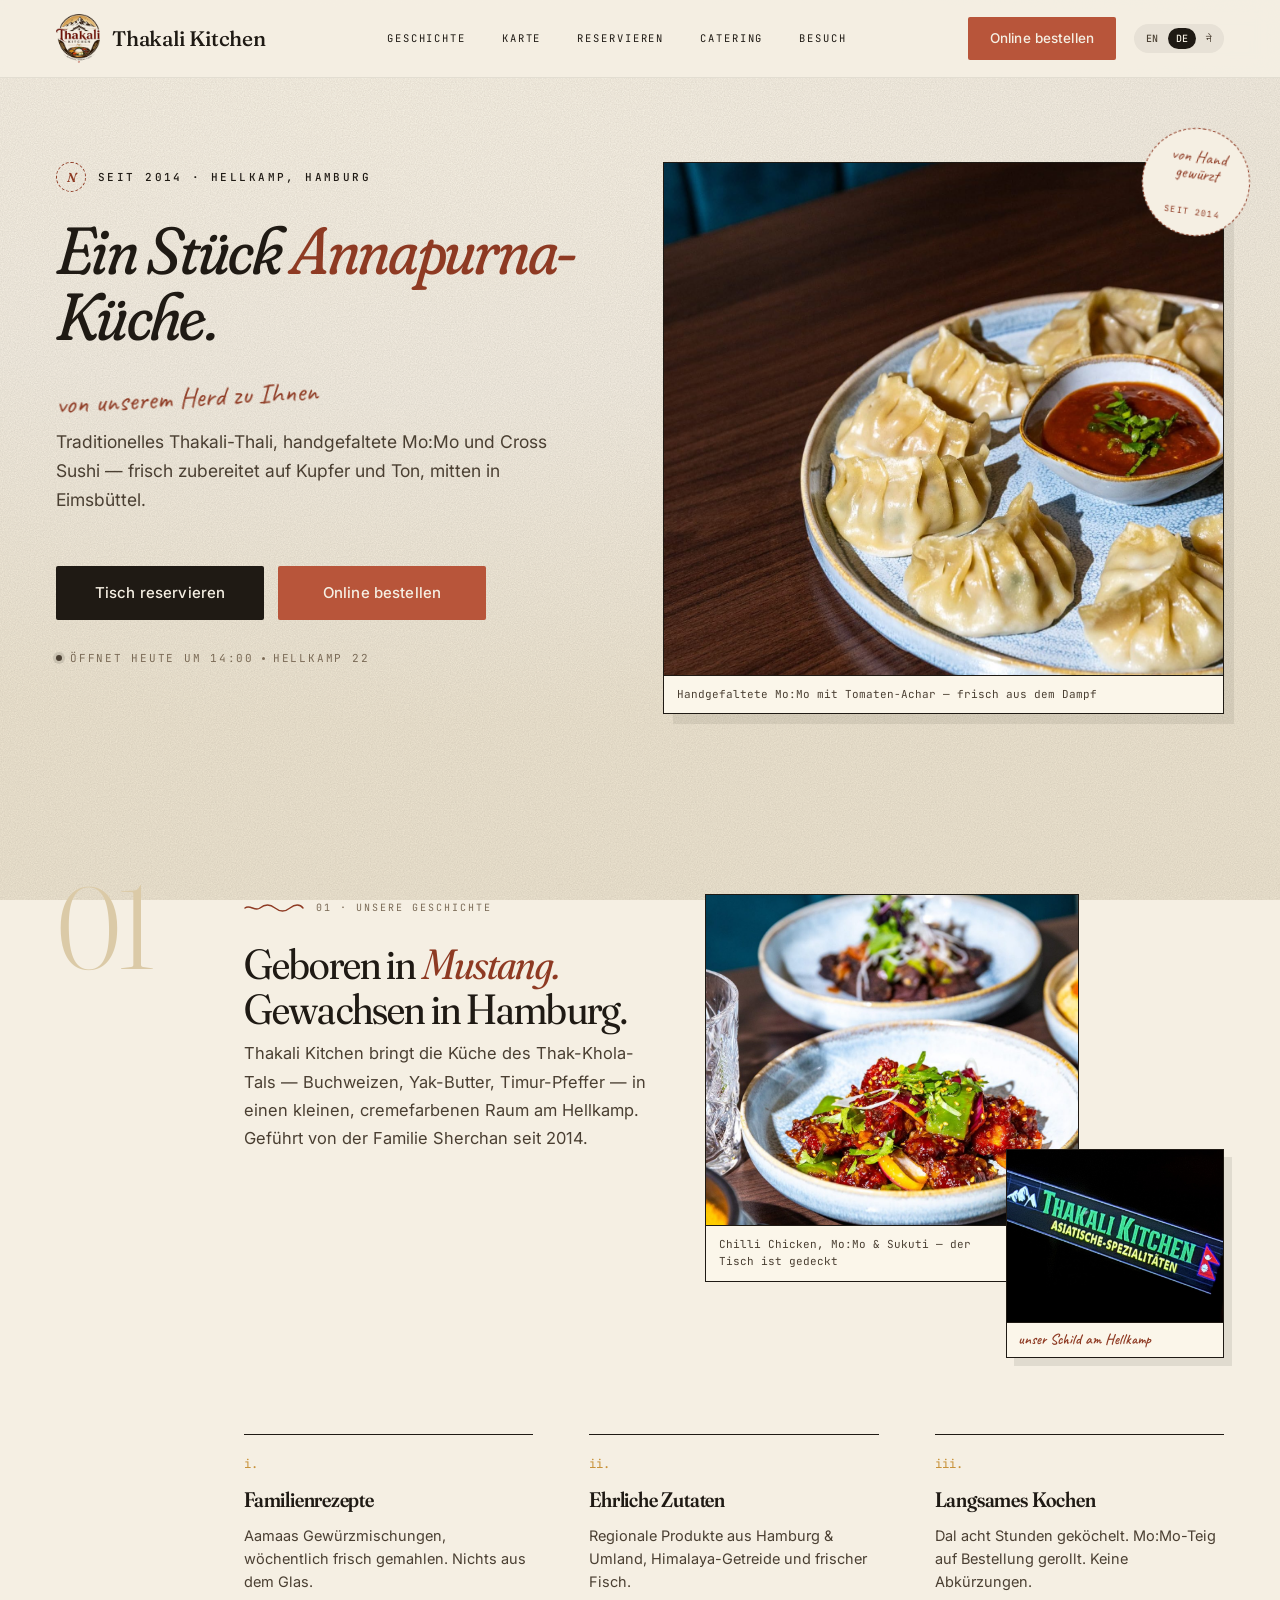
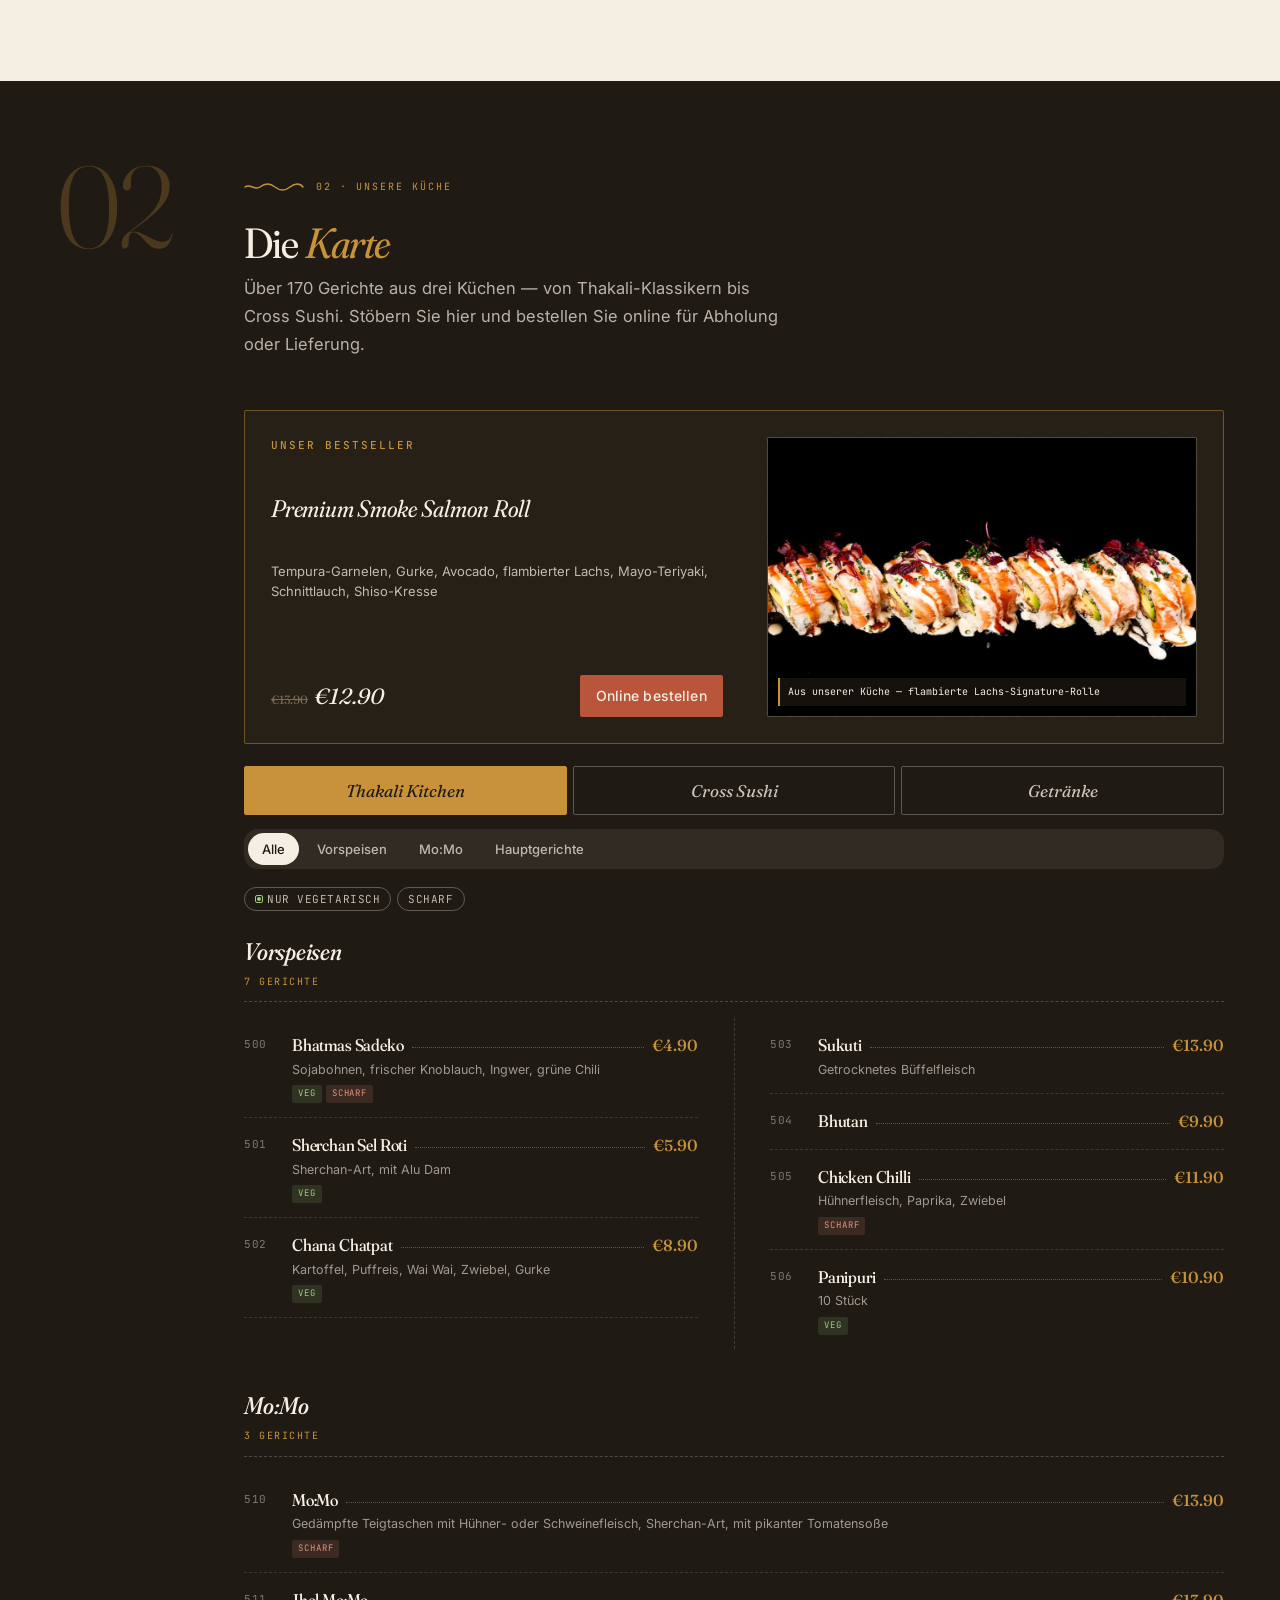
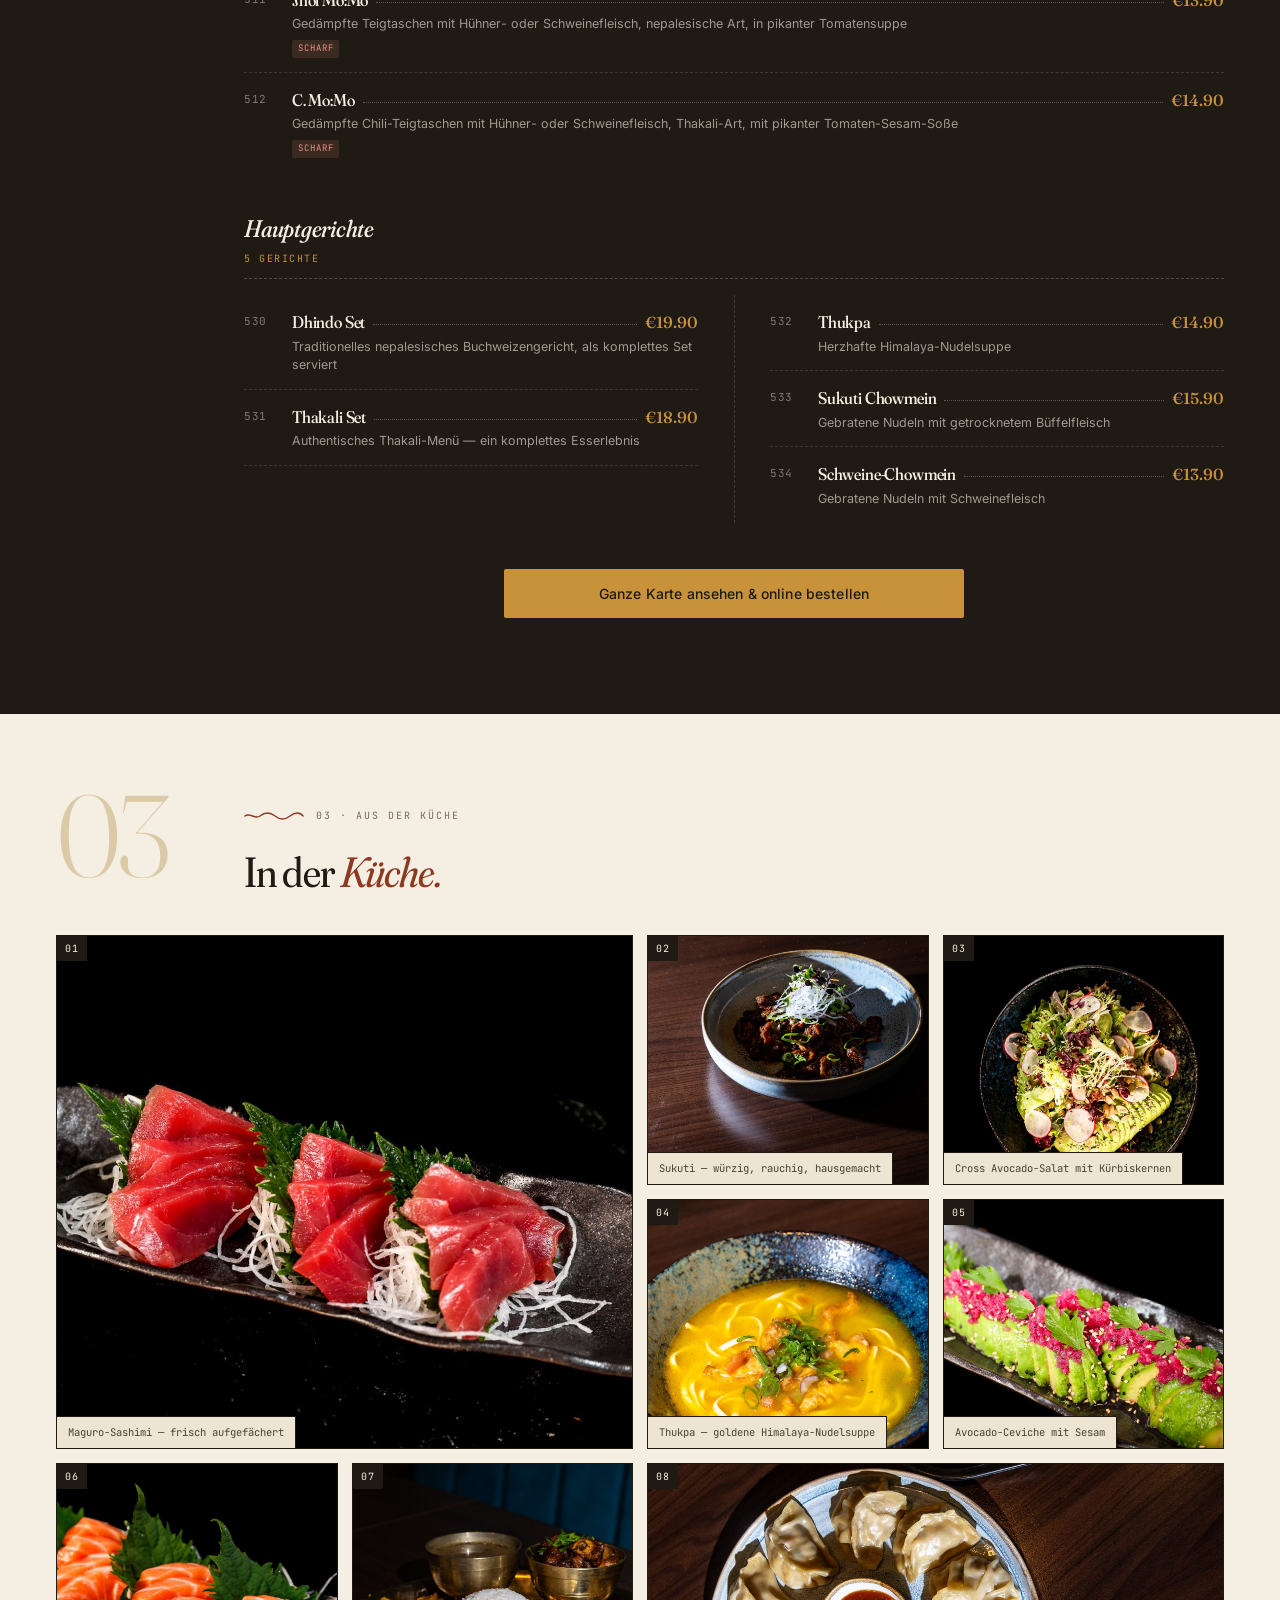
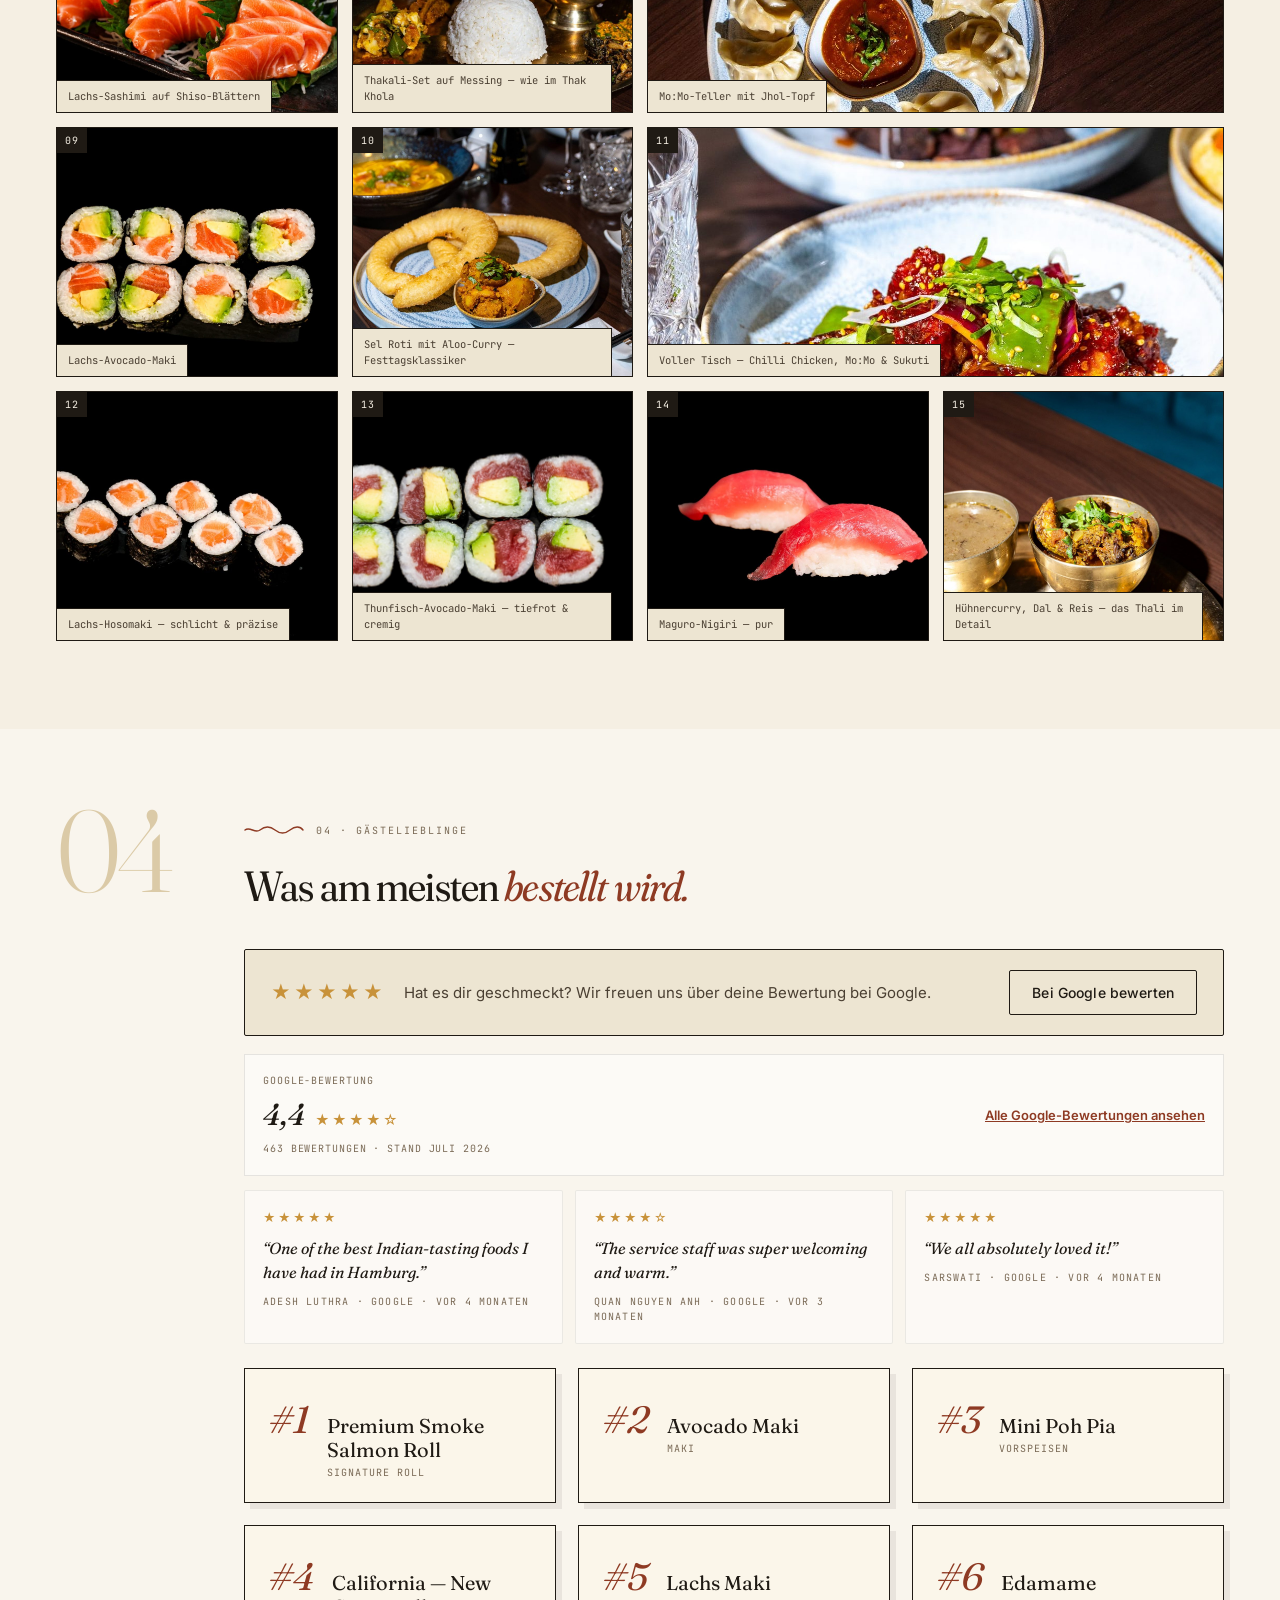
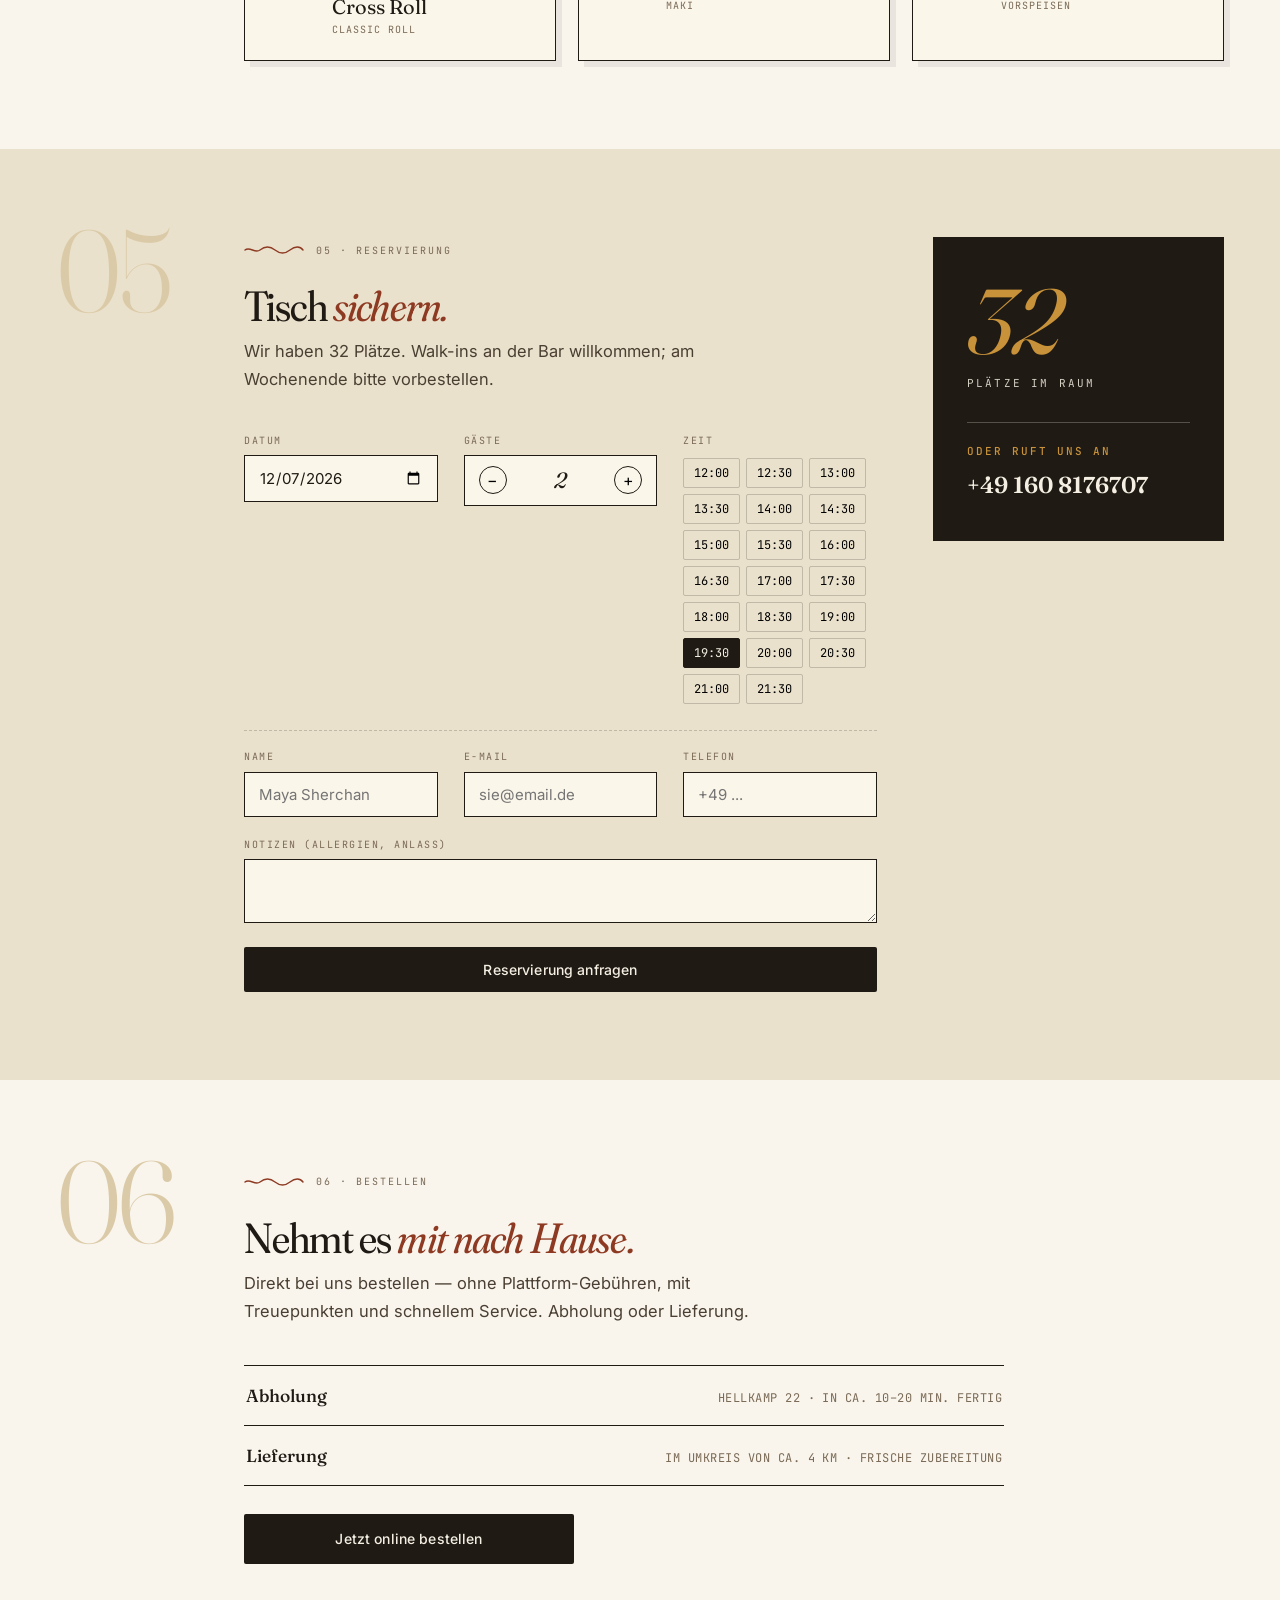
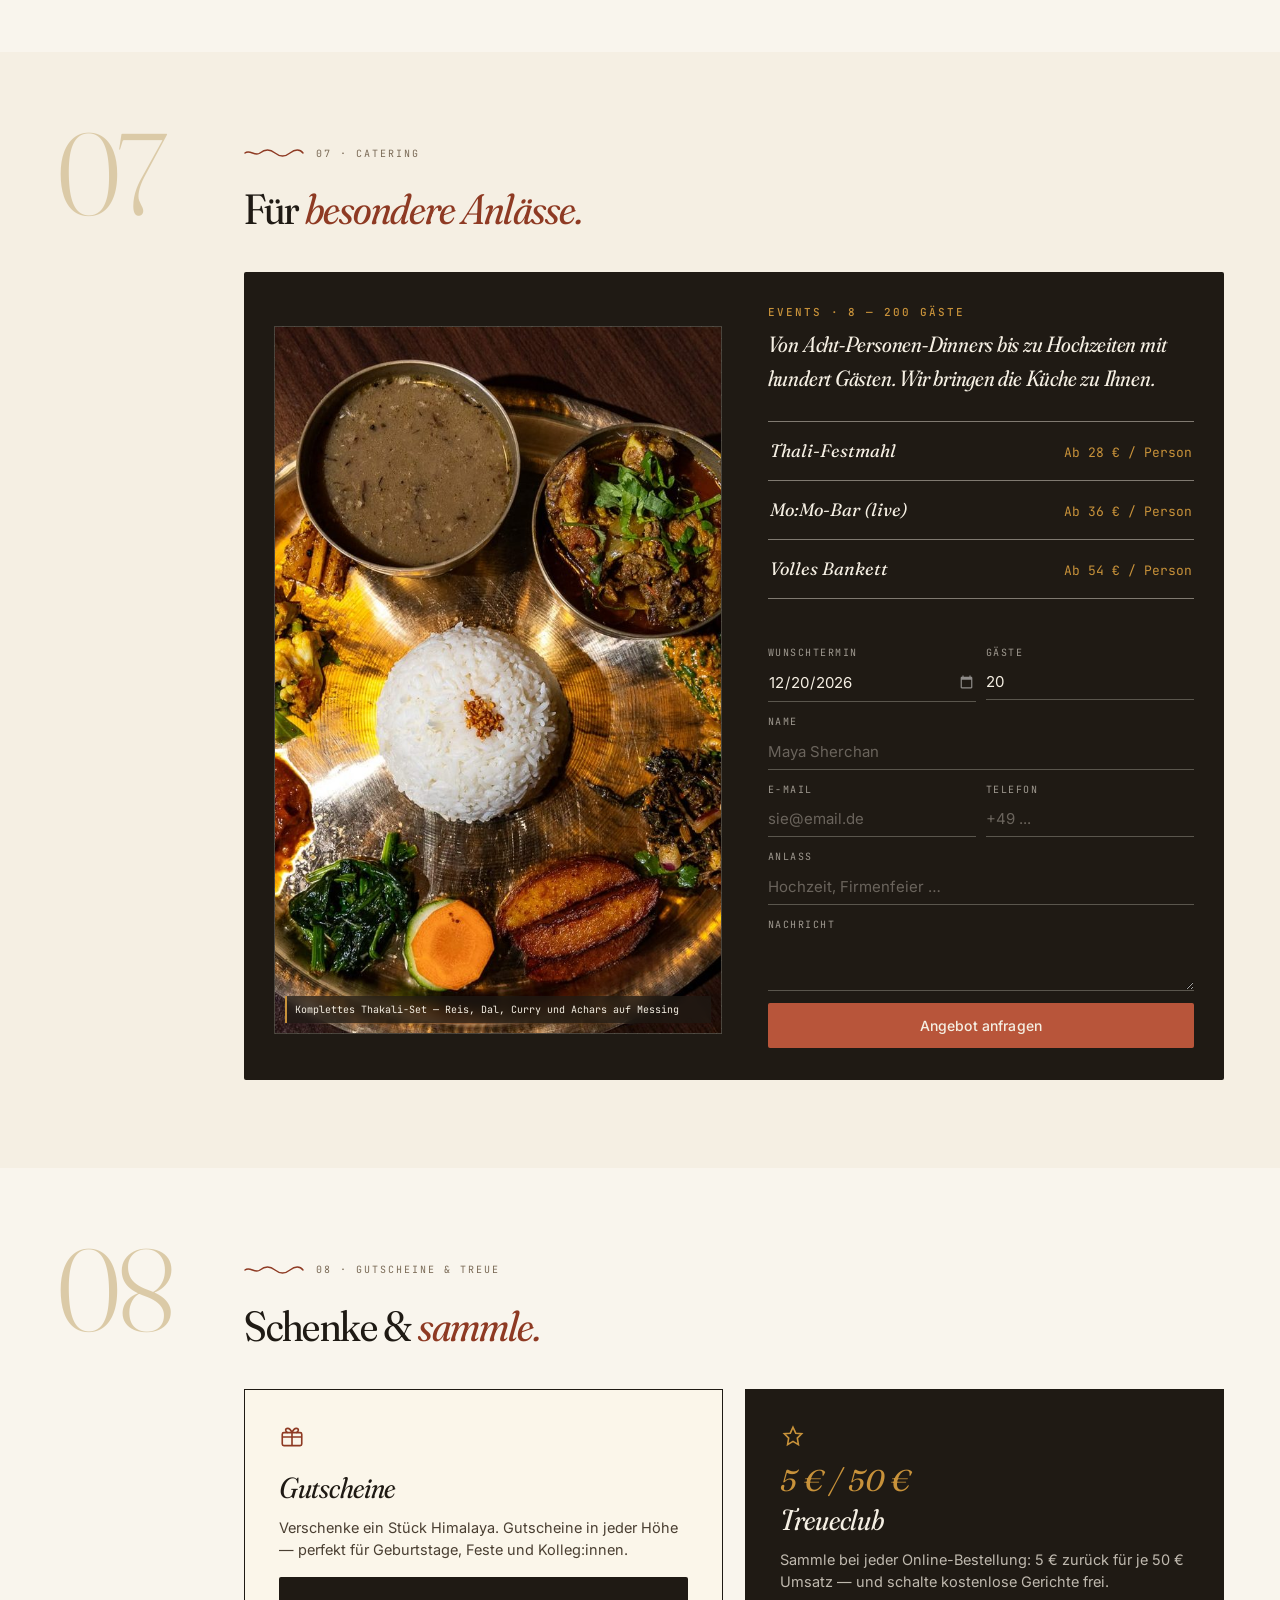
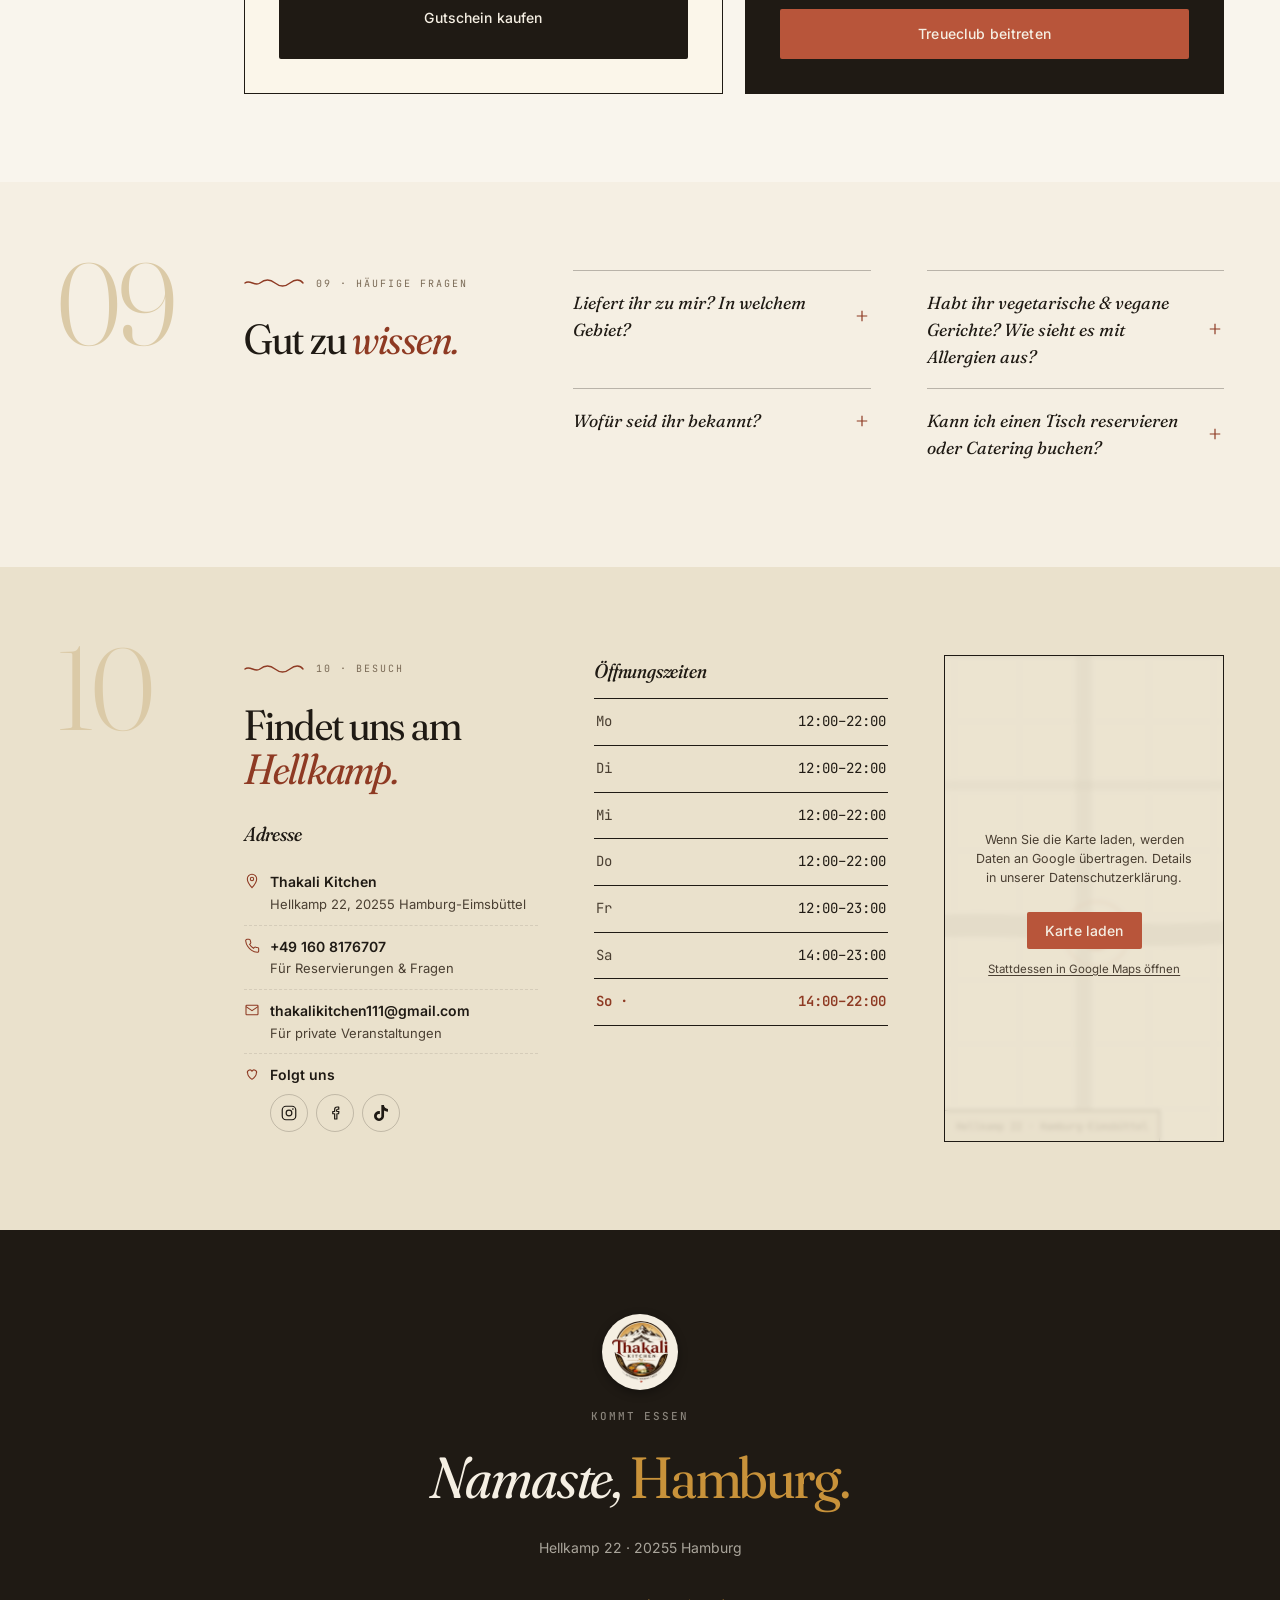
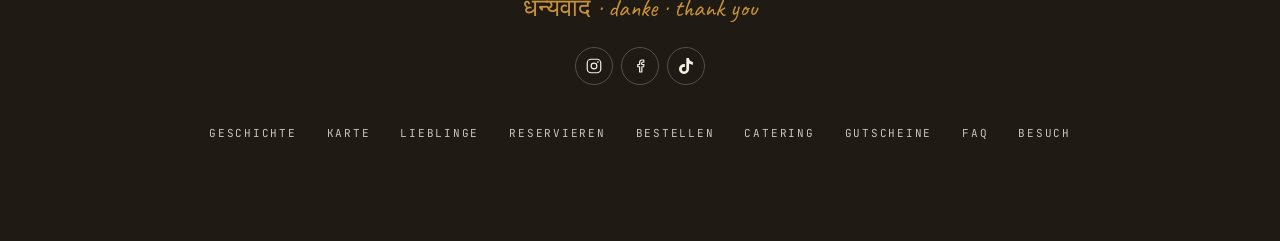
==== commit 4bb46dcf: "Improve reservations, reviews, and SEO" ====
--- a/index.html
+++ b/index.html
@@ -3,18 +3,23 @@
 <head>
   <meta charset="utf-8"/>
   <meta name="viewport" content="width=device-width, initial-scale=1, viewport-fit=cover"/>
-  <meta name="description" content="Thakali Kitchen — authentische nepalesische Küche & Cross Sushi in Hamburg-Eimsbüttel. Handgefaltete Mo:Mo, Thakali-Thali, Sushi & Thai. Abholung & Lieferung.">
-  <meta name="keywords" content="Thakali Kitchen, Cross Sushi, Nepali Restaurant, Mo:Mo, Sushi, Hamburg, Eimsbüttel, Hellkamp, Lieferung">
-  <meta property="og:title" content="Thakali Kitchen — Hamburg">
-  <meta property="og:description" content="Authentische nepalesische Küche & Cross Sushi in Hamburg-Eimsbüttel.">
+  <meta name="description" content="Authentisches nepalesisches Restaurant in Hamburg-Eimsbüttel: handgemachte Mo:Mo, Thakali-Thali, Sushi und Thai. Reservieren, abholen oder liefern lassen.">
+  <meta name="robots" content="index,follow,max-image-preview:large">
+  <meta property="og:title" content="Nepalesisches Restaurant Hamburg | Thakali Kitchen">
+  <meta property="og:description" content="Handgemachte Mo:Mo, Thakali-Thali und Cross Sushi am Hellkamp in Hamburg-Eimsbüttel.">
   <meta property="og:type" content="restaurant">
   <meta property="og:url" content="https://thakalikitchen.de/">
+  <meta property="og:site_name" content="Thakali Kitchen">
+  <meta property="og:locale" content="de_DE">
   <meta property="og:image" content="https://thakalikitchen.de/images/og-image.jpg">
   <meta property="og:image:width" content="1200">
   <meta property="og:image:height" content="628">
   <meta property="og:image:alt" content="Thakali-Set auf Messingthali — Thakali Kitchen Hamburg">
   <meta name="twitter:card" content="summary_large_image">
-  <title>Thakali Kitchen — Hamburg</title>
+  <meta name="twitter:title" content="Nepalesisches Restaurant Hamburg | Thakali Kitchen">
+  <meta name="twitter:description" content="Handgemachte Mo:Mo, Thakali-Thali und Cross Sushi in Hamburg-Eimsbüttel.">
+  <meta name="twitter:image" content="https://thakalikitchen.de/images/og-image.jpg">
+  <title>Nepalesisches Restaurant Hamburg | Thakali Kitchen</title>
   <link rel="canonical" href="https://thakalikitchen.de/"/>
 
   <link rel="icon" type="image/png" href="images/logo.png"/>
@@ -24,37 +29,60 @@
   <link rel="preconnect" href="https://fonts.gstatic.com" crossorigin/>
   <link href="https://fonts.googleapis.com/css2?family=Fraunces:ital,opsz,wght,SOFT@0,9..144,300..700,0..100;1,9..144,300..700,0..100&family=Caveat:wght@500;600;700&family=Inter:wght@400;500;600;700&family=JetBrains+Mono:wght@400;500&family=Tiro+Devanagari+Sanskrit:ital@0;1&display=swap" rel="stylesheet"/>
 
-  <link rel="stylesheet" href="css/style.css?v=6"/>
+  <link rel="stylesheet" href="css/style.css?v=7"/>
 
   <script type="application/ld+json">
   {
     "@context": "https://schema.org",
-    "@type": "Restaurant",
-    "name": "Thakali Kitchen",
-    "image": "https://thakalikitchen.de/images/og-image.jpg",
-    "servesCuisine": ["Nepalese", "Sushi", "Thai", "Asian"],
-    "priceRange": "€€",
-    "address": {
-      "@type": "PostalAddress",
-      "streetAddress": "Hellkamp 22",
-      "postalCode": "20255",
-      "addressLocality": "Hamburg",
-      "addressCountry": "DE"
-    },
-    "telephone": "+49 160 8176707",
-    "email": "thakaliklitchen111@gmail.com",
-    "url": "https://thakalikitchen.de/",
-    "acceptsReservations": "True",
-    "openingHoursSpecification": [
-      { "@type": "OpeningHoursSpecification", "dayOfWeek": ["Monday", "Tuesday", "Wednesday", "Thursday"], "opens": "12:00", "closes": "22:00" },
-      { "@type": "OpeningHoursSpecification", "dayOfWeek": "Friday", "opens": "12:00", "closes": "23:00" },
-      { "@type": "OpeningHoursSpecification", "dayOfWeek": "Saturday", "opens": "14:00", "closes": "23:00" },
-      { "@type": "OpeningHoursSpecification", "dayOfWeek": "Sunday", "opens": "14:00", "closes": "22:00" }
-    ],
-    "sameAs": [
-      "https://www.instagram.com/crosssushihamburg/",
-      "https://www.facebook.com/cross.sushi.hamburg",
-      "https://www.tiktok.com/@thakalikitchenhamburg"
+    "@graph": [
+      {
+        "@type": "WebSite",
+        "@id": "https://thakalikitchen.de/#website",
+        "url": "https://thakalikitchen.de/",
+        "name": "Thakali Kitchen",
+        "inLanguage": ["de", "en", "ne"]
+      },
+      {
+        "@type": "Restaurant",
+        "@id": "https://thakalikitchen.de/#restaurant",
+        "name": "Thakali Kitchen",
+        "description": "Authentisches nepalesisches Restaurant mit Thakali-Thali, handgemachten Mo:Mo und Cross Sushi in Hamburg-Eimsbüttel.",
+        "url": "https://thakalikitchen.de/",
+        "image": "https://thakalikitchen.de/images/og-image.jpg",
+        "logo": "https://thakalikitchen.de/images/logo.png",
+        "menu": "https://thakalikitchen.de/#menu",
+        "hasMap": "https://www.google.com/maps/place/?q=place_id:ChIJ2bqdufiFsUcR3dSY3Q-ZH6U",
+        "servesCuisine": ["Nepalese", "Sushi", "Thai", "Asian"],
+        "priceRange": "€€",
+        "currenciesAccepted": "EUR",
+        "address": {
+          "@type": "PostalAddress",
+          "streetAddress": "Hellkamp 22",
+          "postalCode": "20255",
+          "addressLocality": "Hamburg",
+          "addressCountry": "DE"
+        },
+        "geo": {
+          "@type": "GeoCoordinates",
+          "latitude": 53.5776425,
+          "longitude": 9.9481261
+        },
+        "telephone": "+49 160 8176707",
+        "email": "thakalikitchen111@gmail.com",
+        "acceptsReservations": true,
+        "openingHoursSpecification": [
+          { "@type": "OpeningHoursSpecification", "dayOfWeek": ["Monday", "Tuesday", "Wednesday", "Thursday"], "opens": "12:00", "closes": "22:00" },
+          { "@type": "OpeningHoursSpecification", "dayOfWeek": "Friday", "opens": "12:00", "closes": "23:00" },
+          { "@type": "OpeningHoursSpecification", "dayOfWeek": "Saturday", "opens": "14:00", "closes": "23:00" },
+          { "@type": "OpeningHoursSpecification", "dayOfWeek": "Sunday", "opens": "14:00", "closes": "22:00" }
+        ],
+        "sameAs": [
+          "https://www.google.com/maps/place/?q=place_id:ChIJ2bqdufiFsUcR3dSY3Q-ZH6U",
+          "https://www.instagram.com/crosssushihamburg/",
+          "https://www.facebook.com/cross.sushi.hamburg",
+          "https://www.tiktok.com/@thakalikitchenhamburg"
+        ]
+      }
     ]
   }
   </script>
@@ -204,12 +232,11 @@
       <div class="menu-tabs" id="menuTabs"></div>
 
       <div class="menu-filter-row">
-        <button class="chip veg" id="vegChip" type="button">
+        <button class="chip veg" id="vegChip" type="button" aria-pressed="false">
           <span class="veg-dot"></span>
           <span data-i18n="menu.chip.veg">Nur vegetarisch</span>
         </button>
-        <span class="chip" data-i18n="menu.chip.spicy">Scharf</span>
-        <span class="chip" data-i18n="menu.chip.glutenfree">Glutenfrei</span>
+        <button class="chip" id="spicyChip" type="button" aria-pressed="false" data-i18n="menu.chip.spicy">Scharf</button>
       </div>
 
       <div class="menu-list" id="menuList"></div>
@@ -269,8 +296,34 @@
         <a class="btn btn-terra" href="https://search.google.com/local/writereview?placeid=ChIJ2bqdufiFsUcR3dSY3Q-ZH6U" target="_blank" rel="noopener" data-i18n="reviews.cta.btn">Bei Google bewerten</a>
       </div>
 
+      <div class="google-review-summary">
+        <div>
+          <div class="google-review-label" data-i18n="reviews.google.label">Google-Bewertung</div>
+          <div class="google-review-score"><strong>4,4</strong><span class="stars" aria-label="4,4 von 5 Sternen">★★★★☆</span></div>
+          <div class="google-review-count" data-i18n="reviews.google.count">463 Bewertungen · Stand Juli 2026</div>
+        </div>
+        <a href="https://www.google.com/maps/place/?q=place_id:ChIJ2bqdufiFsUcR3dSY3Q-ZH6U" target="_blank" rel="noopener" data-i18n="reviews.google.all">Alle Google-Bewertungen ansehen</a>
+      </div>
+
+      <div class="review-grid">
+        <article class="review-card">
+          <div class="stars" aria-label="5 von 5 Sternen">★★★★★</div>
+          <blockquote class="quote" lang="en">“One of the best Indian-tasting foods I have had in Hamburg.”</blockquote>
+          <div class="who">Adesh Luthra · <span data-i18n="reviews.google.4months">Google · vor 4 Monaten</span></div>
+        </article>
+        <article class="review-card">
+          <div class="stars" aria-label="4 von 5 Sternen">★★★★☆</div>
+          <blockquote class="quote" lang="en">“The service staff was super welcoming and warm.”</blockquote>
+          <div class="who">Quan Nguyen Anh · <span data-i18n="reviews.google.3months">Google · vor 3 Monaten</span></div>
+        </article>
+        <article class="review-card">
+          <div class="stars" aria-label="5 von 5 Sternen">★★★★★</div>
+          <blockquote class="quote" lang="en">“We all absolutely loved it!”</blockquote>
+          <div class="who">Sarswati · <span data-i18n="reviews.google.4months">Google · vor 4 Monaten</span></div>
+        </article>
+      </div>
+
       <div class="fav-grid" id="favGrid"></div>
-      <!-- Echte Gäste-Rezensionen können hier als .review-card ergänzt werden. -->
     </section>
 
     <!-- ============ RESERVATION ============ -->
@@ -290,7 +343,7 @@
       <form class="reservation-card" id="reservationForm">
         <div class="field-row">
           <div class="field">
-            <label data-i18n="field.date">DATUM</label>
+            <label for="resDate" data-i18n="field.date">DATUM</label>
             <input type="date" name="date" id="resDate"/>
           </div>
           <div class="field">
@@ -304,32 +357,37 @@
         </div>
 
         <div class="field">
-          <label data-i18n="field.time">ZEIT</label>
-          <div class="time-pills" id="timePills"></div>
+          <label id="resTimeLabel" data-i18n="field.time">ZEIT</label>
+          <div class="time-pills" id="timePills" role="group" aria-labelledby="resTimeLabel"></div>
         </div>
 
         <hr class="dashed-rule"/>
 
         <div class="field">
-          <label data-i18n="field.name">NAME</label>
-          <input type="text" name="name" required placeholder="Maya Sherchan" data-i18n-placeholder="ph.name"/>
+          <label for="resName" data-i18n="field.name">NAME</label>
+          <input type="text" name="name" id="resName" required placeholder="Maya Sherchan" data-i18n-placeholder="ph.name"/>
         </div>
         <div class="field-row">
           <div class="field">
-            <label data-i18n="field.email">E-MAIL</label>
-            <input type="email" name="email" placeholder="sie@email.de" data-i18n-placeholder="ph.email"/>
+            <label for="resEmail" data-i18n="field.email">E-MAIL</label>
+            <input type="email" name="email" id="resEmail" placeholder="sie@email.de" data-i18n-placeholder="ph.email"/>
           </div>
           <div class="field">
-            <label data-i18n="field.phone">TELEFON</label>
-            <input type="tel" name="phone" placeholder="+49 ..." data-i18n-placeholder="ph.phone"/>
+            <label for="resPhone" data-i18n="field.phone">TELEFON</label>
+            <input type="tel" name="phone" id="resPhone" placeholder="+49 ..." data-i18n-placeholder="ph.phone"/>
           </div>
         </div>
         <div class="field">
-          <label data-i18n="field.notes">NOTIZEN (Allergien, Anlass)</label>
-          <textarea rows="2" name="notes"></textarea>
-        </div>
-
-        <button type="submit" class="btn btn-primary" style="width:100%" data-i18n="book.btn">Reservierung per E-Mail anfragen</button>
+          <label for="resNotes" data-i18n="field.notes">NOTIZEN (Allergien, Anlass)</label>
+          <textarea rows="2" name="notes" id="resNotes"></textarea>
+        </div>
+
+        <div class="hp-field" aria-hidden="true">
+          <label>Referenz</label>
+          <input type="text" name="ref_code" tabindex="-1" autocomplete="off"/>
+        </div>
+
+        <button type="submit" class="btn btn-primary" style="width:100%" data-i18n="book.btn">Reservierung anfragen</button>
       </form>
 
       <aside class="book-aside" aria-hidden="true">
@@ -408,7 +466,48 @@
             <span class="pkg-price" data-i18n="cater.pkg3.p">Ab 54 € / Person</span>
           </div>
         </div>
-        <a href="mailto:thakaliklitchen111@gmail.com?subject=Catering-Anfrage%20Thakali%20Kitchen" class="btn btn-terra" id="caterBtn" style="width:100%" data-i18n="cater.btn">Angebot anfragen</a>
+        <form class="cater-form" id="cateringForm">
+          <div class="field-row">
+            <div class="field">
+              <label data-i18n="cater.f.date">WUNSCHTERMIN</label>
+              <input type="date" name="date" id="caterDate"/>
+            </div>
+            <div class="field">
+              <label data-i18n="cater.f.guests">GÄSTE</label>
+              <input type="number" name="guests" min="1" max="400" value="20" inputmode="numeric"/>
+            </div>
+          </div>
+
+          <div class="field">
+            <label data-i18n="field.name">NAME</label>
+            <input type="text" name="name" required placeholder="Maya Sherchan" data-i18n-placeholder="ph.name"/>
+          </div>
+          <div class="field-row">
+            <div class="field">
+              <label data-i18n="field.email">E-MAIL</label>
+              <input type="email" name="email" placeholder="sie@email.de" data-i18n-placeholder="ph.email"/>
+            </div>
+            <div class="field">
+              <label data-i18n="field.phone">TELEFON</label>
+              <input type="tel" name="phone" placeholder="+49 ..." data-i18n-placeholder="ph.phone"/>
+            </div>
+          </div>
+          <div class="field">
+            <label data-i18n="cater.f.occasion">ANLASS</label>
+            <input type="text" name="occasion" placeholder="Hochzeit, Firmenfeier …" data-i18n-placeholder="cater.ph.occasion"/>
+          </div>
+          <div class="field">
+            <label data-i18n="cater.f.msg">NACHRICHT</label>
+            <textarea rows="2" name="notes"></textarea>
+          </div>
+
+          <div class="hp-field" aria-hidden="true">
+            <label>Referenz</label>
+            <input type="text" name="ref_code" tabindex="-1" autocomplete="off"/>
+          </div>
+
+          <button type="submit" class="btn btn-terra" id="caterBtn" style="width:100%" data-i18n="cater.btn">Angebot anfragen</button>
+        </form>
       </div>
     </section>
 
@@ -509,9 +608,9 @@
           <span class="ico"><svg width="16" height="16" viewBox="0 0 24 24" fill="none" stroke="currentColor" stroke-width="1.6"><path d="M22 16.5v3a2 2 0 0 1-2.2 2 19 19 0 0 1-8.3-3 19 19 0 0 1-6-6 19 19 0 0 1-3-8.3A2 2 0 0 1 4.5 2h3a2 2 0 0 1 2 1.7c.1.9.3 1.7.6 2.5a2 2 0 0 1-.5 2.1L8.3 9.5a16 16 0 0 0 6 6l1.2-1.3a2 2 0 0 1 2.1-.5c.8.3 1.6.5 2.5.6a2 2 0 0 1 1.9 2.1z"/></svg></span>
           <div><strong>+49 160 8176707</strong><span data-i18n="contact.phonesub">Für Reservierungen & Fragen</span></div>
         </a>
-        <a class="info-row" href="mailto:thakaliklitchen111@gmail.com">
+        <a class="info-row" href="mailto:thakalikitchen111@gmail.com">
           <span class="ico"><svg width="16" height="16" viewBox="0 0 24 24" fill="none" stroke="currentColor" stroke-width="1.6"><rect x="3" y="5" width="18" height="14" rx="1"/><path d="M3 7l9 6 9-6"/></svg></span>
-          <div><strong>thakaliklitchen111@gmail.com</strong><span data-i18n="contact.emailsub">Für private Veranstaltungen</span></div>
+          <div><strong>thakalikitchen111@gmail.com</strong><span data-i18n="contact.emailsub">Für private Veranstaltungen</span></div>
         </a>
         <div class="info-row" style="cursor:default">
           <span class="ico"><svg width="16" height="16" viewBox="0 0 24 24" fill="none" stroke="currentColor" stroke-width="1.6" stroke-linecap="round" stroke-linejoin="round"><path d="M12 20s-6.5-4.2-6.5-9A3.5 3.5 0 0 1 12 8a3.5 3.5 0 0 1 6.5 3c0 4.8-6.5 9-6.5 9z"/></svg></span>
@@ -637,9 +736,10 @@
   </div>
 
   <!-- ============ TOASTS ============ -->
-  <div class="toast-wrap" id="toastWrap"></div>
-
-  <script src="js/menu-data.js?v=6"></script>
-  <script src="js/main.js?v=6"></script>
+  <!-- role=status so form results are announced; it is the only send confirmation -->
+  <div class="toast-wrap" id="toastWrap" role="status" aria-live="polite" aria-atomic="false"></div>
+
+  <script src="js/menu-data.js?v=7"></script>
+  <script src="js/main.js?v=7"></script>
 </body>
 </html>
--- a/css/style.css
+++ b/css/style.css
@@ -827,6 +827,21 @@
 .field select:focus,
 .field textarea:focus { border-bottom-color: var(--terracotta); }
 
+/* Bot bait. Off-screen rather than display:none — crawlers skip hidden inputs,
+ * which is exactly the ones we want filling this in. */
+.hp-field {
+  position: absolute;
+  left: -9999px;
+  width: 1px;
+  height: 1px;
+  overflow: hidden;
+}
+
+.btn[aria-busy="true"] {
+  opacity: 0.6;
+  pointer-events: none;
+}
+
 .party-stepper {
   display: flex;
   align-items: center;
@@ -879,10 +894,10 @@
   color: var(--paper);
   border-color: var(--ink);
 }
-.time-pill.disabled {
-  opacity: 0.35;
-  text-decoration: line-through;
-  cursor: not-allowed;
+.time-empty {
+  color: var(--ink-3);
+  font-size: 13px;
+  margin: 4px 0 0;
 }
 
 /* ============== Order / cart ============== */
@@ -946,6 +961,23 @@
 }
 .catering-card .pkg .pkg-name { font-family: var(--serif); font-style: italic; font-size: 16px; }
 .catering-card .pkg .pkg-price { font-family: var(--mono); font-size: 12px; color: var(--mustard); }
+
+/* The enquiry form sits on the card's dark ground, so the inherited .field
+ * styling has to invert. */
+.cater-form { margin-top: 18px; }
+.cater-form .field label { color: rgba(245,239,227,0.6); }
+.cater-form .field input,
+.cater-form .field textarea {
+  color: var(--paper);
+  border-bottom-color: rgba(245,239,227,0.28);
+}
+.cater-form .field input:focus,
+.cater-form .field textarea:focus { border-bottom-color: var(--mustard); }
+.cater-form .field input::placeholder,
+.cater-form .field textarea::placeholder { color: rgba(245,239,227,0.35); }
+/* Safari renders the native date/number pickers dark-on-dark otherwise. */
+.cater-form input[type="date"]::-webkit-calendar-picker-indicator,
+.cater-form input[type="number"]::-webkit-inner-spin-button { filter: invert(1) opacity(0.5); }
 
 /* ============== Contact ============== */
 
@@ -1405,7 +1437,45 @@
   margin-top: 3px;
 }
 
-/* optional real testimonials */
+.google-review-summary {
+  display: flex;
+  flex-direction: column;
+  gap: 14px;
+  padding: 18px;
+  border: 1px solid rgba(31, 26, 20, 0.1);
+  background: rgba(255, 255, 255, 0.45);
+}
+.google-review-label,
+.google-review-count {
+  font-family: var(--mono);
+  font-size: 10px;
+  letter-spacing: 0.09em;
+  text-transform: uppercase;
+  color: var(--ink-3);
+}
+.google-review-score {
+  display: flex;
+  align-items: baseline;
+  gap: 10px;
+  margin: 3px 0;
+}
+.google-review-score strong {
+  font-family: var(--serif);
+  font-size: 30px;
+  font-style: italic;
+  font-weight: 500;
+}
+.google-review-score .stars {
+  color: var(--mustard);
+  font-size: 14px;
+  letter-spacing: 2px;
+}
+.google-review-summary > a {
+  color: var(--terracotta-deep);
+  font-size: 13px;
+  font-weight: 600;
+}
+
 .review-grid { display: grid; grid-template-columns: 1fr; gap: 12px; margin-top: 14px; }
 .review-card {
   padding: 18px;
@@ -1414,7 +1484,7 @@
   border-radius: 2px;
 }
 .review-card .stars { color: var(--mustard); font-size: 12px; letter-spacing: 2px; }
-.review-card .quote { font-family: var(--serif); font-style: italic; font-size: 16px; line-height: 1.5; margin-top: 8px; }
+.review-card .quote { font-family: var(--serif); font-style: italic; font-size: 16px; line-height: 1.5; margin: 8px 0 0; }
 .review-card .who {
   font-family: var(--mono); font-size: 10px; letter-spacing: 0.12em;
   text-transform: uppercase; color: var(--ink-3); margin-top: 10px;
@@ -1526,7 +1596,8 @@
 @media (min-width: 600px) {
   .fav-grid { grid-template-columns: repeat(3, 1fr); }
   .offer-grid { grid-template-columns: 1fr 1fr; }
-  .review-grid { grid-template-columns: 1fr 1fr; }
+  .review-grid { grid-template-columns: repeat(3, 1fr); }
+  .google-review-summary { flex-direction: row; align-items: center; justify-content: space-between; }
   .reviews-cta { flex-direction: row; align-items: center; justify-content: space-between; }
   .reviews-cta .cta-copy { flex: 1; }
 }
@@ -2453,9 +2524,6 @@
   html.motion-ready .hero-eyebrow-row {
     animation: hero-rise 520ms var(--ease-out) 30ms both;
   }
-  html.motion-ready .hero h1 {
-    animation: hero-rise 600ms var(--ease-out) 90ms both;
-  }
   html.motion-ready .hero-hand {
     animation: hero-fade 500ms ease 180ms both;
   }
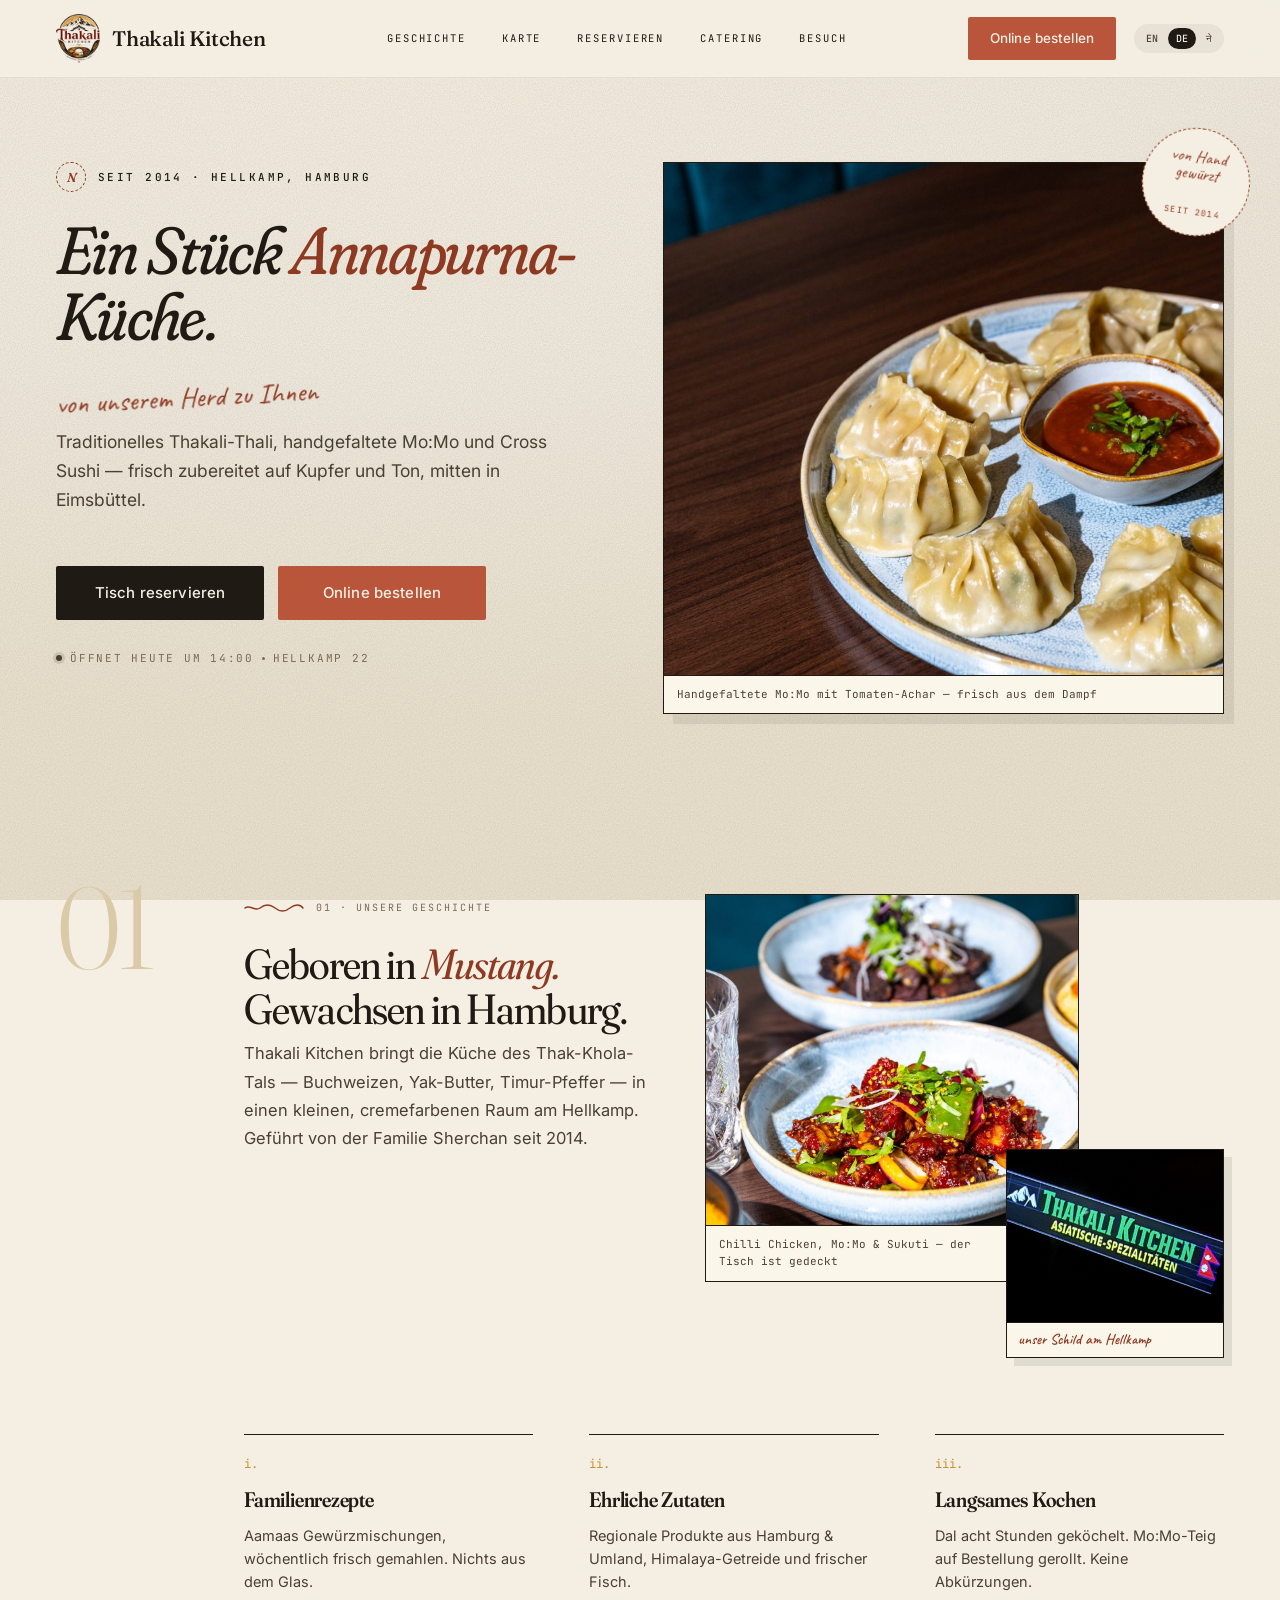
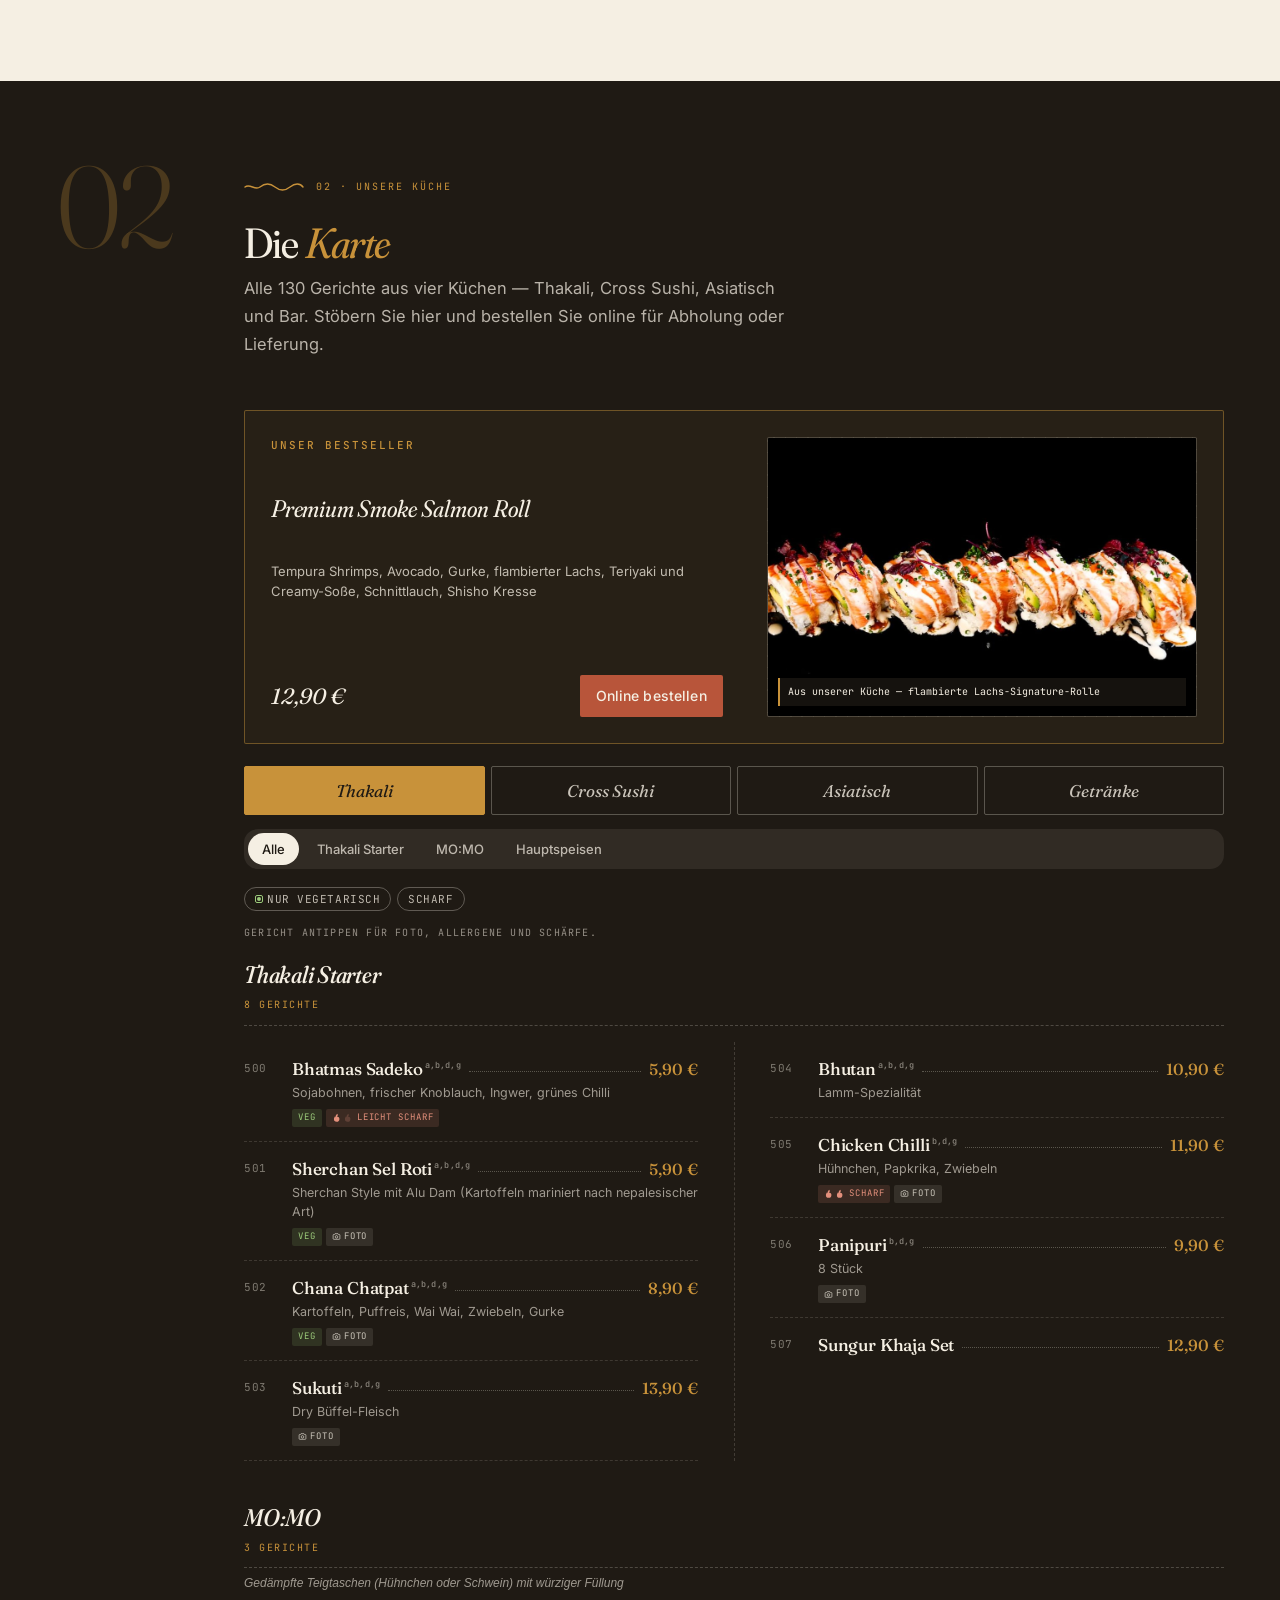
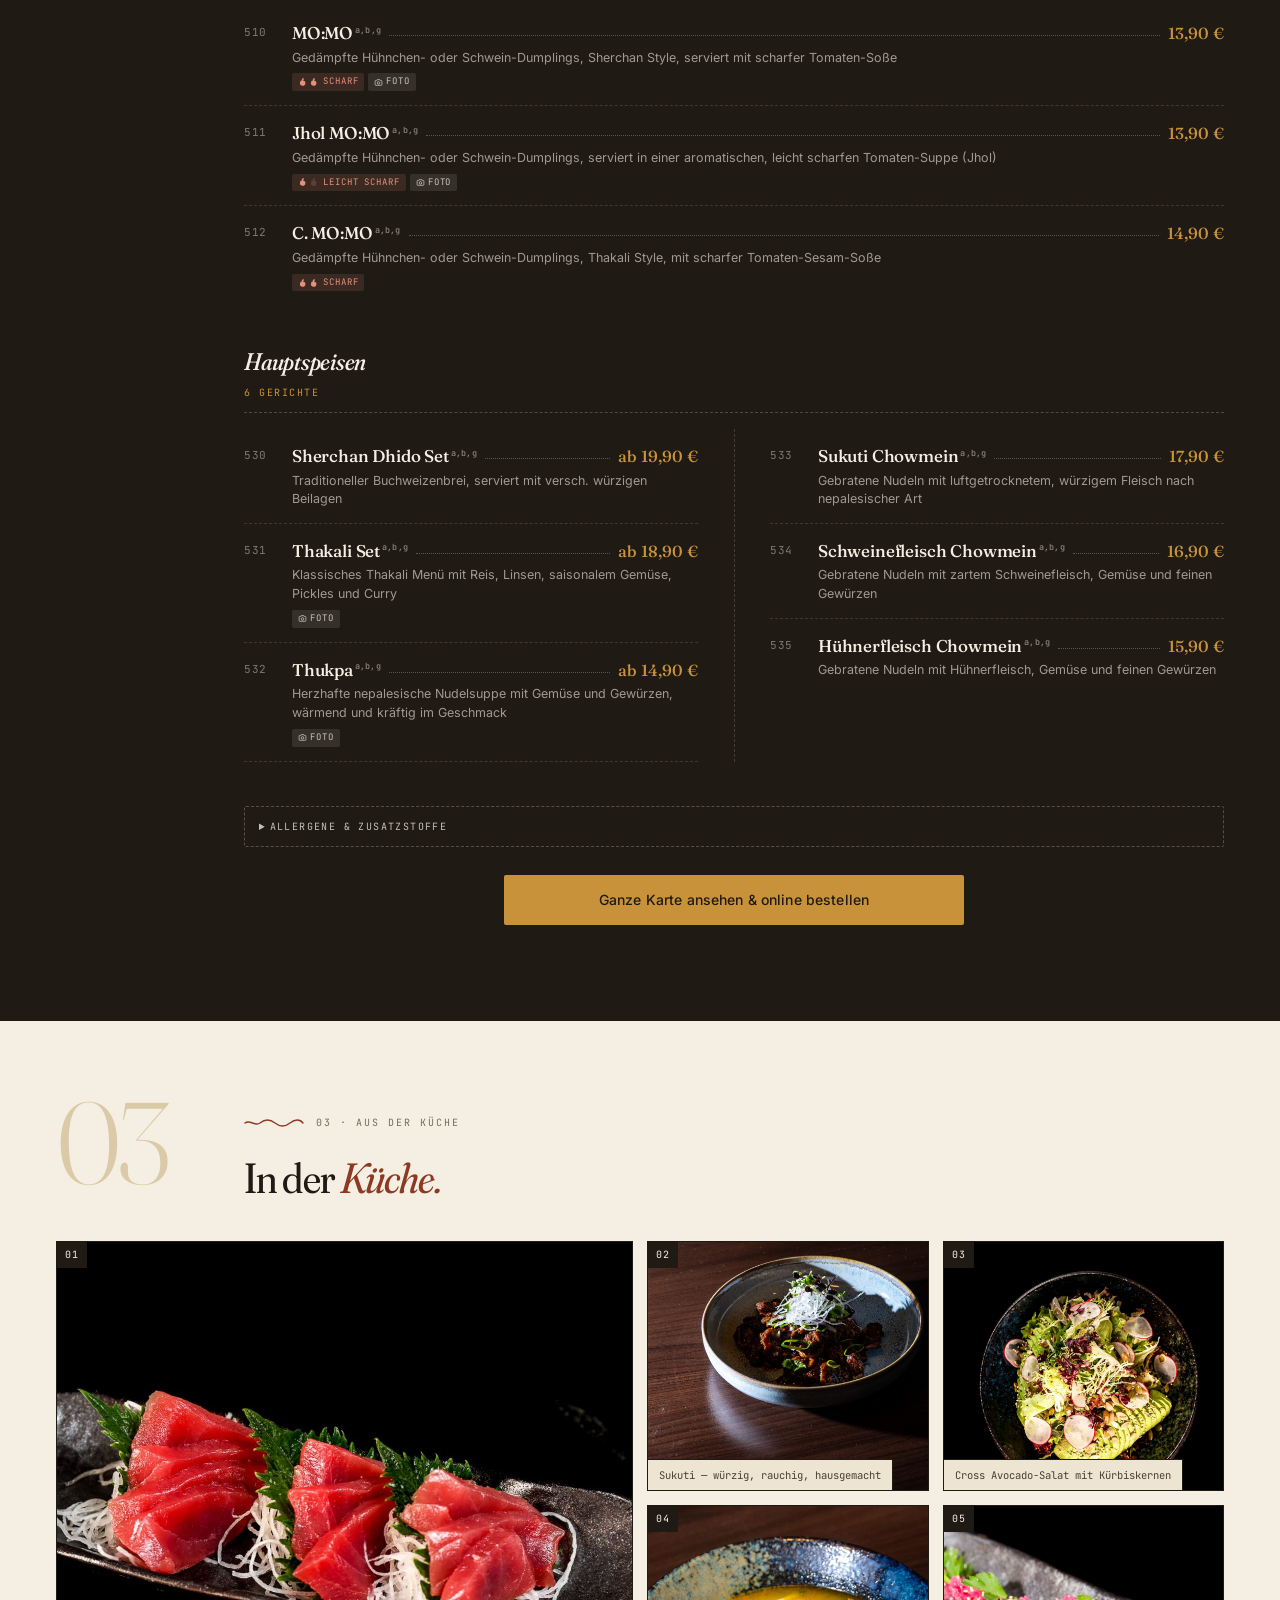
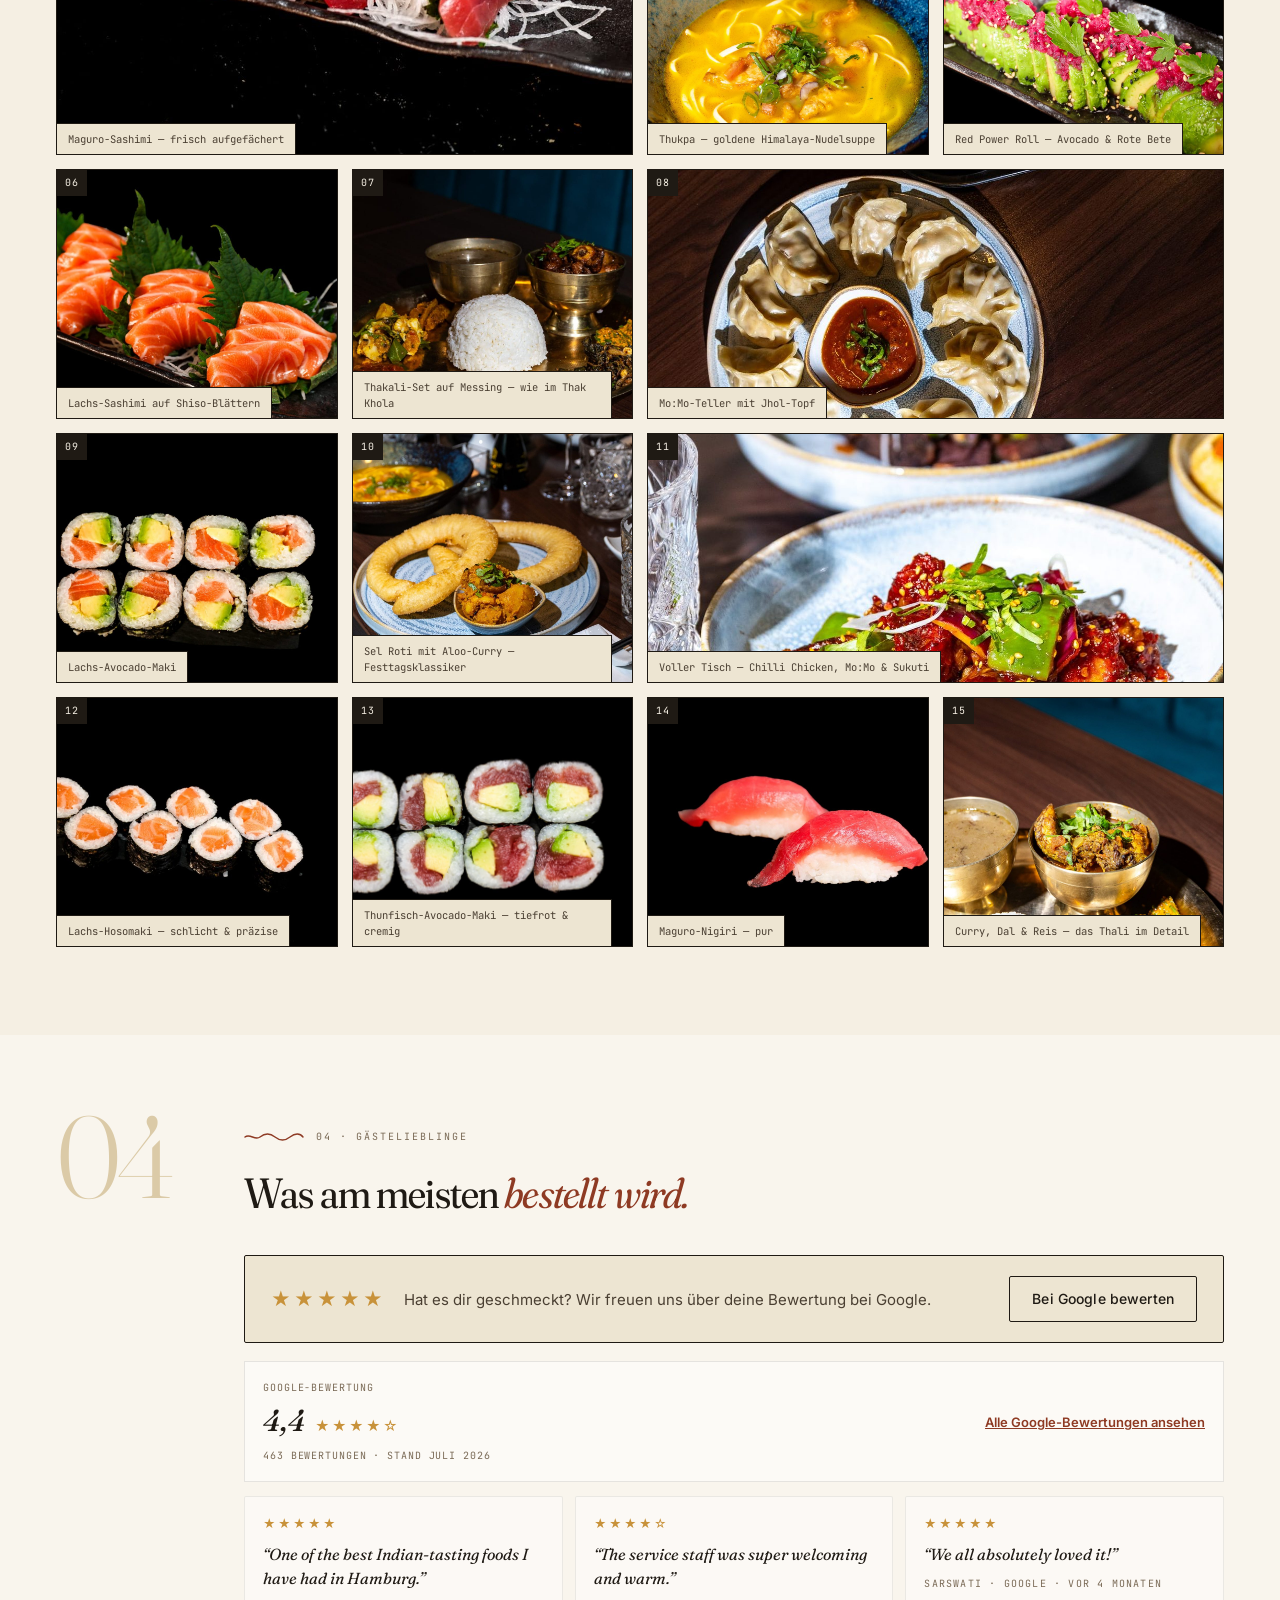
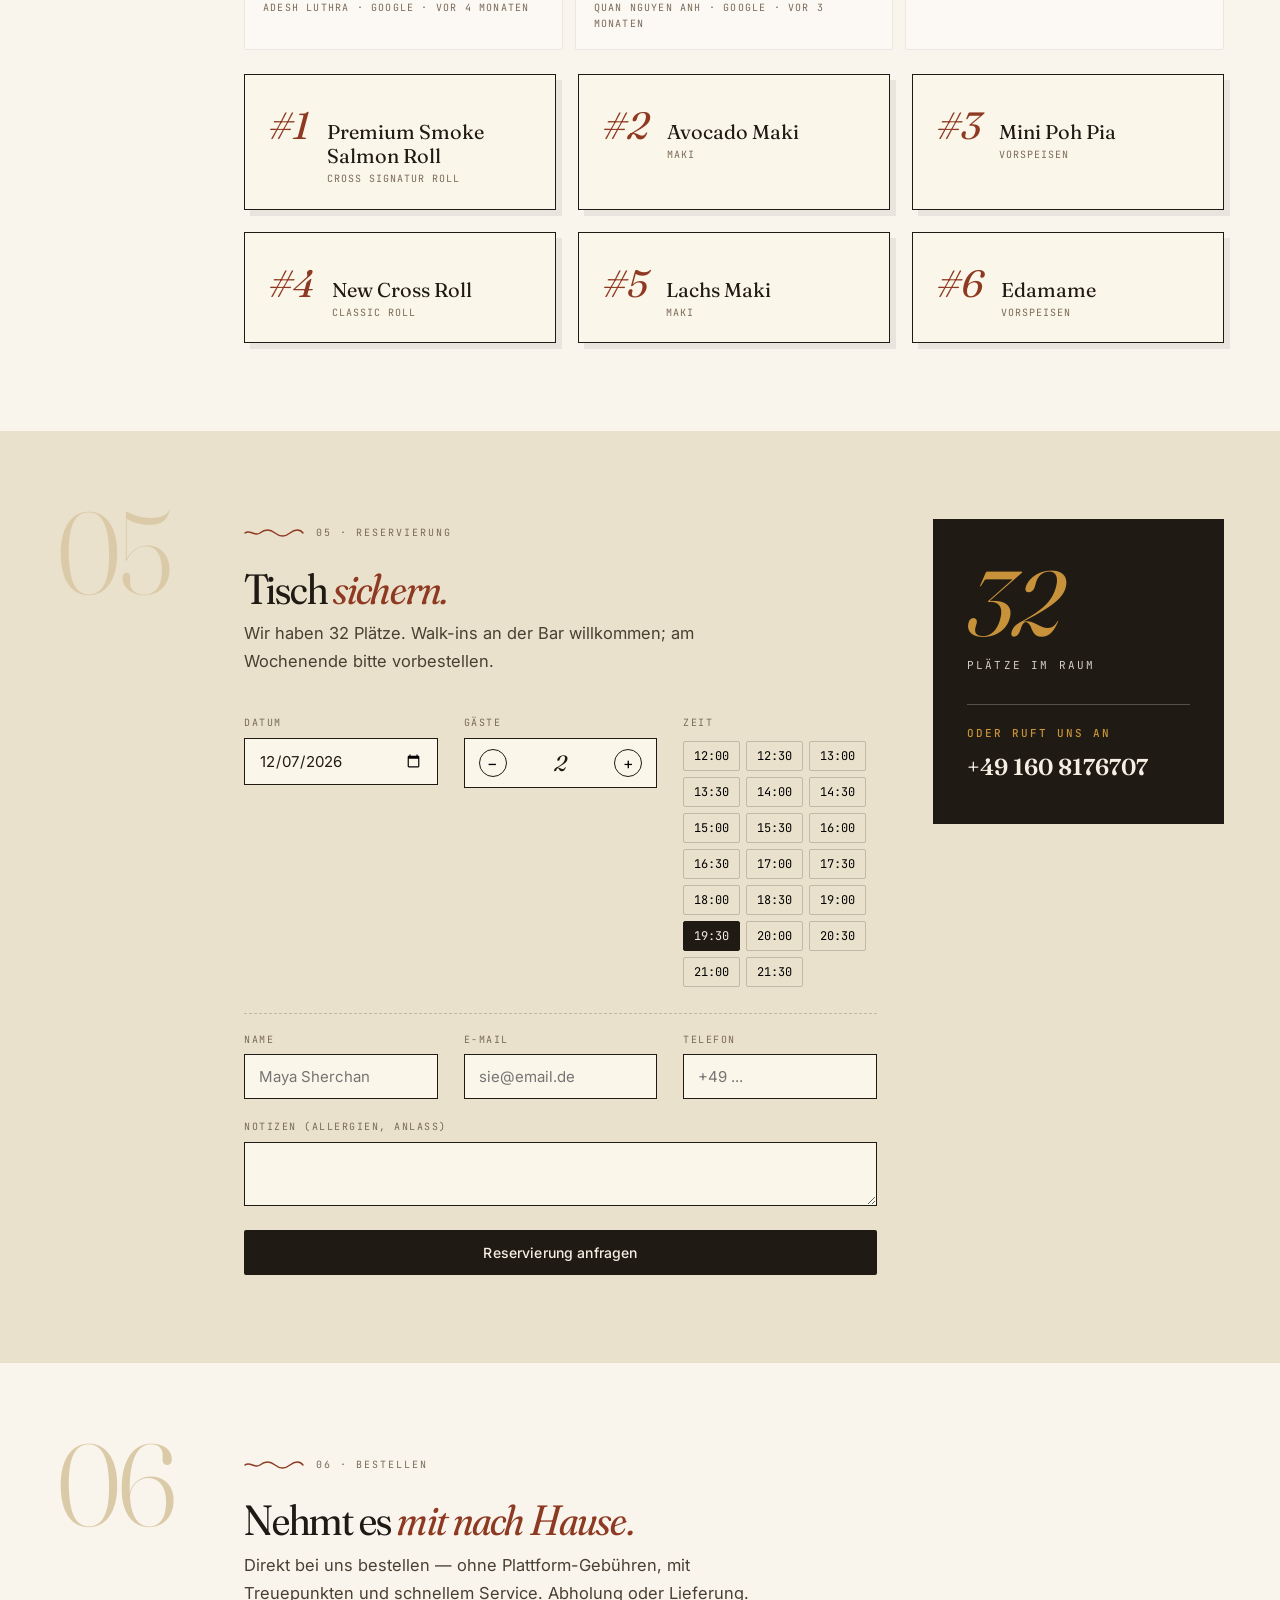
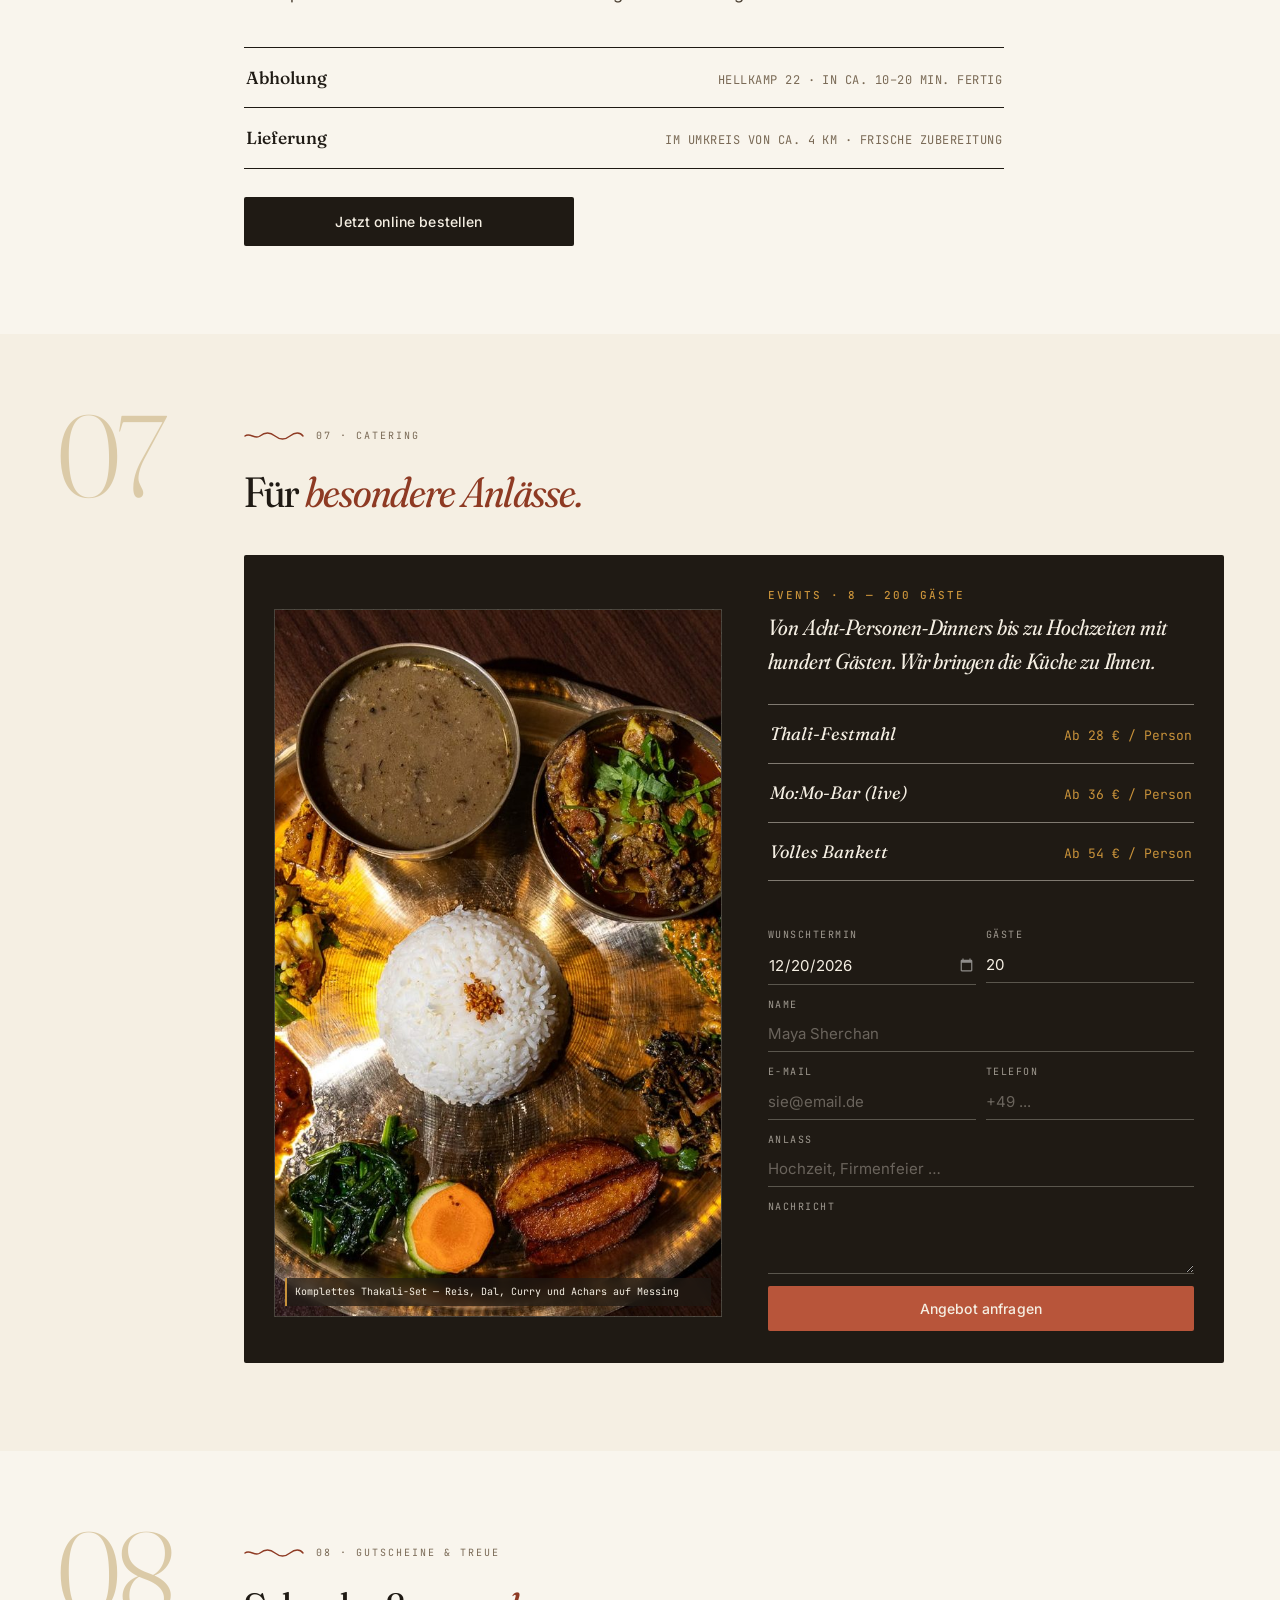
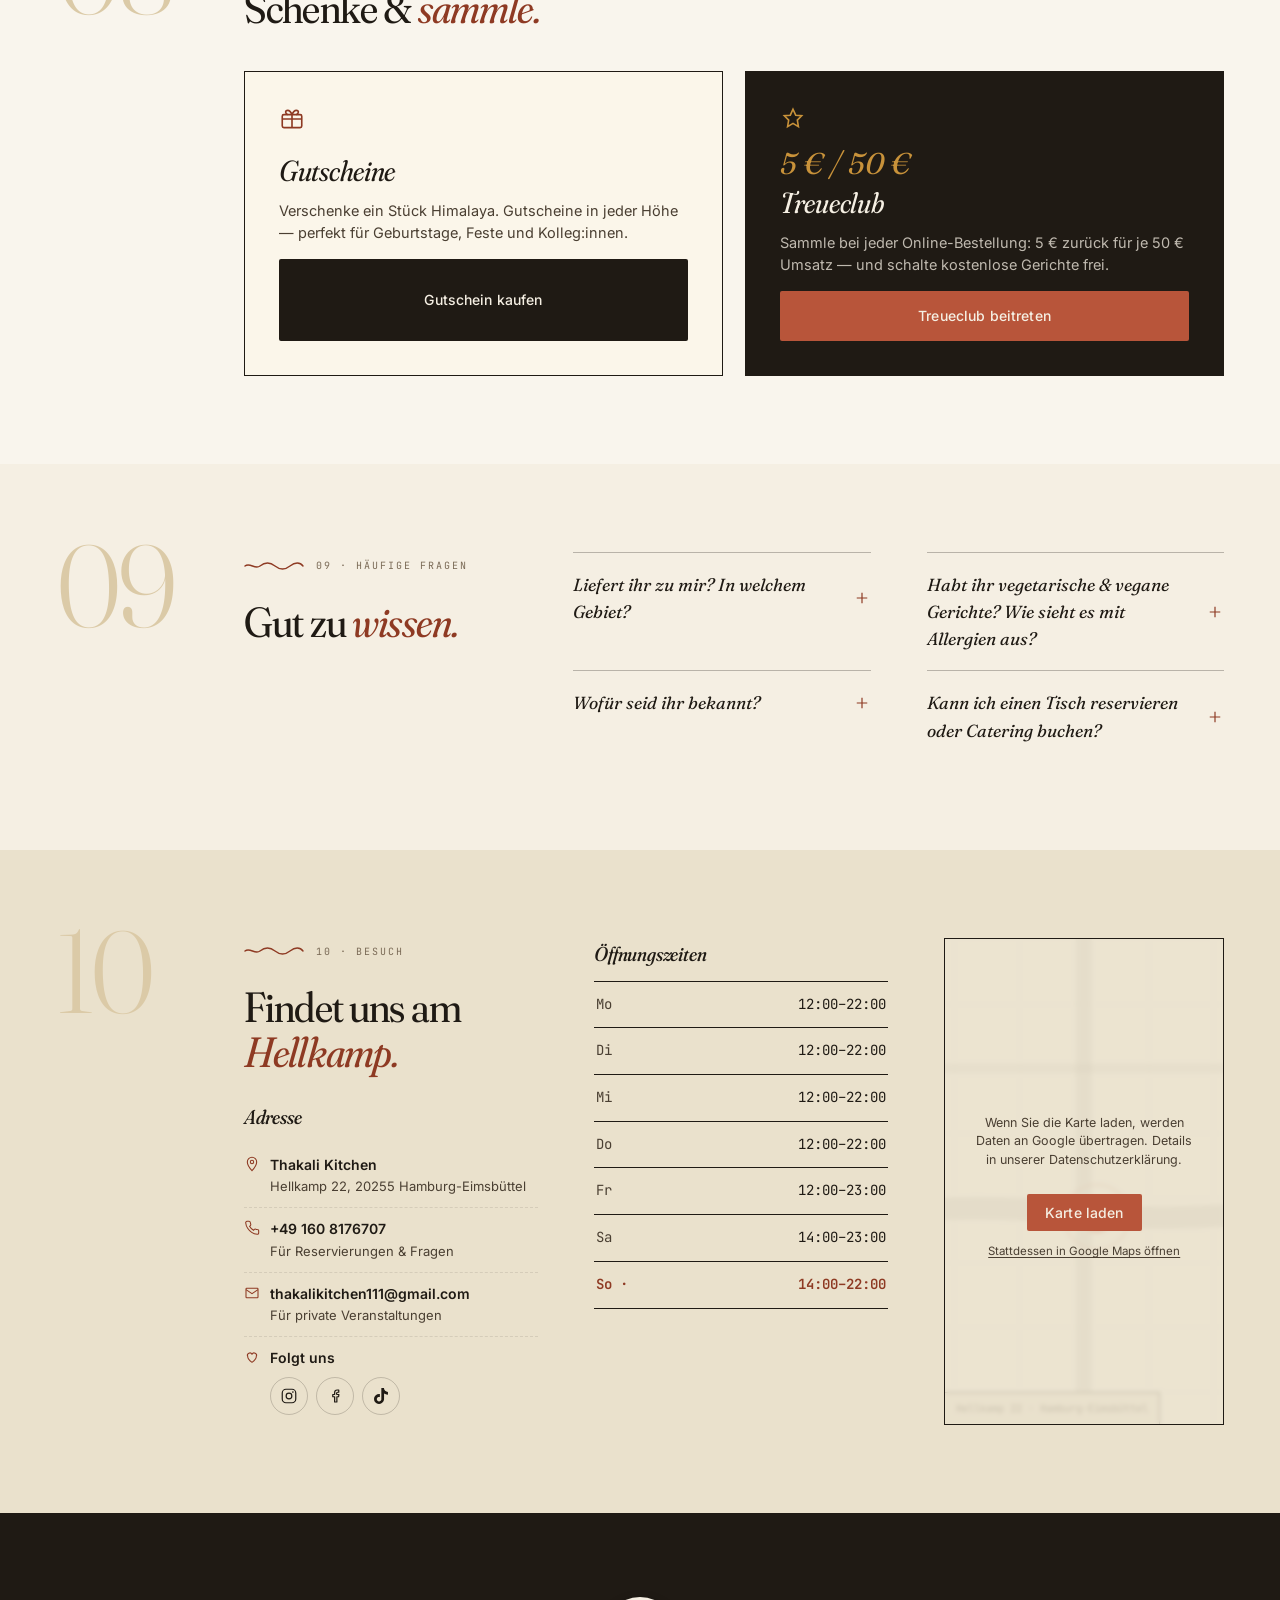
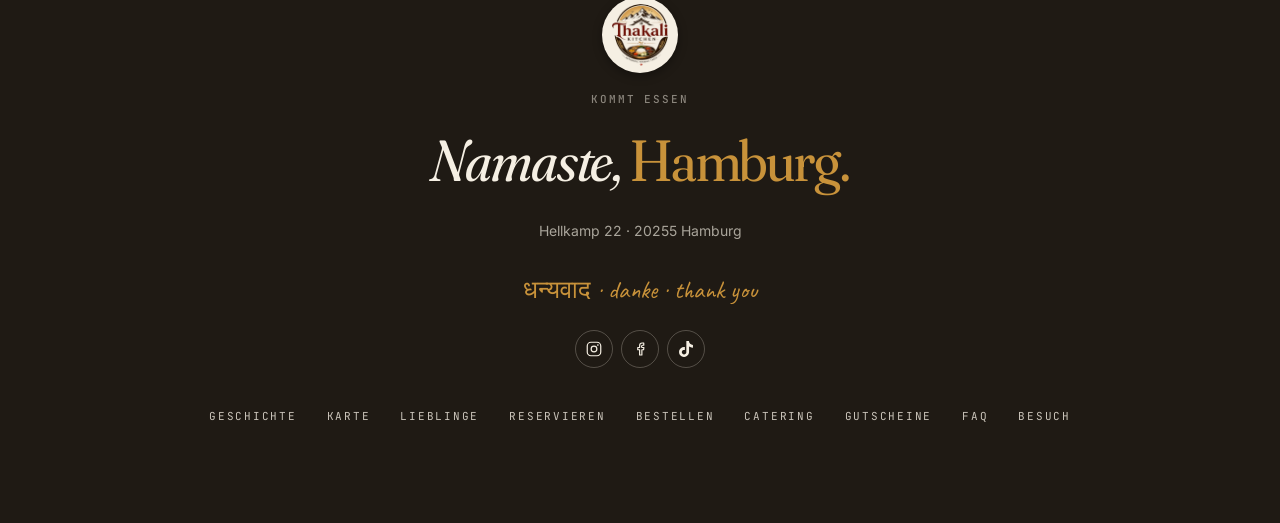
==== commit f4ade334: "Rebuild the menu from the new card, add dish detail sheets The printed Speisekarte was replaced, so " ====
--- a/index.html
+++ b/index.html
@@ -29,7 +29,7 @@
   <link rel="preconnect" href="https://fonts.gstatic.com" crossorigin/>
   <link href="https://fonts.googleapis.com/css2?family=Fraunces:ital,opsz,wght,SOFT@0,9..144,300..700,0..100;1,9..144,300..700,0..100&family=Caveat:wght@500;600;700&family=Inter:wght@400;500;600;700&family=JetBrains+Mono:wght@400;500&family=Tiro+Devanagari+Sanskrit:ital@0;1&display=swap" rel="stylesheet"/>
 
-  <link rel="stylesheet" href="css/style.css?v=7"/>
+  <link rel="stylesheet" href="css/style.css?v=8"/>
 
   <script type="application/ld+json">
   {
@@ -239,7 +239,14 @@
         <button class="chip" id="spicyChip" type="button" aria-pressed="false" data-i18n="menu.chip.spicy">Scharf</button>
       </div>
 
+      <p class="menu-hint" data-i18n="menu.hint">Gericht antippen für Foto, Allergene und Schärfe.</p>
+
       <div class="menu-list" id="menuList"></div>
+
+      <details class="allergen-legend" id="allergenLegend">
+        <summary data-i18n="legend.title">Allergene & Zusatzstoffe</summary>
+        <div class="legend-body" id="allergenLegendBody"></div>
+      </details>
 
       <a class="btn btn-terra menu-order-cta" href="https://www.crosssushi-hamburg.de/speisekarte/crosssushi" target="_blank" rel="noopener" style="width:100%" data-i18n="menu.order">Ganze Karte ansehen & online bestellen</a>
     </section>
@@ -261,7 +268,7 @@
         <div class="imgph"><img src="images/gallery-2-sukuti.jpg" alt="Sukuti mit Rettich und Microgreens" data-i18n-alt="gallery.cap.2" loading="lazy"/><span class="imgph-tag" data-num="02">02</span><span class="imgph-cap" data-i18n="gallery.cap.2">Sukuti — würzig, rauchig, hausgemacht</span></div>
         <div class="imgph"><img src="images/gallery-3-avocado-salat.jpg" alt="Cross Avocado-Salat mit Kürbiskernen" data-i18n-alt="gallery.cap.3" loading="lazy"/><span class="imgph-tag" data-num="03">03</span><span class="imgph-cap" data-i18n="gallery.cap.3">Cross Avocado-Salat mit Kürbiskernen</span></div>
         <div class="imgph"><img src="images/gallery-4-thukpa.jpg" alt="Thukpa — Himalaya-Nudelsuppe mit goldener Brühe" data-i18n-alt="gallery.cap.4" loading="lazy"/><span class="imgph-tag" data-num="04">04</span><span class="imgph-cap" data-i18n="gallery.cap.4">Thukpa — goldene Himalaya-Nudelsuppe</span></div>
-        <div class="imgph"><img src="images/gallery-5-avocado-ceviche.jpg" alt="Avocado-Ceviche mit Sesam und Ponzu" data-i18n-alt="gallery.cap.5" loading="lazy"/><span class="imgph-tag" data-num="05">05</span><span class="imgph-cap" data-i18n="gallery.cap.5">Avocado-Ceviche mit Sesam</span></div>
+        <div class="imgph"><img src="images/gallery-5-avocado-ceviche.jpg" alt="Red Power Roll mit Avocado und Rote-Bete-Topping" data-i18n-alt="gallery.cap.5" loading="lazy"/><span class="imgph-tag" data-num="05">05</span><span class="imgph-cap" data-i18n="gallery.cap.5">Avocado-Ceviche mit Sesam</span></div>
         <div class="imgph"><img src="images/gallery-6-lachs-sashimi.jpg" alt="Lachs-Sashimi auf Shiso-Blättern" data-i18n-alt="gallery.cap.6" loading="lazy"/><span class="imgph-tag" data-num="06">06</span><span class="imgph-cap" data-i18n="gallery.cap.6">Lachs-Sashimi auf Shiso-Blättern</span></div>
         <div class="imgph"><img src="images/gallery-7-thakali-set.jpg" alt="Thakali-Set auf Messingthali" data-i18n-alt="gallery.cap.7" loading="lazy"/><span class="imgph-tag" data-num="07">07</span><span class="imgph-cap" data-i18n="gallery.cap.7">Thakali-Set auf Messing — wie im Thak Khola</span></div>
         <div class="imgph"><img src="images/gallery-8-momo-jhol.jpg" alt="Mo:Mo-Teller mit Jhol im Steintopf" data-i18n-alt="gallery.cap.8" loading="lazy"/><span class="imgph-tag" data-num="08">08</span><span class="imgph-cap" data-i18n="gallery.cap.8">Mo:Mo-Teller mit Jhol-Topf</span></div>
@@ -271,7 +278,7 @@
         <div class="imgph"><img src="images/gallery-12-lachs-hosomaki.jpg" alt="Lachs-Hosomaki in versetzter Reihe auf schwarzem Grund" data-i18n-alt="gallery.cap.12" loading="lazy"/><span class="imgph-tag" data-num="12">12</span><span class="imgph-cap" data-i18n="gallery.cap.12">Lachs-Hosomaki — schlicht & präzise</span></div>
         <div class="imgph"><img src="images/gallery-13-thunfisch-avocado-maki.jpg" alt="Thunfisch-Avocado-Maki auf schwarzem Grund" data-i18n-alt="gallery.cap.13" loading="lazy"/><span class="imgph-tag" data-num="13">13</span><span class="imgph-cap" data-i18n="gallery.cap.13">Thunfisch-Avocado-Maki — tiefrot & cremig</span></div>
         <div class="imgph"><img src="images/gallery-14-maguro-nigiri.jpg" alt="Zwei Maguro-Nigiri, minimalistisch angerichtet" data-i18n-alt="gallery.cap.14" loading="lazy"/><span class="imgph-tag" data-num="14">14</span><span class="imgph-cap" data-i18n="gallery.cap.14">Maguro-Nigiri — pur</span></div>
-        <div class="imgph"><img src="images/gallery-15-thali-detail.jpg" alt="Nahaufnahme: Hühnercurry, Dal und Reis auf Messingthali" data-i18n-alt="gallery.cap.15" loading="lazy"/><span class="imgph-tag" data-num="15">15</span><span class="imgph-cap" data-i18n="gallery.cap.15">Hühnercurry, Dal & Reis — das Thali im Detail</span></div>
+        <div class="imgph"><img src="images/gallery-15-thali-detail.jpg" alt="Nahaufnahme: Curry, Dal und Reis auf Messingthali" data-i18n-alt="gallery.cap.15" loading="lazy"/><span class="imgph-tag" data-num="15">15</span><span class="imgph-cap" data-i18n="gallery.cap.15">Hühnercurry, Dal & Reis — das Thali im Detail</span></div>
       </div>
     </section>
 
@@ -739,7 +746,21 @@
   <!-- role=status so form results are announced; it is the only send confirmation -->
   <div class="toast-wrap" id="toastWrap" role="status" aria-live="polite" aria-atomic="false"></div>
 
-  <script src="js/menu-data.js?v=7"></script>
-  <script src="js/main.js?v=7"></script>
+  <!-- ============ DISH DETAIL SHEET ============ -->
+  <!-- Filled by renderDishSheet(); a bottom sheet on phones, a centred card on
+       desktop. Kept in the document (rather than created on demand) so the
+       dialog and its close control exist for assistive tech from the start. -->
+  <div class="sheet-scrim" id="dishScrim" aria-hidden="true">
+    <div class="dish-sheet" id="dishSheet" role="dialog" aria-modal="true" aria-labelledby="dishSheetTitle">
+      <div class="sheet-grip" id="dishSheetGrip" aria-hidden="true"><span></span></div>
+      <button class="sheet-close" id="dishSheetClose" type="button" data-i18n-aria-label="a11y.close" aria-label="Schließen">
+        <svg width="16" height="16" viewBox="0 0 24 24" fill="none" stroke="currentColor" stroke-width="1.8" stroke-linecap="round"><path d="M6 6l12 12M18 6L6 18"/></svg>
+      </button>
+      <div class="sheet-body" id="dishSheetBody"></div>
+    </div>
+  </div>
+
+  <script src="js/menu-data.js?v=8"></script>
+  <script src="js/main.js?v=8"></script>
 </body>
 </html>
--- a/css/style.css
+++ b/css/style.css
@@ -469,14 +469,18 @@
 
 /* ============== Menu ============== */
 
+/* Four kitchens do not fit on one phone-width row, so wrap them 2×2 and go to
+   a single row once there is space. */
 .menu-group-tabs {
-  display: flex;
+  display: grid;
+  grid-template-columns: repeat(2, minmax(0, 1fr));
   gap: 6px;
   margin-bottom: 14px;
-  flex-wrap: wrap;
+}
+@media (min-width: 560px) {
+  .menu-group-tabs { grid-template-columns: repeat(4, minmax(0, 1fr)); }
 }
 .menu-group-tabs .group-tab {
-  flex: 1;
   background: transparent;
   border: 1px solid rgba(31,26,20,0.18);
   padding: 10px 14px;
@@ -643,7 +647,8 @@
   align-items: baseline;
   gap: 8px;
 }
-.dish-title-row h4 {
+.dish-title-row h4,
+.dish-title-row .dish-name {
   font-family: var(--serif);
   font-size: 17px;
   font-weight: 500;
@@ -2002,7 +2007,17 @@
   #menu .dish { border-bottom-color: rgba(245, 239, 227, 0.14); }
   #menu .menu-list .dish:hover { background: rgba(245, 239, 227, 0.05); }
   #menu .dish-num { color: rgba(245, 239, 227, 0.45); }
-  #menu .dish-title-row h4 { color: var(--paper); }
+  #menu .dish-title-row h4,
+  #menu .dish-title-row .dish-name { color: var(--paper); }
+  #menu .dish-name .dish-allergens { color: rgba(245, 239, 227, 0.5); }
+  #menu .menu-hint { color: rgba(245, 239, 227, 0.55); }
+  #menu .menu-section-note { color: rgba(245, 239, 227, 0.6); }
+  #menu .allergen-legend { border-color: rgba(245, 239, 227, 0.25); }
+  #menu .allergen-legend > summary { color: rgba(245, 239, 227, 0.78); }
+  #menu .allergen-legend .sheet-section-title { color: var(--mustard); border-bottom-color: rgba(245, 239, 227, 0.22); }
+  #menu .allergen-legend .allergen-list li { color: rgba(245, 239, 227, 0.7); }
+  #menu .allergen-legend .allergen-code { background: rgba(245, 239, 227, 0.12); color: var(--paper); }
+  #menu .allergen-legend .allergen-list.is-allergen .allergen-code { background: rgba(228, 144, 124, 0.16); color: #E4907C; }
   #menu .dish-dots { border-bottom-color: rgba(245, 239, 227, 0.28); }
   #menu .dish-price { color: var(--mustard); }
   #menu .dish-price .was { color: rgba(245, 239, 227, 0.45); }
@@ -2584,3 +2599,338 @@
     transform: none !important;
   }
 }
+
+/* ==========================================================
+   MENU DETAIL — tappable dish rows, bottom sheet, allergen legend
+   ========================================================== */
+
+.menu-hint {
+  margin: -8px 0 16px;
+  font-family: var(--mono);
+  font-size: 10px;
+  letter-spacing: 0.12em;
+  text-transform: uppercase;
+  color: var(--ink-3);
+}
+
+/* The row is a real button: it opens a dialog, so it has to be reachable by
+   keyboard. Everything below just undoes the UA button styling — the visual
+   rules live on .dish further up. */
+button.dish {
+  width: 100%;
+  margin: 0;
+  font: inherit;
+  color: inherit;
+  text-align: left;
+  appearance: none;
+  background: transparent;
+  border: 0;
+  border-bottom: 1px dashed rgba(31,26,20,0.12);
+  border-radius: 0;
+  -webkit-tap-highlight-color: transparent;
+}
+button.dish:last-child { border-bottom: 0; }
+button.dish:active { background: rgba(255,255,255,0.55); }
+
+.tag.has-photo {
+  display: inline-flex;
+  align-items: center;
+  gap: 3px;
+  color: var(--ink-3);
+}
+.tag.has-photo svg { width: 9px; height: 9px; }
+
+.spice-meter {
+  display: inline-flex;
+  align-items: center;
+  gap: 1px;
+}
+.spice-meter svg { width: 10px; height: 10px; flex: 0 0 auto; }
+.spice-meter .spice-off { opacity: 0.22; }
+
+/* ---- scrim + sheet ---- */
+
+.sheet-scrim {
+  position: fixed;
+  inset: 0;
+  z-index: 55;
+  display: flex;
+  align-items: flex-end;
+  justify-content: center;
+  background: rgba(31,26,20,0.55);
+  opacity: 0;
+  pointer-events: none;
+  transition: opacity 220ms ease;
+}
+.sheet-scrim.open { opacity: 1; pointer-events: auto; }
+
+.dish-sheet {
+  position: relative;
+  width: 100%;
+  max-width: var(--max-content);
+  max-height: 88vh;
+  display: flex;
+  flex-direction: column;
+  background: var(--paper);
+  border-radius: 16px 16px 0 0;
+  box-shadow: 0 -12px 34px rgba(31,26,20,0.28);
+  transform: translateY(100%);
+  transition: transform 300ms cubic-bezier(0.2, 0.8, 0.2, 1);
+}
+.sheet-scrim.open .dish-sheet { transform: translateY(0); }
+/* Set while a finger is dragging the sheet, so it tracks the touch 1:1. */
+.dish-sheet.is-dragging { transition: none; }
+
+.sheet-grip {
+  display: flex;
+  justify-content: center;
+  padding: 8px 0 2px;
+  flex: 0 0 auto;
+  touch-action: none;
+  cursor: grab;
+}
+.sheet-grip span {
+  width: 38px;
+  height: 4px;
+  border-radius: 999px;
+  background: rgba(31,26,20,0.2);
+}
+
+.sheet-close {
+  position: absolute;
+  top: 10px;
+  right: 12px;
+  z-index: 2;
+  width: 32px;
+  height: 32px;
+  display: grid;
+  place-items: center;
+  border-radius: 50%;
+  border: 1px solid rgba(31,26,20,0.18);
+  background: var(--paper);
+  color: var(--ink);
+  cursor: pointer;
+  transition: background-color var(--motion-fast) ease, color var(--motion-fast) ease;
+}
+.sheet-close:hover { background: var(--ink); color: var(--paper); }
+
+.sheet-body {
+  overflow-y: auto;
+  -webkit-overflow-scrolling: touch;
+  overscroll-behavior: contain;
+  padding: 4px 20px calc(20px + env(safe-area-inset-bottom));
+}
+
+/* ---- sheet contents ---- */
+
+.sheet-photo {
+  position: relative;
+  margin: 4px 0 16px;
+  aspect-ratio: 4 / 3;
+  overflow: hidden;
+  border: 1px solid rgba(31,26,20,0.16);
+  border-radius: 2px;
+  background: var(--paper-2);
+}
+.sheet-photo img {
+  width: 100%;
+  height: 100%;
+  object-fit: cover;
+  display: block;
+  opacity: 0;
+  transition: opacity 420ms var(--ease-out);
+}
+.sheet-photo img.is-loaded { opacity: 1; }
+
+.sheet-eyebrow {
+  font-family: var(--mono);
+  font-size: 10px;
+  letter-spacing: 0.16em;
+  text-transform: uppercase;
+  color: var(--ink-3);
+  margin-bottom: 4px;
+}
+.sheet-body h3 {
+  font-family: var(--serif);
+  font-size: 26px;
+  font-weight: 500;
+  font-style: italic;
+  line-height: 1.15;
+  margin: 0 34px 6px 0;
+}
+.sheet-desc {
+  font-size: 13.5px;
+  color: var(--ink-2);
+  line-height: 1.6;
+  margin: 0 0 14px;
+}
+.sheet-note {
+  font-size: 12px;
+  color: var(--ink-3);
+  font-style: italic;
+  margin: 0 0 14px;
+}
+
+.sheet-tags {
+  display: flex;
+  gap: 5px;
+  flex-wrap: wrap;
+  align-items: center;
+  margin: 0 0 16px;
+}
+.sheet-tags .tag { font-size: 10px; padding: 3px 8px; }
+
+.sheet-price {
+  font-family: var(--serif);
+  font-size: 24px;
+  font-weight: 500;
+  margin: 0 0 16px;
+}
+
+.sheet-variants {
+  list-style: none;
+  margin: 0 0 18px;
+  padding: 0;
+  border-top: 1px dashed rgba(31,26,20,0.2);
+}
+.sheet-variants li {
+  display: flex;
+  align-items: baseline;
+  gap: 8px;
+  padding: 9px 0;
+  border-bottom: 1px dashed rgba(31,26,20,0.12);
+  font-size: 13.5px;
+  color: var(--ink-2);
+}
+.sheet-variants .leader {
+  flex: 1;
+  min-width: 16px;
+  border-bottom: 1px dotted rgba(31,26,20,0.25);
+  transform: translateY(-3px);
+}
+.sheet-variants .v-price {
+  font-family: var(--serif);
+  font-size: 15px;
+  color: var(--ink);
+  white-space: nowrap;
+}
+
+.sheet-section-title {
+  font-family: var(--mono);
+  font-size: 10px;
+  letter-spacing: 0.14em;
+  text-transform: uppercase;
+  color: var(--ink-3);
+  margin: 0 0 8px;
+  padding-bottom: 8px;
+  border-bottom: 1px dashed rgba(31,26,20,0.2);
+}
+
+.allergen-list {
+  list-style: none;
+  margin: 0 0 16px;
+  padding: 0;
+  display: flex;
+  flex-direction: column;
+  gap: 6px;
+}
+.allergen-list li {
+  display: flex;
+  align-items: baseline;
+  gap: 8px;
+  font-size: 13px;
+  color: var(--ink-2);
+}
+.allergen-code {
+  flex: 0 0 auto;
+  min-width: 20px;
+  text-align: center;
+  font-family: var(--mono);
+  font-size: 10px;
+  font-weight: 600;
+  text-transform: uppercase;
+  padding: 2px 0;
+  border-radius: 2px;
+  background: rgba(31,26,20,0.08);
+  color: var(--ink);
+}
+.allergen-list.is-allergen .allergen-code { background: rgba(140,42,42,0.1); color: var(--crimson); }
+
+.sheet-advice {
+  font-size: 12px;
+  line-height: 1.55;
+  color: var(--ink-3);
+  margin: 0;
+  padding-left: 10px;
+  border-left: 2px solid var(--mustard);
+}
+
+/* ---- legend under the menu ---- */
+
+.allergen-legend {
+  margin: 6px 0 20px;
+  border: 1px dashed rgba(31,26,20,0.22);
+  border-radius: 2px;
+  padding: 12px 14px;
+}
+.allergen-legend > summary {
+  cursor: pointer;
+  font-family: var(--mono);
+  font-size: 10px;
+  letter-spacing: 0.14em;
+  text-transform: uppercase;
+  color: var(--ink-2);
+}
+.allergen-legend .legend-body { padding-top: 12px; }
+.allergen-legend .allergen-list { margin-bottom: 12px; }
+.allergen-legend .allergen-list:last-child { margin-bottom: 0; }
+
+@media (min-width: 720px) {
+  .sheet-scrim { align-items: center; padding: 24px; }
+  .dish-sheet {
+    max-width: 560px;
+    max-height: min(86vh, 780px);
+    border-radius: 3px;
+    border: var(--frame-ink);
+    box-shadow: 14px 14px 0 rgba(31,26,20,0.12);
+    transform: translateY(14px) scale(0.985);
+    opacity: 0;
+    transition: transform 280ms var(--ease-out), opacity 200ms ease;
+  }
+  .sheet-scrim.open .dish-sheet { transform: none; opacity: 1; }
+  .sheet-grip { display: none; }
+  .sheet-body { padding: 22px 26px 26px; }
+  .sheet-photo { margin-top: 0; }
+}
+
+@media (prefers-reduced-motion: reduce) {
+  .dish-sheet { transition: none; }
+}
+
+/* The dish row is a <button>, so its parts are spans and need the block/flex
+   display back. .dish-name replaces the old <h4> — headings are not allowed
+   inside a button. */
+button.dish .dish-desc { display: block; }
+button.dish .dish-num { display: block; }
+.tag.spicy { display: inline-flex; align-items: center; gap: 4px; }
+
+/* allergen letters, set the way the printed card sets them */
+.dish-allergens {
+  font-family: var(--mono);
+  font-size: 0.5em;
+  font-weight: 500;
+  letter-spacing: 0.02em;
+  line-height: 0;
+  color: var(--ink-3);
+  margin-left: 2px;
+  white-space: nowrap;
+}
+.sheet-body h3 .dish-allergens { font-size: 0.42em; }
+
+.menu-section-note {
+  margin: -10px 0 14px;
+  font-size: 12px;
+  font-style: italic;
+  line-height: 1.5;
+  color: var(--ink-3);
+}
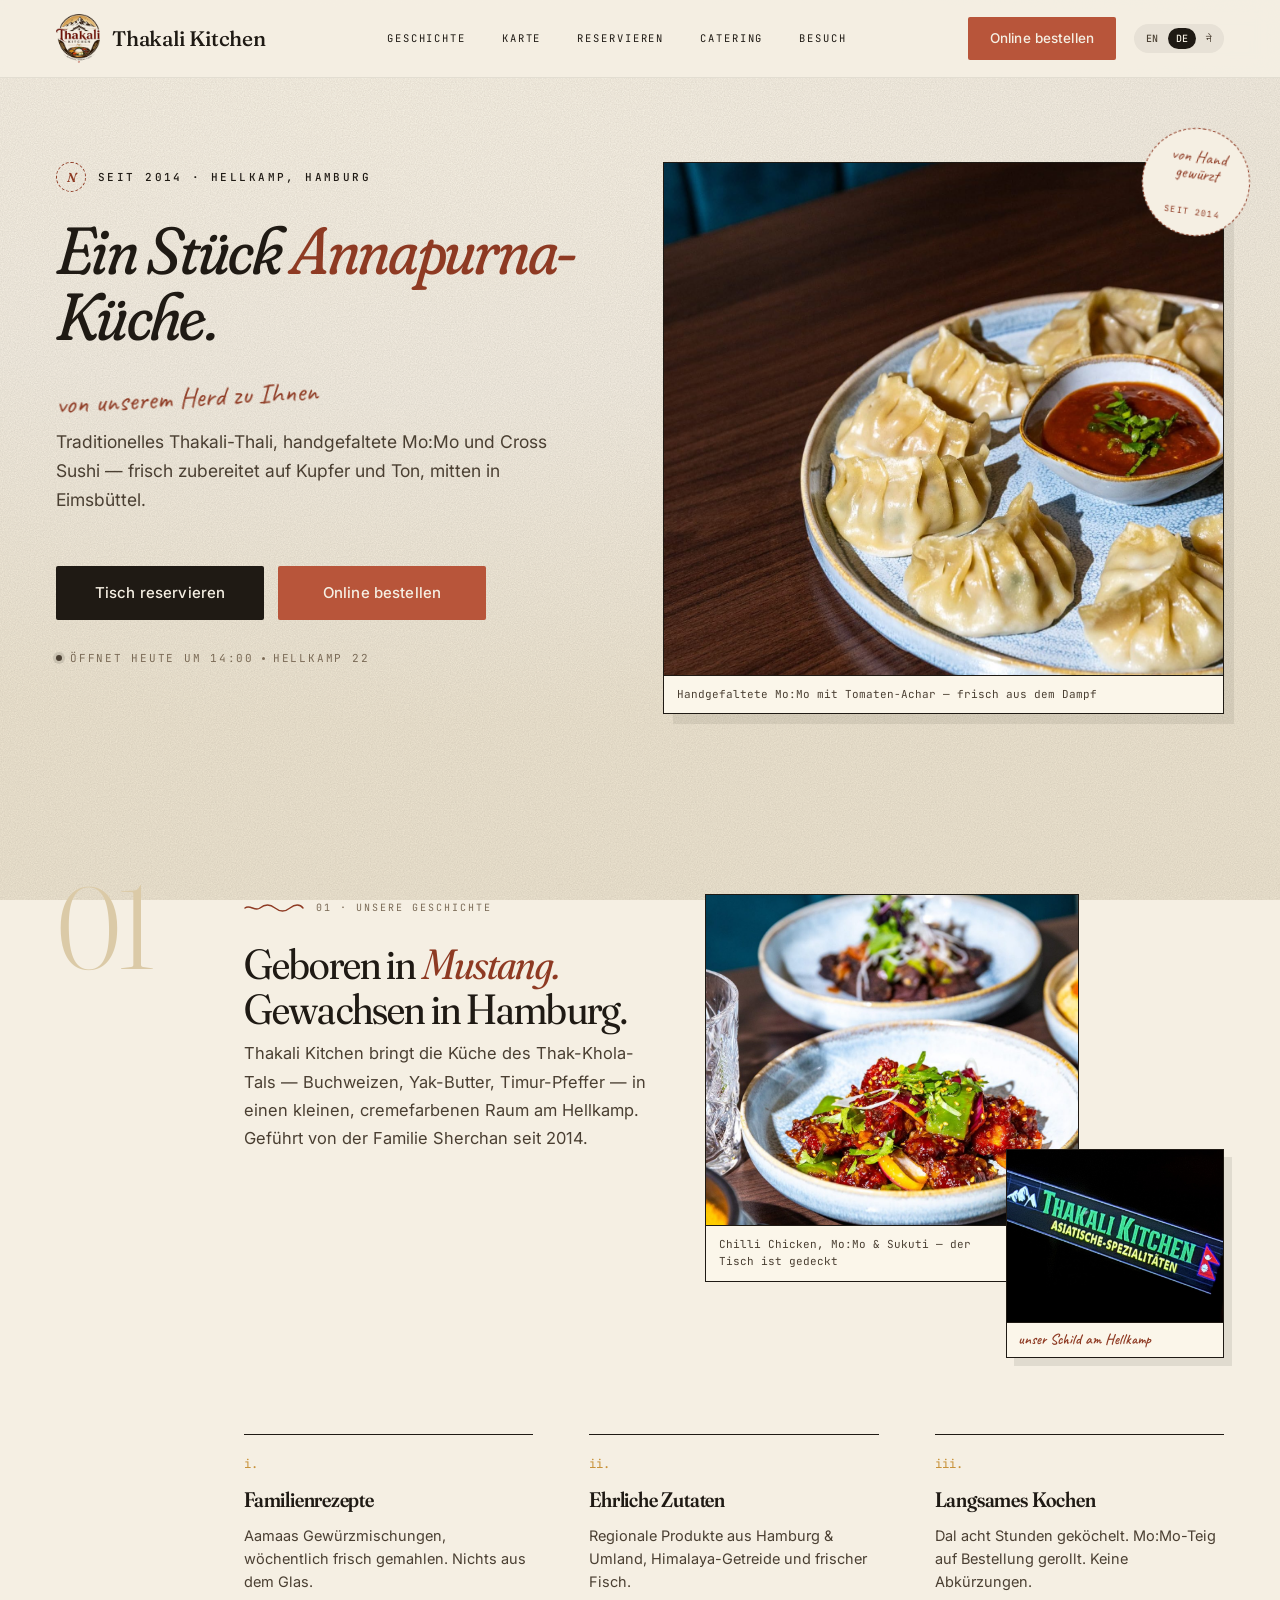
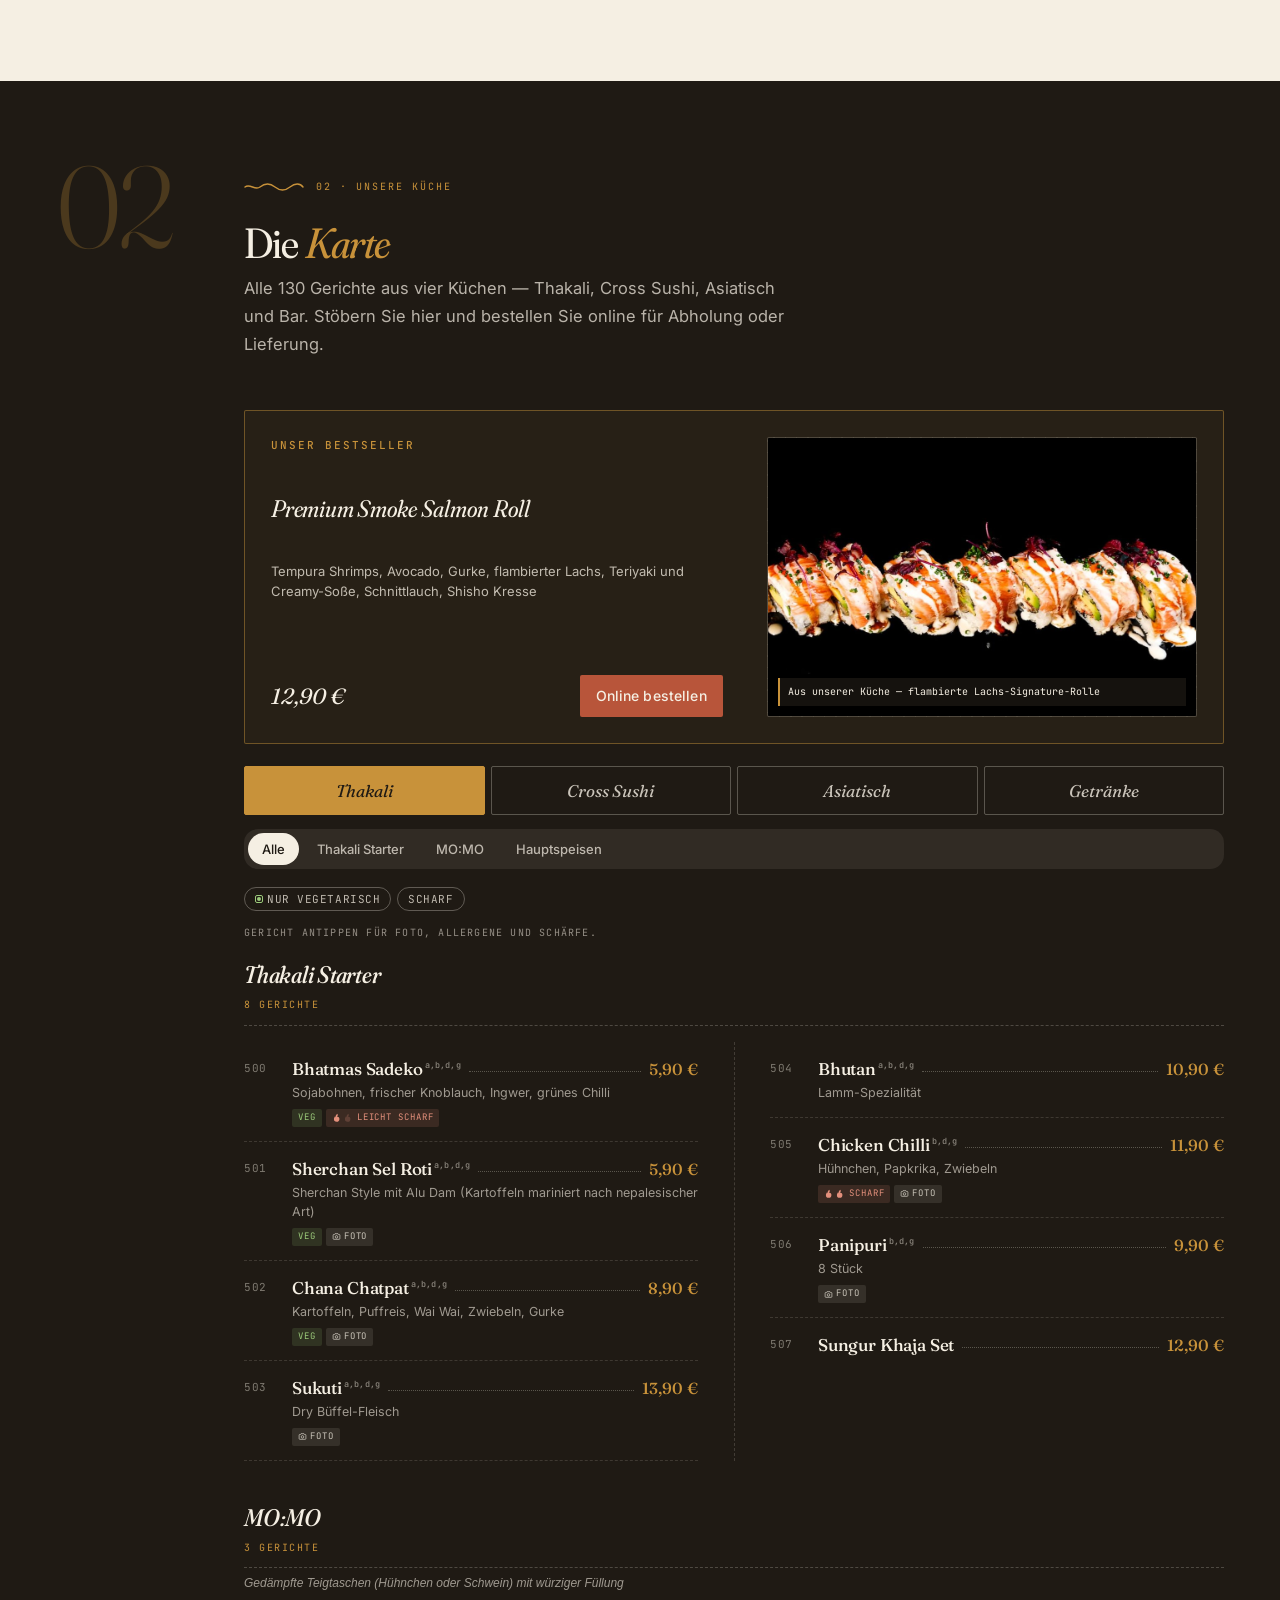
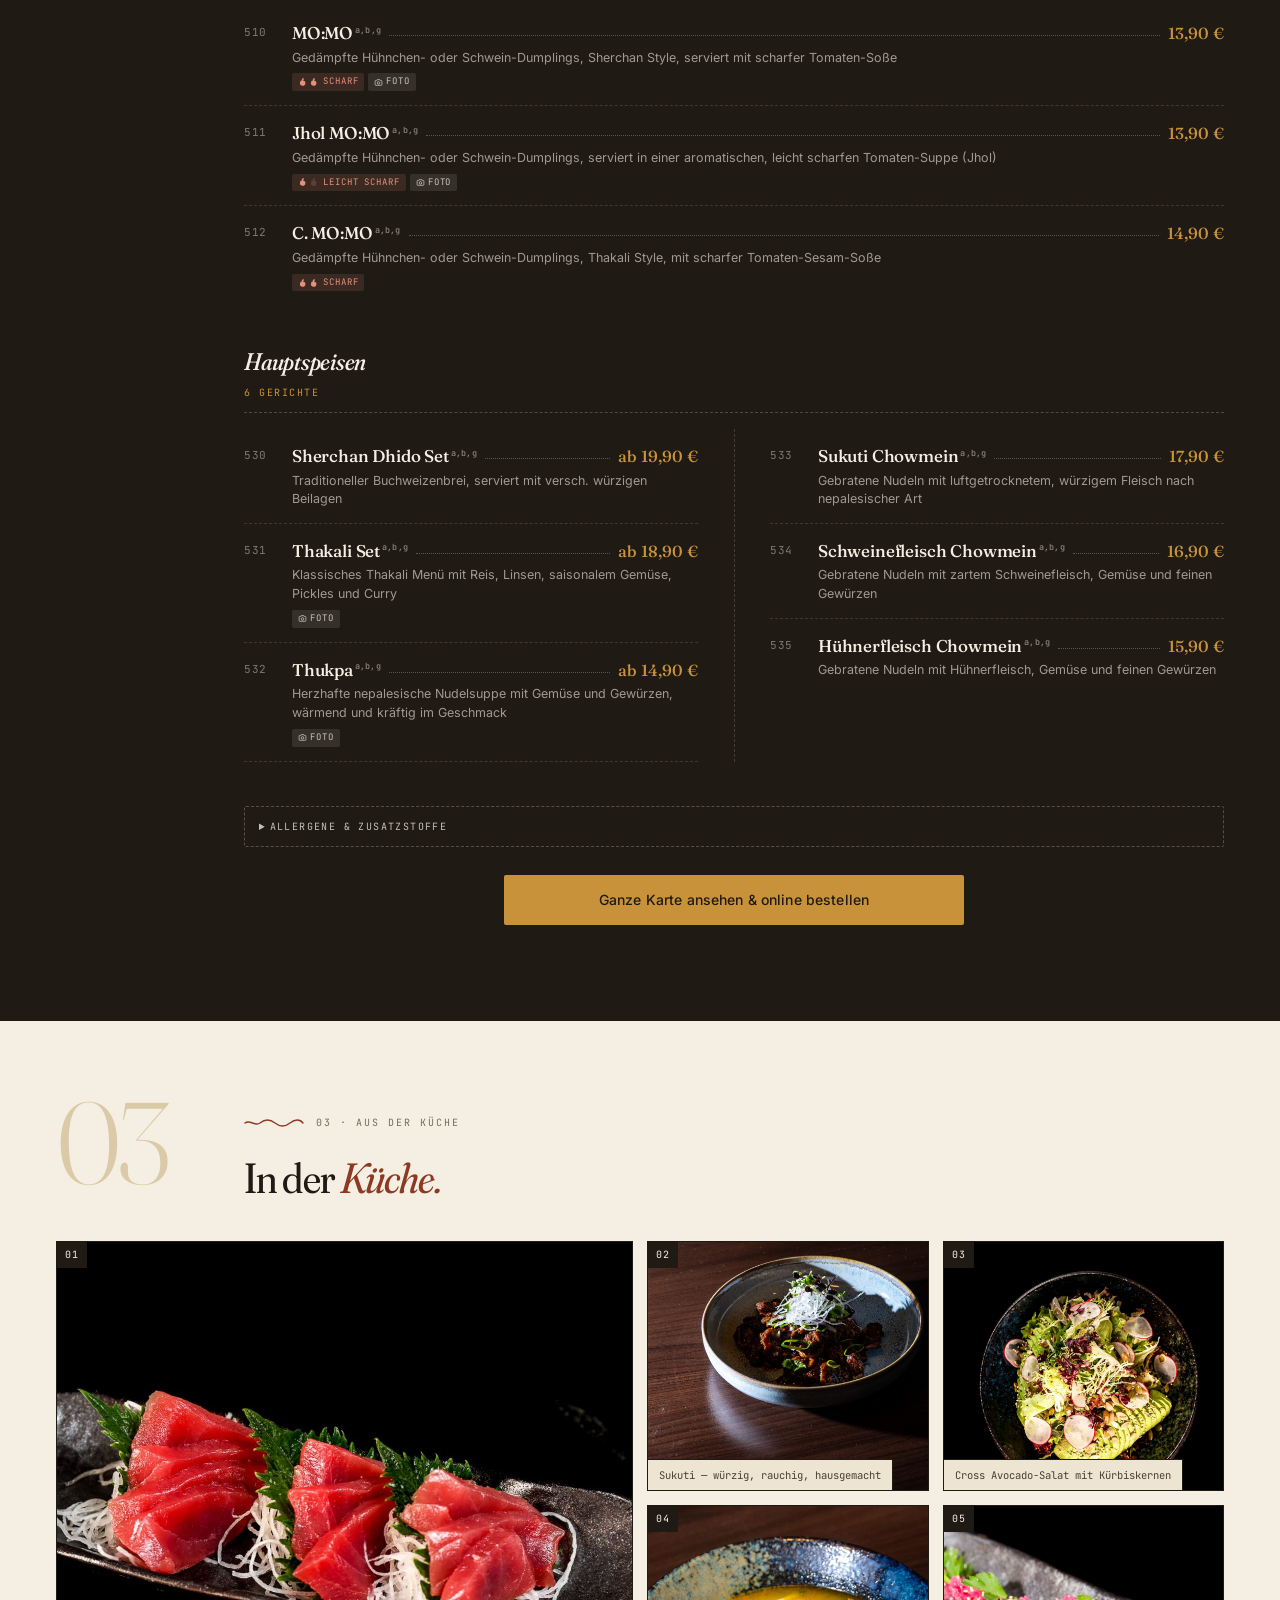
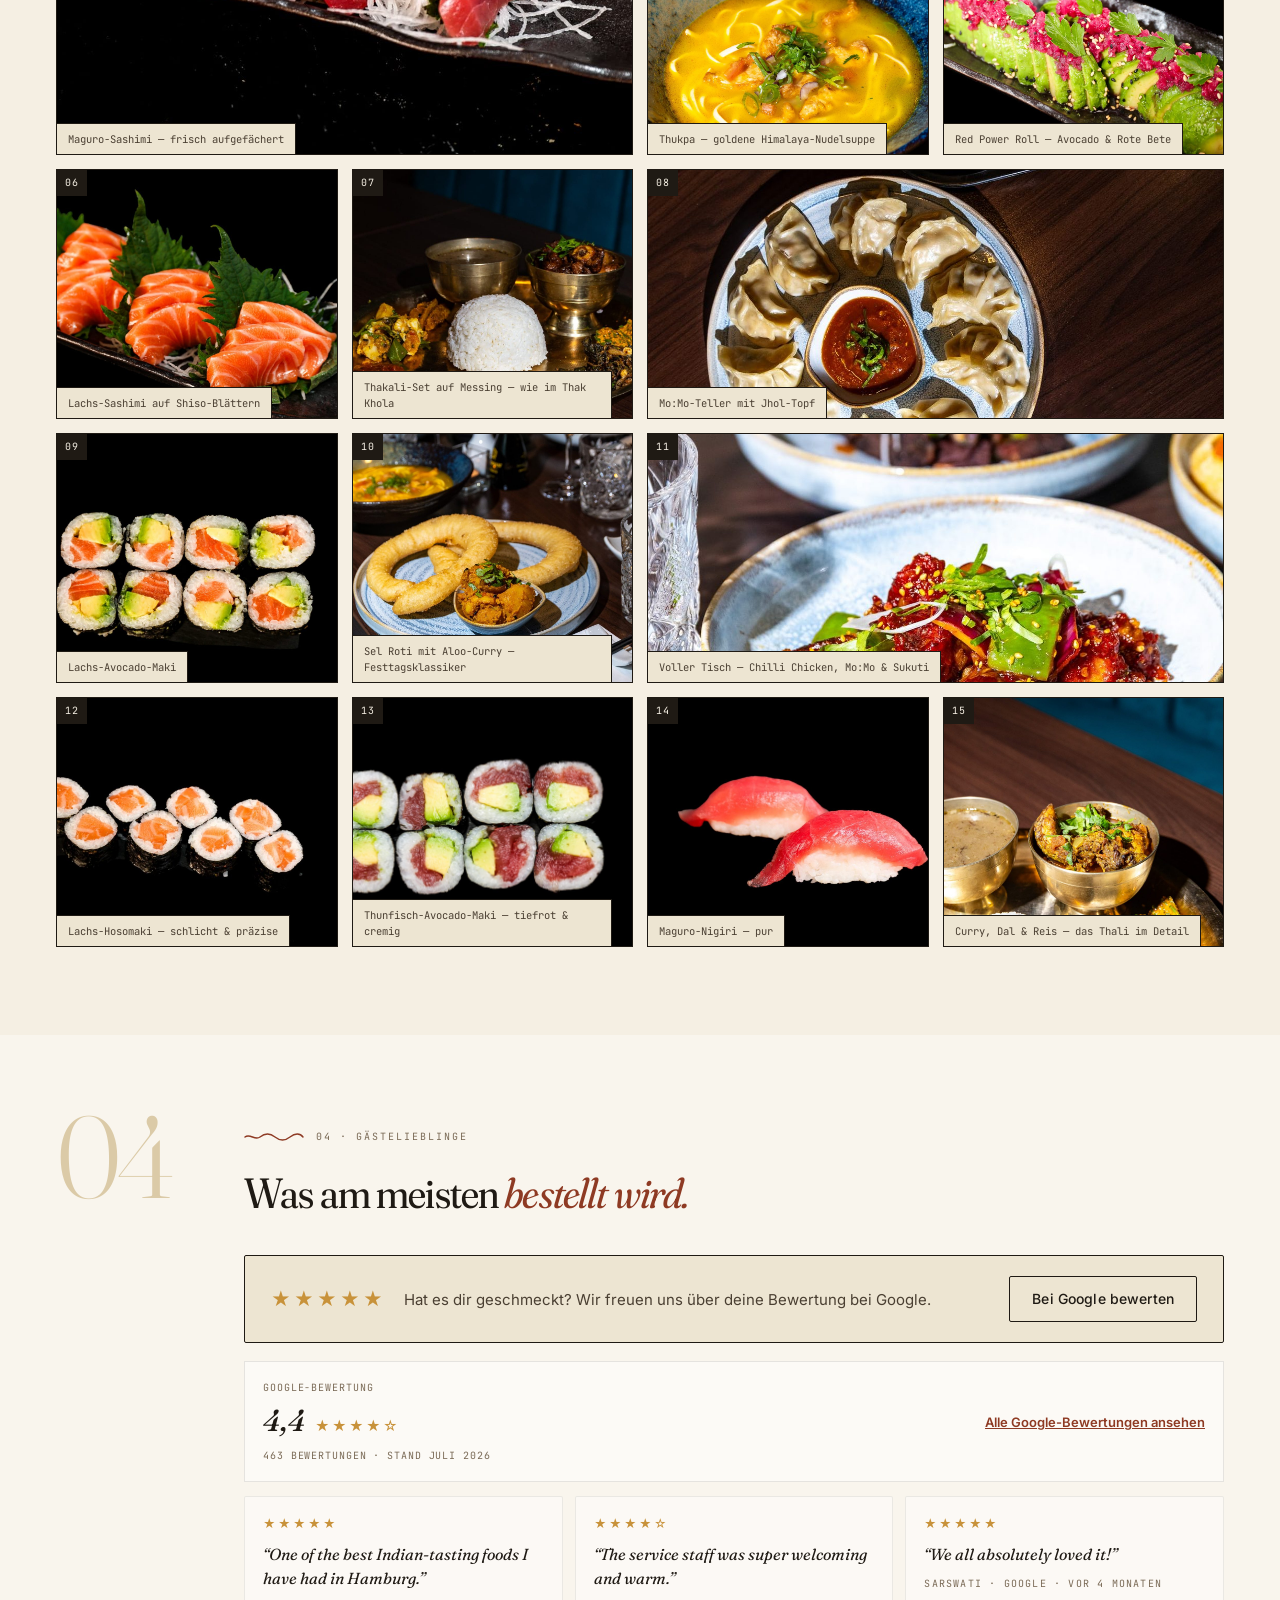
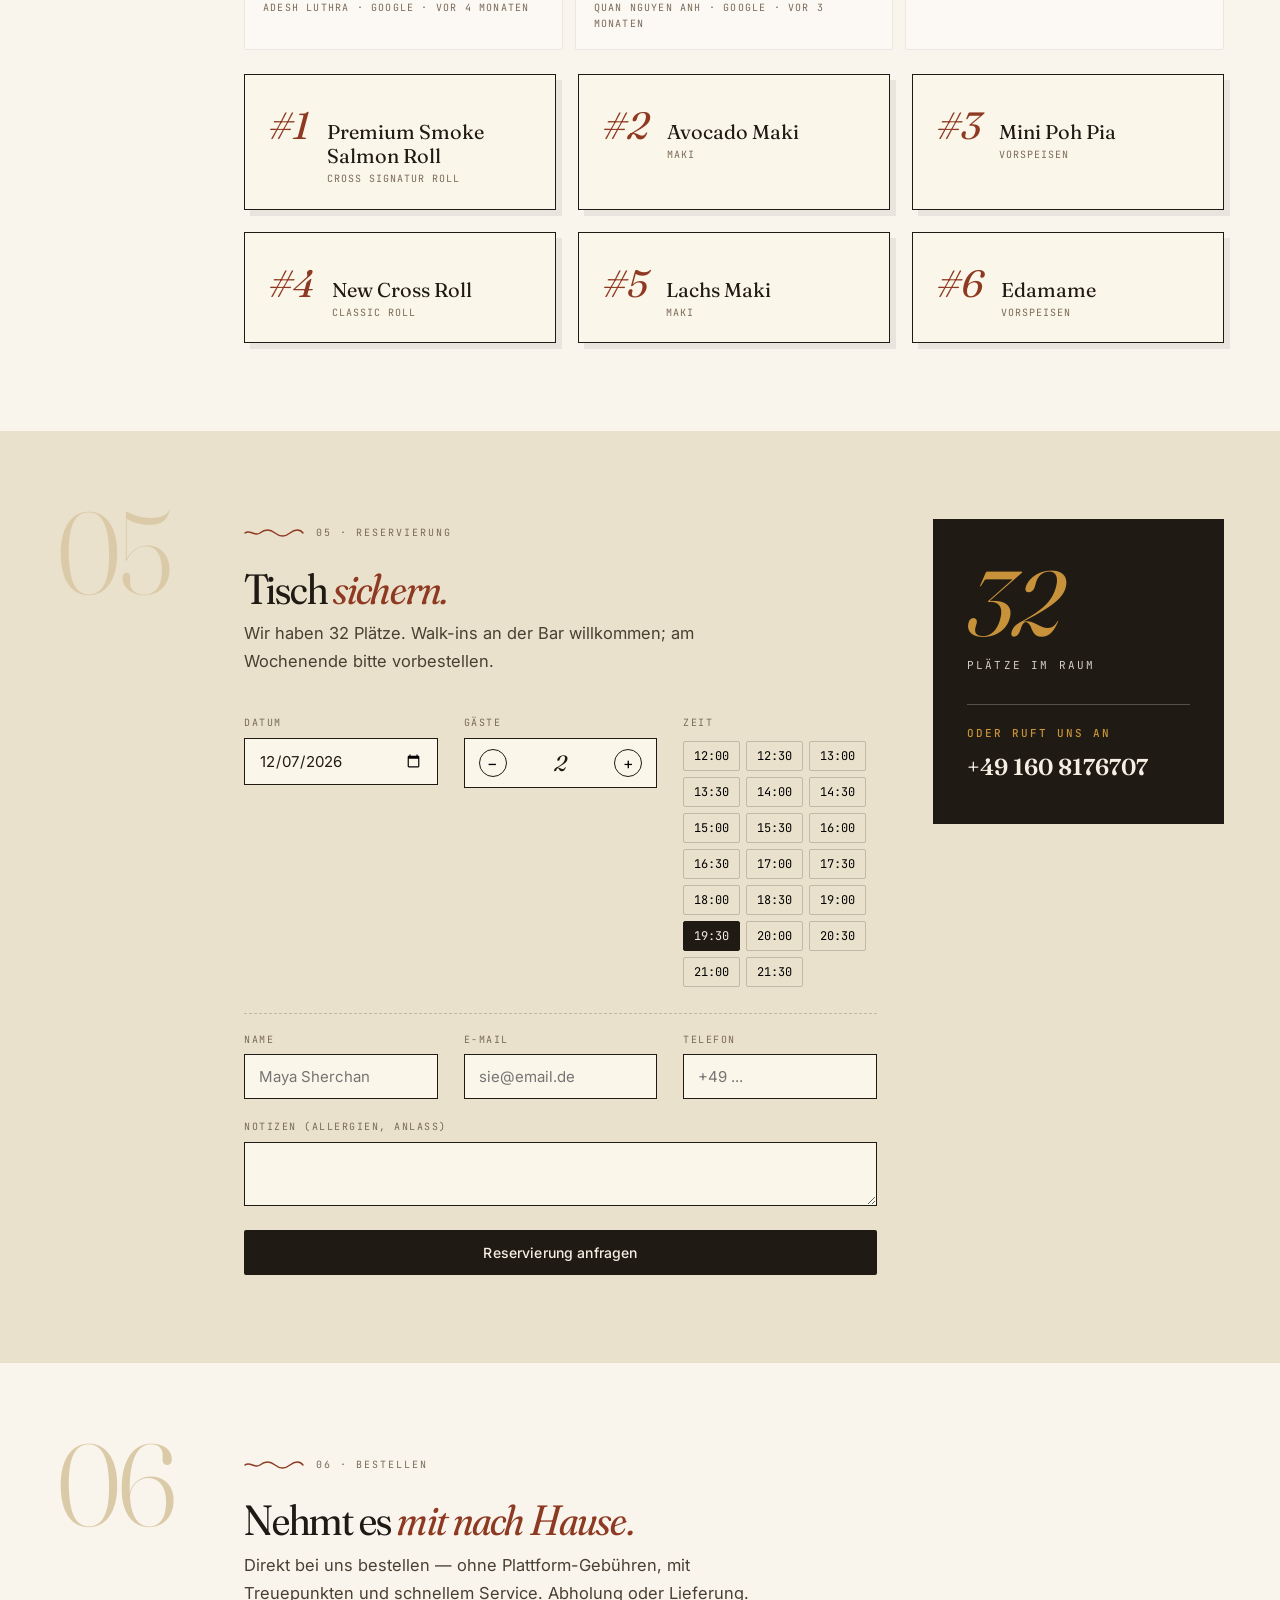
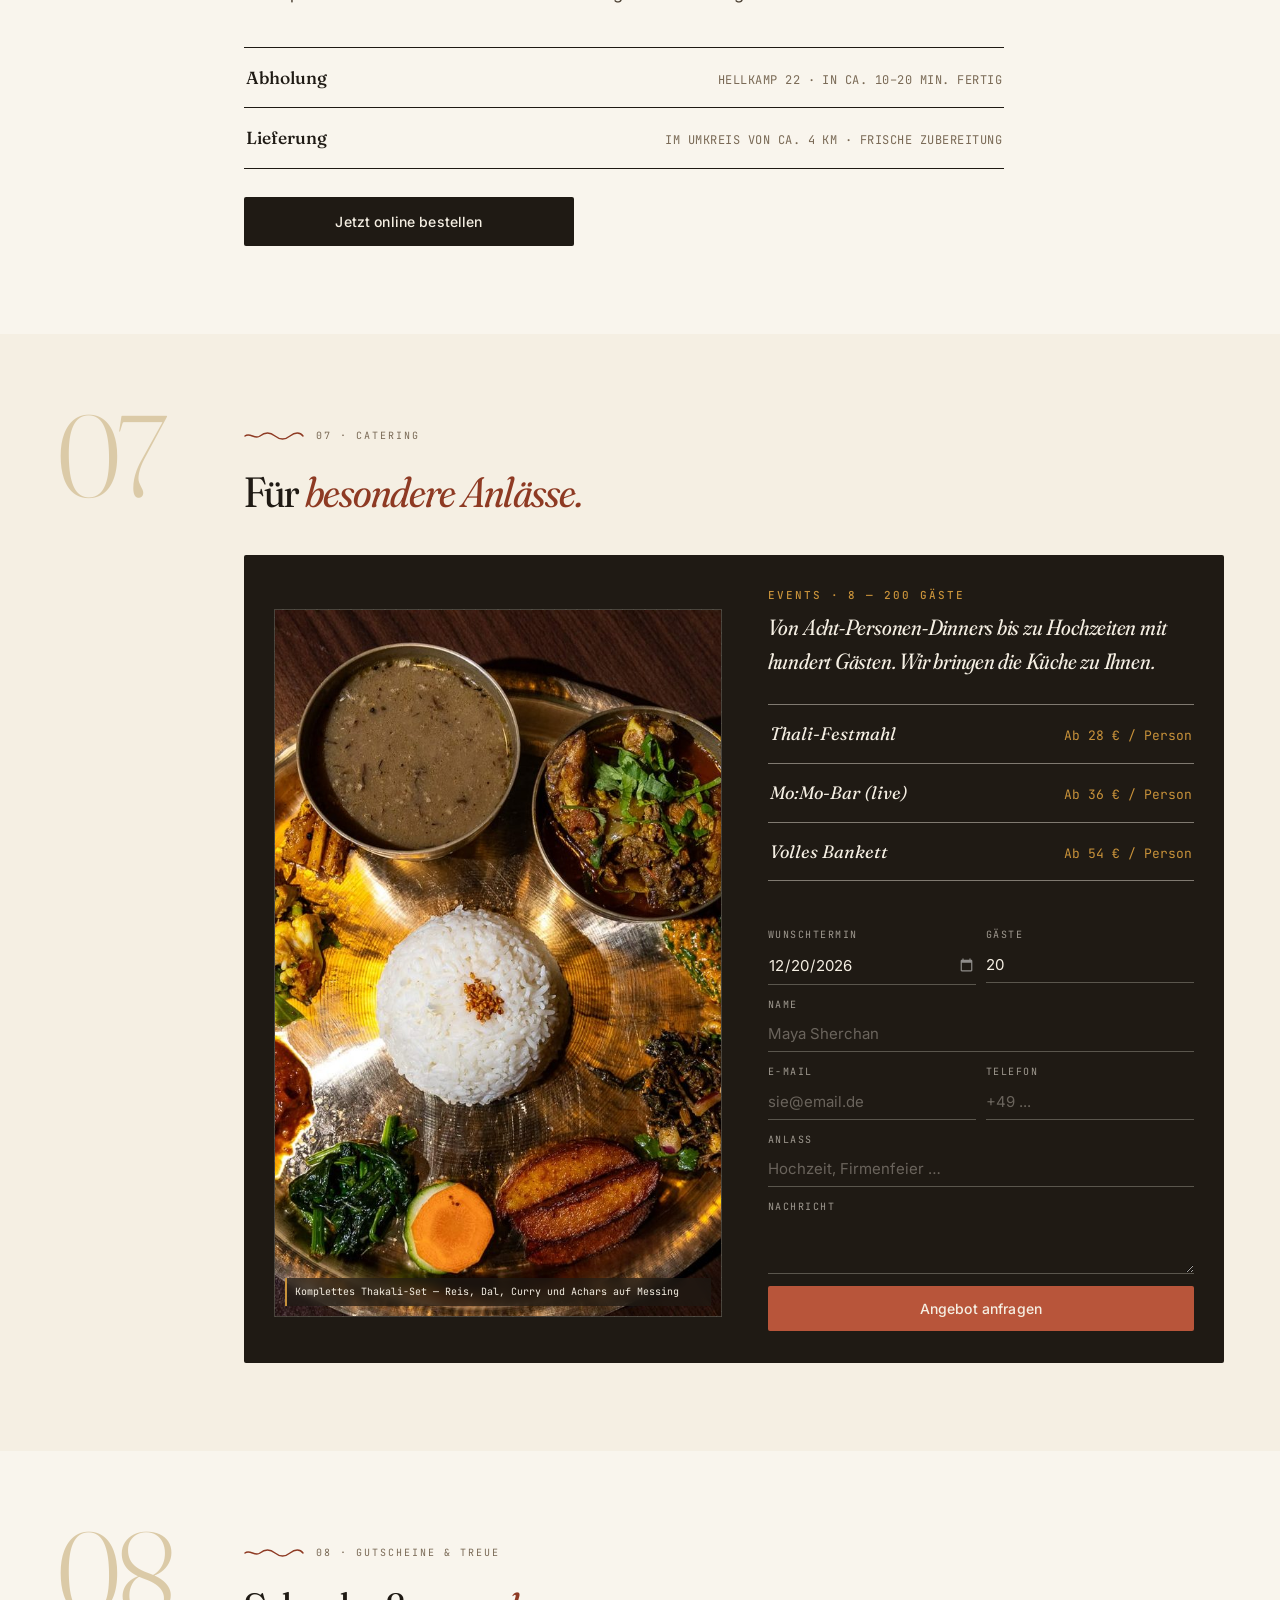
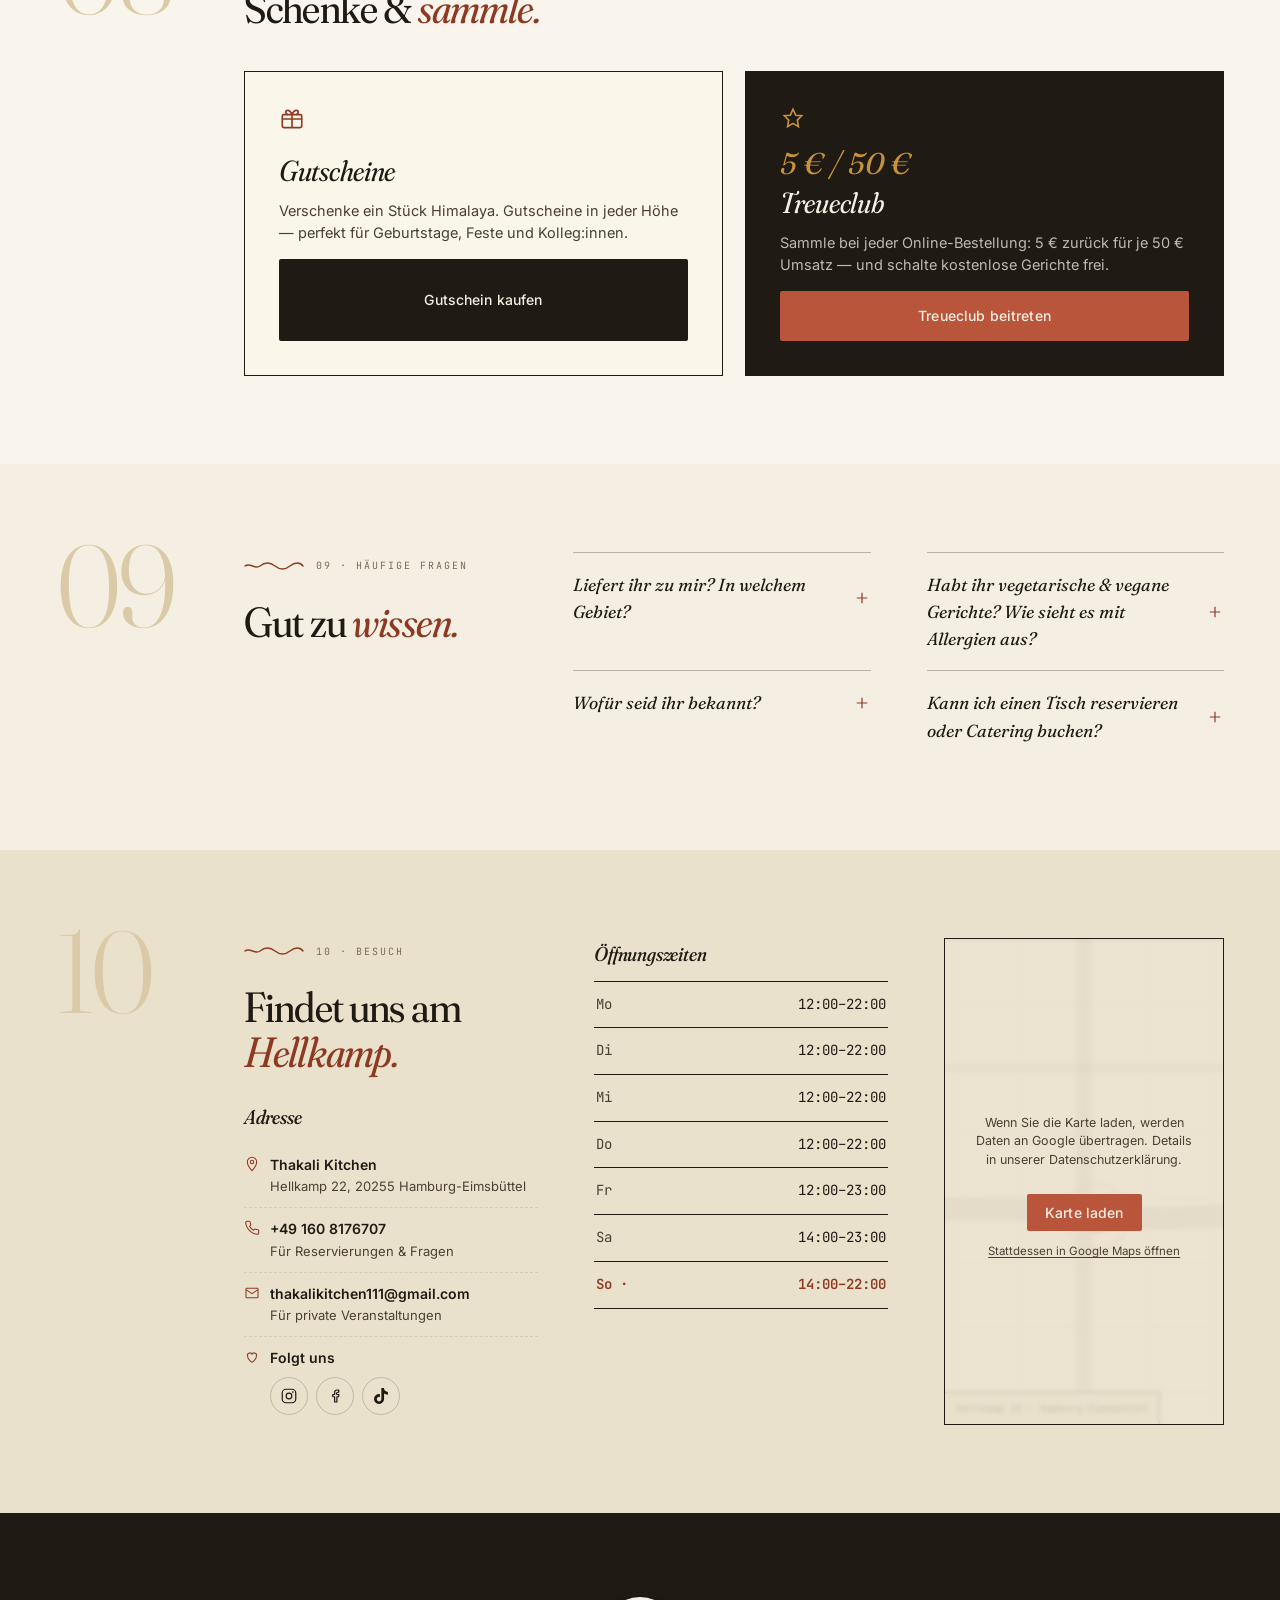
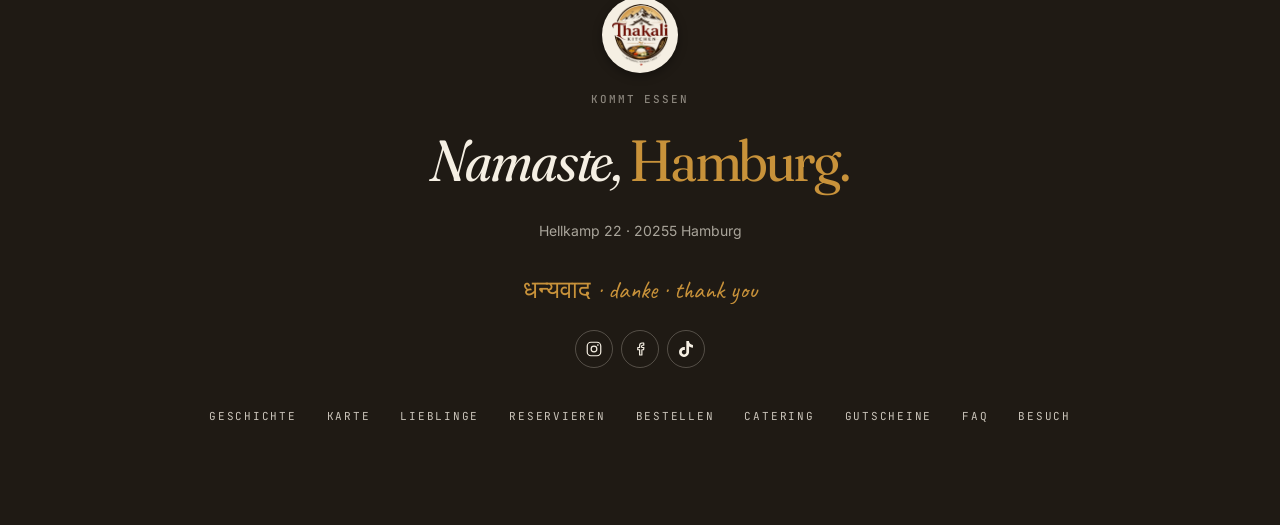
==== commit 8e3c4c6e: "Credit the build with a mustard heart, not a system emoji The footer credit now reads "Made with <he" ====
--- a/index.html
+++ b/index.html
@@ -703,7 +703,7 @@
       <div class="footer-meta">
         <span>© 2026 Thakali Kitchen</span>
         <span>
-          <a href="impressum.html" data-i18n="legal.impressum">Impressum</a> · <a href="datenschutz.html" data-i18n="legal.privacy">Datenschutz</a> · <a class="footer-credit" href="https://prameshbajra.github.io" target="_blank" rel="noopener">@prameshbajra</a>
+          <a href="impressum.html" data-i18n="legal.impressum">Impressum</a> · <a href="datenschutz.html" data-i18n="legal.privacy">Datenschutz</a> · <a class="footer-credit" href="https://prameshbajra.github.io" target="_blank" rel="noopener"><span data-i18n="legal.credit.pre">Gemacht mit</span><svg class="credit-heart" width="11" height="11" viewBox="0 0 24 24" role="img" aria-label="Liebe" data-i18n-aria-label="legal.credit.love"><path d="M12 21C10.6 19.7 3 13.2 3 9.2C3 6.5 5.2 4.5 7.8 4.5C9.6 4.5 11.1 5.5 12 7C12.9 5.5 14.4 4.5 16.2 4.5C18.8 4.5 21 6.5 21 9.2C21 13.2 13.4 19.7 12 21Z"/></svg><span data-i18n="legal.credit.post">von @prameshbajra</span></a>
         </span>
       </div>
     </footer>
--- a/css/style.css
+++ b/css/style.css
@@ -1112,24 +1112,46 @@
   padding-top: 16px;
   border-top: 1px solid rgba(245,239,227,0.15);
   font-family: var(--mono);
-  font-size: 10px;
+  font-size: 11px;
   letter-spacing: 0.15em;
   text-transform: uppercase;
-  color: rgba(245,239,227,0.5);
+  color: rgba(245,239,227,0.72);
   display: flex;
   justify-content: space-between;
   flex-wrap: wrap;
   gap: 12px;
 }
+/* smallest type on the page, so the links carry solid paper plus an underline:
+   inheriting the row's colour left them indistinguishable from the © line, and
+   hover was the only affordance — which touch never gets */
 footer.footer .footer-meta a {
-  color: inherit;
-  text-decoration: none;
-}
-footer.footer .footer-meta a:hover { color: var(--paper); }
-/* a handle keeps its own casing, so it opts out of the meta row's uppercasing */
+  color: var(--paper);
+  text-decoration: underline;
+  text-decoration-color: rgba(245,239,227,0.45);
+  text-underline-offset: 3px;
+  transition: color 160ms ease, text-decoration-color 160ms ease;
+}
+footer.footer .footer-meta a:hover {
+  color: var(--mustard);
+  text-decoration-color: var(--mustard);
+}
+/* the handle keeps its own casing, so the credit opts out of the meta row's
+   uppercasing; nowrap keeps the phrase from breaking mid-underline on a phone,
+   letting the row wrap at the · separators instead */
 footer.footer .footer-meta a.footer-credit {
   text-transform: none;
   letter-spacing: 0.06em;
+  white-space: nowrap;
+}
+/* an inline SVG like every other icon here, so it takes the footer's mustard
+   accent and scales with the type instead of arriving as a system emoji in a
+   palette of its own. Hover turns the row mustard too, absorbing the heart. */
+footer.footer .credit-heart {
+  width: 1em;
+  height: 1em;
+  margin: 0 0.32em;
+  vertical-align: -0.12em;
+  fill: var(--mustard);
 }
 
 /* ============== Cart / Nav drawer ============== */
